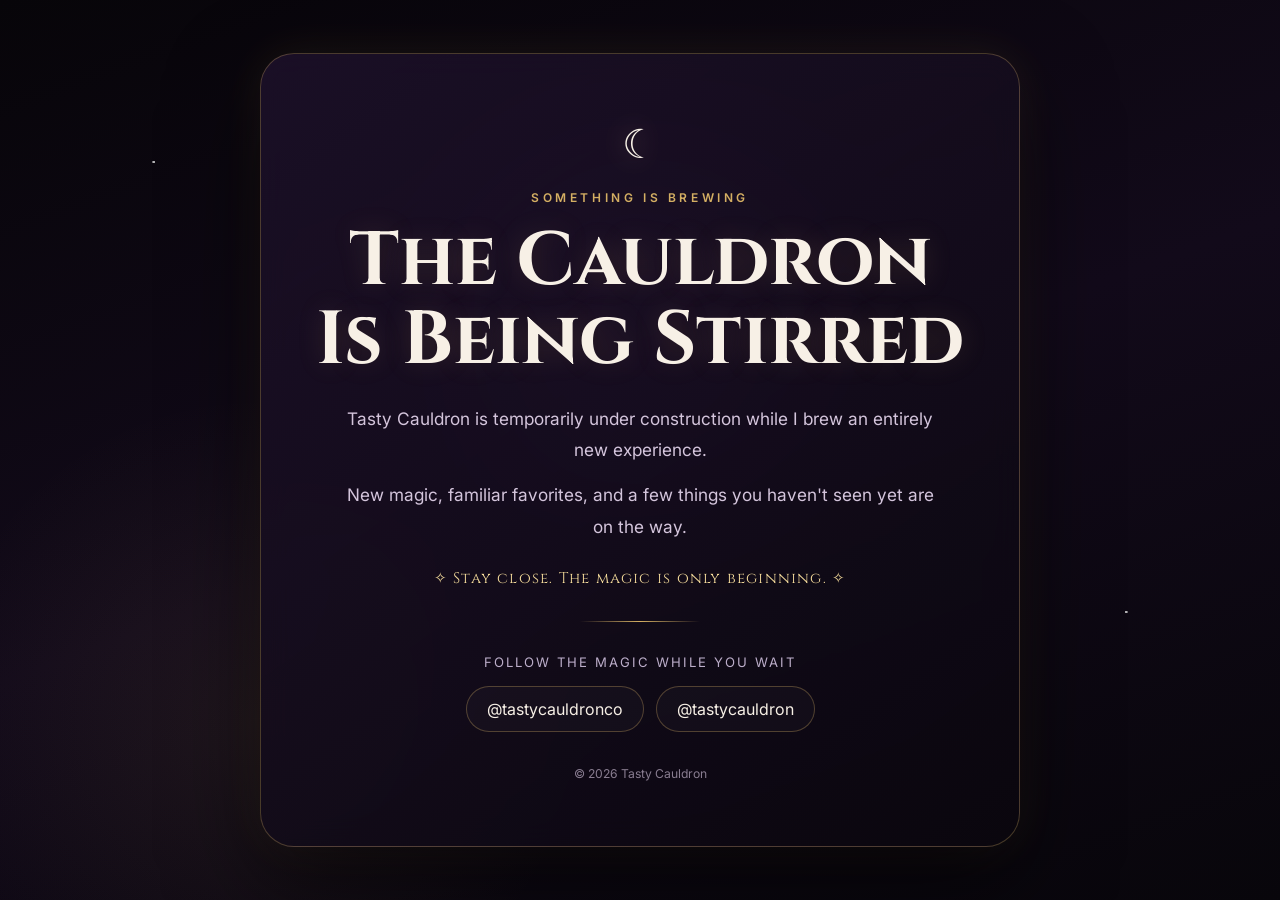
==== index.html @ 092631fc "Revamp index.html with new layout and styles Updated the HTML structure and styles for the Tasty Cau" ====
<!DOCTYPE html>
<html lang="en">

<head>

  <!-- Google Analytics -->
  <script async src="https://www.googletagmanager.com/gtag/js?id=G-0WWXPFEBN2"></script>
  <script>
    window.dataLayer = window.dataLayer || [];

    function gtag() {
      dataLayer.push(arguments);
    }

    gtag('js', new Date());
    gtag('config', 'G-0WWXPFEBN2');
  </script>

  <meta charset="UTF-8">

  <meta
    name="viewport"
    content="width=device-width, initial-scale=1.0"
  >

  <meta
    name="description"
    content="Tasty Cauldron is brewing something new. Our refreshed magical shop experience is coming soon."
  >

  <title>Tasty Cauldron | Brewing Something New</title>

  <link rel="preconnect" href="https://fonts.googleapis.com">

  <link rel="preconnect"
        href="https://fonts.gstatic.com"
        crossorigin>

  <link
    href="https://fonts.googleapis.com/css2?family=Cinzel:wght@500;600;700&family=Inter:wght@400;500;600&display=swap"
    rel="stylesheet"
  >

  <style>

    :root {
      --background: #09070d;
      --purple: #1c1028;
      --deep-purple: #120a1a;
      --gold: #d4af63;
      --gold-light: #f4db9b;
      --cream: #f7f0e6;
      --muted: #d4c5dc;
    }

    * {
      box-sizing: border-box;
      margin: 0;
      padding: 0;
    }

    html,
    body {
      min-height: 100%;
    }

    body {
      min-height: 100vh;

      display: flex;
      align-items: center;
      justify-content: center;

      overflow: hidden;

      font-family: "Inter", sans-serif;

      color: var(--cream);

      background:
        radial-gradient(
          circle at 50% 35%,
          rgba(112, 62, 150, 0.26),
          transparent 30%
        ),
        radial-gradient(
          circle at 20% 80%,
          rgba(212, 175, 99, 0.08),
          transparent 26%
        ),
        linear-gradient(
          160deg,
          #070509,
          var(--deep-purple),
          #08060b
        );
    }


    /* STAR BACKGROUND */

    body::before {

      content: "";

      position: fixed;
      inset: 0;

      pointer-events: none;

      background-image:

        radial-gradient(
          circle at 12% 18%,
          white 0 1px,
          transparent 1.5px
        ),

        radial-gradient(
          circle at 28% 72%,
          rgba(255,255,255,.8) 0 1px,
          transparent 1.5px
        ),

        radial-gradient(
          circle at 72% 20%,
          rgba(255,255,255,.7) 0 1px,
          transparent 1.5px
        ),

        radial-gradient(
          circle at 88% 68%,
          white 0 1px,
          transparent 1.5px
        ),

        radial-gradient(
          circle at 55% 82%,
          rgba(255,255,255,.65) 0 1px,
          transparent 1.5px
        );

      opacity: .7;

      animation: starsGlow 4s ease-in-out infinite;
    }


    /* FLOATING MAGIC */

    .magic {

      position: fixed;
      inset: 0;

      overflow: hidden;

      pointer-events: none;
    }

    .magic span {

      position: absolute;

      bottom: -80px;

      opacity: 0;

      animation:
        floatMagic
        linear
        infinite;
    }

    .magic span:nth-child(1) {
      left: 8%;
      animation-duration: 14s;
      animation-delay: -3s;
    }

    .magic span:nth-child(2) {
      left: 22%;
      animation-duration: 11s;
      animation-delay: -7s;
    }

    .magic span:nth-child(3) {
      left: 42%;
      animation-duration: 15s;
      animation-delay: -4s;
    }

    .magic span:nth-child(4) {
      left: 61%;
      animation-duration: 12s;
      animation-delay: -8s;
    }

    .magic span:nth-child(5) {
      left: 79%;
      animation-duration: 14s;
      animation-delay: -5s;
    }

    .magic span:nth-child(6) {
      left: 92%;
      animation-duration: 11s;
      animation-delay: -2s;
    }


    /* MAIN CARD */

    .construction {

      position: relative;

      z-index: 10;

      width: min(760px, calc(100% - 36px));

      padding: 65px 50px;

      text-align: center;

      border:

        1px solid
        rgba(212, 175, 99, .3);

      border-radius: 34px;

      background:

        linear-gradient(
          145deg,
          rgba(30, 17, 43, .83),
          rgba(10, 7, 14, .9)
        );

      backdrop-filter: blur(14px);

      box-shadow:

        0 35px 90px
        rgba(0,0,0,.6),

        0 0 45px
        rgba(212,175,99,.10);

      animation:
        entrance
        1.2s
        ease
        both;
    }


    .moon {

      font-size: 2.5rem;

      margin-bottom: 22px;

      filter:

        drop-shadow(
          0 0 14px
          rgba(244,219,155,.45)
        );
    }


    .eyebrow {

      margin-bottom: 18px;

      font-size: .75rem;

      font-weight: 600;

      letter-spacing: .3em;

      text-transform: uppercase;

      color: var(--gold);
    }


    h1 {

      margin-bottom: 22px;

      font-family: "Cinzel", serif;

      font-size:
        clamp(
          2.3rem,
          8vw,
          4.7rem
        );

      line-height: 1.05;

      color: var(--cream);

      text-shadow:

        0 0 28px
        rgba(212,175,99,.16);
    }


    .intro {

      max-width: 590px;

      margin:
        0 auto
        14px;

      color: var(--muted);

      font-size:
        clamp(
          .98rem,
          2vw,
          1.08rem
        );

      line-height: 1.8;
    }


    .spell-line {

      margin-top: 26px;

      font-family: "Cinzel", serif;

      font-size: .95rem;

      letter-spacing: .08em;

      color: var(--gold-light);
    }


    .divider {

      width: 120px;

      height: 1px;

      margin:
        32px auto;

      background:

        linear-gradient(
          90deg,
          transparent,
          var(--gold),
          transparent
        );
    }


    .social-title {

      margin-bottom: 16px;

      font-size: .82rem;

      text-transform: uppercase;

      letter-spacing: .15em;

      color: #bcaeca;
    }


    .socials {

      display: flex;

      justify-content: center;

      flex-wrap: wrap;

      gap: 12px;
    }


    .socials a {

      display: inline-block;

      padding:
        12px
        20px;

      border:

        1px solid
        rgba(212,175,99,.32);

      border-radius: 999px;

      text-decoration: none;

      color: var(--cream);

      background:

        rgba(
          255,
          255,
          255,
          .025
        );

      transition:
        transform .25s ease,
        border-color .25s ease,
        box-shadow .25s ease;
    }


    .socials a:hover {

      transform:
        translateY(-3px);

      border-color:
        rgba(
          212,
          175,
          99,
          .75
        );

      box-shadow:

        0 0 22px
        rgba(
          212,
          175,
          99,
          .14
        );
    }


    .footer-text {

      margin-top: 34px;

      font-size: .76rem;

      color: #897d91;
    }


    /* ANIMATIONS */


    @keyframes entrance {

      from {

        opacity: 0;

        transform:
          translateY(25px)
          scale(.97);
      }

      to {

        opacity: 1;

        transform:
          translateY(0)
          scale(1);
      }
    }


    @keyframes floatMagic {

      0% {

        transform:
          translateY(0)
          rotate(0deg);

        opacity: 0;
      }

      15% {

        opacity: .8;
      }

      80% {

        opacity: .7;
      }

      100% {

        transform:
          translateY(-115vh)
          rotate(300deg);

        opacity: 0;
      }
    }


    @keyframes starsGlow {

      0%,
      100% {

        opacity: .45;
      }

      50% {

        opacity: .8;
      }
    }


    /* MOBILE */

    @media (max-width: 600px) {

      body {

        overflow-y: auto;
      }

      .construction {

        margin:
          25px
          0;

        padding:
          48px
          24px;

        border-radius:
          26px;
      }

      .socials {

        flex-direction:
          column;
      }

      .socials a {

        width: 100%;
      }
    }


    /* ACCESSIBILITY */

    @media (
      prefers-reduced-motion: reduce
    ) {

      *,
      *::before,
      *::after {

        animation-duration:
          .01ms !important;

        animation-iteration-count:
          1 !important;
      }
    }

  </style>

</head>


<body>


  <div
    class="magic"
    aria-hidden="true"
  >

    <span>✦</span>
    <span>✨</span>
    <span>☾</span>
    <span>✧</span>
    <span>✨</span>
    <span>✦</span>

  </div>


  <main class="construction">

    <div
      class="moon"
      aria-hidden="true"
    >
      ☾
    </div>


    <p class="eyebrow">

      Something is brewing

    </p>


    <h1>

      The Cauldron
      Is Being Stirred

    </h1>


    <p class="intro">

      Tasty Cauldron is temporarily
      under construction while I brew
      an entirely new experience.

    </p>


    <p class="intro">

      New magic, familiar favorites,
      and a few things you haven't
      seen yet are on the way.

    </p>


    <p class="spell-line">

      ✧ Stay close. The magic is only beginning. ✧

    </p>


    <div class="divider"></div>


    <p class="social-title">

      Follow the magic while you wait

    </p>


    <div class="socials">

      <a
        href="https://instagram.com/tastycauldronco"
        target="_blank"
        rel="noopener noreferrer"
      >

        @tastycauldronco

      </a>


      <a
        href="https://instagram.com/tastycauldron"
        target="_blank"
        rel="noopener noreferrer"
      >

        @tastycauldron

      </a>

    </div>


    <p class="footer-text">

      © 2026 Tasty Cauldron

    </p>


  </main>


</body>

</html>
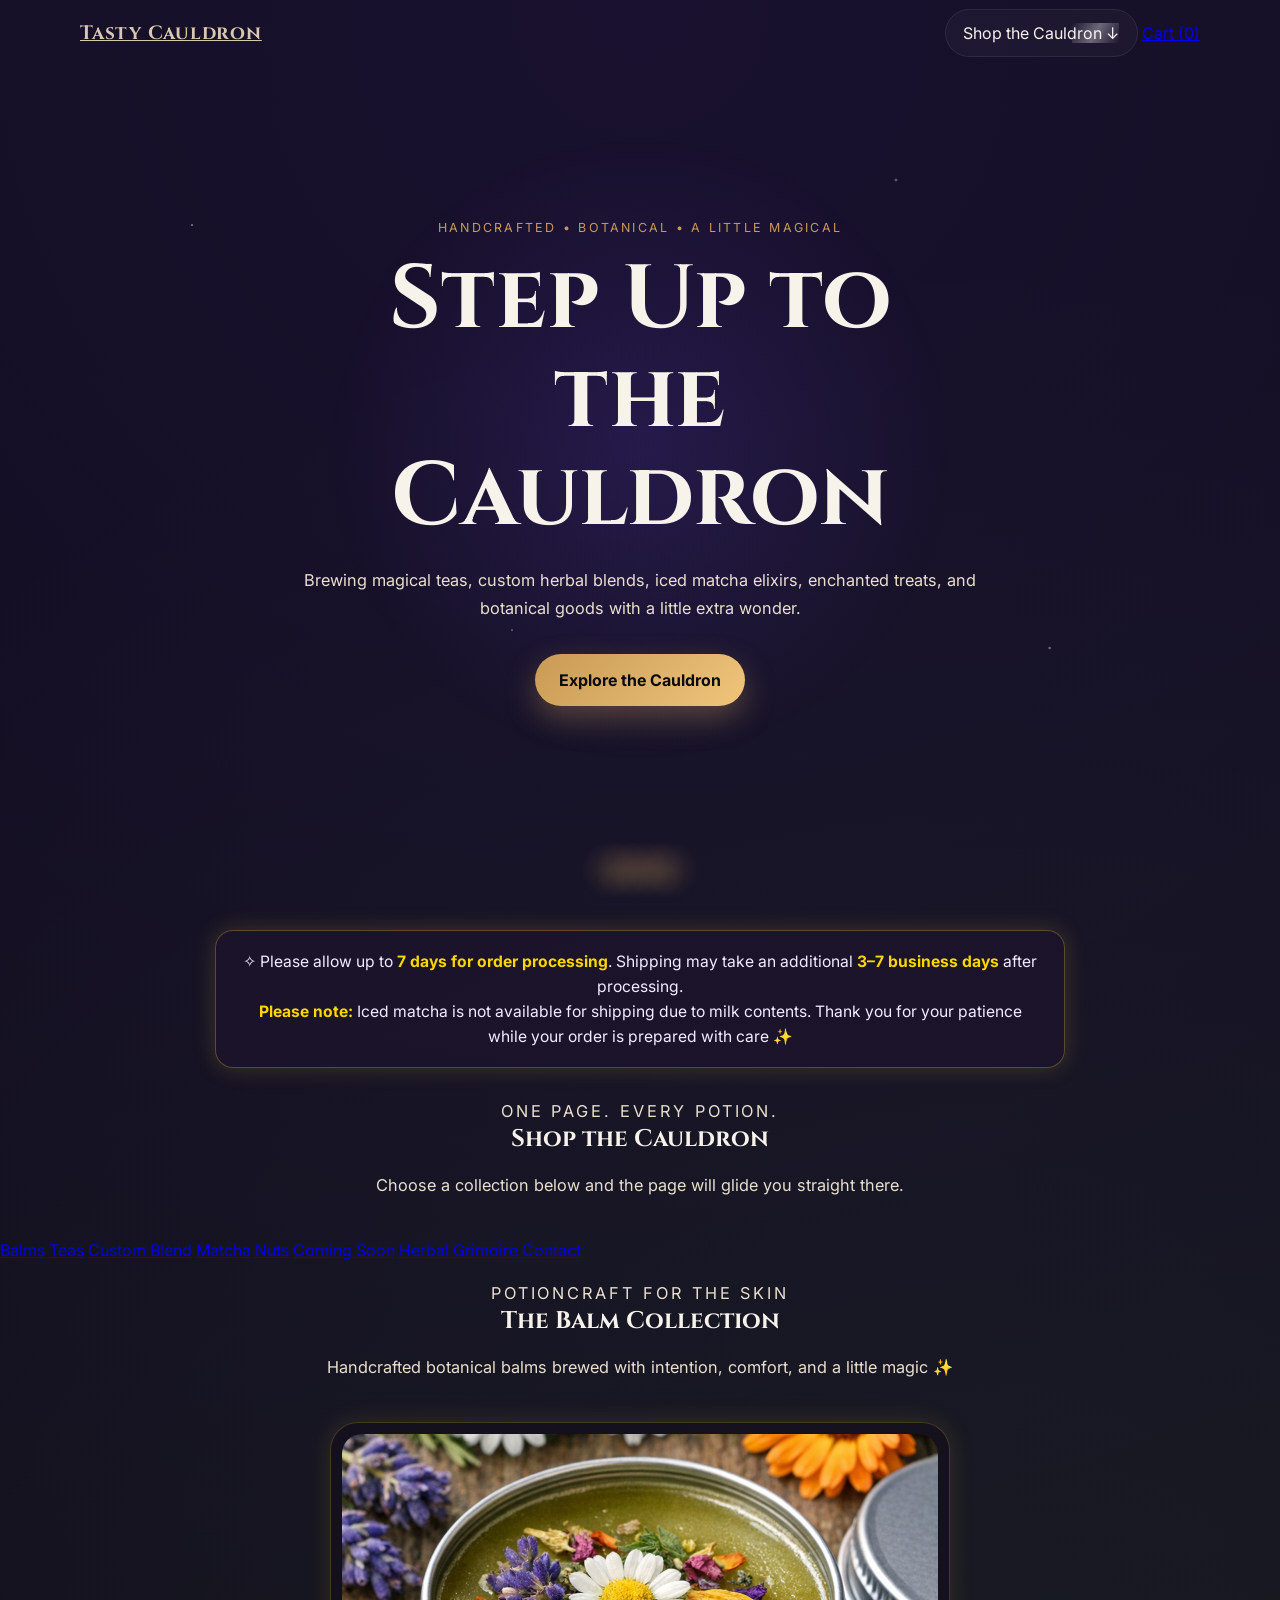
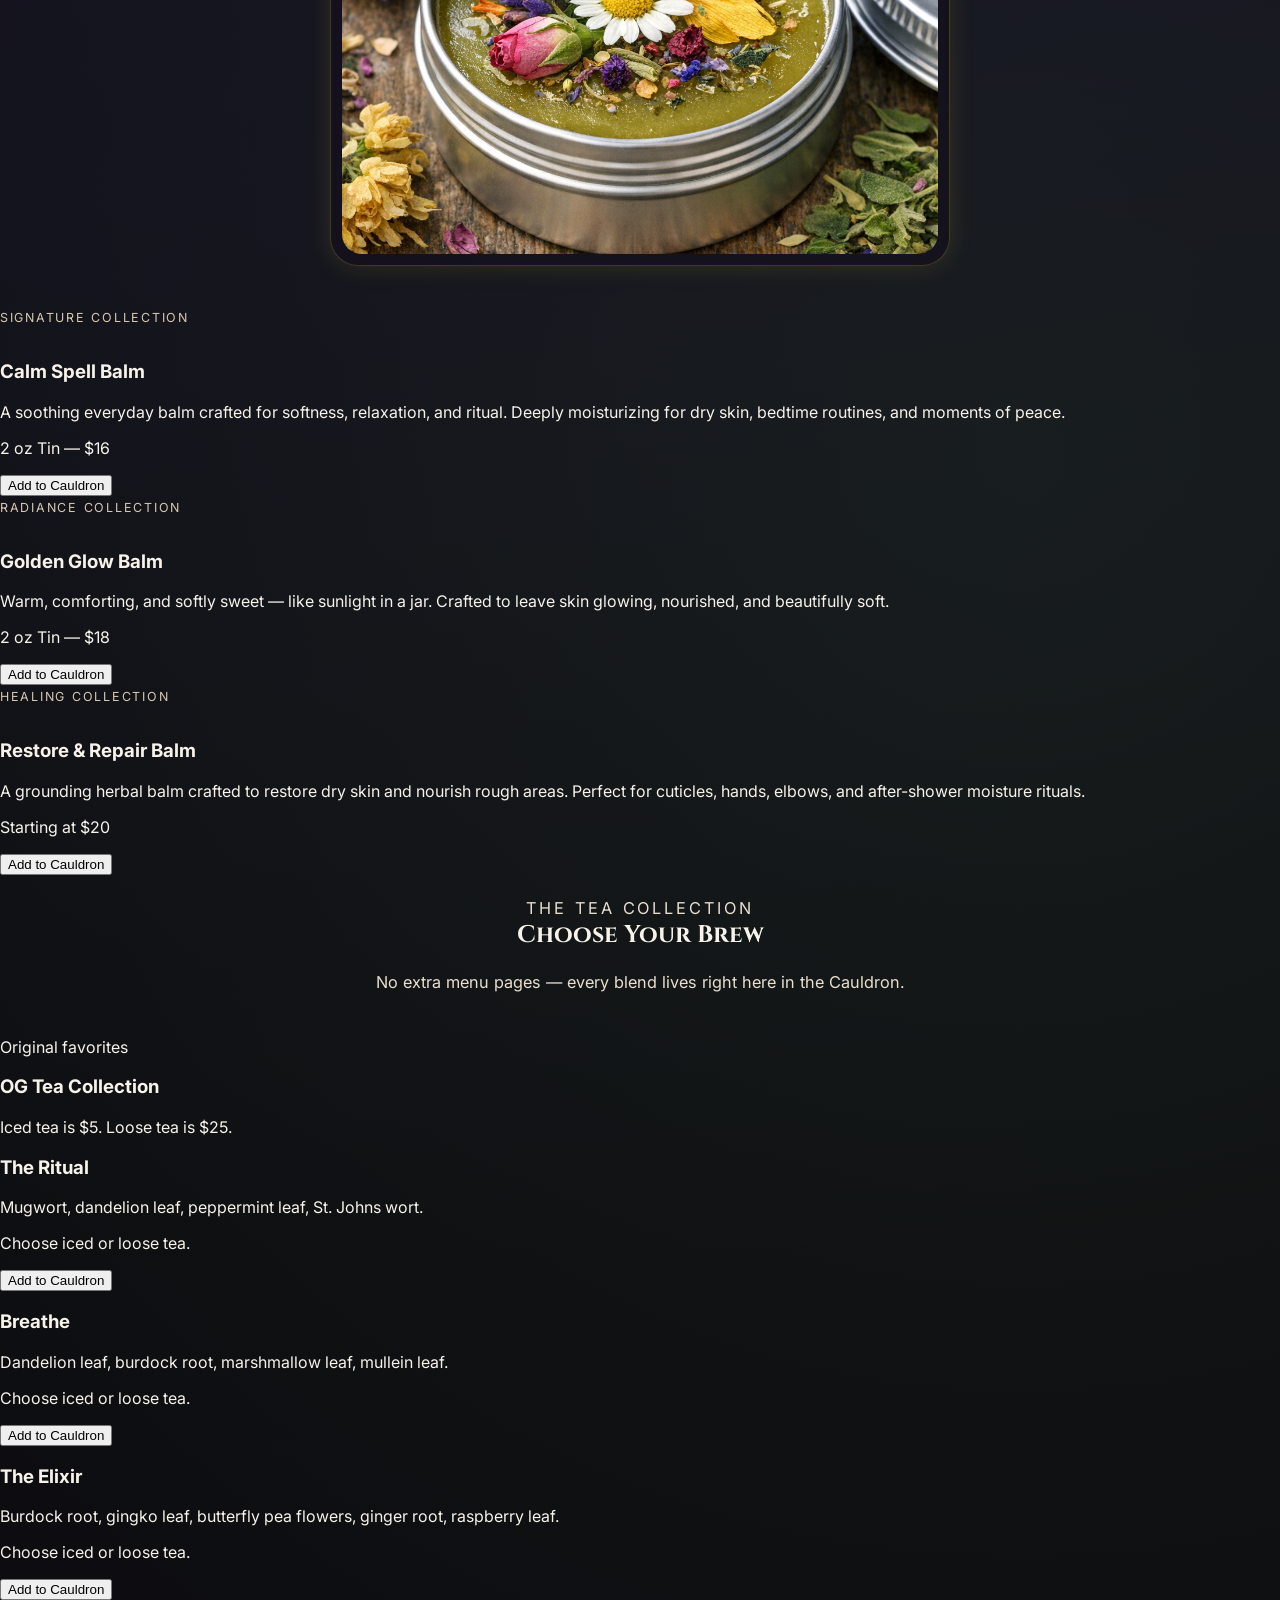
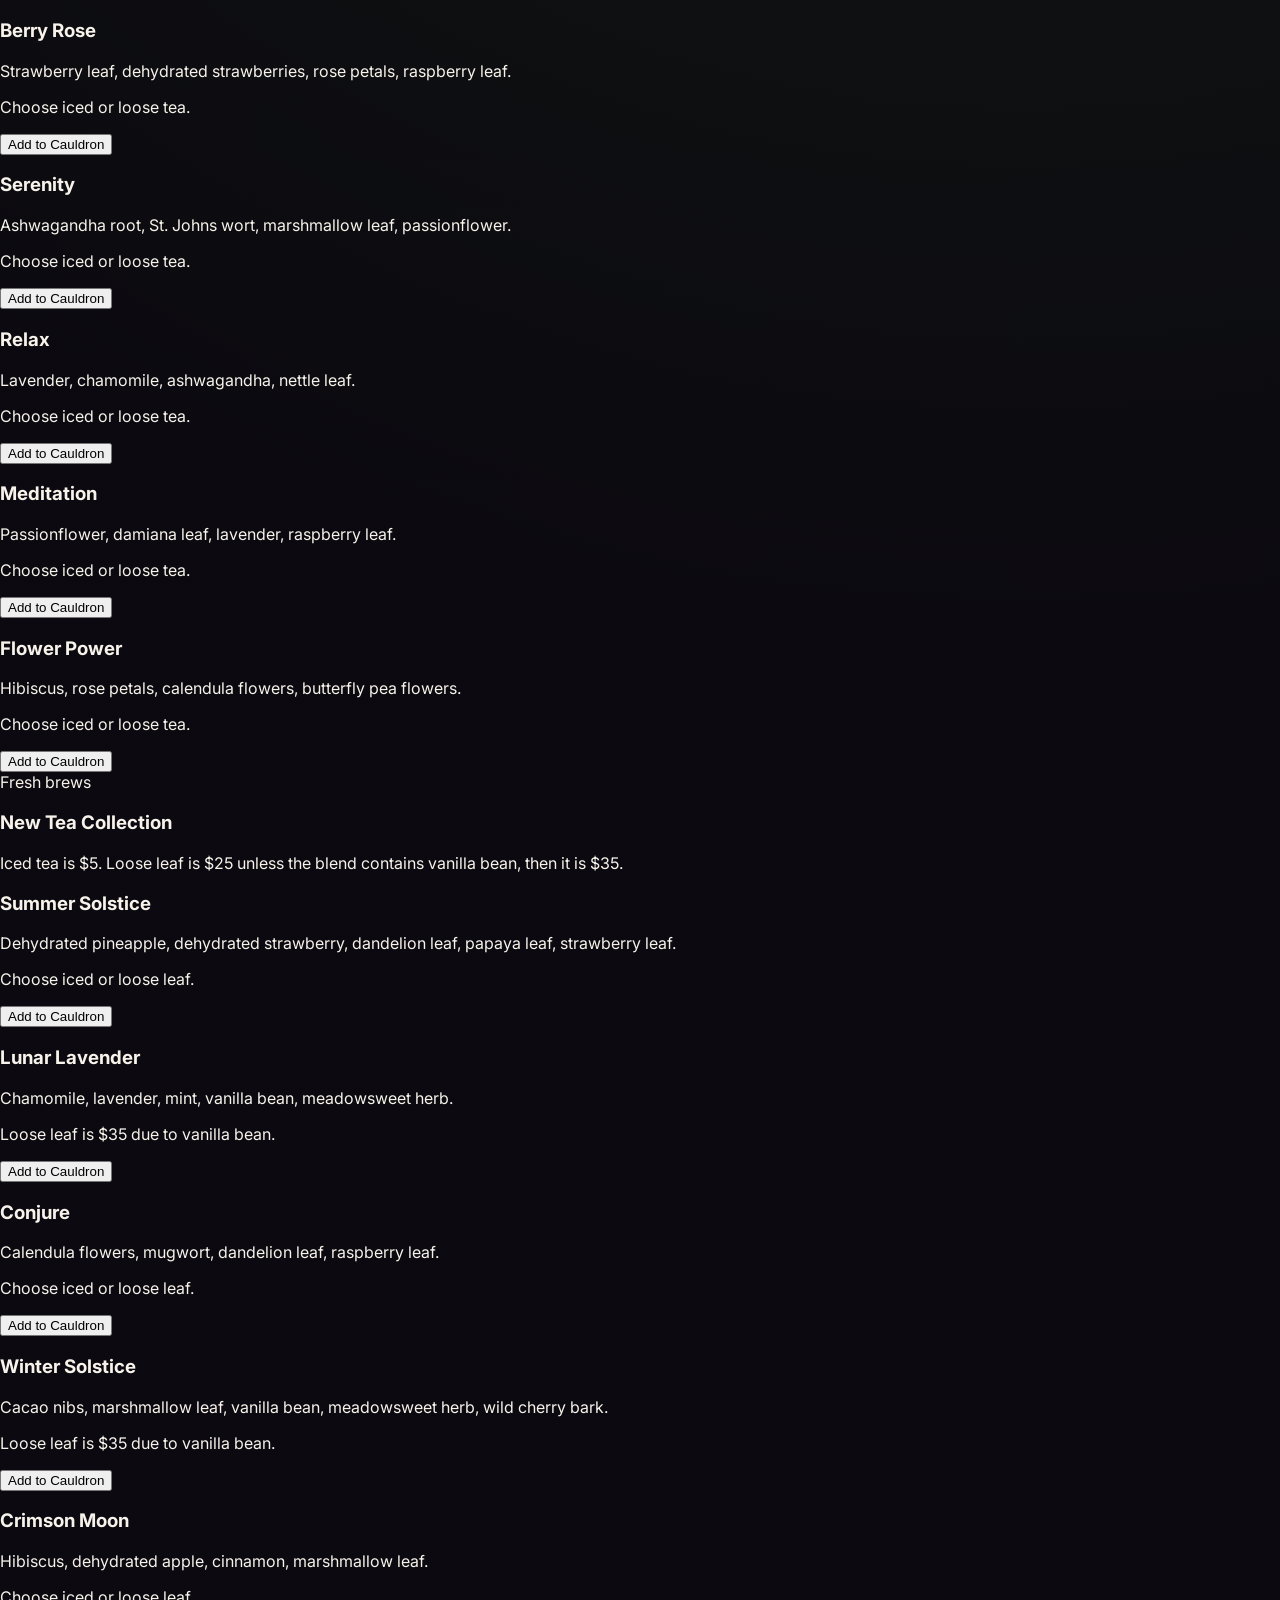
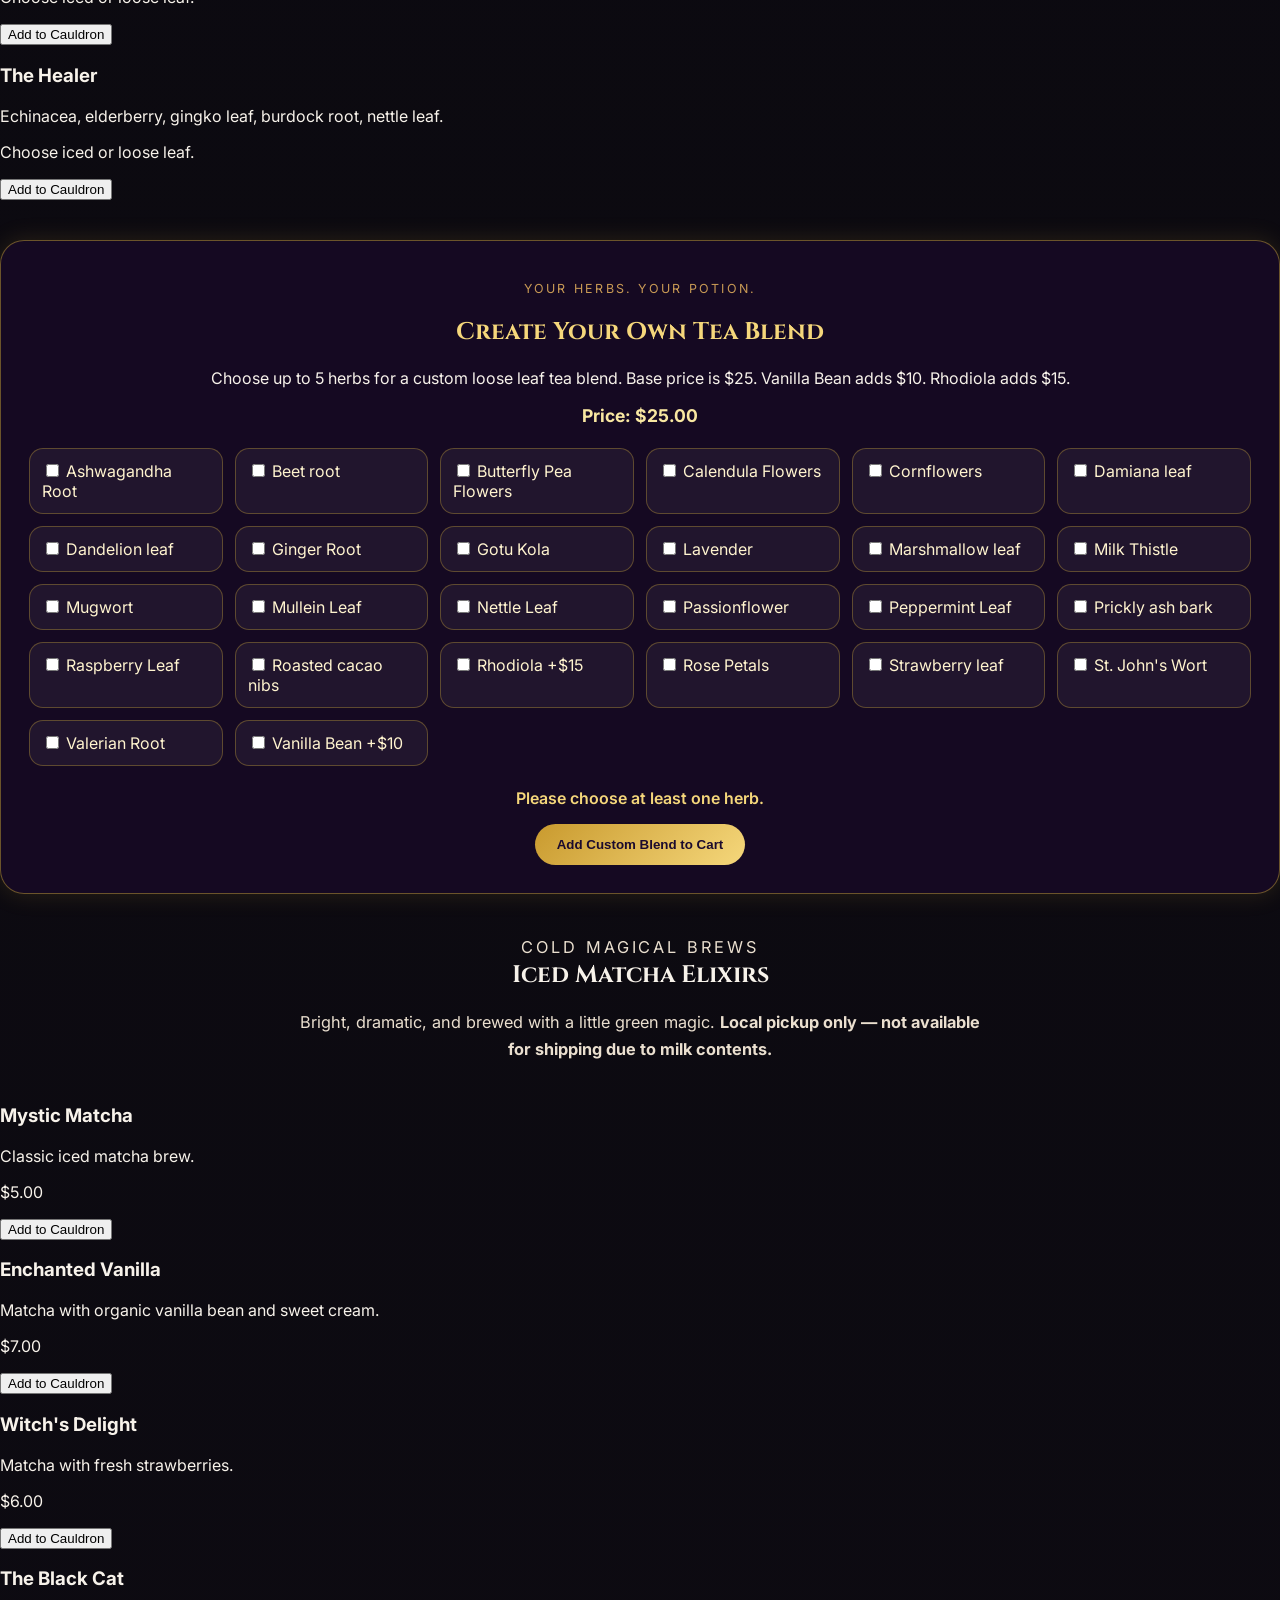
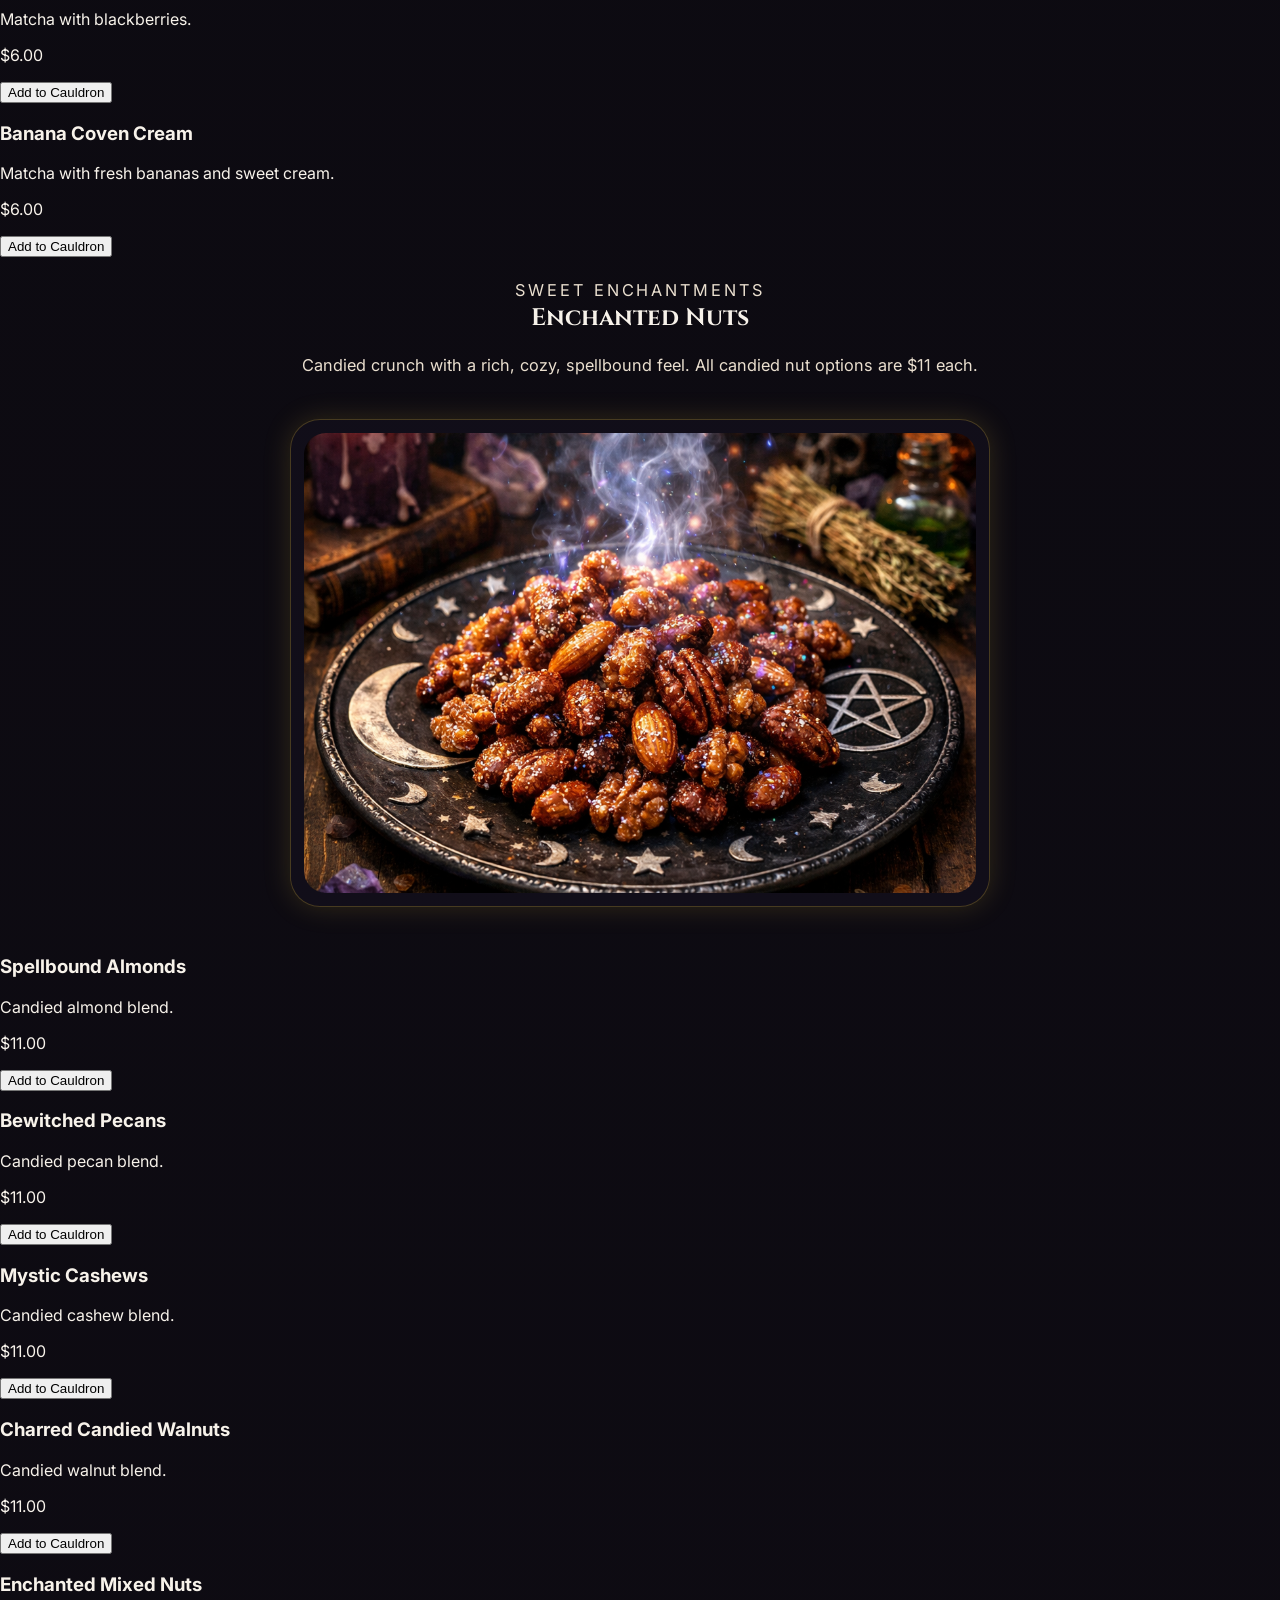
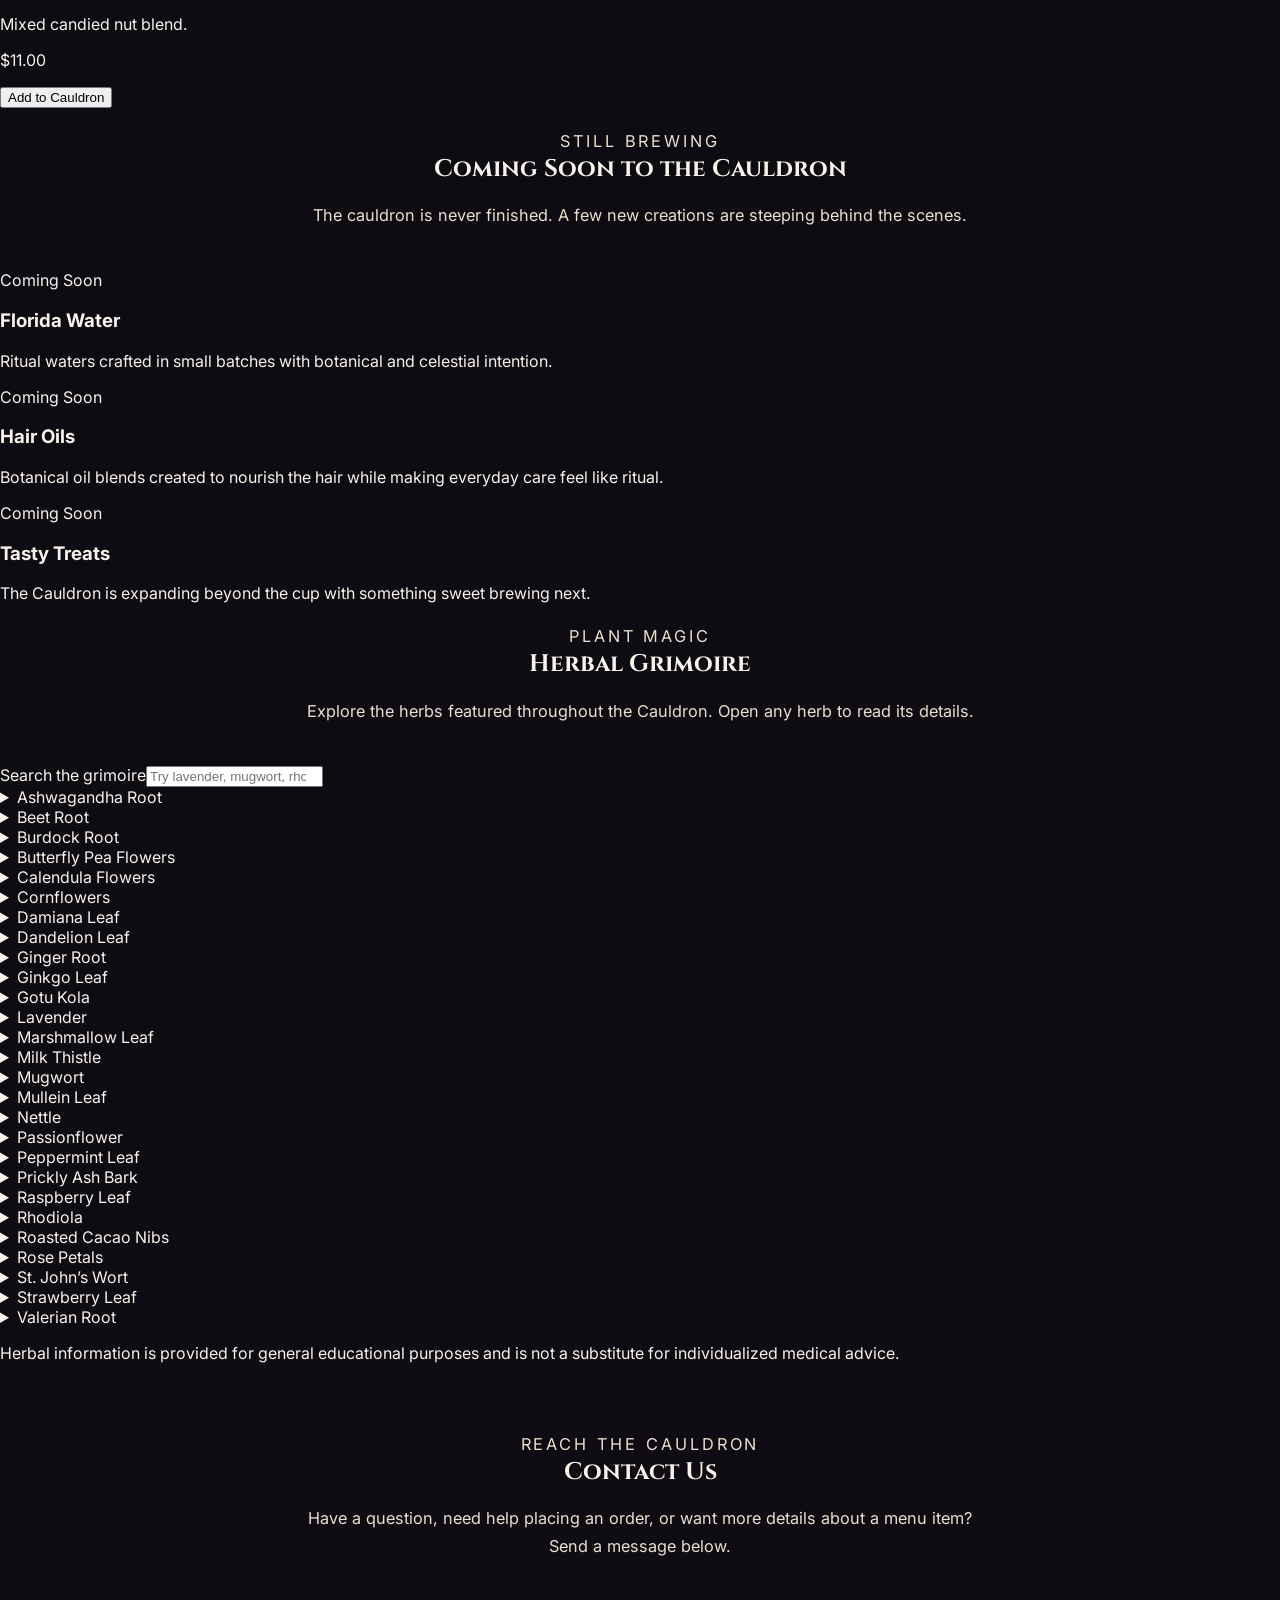
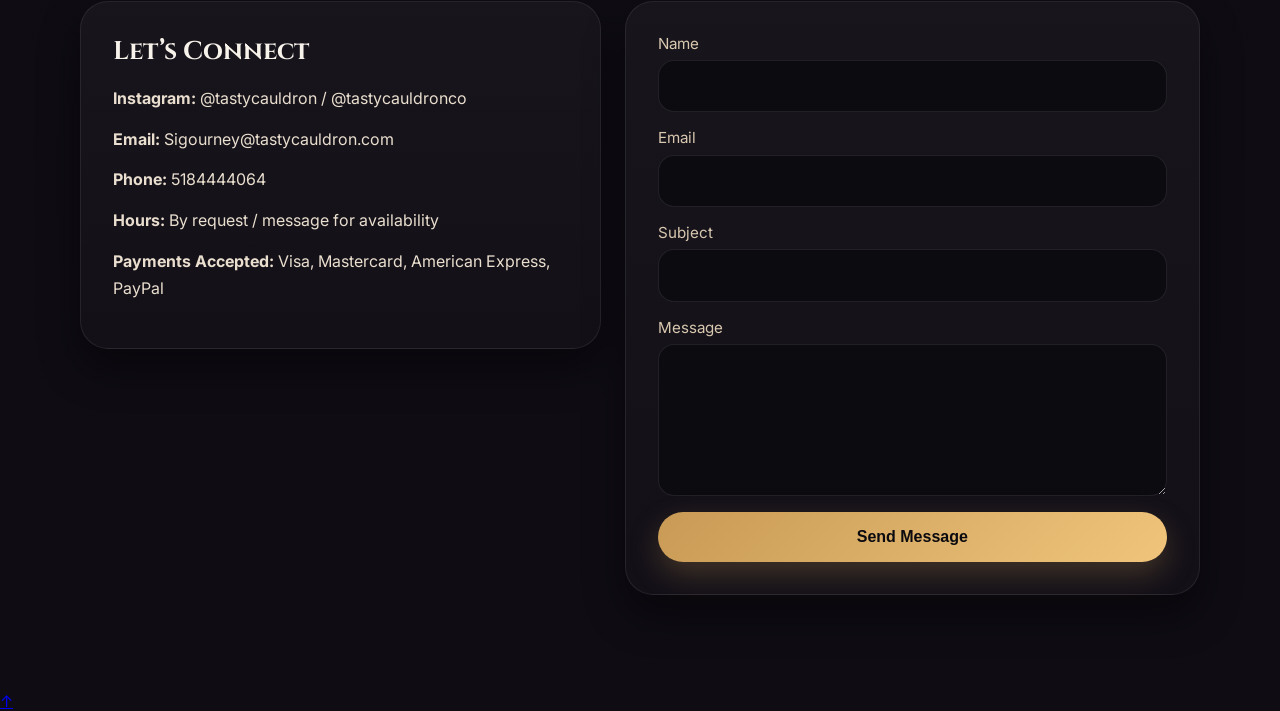
==== commit 3f26fedc: "Change 'Hello World' to 'Goodbye World'" ====
--- a/index.html
+++ b/index.html
@@ -1,712 +1,282 @@
 <!DOCTYPE html>
 <html lang="en">
-
 <head>
-
-  <!-- Google Analytics -->
+  <!-- Google tag (gtag.js) -->
   <script async src="https://www.googletagmanager.com/gtag/js?id=G-0WWXPFEBN2"></script>
   <script>
     window.dataLayer = window.dataLayer || [];
-
-    function gtag() {
-      dataLayer.push(arguments);
-    }
-
+    function gtag(){dataLayer.push(arguments);}
     gtag('js', new Date());
     gtag('config', 'G-0WWXPFEBN2');
   </script>
 
-  <meta charset="UTF-8">
-
-  <meta
-    name="viewport"
-    content="width=device-width, initial-scale=1.0"
-  >
-
-  <meta
-    name="description"
-    content="Tasty Cauldron is brewing something new. Our refreshed magical shop experience is coming soon."
-  >
-
-  <title>Tasty Cauldron | Brewing Something New</title>
-
+  <meta charset="UTF-8" />
+  <meta name="viewport" content="width=device-width, initial-scale=1.0" />
+  <meta name="description" content="Tasty Cauldron — magical teas, custom herbal blends, iced matcha elixirs, enchanted nuts, botanical balms, and more." />
+  <title>Tasty Cauldron | Magical Teas, Treats & Botanical Goods</title>
+
+ <link rel="stylesheet" href="style.css">
   <link rel="preconnect" href="https://fonts.googleapis.com">
-
-  <link rel="preconnect"
-        href="https://fonts.gstatic.com"
-        crossorigin>
-
-  <link
-    href="https://fonts.googleapis.com/css2?family=Cinzel:wght@500;600;700&family=Inter:wght@400;500;600&display=swap"
-    rel="stylesheet"
-  >
-
-  <style>
-
-    :root {
-      --background: #09070d;
-      --purple: #1c1028;
-      --deep-purple: #120a1a;
-      --gold: #d4af63;
-      --gold-light: #f4db9b;
-      --cream: #f7f0e6;
-      --muted: #d4c5dc;
+  <link rel="preconnect" href="https://fonts.gstatic.com" crossorigin>
+  <link href="https://fonts.googleapis.com/css2?family=Cinzel:wght@500;600;700&family=Inter:wght@400;500;600&display=swap" rel="stylesheet">
+  <link rel="stylesheet" href="https://cdn.snipcart.com/themes/v3.3.0/default/snipcart.css" />
+  <link rel="stylesheet" href="style-single-page.css" />
+</head>
+
+<body>
+  <div hidden id="snipcart" data-api-key="MWIxMTcwYzAtZGZhNi00MjU3LWFjNTItZDNhZDAxZWQ0MmQ5NjM5MTIyNTc5MzQ2MTMwNzY3"></div>
+
+  <div class="cauldron-smoke" aria-hidden="true"><span></span><span></span><span></span><span></span><span></span></div>
+  <div class="magic-sky" aria-hidden="true"><span>✨</span><span>✦</span><span>🧹</span><span>✧</span><span>✨</span><span>🧹</span><span>✦</span><span>🧹</span><span>✨</span></div>
+  <div class="lightning-flash" aria-hidden="true"></div>
+  <div class="stars" aria-hidden="true"></div>
+
+  <header class="hero" id="top">
+    <nav class="top-nav single-page-nav" aria-label="Main navigation">
+      <a class="logo" href="#top">Tasty Cauldron</a>
+      <div class="nav-actions">
+        <a href="#shop" class="nav-link">Shop the Cauldron ↓</a>
+        <a href="#" class="cart-button snipcart-checkout">Cart (<span class="snipcart-items-count">0</span>)</a>
+      </div>
+    </nav>
+
+    <div class="hero-content fade-in">
+      <p class="eyebrow">Handcrafted • Botanical • A little magical</p>
+      <h1>Step Up to the Cauldron</h1>
+      <p class="hero-text">Brewing magical teas, custom herbal blends, iced matcha elixirs, enchanted treats, and botanical goods with a little extra wonder.</p>
+      <a href="#shop" class="hero-btn">Explore the Cauldron</a>
+    </div>
+  </header>
+
+  <main>
+    <section class="shipping-notice" aria-label="Order processing and shipping notice">
+      <p>✧ Please allow up to <strong>7 days for order processing</strong>. Shipping may take an additional <strong>3–7 business days</strong> after processing.<br><strong>Please note:</strong> Iced matcha is not available for shipping due to milk contents. Thank you for your patience while your order is prepared with care ✨</p>
+    </section>
+
+    <section class="shop-jump-section" id="shop">
+      <div class="section-heading">
+        <p class="eyebrow">One page. Every potion.</p>
+        <h2>Shop the Cauldron</h2>
+        <p>Choose a collection below and the page will glide you straight there.</p>
+      </div>
+      <nav class="section-nav" aria-label="Shop sections">
+        <a href="#balms">Balms</a>
+        <a href="#teas">Teas</a>
+        <a href="#custom-tea">Custom Blend</a>
+        <a href="#matcha">Matcha</a>
+        <a href="#nuts">Nuts</a>
+        <a href="#coming-soon">Coming Soon</a>
+        <a href="#herbs">Herbal Grimoire</a>
+        <a href="#contact">Contact</a>
+      </nav>
+    </section>
+
+    <section class="collection-section" id="balms">
+      <div class="section-heading">
+        <p class="eyebrow">Potioncraft for the skin</p>
+        <h2>The Balm Collection</h2>
+        <p>Handcrafted botanical balms brewed with intention, comfort, and a little magic ✨</p>
+      </div>
+      <div class="balm-banner"><img src="images/herbalsalve.png" alt="Herbal balm tin with flowers and botanicals"></div>
+      <div class="product-grid product-grid-3">
+        <article class="product-card gold-card">
+          <span class="portal-label">Signature Collection</span><h3>Calm Spell Balm</h3>
+          <p class="product-desc">A soothing everyday balm crafted for softness, relaxation, and ritual. Deeply moisturizing for dry skin, bedtime routines, and moments of peace.</p>
+          <p class="product-price">2 oz Tin — $16</p>
+          <button class="snipcart-add-item add-btn" data-item-id="calm-spell-balm" data-item-name="Calm Spell Balm" data-item-price="16.00" data-item-url="/index.html" data-item-description="A calming botanical balm for relaxation and moisture." data-item-image="/images/calm-spell-balm.png">Add to Cauldron</button>
+        </article>
+        <article class="product-card gold-card">
+          <span class="portal-label">Radiance Collection</span><h3>Golden Glow Balm</h3>
+          <p class="product-desc">Warm, comforting, and softly sweet — like sunlight in a jar. Crafted to leave skin glowing, nourished, and beautifully soft.</p>
+          <p class="product-price">2 oz Tin — $18</p>
+          <button class="snipcart-add-item add-btn" data-item-id="golden-glow-balm" data-item-name="Golden Glow Balm" data-item-price="18.00" data-item-url="/index.html" data-item-description="Golden botanical balm with a warm comforting glow." data-item-image="/images/golden-glow-balm.png">Add to Cauldron</button>
+        </article>
+        <article class="product-card green-card">
+          <span class="portal-label">Healing Collection</span><h3>Restore &amp; Repair Balm</h3>
+          <p class="product-desc">A grounding herbal balm crafted to restore dry skin and nourish rough areas. Perfect for cuticles, hands, elbows, and after-shower moisture rituals.</p>
+          <p class="product-price">Starting at $20</p>
+          <button class="snipcart-add-item add-btn" data-item-id="restore-repair-balm" data-item-name="Restore & Repair Balm" data-item-price="20.00" data-item-url="/index.html" data-item-description="Grounding herbal balm for repair and restoration." data-item-image="/images/restore-repair-balm.png">Add to Cauldron</button>
+        </article>
+      </div>
+    </section>
+
+    <section class="collection-section tea-collection" id="teas">
+      <div class="section-heading">
+        <p class="eyebrow">The tea collection</p>
+        <h2>Choose Your Brew</h2>
+        <p>No extra menu pages — every blend lives right here in the Cauldron.</p>
+      </div>
+
+      <div class="subcollection-heading"><span class="collection-kicker">Original favorites</span><h3>OG Tea Collection</h3><p>Iced tea is $5. Loose tea is $25.</p></div>
+      <div class="product-grid tea-grid">
+        <article class="product-card"><h3>The Ritual</h3><p class="product-desc">Mugwort, dandelion leaf, peppermint leaf, St. Johns wort.</p><p class="option-note">Choose iced or loose tea.</p><button class="snipcart-add-item add-btn" data-item-id="the-ritual-tea" data-item-name="The Ritual" data-item-price="5.00" data-item-url="/index.html" data-item-description="The Ritual tea" data-item-image="/images/og-tea-menu.png" data-item-custom1-name="Tea Style" data-item-custom1-options="Iced|Loose Tea[+20.00]" data-item-custom1-required="true">Add to Cauldron</button></article>
+        <article class="product-card"><h3>Breathe</h3><p class="product-desc">Dandelion leaf, burdock root, marshmallow leaf, mullein leaf.</p><p class="option-note">Choose iced or loose tea.</p><button class="snipcart-add-item add-btn" data-item-id="breathe-tea" data-item-name="Breathe" data-item-price="5.00" data-item-url="/index.html" data-item-description="Breathe tea" data-item-image="/images/og-tea-menu.png" data-item-custom1-name="Tea Style" data-item-custom1-options="Iced|Loose Tea[+20.00]" data-item-custom1-required="true">Add to Cauldron</button></article>
+        <article class="product-card"><h3>The Elixir</h3><p class="product-desc">Burdock root, gingko leaf, butterfly pea flowers, ginger root, raspberry leaf.</p><p class="option-note">Choose iced or loose tea.</p><button class="snipcart-add-item add-btn" data-item-id="the-elixir-tea" data-item-name="The Elixir" data-item-price="5.00" data-item-url="/index.html" data-item-description="The Elixir tea" data-item-image="/images/og-tea-menu.png" data-item-custom1-name="Tea Style" data-item-custom1-options="Iced|Loose Tea[+20.00]" data-item-custom1-required="true">Add to Cauldron</button></article>
+        <article class="product-card"><h3>Berry Rose</h3><p class="product-desc">Strawberry leaf, dehydrated strawberries, rose petals, raspberry leaf.</p><p class="option-note">Choose iced or loose tea.</p><button class="snipcart-add-item add-btn" data-item-id="berry-rose-tea" data-item-name="Berry Rose" data-item-price="5.00" data-item-url="/index.html" data-item-description="Berry Rose tea" data-item-image="/images/og-tea-menu.png" data-item-custom1-name="Tea Style" data-item-custom1-options="Iced|Loose Tea[+20.00]" data-item-custom1-required="true">Add to Cauldron</button></article>
+        <article class="product-card"><h3>Serenity</h3><p class="product-desc">Ashwagandha root, St. Johns wort, marshmallow leaf, passionflower.</p><p class="option-note">Choose iced or loose tea.</p><button class="snipcart-add-item add-btn" data-item-id="serenity-tea" data-item-name="Serenity" data-item-price="5.00" data-item-url="/index.html" data-item-description="Serenity tea" data-item-image="/images/og-tea-menu.png" data-item-custom1-name="Tea Style" data-item-custom1-options="Iced|Loose Tea[+20.00]" data-item-custom1-required="true">Add to Cauldron</button></article>
+        <article class="product-card"><h3>Relax</h3><p class="product-desc">Lavender, chamomile, ashwagandha, nettle leaf.</p><p class="option-note">Choose iced or loose tea.</p><button class="snipcart-add-item add-btn" data-item-id="relax-tea" data-item-name="Relax" data-item-price="5.00" data-item-url="/index.html" data-item-description="Relax tea" data-item-image="/images/og-tea-menu.png" data-item-custom1-name="Tea Style" data-item-custom1-options="Iced|Loose Tea[+20.00]" data-item-custom1-required="true">Add to Cauldron</button></article>
+        <article class="product-card"><h3>Meditation</h3><p class="product-desc">Passionflower, damiana leaf, lavender, raspberry leaf.</p><p class="option-note">Choose iced or loose tea.</p><button class="snipcart-add-item add-btn" data-item-id="meditation-tea" data-item-name="Meditation" data-item-price="5.00" data-item-url="/index.html" data-item-description="Meditation tea" data-item-image="/images/og-tea-menu.png" data-item-custom1-name="Tea Style" data-item-custom1-options="Iced|Loose Tea[+20.00]" data-item-custom1-required="true">Add to Cauldron</button></article>
+        <article class="product-card"><h3>Flower Power</h3><p class="product-desc">Hibiscus, rose petals, calendula flowers, butterfly pea flowers.</p><p class="option-note">Choose iced or loose tea.</p><button class="snipcart-add-item add-btn" data-item-id="flower-power-tea" data-item-name="Flower Power" data-item-price="5.00" data-item-url="/index.html" data-item-description="Flower Power tea" data-item-image="/images/og-tea-menu.png" data-item-custom1-name="Tea Style" data-item-custom1-options="Iced|Loose Tea[+20.00]" data-item-custom1-required="true">Add to Cauldron</button></article>
+      </div>
+
+      <div class="subcollection-heading new-tea-heading"><span class="collection-kicker">Fresh brews</span><h3>New Tea Collection</h3><p>Iced tea is $5. Loose leaf is $25 unless the blend contains vanilla bean, then it is $35.</p></div>
+      <div class="product-grid tea-grid">
+        <article class="product-card"><h3>Summer Solstice</h3><p class="product-desc">Dehydrated pineapple, dehydrated strawberry, dandelion leaf, papaya leaf, strawberry leaf.</p><p class="option-note">Choose iced or loose leaf.</p><button class="snipcart-add-item add-btn" data-item-id="summer-solstice-tea" data-item-name="Summer Solstice" data-item-price="5.00" data-item-url="/index.html" data-item-description="Summer Solstice tea" data-item-image="/images/new-tea-menu.png" data-item-custom1-name="Tea Style" data-item-custom1-options="Iced|Loose Leaf[+20.00]" data-item-custom1-required="true">Add to Cauldron</button></article>
+        <article class="product-card"><h3>Lunar Lavender</h3><p class="product-desc">Chamomile, lavender, mint, vanilla bean, meadowsweet herb.</p><p class="option-note">Loose leaf is $35 due to vanilla bean.</p><button class="snipcart-add-item add-btn" data-item-id="lunar-lavender-tea" data-item-name="Lunar Lavender" data-item-price="5.00" data-item-url="/index.html" data-item-description="Lunar Lavender tea" data-item-image="/images/new-tea-menu.png" data-item-custom1-name="Tea Style" data-item-custom1-options="Iced|Loose Leaf[+30.00]" data-item-custom1-required="true">Add to Cauldron</button></article>
+        <article class="product-card"><h3>Conjure</h3><p class="product-desc">Calendula flowers, mugwort, dandelion leaf, raspberry leaf.</p><p class="option-note">Choose iced or loose leaf.</p><button class="snipcart-add-item add-btn" data-item-id="conjure-tea" data-item-name="Conjure" data-item-price="5.00" data-item-url="/index.html" data-item-description="Conjure tea" data-item-image="/images/new-tea-menu.png" data-item-custom1-name="Tea Style" data-item-custom1-options="Iced|Loose Leaf[+20.00]" data-item-custom1-required="true">Add to Cauldron</button></article>
+        <article class="product-card"><h3>Winter Solstice</h3><p class="product-desc">Cacao nibs, marshmallow leaf, vanilla bean, meadowsweet herb, wild cherry bark.</p><p class="option-note">Loose leaf is $35 due to vanilla bean.</p><button class="snipcart-add-item add-btn" data-item-id="winter-solstice-tea" data-item-name="Winter Solstice" data-item-price="5.00" data-item-url="/index.html" data-item-description="Winter Solstice tea" data-item-image="/images/new-tea-menu.png" data-item-custom1-name="Tea Style" data-item-custom1-options="Iced|Loose Leaf[+30.00]" data-item-custom1-required="true">Add to Cauldron</button></article>
+        <article class="product-card"><h3>Crimson Moon</h3><p class="product-desc">Hibiscus, dehydrated apple, cinnamon, marshmallow leaf.</p><p class="option-note">Choose iced or loose leaf.</p><button class="snipcart-add-item add-btn" data-item-id="crimson-moon-tea" data-item-name="Crimson Moon" data-item-price="5.00" data-item-url="/index.html" data-item-description="Crimson Moon tea" data-item-image="/images/new-tea-menu.png" data-item-custom1-name="Tea Style" data-item-custom1-options="Iced|Loose Leaf[+20.00]" data-item-custom1-required="true">Add to Cauldron</button></article>
+        <article class="product-card"><h3>The Healer</h3><p class="product-desc">Echinacea, elderberry, gingko leaf, burdock root, nettle leaf.</p><p class="option-note">Choose iced or loose leaf.</p><button class="snipcart-add-item add-btn" data-item-id="the-healer-tea" data-item-name="The Healer" data-item-price="5.00" data-item-url="/index.html" data-item-description="The Healer tea" data-item-image="/images/new-tea-menu.png" data-item-custom1-name="Tea Style" data-item-custom1-options="Iced|Loose Leaf[+20.00]" data-item-custom1-required="true">Add to Cauldron</button></article>
+      </div>
+    </section>
+
+    <section class="collection-section" id="custom-tea">
+      <div class="custom-tea-section">
+        <p class="eyebrow">Your herbs. Your potion.</p>
+        <h2>Create Your Own Tea Blend</h2>
+        <p>Choose up to 5 herbs for a custom loose leaf tea blend. Base price is $25. Vanilla Bean adds $10. Rhodiola adds $15.</p>
+        <p class="custom-price">Price: <span id="customTeaPrice">$25.00</span></p>
+        <div class="custom-herb-options">
+          <label><input type="checkbox" value="Ashwagandha Root"> Ashwagandha Root</label><label><input type="checkbox" value="Beet root"> Beet root</label><label><input type="checkbox" value="Butterfly Pea Flowers"> Butterfly Pea Flowers</label><label><input type="checkbox" value="Calendula Flowers"> Calendula Flowers</label><label><input type="checkbox" value="Cornflowers"> Cornflowers</label><label><input type="checkbox" value="Damiana leaf"> Damiana leaf</label><label><input type="checkbox" value="Dandelion leaf"> Dandelion leaf</label><label><input type="checkbox" value="Ginger Root"> Ginger Root</label><label><input type="checkbox" value="Gotu Kola"> Gotu Kola</label><label><input type="checkbox" value="Lavender"> Lavender</label><label><input type="checkbox" value="Marshmallow leaf"> Marshmallow leaf</label><label><input type="checkbox" value="Milk Thistle"> Milk Thistle</label><label><input type="checkbox" value="Mugwort"> Mugwort</label><label><input type="checkbox" value="Mullein Leaf"> Mullein Leaf</label><label><input type="checkbox" value="Nettle Leaf"> Nettle Leaf</label><label><input type="checkbox" value="Passionflower"> Passionflower</label><label><input type="checkbox" value="Peppermint Leaf"> Peppermint Leaf</label><label><input type="checkbox" value="Prickly ash bark"> Prickly ash bark</label><label><input type="checkbox" value="Raspberry Leaf"> Raspberry Leaf</label><label><input type="checkbox" value="Roasted cacao nibs"> Roasted cacao nibs</label><label><input type="checkbox" value="Rhodiola"> Rhodiola +$15</label><label><input type="checkbox" value="Rose Petals"> Rose Petals</label><label><input type="checkbox" value="Strawberry leaf"> Strawberry leaf</label><label><input type="checkbox" value="St. John's Wort"> St. John's Wort</label><label><input type="checkbox" value="Valerian Root"> Valerian Root</label><label><input type="checkbox" value="Vanilla Bean"> Vanilla Bean +$10</label>
+        </div>
+        <p id="teaBlendMessage" class="tea-blend-message" aria-live="polite">Please choose at least one herb.</p>
+        <button id="customTeaButton" class="snipcart-add-item custom-tea-button" data-item-id="custom-loose-leaf-tea-blend" data-item-name="Custom Loose Leaf Tea Blend" data-item-price="25" data-item-url="/index.html" data-item-description="Custom loose leaf tea blend. Customer may choose up to 5 herbs." data-item-custom1-name="Selected Herbs" data-item-custom1-type="readonly" data-item-custom1-value="" data-item-image="/images/customteaimage.png">Add Custom Blend to Cart</button>
+      </div>
+    </section>
+
+    <section class="collection-section" id="matcha">
+      <div class="section-heading"><p class="eyebrow">Cold magical brews</p><h2>Iced Matcha Elixirs</h2><p>Bright, dramatic, and brewed with a little green magic. <strong>Local pickup only — not available for shipping due to milk contents.</strong></p></div>
+      <div class="product-grid product-grid-3">
+        <article class="product-card green-card"><h3>Mystic Matcha</h3><p class="product-desc">Classic iced matcha brew.</p><p class="product-price">$5.00</p><button class="snipcart-add-item add-btn" data-item-id="mystic-matcha" data-item-name="Mystic Matcha" data-item-price="5.00" data-item-url="/index.html" data-item-description="Classic iced matcha brew" data-item-image="/images/iced-matcha-menu.png">Add to Cauldron</button></article>
+        <article class="product-card green-card"><h3>Enchanted Vanilla</h3><p class="product-desc">Matcha with organic vanilla bean and sweet cream.</p><p class="product-price">$7.00</p><button class="snipcart-add-item add-btn" data-item-id="enchanted-vanilla-matcha" data-item-name="Enchanted Vanilla" data-item-price="7.00" data-item-url="/index.html" data-item-description="Matcha with organic vanilla bean and sweet cream" data-item-image="/images/iced-matcha-menu.png">Add to Cauldron</button></article>
+        <article class="product-card green-card"><h3>Witch's Delight</h3><p class="product-desc">Matcha with fresh strawberries.</p><p class="product-price">$6.00</p><button class="snipcart-add-item add-btn" data-item-id="witchs-delight-matcha" data-item-name="Witch's Delight" data-item-price="6.00" data-item-url="/index.html" data-item-description="Matcha with fresh strawberries" data-item-image="/images/iced-matcha-menu.png">Add to Cauldron</button></article>
+        <article class="product-card green-card"><h3>The Black Cat</h3><p class="product-desc">Matcha with blackberries.</p><p class="product-price">$6.00</p><button class="snipcart-add-item add-btn" data-item-id="the-black-cat-matcha" data-item-name="The Black Cat" data-item-price="6.00" data-item-url="/index.html" data-item-description="Matcha with blackberries" data-item-image="/images/iced-matcha-menu.png">Add to Cauldron</button></article>
+        <article class="product-card green-card"><h3>Banana Coven Cream</h3><p class="product-desc">Matcha with fresh bananas and sweet cream.</p><p class="product-price">$6.00</p><button class="snipcart-add-item add-btn" data-item-id="banana-coven-cream-matcha" data-item-name="Banana Coven Cream" data-item-price="6.00" data-item-url="/index.html" data-item-description="Matcha with fresh bananas and sweet cream" data-item-image="/images/iced-matcha-menu.png">Add to Cauldron</button></article>
+      </div>
+    </section>
+
+    <section class="collection-section" id="nuts">
+      <div class="section-heading"><p class="eyebrow">Sweet enchantments</p><h2>Enchanted Nuts</h2><p>Candied crunch with a rich, cozy, spellbound feel. All candied nut options are $11 each.</p></div>
+      <div class="nuts-banner"><img src="images/nutplate.png" alt="Tasty Cauldron enchanted candied nuts"></div>
+      <div class="product-grid product-grid-3">
+        <article class="product-card gold-card"><h3>Spellbound Almonds</h3><p class="product-desc">Candied almond blend.</p><p class="product-price">$11.00</p><button class="snipcart-add-item add-btn" data-item-id="spellbound-almonds" data-item-name="Spellbound Almonds" data-item-price="11.00" data-item-url="/index.html" data-item-description="Candied almond blend" data-item-image="/images/enchanted-nuts-menu.png">Add to Cauldron</button></article>
+        <article class="product-card gold-card"><h3>Bewitched Pecans</h3><p class="product-desc">Candied pecan blend.</p><p class="product-price">$11.00</p><button class="snipcart-add-item add-btn" data-item-id="bewitched-pecans" data-item-name="Bewitched Pecans" data-item-price="11.00" data-item-url="/index.html" data-item-description="Candied pecan blend" data-item-image="/images/enchanted-nuts-menu.png">Add to Cauldron</button></article>
+        <article class="product-card gold-card"><h3>Mystic Cashews</h3><p class="product-desc">Candied cashew blend.</p><p class="product-price">$11.00</p><button class="snipcart-add-item add-btn" data-item-id="mystic-cashews" data-item-name="Mystic Cashews" data-item-price="11.00" data-item-url="/index.html" data-item-description="Candied cashew blend" data-item-image="/images/enchanted-nuts-menu.png">Add to Cauldron</button></article>
+        <article class="product-card gold-card"><h3>Charred Candied Walnuts</h3><p class="product-desc">Candied walnut blend.</p><p class="product-price">$11.00</p><button class="snipcart-add-item add-btn" data-item-id="charred-candied-walnuts" data-item-name="Charred Candied Walnuts" data-item-price="11.00" data-item-url="/index.html" data-item-description="Candied walnut blend" data-item-image="/images/enchanted-nuts-menu.png">Add to Cauldron</button></article>
+        <article class="product-card gold-card"><h3>Enchanted Mixed Nuts</h3><p class="product-desc">Mixed candied nut blend.</p><p class="product-price">$11.00</p><button class="snipcart-add-item add-btn" data-item-id="enchanted-mixed-nuts" data-item-name="Enchanted Mixed Nuts" data-item-price="11.00" data-item-url="/index.html" data-item-description="Mixed candied nut blend" data-item-image="/images/enchanted-nuts-menu.png">Add to Cauldron</button></article>
+      </div>
+    </section>
+
+    <section class="collection-section" id="coming-soon">
+      <div class="section-heading"><p class="eyebrow">Still brewing</p><h2>Coming Soon to the Cauldron</h2><p>The cauldron is never finished. A few new creations are steeping behind the scenes.</p></div>
+      <div class="coming-soon-grid">
+        <article class="coming-soon-card plum-card"><span class="coming-badge">Coming Soon</span><h3>Florida Water</h3><p>Ritual waters crafted in small batches with botanical and celestial intention.</p></article>
+        <article class="coming-soon-card gold-card"><span class="coming-badge">Coming Soon</span><h3>Hair Oils</h3><p>Botanical oil blends created to nourish the hair while making everyday care feel like ritual.</p></article>
+        <article class="coming-soon-card green-card"><span class="coming-badge">Coming Soon</span><h3>Tasty Treats</h3><p>The Cauldron is expanding beyond the cup with something sweet brewing next.</p></article>
+      </div>
+    </section>
+
+    <section class="collection-section" id="herbs">
+      <div class="section-heading"><p class="eyebrow">Plant magic</p><h2>Herbal Grimoire</h2><p>Explore the herbs featured throughout the Cauldron. Open any herb to read its details.</p></div>
+      <div class="herb-search-wrap"><label for="herbSearch">Search the grimoire</label><input id="herbSearch" type="search" placeholder="Try lavender, mugwort, rhodiola…"></div>
+      <div class="herb-accordion" id="herbAccordion">
+        <details class="herb-detail"><summary>Ashwagandha Root</summary><div><p><strong>Botanical Name:</strong> Withania somnifera</p><p><strong>Origin:</strong> India</p><p><strong>Uses:</strong> Adaptogen for stress support, cognitive health, relaxation, vitality</p><p><strong>Flavor:</strong> Bitter, sweet, astringent</p><p><strong>Energy:</strong> Warming, grounding</p><p class="herb-note">⚠ Not for use in pregnancy</p></div></details>
+        <details class="herb-detail"><summary>Beet Root</summary><div><p><strong>Botanical Name:</strong> Beta vulgaris</p><p><strong>Origin:</strong> USA</p><p><strong>Uses:</strong> Circulatory support, wellness tonics, nutrient-rich blends</p><p><strong>Flavor:</strong> Sweet, earthy</p><p class="herb-note">May temporarily discolor urine or stool.</p></div></details>
+        <details class="herb-detail"><summary>Burdock Root</summary><div><p><strong>Botanical Name:</strong> Arctium lappa</p><p><strong>Origin:</strong> USA</p><p><strong>Uses:</strong> Skin health, digestion support, lymphatic support, circulation</p></div></details>
+        <details class="herb-detail"><summary>Butterfly Pea Flowers</summary><div><p><strong>Botanical Name:</strong> Clitoria ternatea</p><p><strong>Origin:</strong> Thailand</p><p><strong>Uses:</strong> Herbal teas, natural coloring, antioxidant support</p><p><strong>Flavor:</strong> Mild, earthy, slightly woody</p><p><strong>Notes:</strong> Famous for producing a vibrant blue tea that changes color when citrus is added.</p></div></details>
+        <details class="herb-detail"><summary>Calendula Flowers</summary><div><p><strong>Botanical Name:</strong> Calendula officinalis</p><p><strong>Origin:</strong> Egypt</p><p><strong>Uses:</strong> Skin wellness, soothing tea blends, traditional herbal support</p><p><strong>Flavor:</strong> Mildly floral, slightly peppery</p><p class="herb-note">Avoid if allergic to plants in the daisy family.</p></div></details>
+        <details class="herb-detail"><summary>Cornflowers</summary><div><p><strong>Botanical Name:</strong> Centaurea cyanus</p><p><strong>Origin:</strong> Croatia, Albania</p><p><strong>Uses:</strong> Traditional wellness tonic, tea blends, visual beauty</p><p><strong>Flavor:</strong> Subtle, lightly sweet</p></div></details>
+        <details class="herb-detail"><summary>Damiana Leaf</summary><div><p><strong>Botanical Name:</strong> Turnera diffusa</p><p><strong>Origin:</strong> Mexico</p><p><strong>Uses:</strong> Mood support, relaxation, digestive support</p></div></details>
+        <details class="herb-detail"><summary>Dandelion Leaf</summary><div><p><strong>Botanical Name:</strong> Taraxacum officinale</p><p><strong>Origin:</strong> USA</p><p><strong>Uses:</strong> Digestive support, cleansing herb, calming tea use</p></div></details>
+        <details class="herb-detail"><summary>Ginger Root</summary><div><p><strong>Botanical Name:</strong> Zingiber officinale</p><p><strong>Origin:</strong> Peru, Nicaragua</p><p><strong>Uses:</strong> Warming blends, digestive support, spicy herbal formulas</p><p><strong>Flavor:</strong> Pungent, earthy, spicy</p></div></details>
+        <details class="herb-detail"><summary>Ginkgo Leaf</summary><div><p><strong>Botanical Name:</strong> Ginkgo biloba</p><p><strong>Origin:</strong> China</p><p><strong>Uses:</strong> Memory support, circulation support, cognitive wellness</p><p class="herb-note">May interact with blood-thinning medications.</p></div></details>
+        <details class="herb-detail"><summary>Gotu Kola</summary><div><p><strong>Botanical Name:</strong> Centella asiatica</p><p><strong>Origin:</strong> India, Sri Lanka</p><p><strong>Uses:</strong> Memory support, focus, traditional wellness support</p><p><strong>Notes:</strong> Used in both Ayurveda and TCM, and traditionally valued as both a botanical and a food.</p></div></details>
+        <details class="herb-detail"><summary>Lavender</summary><div><p><strong>Botanical Name:</strong> Lavandula angustifolia</p><p><strong>Origin:</strong> France, Bulgaria</p><p><strong>Uses:</strong> Relaxation, calming blends, aromatic support</p><p><strong>Flavor:</strong> Sweet, floral, herbal</p></div></details>
+        <details class="herb-detail"><summary>Marshmallow Leaf</summary><div><p><strong>Botanical Name:</strong> Althaea officinalis</p><p><strong>Origin:</strong> USA</p><p><strong>Uses:</strong> Soothing support for the respiratory, digestive, and urinary tracts</p><p class="herb-note">Take oral medications 1 hour before or several hours after use.</p></div></details>
+        <details class="herb-detail"><summary>Milk Thistle</summary><div><p><strong>Botanical Name:</strong> Silybum marianum</p><p><strong>Origin:</strong> Mediterranean Region</p><p><strong>Uses:</strong> Liver support, digestive wellness, antioxidant support</p><p class="herb-note">Consult a healthcare provider if pregnant or taking medications.</p></div></details>
+        <details class="herb-detail"><summary>Mugwort</summary><div><p><strong>Botanical Name:</strong> Artemisia vulgaris</p><p><strong>Origin:</strong> USA</p><p><strong>Uses:</strong> Traditionally used in tea, folklore, and dreamwork practices</p><p><strong>Notes:</strong> Long associated with protection, travelers, and vivid dreaming in folklore and herbal tradition.</p><p class="herb-note">Not for use in pregnancy</p></div></details>
+        <details class="herb-detail"><summary>Mullein Leaf</summary><div><p><strong>Botanical Name:</strong> Verbascum thapsus</p><p><strong>Origin:</strong> Croatia</p><p><strong>Uses:</strong> Respiratory support, soothing herbal teas</p><p><strong>Flavor:</strong> Mild, earthy, slightly sweet</p><p class="herb-note">Strain well before drinking to remove fine hairs.</p></div></details>
+        <details class="herb-detail"><summary>Nettle</summary><div><p><strong>Botanical Name:</strong> Urtica dioica</p><p><strong>Origin:</strong> Italy, Albania, Bulgaria</p><p><strong>Uses:</strong> Healthy urinary function, mild diuretic support, upper respiratory support</p></div></details>
+        <details class="herb-detail"><summary>Passionflower</summary><div><p><strong>Botanical Name:</strong> Passiflora incarnata</p><p><strong>Origin:</strong> Italy</p><p><strong>Uses:</strong> Relaxation, calming the mind, stress support</p><p><strong>Notes:</strong> Traditionally associated with peace, harmony, and soothing restless thoughts.</p></div></details>
+        <details class="herb-detail"><summary>Peppermint Leaf</summary><div><p><strong>Botanical Name:</strong> Mentha x piperita</p><p><strong>Origin:</strong> USA</p><p><strong>Uses:</strong> Refreshing herbal blends, invigorating teas, flavor support</p><p><strong>Flavor:</strong> Cool, minty, crisp</p></div></details>
+        <details class="herb-detail"><summary>Prickly Ash Bark</summary><div><p><strong>Botanical Name:</strong> Zanthoxylum clava-herculis</p><p><strong>Origin:</strong> USA</p><p><strong>Uses:</strong> Traditional circulation support, warming herbal formulas</p><p><strong>Flavor:</strong> Spicy, tingling, warming</p><p class="herb-note">Not recommended during pregnancy.</p></div></details>
+        <details class="herb-detail"><summary>Raspberry Leaf</summary><div><p><strong>Botanical Name:</strong> Rubus idaeus</p><p><strong>Origin:</strong> Albania, Bulgaria</p><p><strong>Uses:</strong> Traditional women’s wellness support, menstrual comfort</p><p><strong>Flavor:</strong> Similar to black tea, without caffeine</p></div></details>
+        <details class="herb-detail"><summary>Rhodiola</summary><div><p><strong>Botanical Name:</strong> Rhodiola rosea</p><p><strong>Origin:</strong> China</p><p><strong>Uses:</strong> Adaptogenic support, mental focus, stress resilience</p><p><strong>Flavor:</strong> Slightly floral, earthy, mildly bitter</p><p class="herb-note">Use cautiously if sensitive to stimulating herbs.</p></div></details>
+        <details class="herb-detail"><summary>Roasted Cacao Nibs</summary><div><p><strong>Botanical Name:</strong> Theobroma cacao</p><p><strong>Origin:</strong> Peru</p><p><strong>Uses:</strong> Antioxidant support, uplifting tea blends, wellness tonics</p><p><strong>Flavor:</strong> Rich, chocolatey, slightly bitter</p><p class="herb-note">Contains naturally occurring caffeine and theobromine.</p></div></details>
+        <details class="herb-detail"><summary>Rose Petals</summary><div><p><strong>Botanical Name:</strong> Rosa damascena</p><p><strong>Origin:</strong> Morocco</p><p><strong>Uses:</strong> Floral tea blends, aromatic support, delicate flavor</p><p><strong>Flavor:</strong> Soft, floral, lightly sweet</p></div></details>
+        <details class="herb-detail"><summary>St. John’s Wort</summary><div><p><strong>Botanical Name:</strong> Hypericum perforatum</p><p><strong>Origin:</strong> Chile</p><p><strong>Uses:</strong> Healthy mood support, emotional balance</p><p><strong>Notes:</strong> Historically regarded as a protective herb in folklore.</p><p class="herb-note">Avoid excessive sun exposure. May interact with certain oral medications. Not for use during phototherapy.</p></div></details>
+        <details class="herb-detail"><summary>Strawberry Leaf</summary><div><p><strong>Botanical Name:</strong> Fragaria vesca</p><p><strong>Origin:</strong> Albania</p><p><strong>Uses:</strong> Traditional herbal support, astringent qualities</p></div></details>
+        <details class="herb-detail"><summary>Valerian Root</summary><div><p><strong>Botanical Name:</strong> Valeriana officinalis</p><p><strong>Origin:</strong> Europe, Asia</p><p><strong>Uses:</strong> Relaxation support, bedtime blends, calming herbal teas</p><p><strong>Flavor:</strong> Earthy, woody, pungent</p><p class="herb-note">May cause drowsiness. Avoid combining with alcohol or sedative medications. Not recommended before driving or operating machinery.</p></div></details>
+      </div>
+      <p class="herb-disclaimer">Herbal information is provided for general educational purposes and is not a substitute for individualized medical advice.</p>
+    </section>
+
+    <section class="contact-section" id="contact">
+      <div class="section-heading"><p class="eyebrow">Reach the cauldron</p><h2>Contact Us</h2><p>Have a question, need help placing an order, or want more details about a menu item? Send a message below.</p></div>
+      <div class="contact-wrap">
+        <div class="contact-card"><h3>Let’s Connect</h3><p><strong>Instagram:</strong> @tastycauldron / @tastycauldronco</p><p><strong>Email:</strong> Sigourney@tastycauldron.com</p><p><strong>Phone:</strong> 5184444064</p><p><strong>Hours:</strong> By request / message for availability</p><p><strong>Payments Accepted:</strong> Visa, Mastercard, American Express, PayPal</p></div>
+        <form class="contact-form" action="https://formspree.io/f/xzdypwvb" method="POST">
+          <label for="name">Name</label><input type="text" id="name" name="name" required>
+          <label for="email">Email</label><input type="email" id="email" name="email" required>
+          <label for="subject">Subject</label><input type="text" id="subject" name="subject">
+          <label for="message">Message</label><textarea id="message" name="message" rows="6" required></textarea>
+          <button type="submit">Send Message</button>
+        </form>
+      </div>
+    </section>
+  </main>
+
+  <a class="back-to-top" href="#top" aria-label="Back to top">↑</a>
+
+  <script async src="https://cdn.snipcart.com/themes/v3.3.0/default/snipcart.js"></script>
+  <script>
+    const herbCheckboxes = document.querySelectorAll('.custom-herb-options input[type="checkbox"]');
+    const customTeaButton = document.getElementById('customTeaButton');
+    const customTeaPrice = document.getElementById('customTeaPrice');
+    const teaBlendMessage = document.getElementById('teaBlendMessage');
+
+    function updateCustomTea() {
+      const selected = Array.from(herbCheckboxes).filter(item => item.checked).map(item => item.value);
+      let price = 25;
+      if (selected.includes('Vanilla Bean')) price += 10;
+      if (selected.includes('Rhodiola')) price += 15;
+      customTeaPrice.textContent = `$${price.toFixed(2)}`;
+      customTeaButton.setAttribute('data-item-price', price.toFixed(2));
+      customTeaButton.setAttribute('data-item-custom1-value', selected.join(', '));
+      teaBlendMessage.textContent = selected.length ? `Selected (${selected.length}/5): ${selected.join(', ')}` : 'Please choose at least one herb.';
     }
 
-    * {
-      box-sizing: border-box;
-      margin: 0;
-      padding: 0;
-    }
-
-    html,
-    body {
-      min-height: 100%;
-    }
-
-    body {
-      min-height: 100vh;
-
-      display: flex;
-      align-items: center;
-      justify-content: center;
-
-      overflow: hidden;
-
-      font-family: "Inter", sans-serif;
-
-      color: var(--cream);
-
-      background:
-        radial-gradient(
-          circle at 50% 35%,
-          rgba(112, 62, 150, 0.26),
-          transparent 30%
-        ),
-        radial-gradient(
-          circle at 20% 80%,
-          rgba(212, 175, 99, 0.08),
-          transparent 26%
-        ),
-        linear-gradient(
-          160deg,
-          #070509,
-          var(--deep-purple),
-          #08060b
-        );
-    }
-
-
-    /* STAR BACKGROUND */
-
-    body::before {
-
-      content: "";
-
-      position: fixed;
-      inset: 0;
-
-      pointer-events: none;
-
-      background-image:
-
-        radial-gradient(
-          circle at 12% 18%,
-          white 0 1px,
-          transparent 1.5px
-        ),
-
-        radial-gradient(
-          circle at 28% 72%,
-          rgba(255,255,255,.8) 0 1px,
-          transparent 1.5px
-        ),
-
-        radial-gradient(
-          circle at 72% 20%,
-          rgba(255,255,255,.7) 0 1px,
-          transparent 1.5px
-        ),
-
-        radial-gradient(
-          circle at 88% 68%,
-          white 0 1px,
-          transparent 1.5px
-        ),
-
-        radial-gradient(
-          circle at 55% 82%,
-          rgba(255,255,255,.65) 0 1px,
-          transparent 1.5px
-        );
-
-      opacity: .7;
-
-      animation: starsGlow 4s ease-in-out infinite;
-    }
-
-
-    /* FLOATING MAGIC */
-
-    .magic {
-
-      position: fixed;
-      inset: 0;
-
-      overflow: hidden;
-
-      pointer-events: none;
-    }
-
-    .magic span {
-
-      position: absolute;
-
-      bottom: -80px;
-
-      opacity: 0;
-
-      animation:
-        floatMagic
-        linear
-        infinite;
-    }
-
-    .magic span:nth-child(1) {
-      left: 8%;
-      animation-duration: 14s;
-      animation-delay: -3s;
-    }
-
-    .magic span:nth-child(2) {
-      left: 22%;
-      animation-duration: 11s;
-      animation-delay: -7s;
-    }
-
-    .magic span:nth-child(3) {
-      left: 42%;
-      animation-duration: 15s;
-      animation-delay: -4s;
-    }
-
-    .magic span:nth-child(4) {
-      left: 61%;
-      animation-duration: 12s;
-      animation-delay: -8s;
-    }
-
-    .magic span:nth-child(5) {
-      left: 79%;
-      animation-duration: 14s;
-      animation-delay: -5s;
-    }
-
-    .magic span:nth-child(6) {
-      left: 92%;
-      animation-duration: 11s;
-      animation-delay: -2s;
-    }
-
-
-    /* MAIN CARD */
-
-    .construction {
-
-      position: relative;
-
-      z-index: 10;
-
-      width: min(760px, calc(100% - 36px));
-
-      padding: 65px 50px;
-
-      text-align: center;
-
-      border:
-
-        1px solid
-        rgba(212, 175, 99, .3);
-
-      border-radius: 34px;
-
-      background:
-
-        linear-gradient(
-          145deg,
-          rgba(30, 17, 43, .83),
-          rgba(10, 7, 14, .9)
-        );
-
-      backdrop-filter: blur(14px);
-
-      box-shadow:
-
-        0 35px 90px
-        rgba(0,0,0,.6),
-
-        0 0 45px
-        rgba(212,175,99,.10);
-
-      animation:
-        entrance
-        1.2s
-        ease
-        both;
-    }
-
-
-    .moon {
-
-      font-size: 2.5rem;
-
-      margin-bottom: 22px;
-
-      filter:
-
-        drop-shadow(
-          0 0 14px
-          rgba(244,219,155,.45)
-        );
-    }
-
-
-    .eyebrow {
-
-      margin-bottom: 18px;
-
-      font-size: .75rem;
-
-      font-weight: 600;
-
-      letter-spacing: .3em;
-
-      text-transform: uppercase;
-
-      color: var(--gold);
-    }
-
-
-    h1 {
-
-      margin-bottom: 22px;
-
-      font-family: "Cinzel", serif;
-
-      font-size:
-        clamp(
-          2.3rem,
-          8vw,
-          4.7rem
-        );
-
-      line-height: 1.05;
-
-      color: var(--cream);
-
-      text-shadow:
-
-        0 0 28px
-        rgba(212,175,99,.16);
-    }
-
-
-    .intro {
-
-      max-width: 590px;
-
-      margin:
-        0 auto
-        14px;
-
-      color: var(--muted);
-
-      font-size:
-        clamp(
-          .98rem,
-          2vw,
-          1.08rem
-        );
-
-      line-height: 1.8;
-    }
-
-
-    .spell-line {
-
-      margin-top: 26px;
-
-      font-family: "Cinzel", serif;
-
-      font-size: .95rem;
-
-      letter-spacing: .08em;
-
-      color: var(--gold-light);
-    }
-
-
-    .divider {
-
-      width: 120px;
-
-      height: 1px;
-
-      margin:
-        32px auto;
-
-      background:
-
-        linear-gradient(
-          90deg,
-          transparent,
-          var(--gold),
-          transparent
-        );
-    }
-
-
-    .social-title {
-
-      margin-bottom: 16px;
-
-      font-size: .82rem;
-
-      text-transform: uppercase;
-
-      letter-spacing: .15em;
-
-      color: #bcaeca;
-    }
-
-
-    .socials {
-
-      display: flex;
-
-      justify-content: center;
-
-      flex-wrap: wrap;
-
-      gap: 12px;
-    }
-
-
-    .socials a {
-
-      display: inline-block;
-
-      padding:
-        12px
-        20px;
-
-      border:
-
-        1px solid
-        rgba(212,175,99,.32);
-
-      border-radius: 999px;
-
-      text-decoration: none;
-
-      color: var(--cream);
-
-      background:
-
-        rgba(
-          255,
-          255,
-          255,
-          .025
-        );
-
-      transition:
-        transform .25s ease,
-        border-color .25s ease,
-        box-shadow .25s ease;
-    }
-
-
-    .socials a:hover {
-
-      transform:
-        translateY(-3px);
-
-      border-color:
-        rgba(
-          212,
-          175,
-          99,
-          .75
-        );
-
-      box-shadow:
-
-        0 0 22px
-        rgba(
-          212,
-          175,
-          99,
-          .14
-        );
-    }
-
-
-    .footer-text {
-
-      margin-top: 34px;
-
-      font-size: .76rem;
-
-      color: #897d91;
-    }
-
-
-    /* ANIMATIONS */
-
-
-    @keyframes entrance {
-
-      from {
-
-        opacity: 0;
-
-        transform:
-          translateY(25px)
-          scale(.97);
+    herbCheckboxes.forEach(box => {
+      box.addEventListener('change', () => {
+        const selected = Array.from(herbCheckboxes).filter(item => item.checked);
+        if (selected.length > 5) {
+          box.checked = false;
+          teaBlendMessage.textContent = 'You can choose up to 5 herbs for your custom blend.';
+          return;
+        }
+        updateCustomTea();
+      });
+    });
+
+    customTeaButton.addEventListener('click', function(event) {
+      if (!Array.from(herbCheckboxes).some(item => item.checked)) {
+        event.preventDefault();
+        event.stopPropagation();
+        teaBlendMessage.textContent = 'Please choose at least one herb before adding to cart.';
       }
-
-      to {
-
-        opacity: 1;
-
-        transform:
-          translateY(0)
-          scale(1);
-      }
-    }
-
-
-    @keyframes floatMagic {
-
-      0% {
-
-        transform:
-          translateY(0)
-          rotate(0deg);
-
-        opacity: 0;
-      }
-
-      15% {
-
-        opacity: .8;
-      }
-
-      80% {
-
-        opacity: .7;
-      }
-
-      100% {
-
-        transform:
-          translateY(-115vh)
-          rotate(300deg);
-
-        opacity: 0;
-      }
-    }
-
-
-    @keyframes starsGlow {
-
-      0%,
-      100% {
-
-        opacity: .45;
-      }
-
-      50% {
-
-        opacity: .8;
-      }
-    }
-
-
-    /* MOBILE */
-
-    @media (max-width: 600px) {
-
-      body {
-
-        overflow-y: auto;
-      }
-
-      .construction {
-
-        margin:
-          25px
-          0;
-
-        padding:
-          48px
-          24px;
-
-        border-radius:
-          26px;
-      }
-
-      .socials {
-
-        flex-direction:
-          column;
-      }
-
-      .socials a {
-
-        width: 100%;
-      }
-    }
-
-
-    /* ACCESSIBILITY */
-
-    @media (
-      prefers-reduced-motion: reduce
-    ) {
-
-      *,
-      *::before,
-      *::after {
-
-        animation-duration:
-          .01ms !important;
-
-        animation-iteration-count:
-          1 !important;
-      }
-    }
-
-  </style>
-
-</head>
-
-
-<body>
-
-
-  <div
-    class="magic"
-    aria-hidden="true"
-  >
-
-    <span>✦</span>
-    <span>✨</span>
-    <span>☾</span>
-    <span>✧</span>
-    <span>✨</span>
-    <span>✦</span>
-
-  </div>
-
-
-  <main class="construction">
-
-    <div
-      class="moon"
-      aria-hidden="true"
-    >
-      ☾
-    </div>
-
-
-    <p class="eyebrow">
-
-      Something is brewing
-
-    </p>
-
-
-    <h1>
-
-      The Cauldron
-      Is Being Stirred
-
-    </h1>
-
-
-    <p class="intro">
-
-      Tasty Cauldron is temporarily
-      under construction while I brew
-      an entirely new experience.
-
-    </p>
-
-
-    <p class="intro">
-
-      New magic, familiar favorites,
-      and a few things you haven't
-      seen yet are on the way.
-
-    </p>
-
-
-    <p class="spell-line">
-
-      ✧ Stay close. The magic is only beginning. ✧
-
-    </p>
-
-
-    <div class="divider"></div>
-
-
-    <p class="social-title">
-
-      Follow the magic while you wait
-
-    </p>
-
-
-    <div class="socials">
-
-      <a
-        href="https://instagram.com/tastycauldronco"
-        target="_blank"
-        rel="noopener noreferrer"
-      >
-
-        @tastycauldronco
-
-      </a>
-
-
-      <a
-        href="https://instagram.com/tastycauldron"
-        target="_blank"
-        rel="noopener noreferrer"
-      >
-
-        @tastycauldron
-
-      </a>
-
-    </div>
-
-
-    <p class="footer-text">
-
-      © 2026 Tasty Cauldron
-
-    </p>
-
-
-  </main>
-
-
+    });
+
+    const herbSearch = document.getElementById('herbSearch');
+    const herbDetails = Array.from(document.querySelectorAll('.herb-detail'));
+    herbSearch.addEventListener('input', () => {
+      const query = herbSearch.value.trim().toLowerCase();
+      herbDetails.forEach(detail => {
+        const matches = detail.textContent.toLowerCase().includes(query);
+        detail.hidden = !matches;
+        if (query && matches) detail.open = true;
+        if (!query) detail.open = false;
+      });
+    });
+  </script>
 </body>
-
 </html>
--- a/style.css
+++ b/style.css
@@ -0,0 +1,1214 @@
+:root {
+  --bg: #0b0a0f;
+  --bg-soft: #15121d;
+  --panel: rgba(20, 16, 28, 0.82);
+  --text: #f7f2ea;
+  --muted: #d9c8b0;
+  --gold: #c89a55;
+  --gold-soft: rgba(200, 154, 85, 0.22);
+  --green: #89f56e;
+  --green-soft: rgba(137, 245, 110, 0.2);
+  --plum: #a16ddc;
+  --plum-soft: rgba(161, 109, 220, 0.2);
+  --border: rgba(255, 255, 255, 0.08);
+  --shadow: 0 20px 40px rgba(0, 0, 0, 0.45);
+}
+
+* {
+  box-sizing: border-box;
+}
+
+html {
+  scroll-behavior: smooth;
+}
+
+body {
+  margin: 0;
+  font-family: 'Inter', sans-serif;
+  background:
+    radial-gradient(circle at top, rgba(122, 75, 255, 0.14), transparent 28%),
+    radial-gradient(circle at 80% 20%, rgba(137, 245, 110, 0.08), transparent 22%),
+    linear-gradient(180deg, #09080d 0%, #0f0c14 100%);
+  color: var(--text);
+  min-height: 100vh;
+}
+
+body::before {
+  content: "";
+  position: fixed;
+  inset: 0;
+  pointer-events: none;
+  background-image:
+    radial-gradient(circle at 15% 25%, rgba(255,255,255,0.8) 0 1px, transparent 1.6px),
+    radial-gradient(circle at 70% 20%, rgba(255,255,255,0.65) 0 1px, transparent 1.8px),
+    radial-gradient(circle at 40% 70%, rgba(255,255,255,0.55) 0 1px, transparent 1.6px),
+    radial-gradient(circle at 82% 72%, rgba(255,255,255,0.7) 0 1px, transparent 1.7px);
+  opacity: 0.45;
+}
+
+img {
+  max-width: 100%;
+  display: block;
+}
+
+.top-nav {
+  width: min(1120px, calc(100% - 2rem));
+  margin: 0 auto;
+  padding: 1.25rem 0;
+  display: flex;
+  justify-content: space-between;
+  align-items: center;
+}
+
+.logo,
+.menu-logo {
+  font-family: 'Cinzel', serif;
+  font-size: 1.2rem;
+  font-weight: 700;
+  letter-spacing: 0.04em;
+  color: var(--muted);
+}
+
+.nav-link,
+.back-link {
+  color: var(--text);
+  text-decoration: none;
+  border: 1px solid var(--border);
+  padding: 0.8rem 1.1rem;
+  border-radius: 999px;
+  background: rgba(255, 255, 255, 0.03);
+  transition: transform 0.25s ease, border-color 0.25s ease, box-shadow 0.25s ease;
+}
+
+.nav-link:hover,
+.back-link:hover {
+  transform: translateY(-2px);
+  border-color: rgba(200, 154, 85, 0.4);
+  box-shadow: 0 0 18px rgba(200, 154, 85, 0.18);
+}
+
+.hero {
+  min-height: 100vh;
+  display: flex;
+  flex-direction: column;
+  background: radial-gradient(circle at center, rgba(122, 75, 255, 0.15), transparent 40%);
+}
+
+.hero-content {
+  width: min(900px, calc(100% - 2rem));
+  margin: auto;
+  text-align: center;
+  padding: 3rem 0 6rem;
+}
+
+.eyebrow {
+  text-transform: uppercase;
+  letter-spacing: 0.18em;
+  font-size: 0.78rem;
+  color: var(--gold);
+  margin-bottom: 1rem;
+}
+
+.hero h1,
+.section-heading h2,
+.menu-hero h1 {
+  font-family: 'Cinzel', serif;
+  margin: 0;
+  line-height: 1.1;
+}
+
+.hero h1 {
+  font-size: clamp(2.8rem, 7vw, 5.6rem);
+  max-width: 11ch;
+  margin-inline: auto;
+}
+
+.hero-text,
+.section-heading p,
+.menu-hero p {
+  color: #eadfcf;
+  line-height: 1.7;
+  max-width: 680px;
+  margin: 1.25rem auto 0;
+  font-size: 1.02rem;
+}
+
+.hero-btn {
+  display: inline-block;
+  margin-top: 2rem;
+  padding: 1rem 1.5rem;
+  border-radius: 999px;
+  text-decoration: none;
+  color: #0b0a0f;
+  background: linear-gradient(135deg, var(--gold), #f0c57b);
+  font-weight: 700;
+  box-shadow: 0 12px 30px rgba(200, 154, 85, 0.35);
+  transition: transform 0.25s ease, box-shadow 0.25s ease;
+}
+
+.hero-btn:hover {
+  transform: translateY(-3px);
+  box-shadow: 0 18px 36px rgba(200, 154, 85, 0.42);
+}
+
+.portal-section,
+.menu-page {
+  width: min(1120px, calc(100% - 2rem));
+  margin: 0 auto;
+  padding: 5rem 0 6rem;
+}
+
+.section-heading {
+  text-align: center;
+  margin-bottom: 2.5rem;
+}
+
+.portal-grid {
+  display: grid;
+  grid-template-columns: repeat(2, minmax(0, 1fr));
+  gap: 1.4rem;
+}
+
+.portal-card {
+  position: relative;
+  overflow: hidden;
+  text-decoration: none;
+  color: var(--text);
+  background: rgba(20, 16, 28, 0.6);
+  backdrop-filter: blur(12px);
+  border: 1px solid rgba(255,255,255,0.08);
+  border-radius: 28px;
+  padding: 2rem;
+  min-height: 220px;
+  box-shadow: 0 10px 30px rgba(0, 0, 0, 0.5);
+  transition: all 0.3s ease;
+}
+
+.portal-card::after {
+  content: "";
+  position: absolute;
+  inset: auto -20% -35% auto;
+  width: 180px;
+  height: 180px;
+  border-radius: 50%;
+  filter: blur(10px);
+  opacity: 0.75;
+}
+
+.portal-card::after {
+  transition: opacity 0.3s ease;
+}
+
+.portal-card:hover {
+  transform: translateY(-10px) scale(1.02);
+}
+
+.gold-card:hover {
+  border-color: rgba(200, 154, 85, 0.42);
+  box-shadow: 0 20px 40px rgba(0, 0, 0, 0.45), 0 0 24px rgba(200, 154, 85, 0.16);
+}
+
+.green-card:hover {
+  border-color: rgba(137, 245, 110, 0.42);
+  box-shadow: 0 20px 40px rgba(0, 0, 0, 0.45), 0 0 24px rgba(137, 245, 110, 0.18);
+}
+
+.plum-card:hover {
+  border-color: rgba(161, 109, 220, 0.42);
+  box-shadow: 0 20px 40px rgba(0, 0, 0, 0.45), 0 0 24px rgba(161, 109, 220, 0.18);
+}
+
+.gold-card::after {
+  background: var(--gold-soft);
+}
+
+.green-card::after {
+  background: var(--green-soft);
+}
+
+.plum-card::after {
+  background: var(--plum-soft);
+}
+
+.portal-label {
+  display: inline-block;
+  font-size: 0.78rem;
+  text-transform: uppercase;
+  letter-spacing: 0.14em;
+  color: var(--muted);
+  margin-bottom: 1rem;
+}
+
+.portal-card h3 {
+  font-family: 'Cinzel', serif;
+  font-size: 1.8rem;
+  margin: 0 0 0.8rem;
+}
+
+.portal-card p {
+  margin: 0;
+  color: #eadfcf;
+  max-width: 28ch;
+  line-height: 1.65;
+}
+
+.menu-shell {
+  min-height: 100vh;
+}
+
+.menu-top {
+  width: min(1120px, calc(100% - 2rem));
+  margin: 0 auto;
+  padding: 1.25rem 0;
+  display: flex;
+  justify-content: space-between;
+  align-items: center;
+}
+
+.menu-hero {
+  text-align: center;
+  margin-bottom: 2.25rem;
+}
+
+.menu-frame {
+  background: var(--panel);
+  border: 1px solid var(--border);
+  border-radius: 30px;
+  padding: 1rem;
+  box-shadow: var(--shadow);
+}
+
+.menu-frame img {
+  border-radius: 22px;
+  width: 100%;
+}
+
+.gold-glow {
+  box-shadow: var(--shadow), 0 0 28px rgba(200, 154, 85, 0.16);
+}
+
+.green-glow {
+  box-shadow: var(--shadow), 0 0 30px rgba(137, 245, 110, 0.18);
+}
+
+.plum-glow {
+  box-shadow: var(--shadow), 0 0 30px rgba(161, 109, 220, 0.18);
+}
+
+.contact-section {
+  width: min(1120px, calc(100% - 2rem));
+  margin: 0 auto;
+  padding: 2rem 0 6rem;
+}
+
+.contact-wrap {
+  display: grid;
+  grid-template-columns: 0.95fr 1.05fr;
+  gap: 1.5rem;
+  align-items: start;
+}
+
+.contact-card,
+.contact-form {
+  background: linear-gradient(180deg, rgba(255,255,255,0.04), rgba(255,255,255,0.02));
+  border: 1px solid var(--border);
+  border-radius: 28px;
+  padding: 2rem;
+  box-shadow: var(--shadow);
+}
+
+.contact-card h3 {
+  font-family: 'Cinzel', serif;
+  font-size: 1.6rem;
+  margin-top: 0;
+  margin-bottom: 1rem;
+}
+
+.contact-card p {
+  color: #eadfcf;
+  line-height: 1.7;
+  margin: 0 0 0.85rem;
+}
+
+.contact-form {
+  display: flex;
+  flex-direction: column;
+}
+
+.contact-form label {
+  margin-bottom: 0.45rem;
+  color: var(--muted);
+  font-size: 0.95rem;
+}
+
+.contact-form input,
+.contact-form textarea {
+  width: 100%;
+  padding: 0.95rem 1rem;
+  margin-bottom: 1rem;
+  border-radius: 16px;
+  border: 1px solid rgba(255,255,255,0.09);
+  background: rgba(11, 10, 15, 0.82);
+  color: var(--text);
+  font-family: 'Inter', sans-serif;
+  font-size: 1rem;
+  outline: none;
+  transition: border-color 0.25s ease, box-shadow 0.25s ease;
+}
+
+.contact-form input:focus,
+.contact-form textarea:focus {
+  border-color: rgba(200, 154, 85, 0.45);
+  box-shadow: 0 0 0 3px rgba(200, 154, 85, 0.12);
+}
+
+.contact-form button {
+  border: none;
+  border-radius: 999px;
+  padding: 1rem 1.4rem;
+  font-weight: 700;
+  font-size: 1rem;
+  cursor: pointer;
+  color: #0b0a0f;
+  background: linear-gradient(135deg, var(--gold), #f0c57b);
+  box-shadow: 0 12px 30px rgba(200, 154, 85, 0.26);
+  transition: transform 0.25s ease, box-shadow 0.25s ease;
+}
+
+.contact-form button:hover {
+  transform: translateY(-2px);
+  box-shadow: 0 18px 34px rgba(200, 154, 85, 0.34);
+}
+
+.herb-grid {
+  display: grid;
+  grid-template-columns: repeat(2, minmax(0, 1fr));
+  gap: 1.4rem;
+}
+
+.herb-card {
+  background: linear-gradient(180deg, rgba(255,255,255,0.04), rgba(255,255,255,0.02));
+  border: 1px solid var(--border);
+  border-radius: 24px;
+  padding: 1.6rem;
+  box-shadow: var(--shadow);
+}
+
+.herb-card h2 {
+  font-family: 'Cinzel', serif;
+  margin-top: 0;
+  margin-bottom: 0.85rem;
+  font-size: 1.5rem;
+}
+
+.herb-card p {
+  margin: 0 0 0.8rem;
+  color: #eadfcf;
+  line-height: 1.7;
+}
+
+.herb-note {
+  color: #ff9b9b;
+  font-size: 0.9rem;
+  margin-top: 0.5rem;
+}
+
+@media (max-width: 820px) {
+  .portal-grid,
+  .herb-grid,
+  .contact-wrap {
+    grid-template-columns: 1fr;
+  }
+
+  .top-nav,
+  .menu-top {
+    flex-direction: column;
+    gap: 0.9rem;
+  }
+
+  .portal-card {
+    min-height: 190px;
+  }
+}
+
+.fade-in {
+  opacity: 0;
+  transform: translateY(20px);
+  animation: fadeUp 0.8s ease forwards;
+}
+
+@keyframes fadeUp {
+  to {
+    opacity: 1;
+    transform: translateY(0);
+  }
+}
+
+
+
+/* Soft magical page entrance */
+.menu-shell {
+  animation: fadeInCauldron 0.9s ease forwards;
+}
+
+@keyframes fadeInCauldron {
+  from {
+    opacity: 0;
+    transform: translateY(18px);
+  }
+  to {
+    opacity: 1;
+    transform: translateY(0);
+  }
+}
+
+/* Glowing menu image */
+.menu-frame {
+  animation: softPulseGlow 3.5s ease-in-out infinite;
+}
+
+@keyframes softPulseGlow {
+  0%, 100% {
+    box-shadow: 0 0 20px rgba(212, 175, 55, 0.18);
+  }
+  50% {
+    box-shadow: 0 0 35px rgba(212, 175, 55, 0.42);
+  }
+}
+
+/* Product cards float in gently */
+.product-card {
+  animation: floatUp 0.7s ease both;
+}
+
+.product-card:nth-child(2) { animation-delay: 0.08s; }
+.product-card:nth-child(3) { animation-delay: 0.16s; }
+.product-card:nth-child(4) { animation-delay: 0.24s; }
+.product-card:nth-child(5) { animation-delay: 0.32s; }
+.product-card:nth-child(6) { animation-delay: 0.40s; }
+.product-card:nth-child(7) { animation-delay: 0.48s; }
+.product-card:nth-child(8) { animation-delay: 0.56s; }
+
+@keyframes floatUp {
+  from {
+    opacity: 0;
+    transform: translateY(22px);
+  }
+  to {
+    opacity: 1;
+    transform: translateY(0);
+  }
+}
+
+/* Button shimmer */
+.add-btn,
+.cart-button {
+  position: relative;
+  overflow: hidden;
+}
+
+.add-btn::after,
+.cart-button::after {
+  content: "";
+  position: absolute;
+  top: 0;
+  left: -120%;
+  width: 80%;
+  height: 100%;
+  background: linear-gradient(
+    120deg,
+    transparent,
+    rgba(255, 255, 255, 0.35),
+    transparent
+  );
+  animation: shimmerSpell 3s infinite;
+}
+
+@keyframes shimmerSpell {
+  0% {
+    left: -120%;
+  }
+  55%, 100% {
+    left: 130%;
+  }
+}
+
+
+/* Floating sparkles and broomsticks */
+.magic-sparkles {
+  position: fixed;
+  inset: 0;
+  pointer-events: none;
+  overflow: hidden;
+  z-index: 1;
+}
+
+.magic-sparkles span {
+  position: absolute;
+  bottom: -60px;
+  font-size: 1.6rem;
+  opacity: 0.75;
+  animation: floatMagic 12s linear infinite;
+}
+
+.magic-sparkles span:nth-child(1) {
+  left: 8%;
+  animation-delay: 0s;
+  font-size: 1.4rem;
+}
+
+.magic-sparkles span:nth-child(2) {
+  left: 22%;
+  animation-delay: 2s;
+  font-size: 1.1rem;
+}
+
+.magic-sparkles span:nth-child(3) {
+  left: 35%;
+  animation-delay: 4s;
+  font-size: 1.8rem;
+}
+
+.magic-sparkles span:nth-child(4) {
+  left: 50%;
+  animation-delay: 1s;
+  font-size: 1.2rem;
+}
+
+.magic-sparkles span:nth-child(5) {
+  left: 65%;
+  animation-delay: 3s;
+  font-size: 1.5rem;
+}
+
+.magic-sparkles span:nth-child(6) {
+  left: 78%;
+  animation-delay: 5s;
+  font-size: 1.8rem;
+}
+
+.magic-sparkles span:nth-child(7) {
+  left: 90%;
+  animation-delay: 6s;
+  font-size: 1.2rem;
+}
+
+@keyframes floatMagic {
+  0% {
+    transform: translateY(0) rotate(0deg);
+    opacity: 0;
+  }
+
+  10% {
+    opacity: 0.8;
+  }
+
+  50% {
+    transform: translateY(-50vh) rotate(180deg);
+    opacity: 0.9;
+  }
+
+  100% {
+    transform: translateY(-110vh) rotate(360deg);
+    opacity: 0;
+  }
+}
+
+.shipping-notice {
+  max-width: 850px;
+  margin: 30px auto;
+  padding: 18px 22px;
+  text-align: center;
+  background: rgba(30, 20, 45, 0.72);
+  border: 1px solid rgba(212, 175, 55, 0.35);
+  border-radius: 18px;
+  box-shadow: 0 0 18px rgba(212, 175, 55, 0.15);
+}
+
+.shipping-notice p {
+  margin: 0;
+  color: #f4ecff;
+  font-family: 'Inter', sans-serif;
+  line-height: 1.6;
+  font-size: 0.98rem;
+}
+
+.shipping-notice strong {
+  color: #ffd700;
+}
+
+
+/* ✨ MAIN PAGE FADE IN */
+body {
+  animation: pageFade 0.9s ease;
+}
+
+@keyframes pageFade {
+  from {
+    opacity: 0;
+    transform: translateY(15px);
+  }
+  to {
+    opacity: 1;
+    transform: translateY(0);
+  }
+}
+
+/* HOMEPAGE MAGIC ANIMATIONS */
+
+.hero-content {
+  animation: homepageFadeUp 1s ease both;
+}
+
+.shipping-notice {
+  animation: homepageGlowIn 1s ease both;
+  animation-delay: 0.25s;
+}
+
+.portal-card {
+  animation: homepageFadeUp 0.8s ease both;
+}
+
+.portal-card:nth-child(1) { animation-delay: 0.1s; }
+.portal-card:nth-child(2) { animation-delay: 0.2s; }
+.portal-card:nth-child(3) { animation-delay: 0.3s; }
+.portal-card:nth-child(4) { animation-delay: 0.4s; }
+.portal-card:nth-child(5) { animation-delay: 0.5s; }
+
+.contact-section {
+  animation: homepageFadeUp 0.9s ease both;
+}
+
+@keyframes homepageFadeUp {
+  from {
+    opacity: 0;
+    transform: translateY(24px);
+  }
+
+  to {
+    opacity: 1;
+    transform: translateY(0);
+  }
+}
+
+@keyframes homepageGlowIn {
+  from {
+    opacity: 0;
+    transform: scale(0.96);
+    box-shadow: 0 0 0 rgba(212, 175, 55, 0);
+  }
+
+  to {
+    opacity: 1;
+    transform: scale(1);
+    box-shadow: 0 0 22px rgba(212, 175, 55, 0.22);
+  }
+}
+
+/* Portal cards hover lift */
+.portal-card {
+  transition: transform 0.3s ease, box-shadow 0.3s ease;
+}
+
+.portal-card:hover {
+  transform: translateY(-8px) scale(1.02);
+  box-shadow: 0 0 28px rgba(212, 175, 55, 0.32);
+}
+
+/* Button glow */
+.hero-btn {
+  position: relative;
+  overflow: hidden;
+  animation: buttonPulse 2.8s ease-in-out infinite;
+}
+
+@keyframes buttonPulse {
+  0%, 100% {
+    box-shadow: 0 0 10px rgba(212, 175, 55, 0.22);
+  }
+
+  50% {
+    box-shadow: 0 0 24px rgba(212, 175, 55, 0.48);
+  }
+}
+
+/* ✨ HOMEPAGE FLOATING MAGIC */
+.magic-sky {
+  position: fixed;
+  inset: 0;
+  pointer-events: none;
+  overflow: hidden;
+  z-index: 0;
+}
+
+.hero,
+main,
+.top-nav {
+  position: relative;
+  z-index: 5;
+}
+
+.magic-sky span {
+  position: absolute;
+  bottom: -80px;
+  opacity: 0;
+  animation-name: floatMagicSky;
+  animation-timing-function: linear;
+  animation-iteration-count: infinite;
+}
+
+.magic-sky span:nth-child(1) { left: 5%; animation-duration: 10s; animation-delay: -1s; font-size: 1.3rem; }
+.magic-sky span:nth-child(2) { left: 15%; animation-duration: 12s; animation-delay: -3s; font-size: 1rem; }
+.magic-sky span:nth-child(3) { left: 25%; animation-duration: 9s; animation-delay: -5s; font-size: 1.8rem; }
+.magic-sky span:nth-child(4) { left: 40%; animation-duration: 11s; animation-delay: -2s; font-size: 1.1rem; }
+.magic-sky span:nth-child(5) { left: 55%; animation-duration: 13s; animation-delay: -6s; font-size: 1.4rem; }
+.magic-sky span:nth-child(6) { left: 68%; animation-duration: 10s; animation-delay: -4s; font-size: 1.9rem; }
+.magic-sky span:nth-child(7) { left: 78%; animation-duration: 14s; animation-delay: -7s; font-size: 1rem; }
+.magic-sky span:nth-child(8) { left: 88%; animation-duration: 12s; animation-delay: -2s; font-size: 2rem; }
+.magic-sky span:nth-child(9) { left: 95%; animation-duration: 11s; animation-delay: -5s; font-size: 1.3rem; }
+
+@keyframes floatMagicSky {
+  0% {
+    transform: translateY(0) rotate(0deg);
+    opacity: 0;
+  }
+
+  15% {
+    opacity: 0.9;
+  }
+
+  80% {
+    opacity: 0.9;
+  }
+
+  100% {
+    transform: translateY(-120vh) rotate(360deg);
+    opacity: 0;
+  }
+}
+
+
+
+/* 🌫️ CAULDRON SMOKE */
+.cauldron-smoke {
+  position: fixed;
+  bottom: 0;
+  left: 50%;
+  transform: translateX(-50%);
+  width: 300px;
+  height: 200px;
+  pointer-events: none;
+  z-index: 1;
+}
+
+.cauldron-smoke span {
+  position: absolute;
+  bottom: 0;
+  left: 50%;
+  width: 60px;
+  height: 60px;
+  background: radial-gradient(circle, rgba(200,154,85,0.15), transparent 70%);
+  border-radius: 50%;
+  transform: translateX(-50%);
+  animation: smokeRise 6s ease-in-out infinite;
+}
+
+/* stagger smoke */
+.cauldron-smoke span:nth-child(2) { animation-delay: 1s; left: 40%; }
+.cauldron-smoke span:nth-child(3) { animation-delay: 2s; left: 60%; }
+.cauldron-smoke span:nth-child(4) { animation-delay: 3s; left: 45%; }
+.cauldron-smoke span:nth-child(5) { animation-delay: 4s; left: 55%; }
+
+@keyframes smokeRise {
+  0% {
+    transform: translateX(-50%) translateY(0) scale(0.6);
+    opacity: 0;
+  }
+
+  20% {
+    opacity: 0.6;
+  }
+
+  50% {
+    transform: translateX(-50%) translateY(-80px) scale(1.1);
+    opacity: 0.4;
+  }
+
+  100% {
+    transform: translateX(-50%) translateY(-160px) scale(1.5);
+    opacity: 0;
+  }
+}
+
+
+
+
+/* ⚡ LIGHTNING FLASH */
+.lightning-flash {
+  position: fixed;
+  inset: 0;
+  background: white;
+  opacity: 0;
+  pointer-events: none;
+  z-index: 5;
+  animation: lightningFlash 12s infinite;
+}
+
+@keyframes lightningFlash {
+  0%, 90%, 100% {
+    opacity: 0;
+  }
+
+  92% {
+    opacity: 0.15;
+  }
+
+  93% {
+    opacity: 0;
+  }
+
+  94% {
+    opacity: 0.25;
+  }
+
+  95% {
+    opacity: 0;
+  }
+}
+
+
+
+
+/* ⚡ STRONGER LIGHTNING FLASH */
+.lightning-flash {
+  position: fixed;
+  inset: 0;
+  background: rgba(255, 255, 255, 0.9);
+  opacity: 0;
+  pointer-events: none;
+  z-index: 9999;
+  animation: lightningFlash 8s infinite;
+}
+
+@keyframes lightningFlash {
+  0%, 78%, 100% {
+    opacity: 0;
+  }
+
+  80% {
+    opacity: 0.55;
+  }
+
+  81% {
+    opacity: 0;
+  }
+
+  82% {
+    opacity: 0.35;
+  }
+
+  83% {
+    opacity: 0;
+  }
+
+  84% {
+    opacity: 0.65;
+  }
+
+  85% {
+    opacity: 0;
+  }
+}
+
+/* ✨ BALM SECTION */
+.balm-section {
+  width: min(1120px, calc(100% - 2rem));
+  margin: 0 auto;
+  padding: 2rem 0 6rem;
+}
+
+.balm-card {
+  min-height: 430px;
+  display: flex;
+  flex-direction: column;
+  justify-content: space-between;
+}
+
+.balm-price {
+  margin-top: 1.2rem;
+  margin-bottom: 1rem;
+  color: #ffd700;
+  font-weight: 700;
+  font-size: 1rem;
+}
+
+.balm-card .add-btn {
+  margin-top: 1rem;
+}
+
+.balm-banner {
+  max-width: 620px;
+  margin: 0 auto 2.5rem;
+  padding: 0.7rem;
+  border-radius: 28px;
+  background: rgba(20, 16, 28, 0.72);
+  border: 1px solid rgba(212, 175, 55, 0.25);
+  box-shadow: 0 0 24px rgba(212, 175, 55, 0.16);
+}
+
+.balm-banner img {
+  width: 100%;
+  max-height: 420px;
+  object-fit: cover;
+  border-radius: 20px;
+  display: block;
+}
+
+/* ✨ TEA FEATURE IMAGE */
+.tea-banner {
+  max-width: 700px;
+  margin: 2rem auto 3rem;
+  padding: 0.8rem;
+  border-radius: 30px;
+  background: rgba(20, 16, 28, 0.72);
+  border: 1px solid rgba(212, 175, 55, 0.28);
+  box-shadow: 0 0 28px rgba(212, 175, 55, 0.18);
+}
+
+.tea-banner img {
+  width: 100%;
+  max-height: 460px;
+  object-fit: cover;
+  border-radius: 22px;
+  display: block;
+  transition: transform 0.5s ease;
+}
+
+/* subtle luxury hover */
+.tea-banner img:hover {
+  transform: scale(1.02);
+}
+
+
+
+.nuts-section {
+  width: min(1120px, calc(100% - 2rem));
+  margin: 0 auto;
+  padding: 2rem 0 6rem;
+}
+
+.nuts-banner {
+  max-width: 700px;
+  margin: 2rem auto 3rem;
+  padding: 0.8rem;
+  border-radius: 30px;
+  background: rgba(20, 16, 28, 0.72);
+  border: 1px solid rgba(212, 175, 55, 0.28);
+  box-shadow: 0 0 28px rgba(212, 175, 55, 0.18);
+}
+
+.nuts-banner img {
+  width: 100%;
+  max-height: 460px;
+  object-fit: cover;
+  border-radius: 22px;
+  display: block;
+}
+
+
+
+/* SHOP DROPDOWN */
+.dropdown {
+  position: relative;
+  z-index: 10000;
+}
+
+.dropdown-btn {
+  cursor: pointer;
+  font-family: 'Inter', sans-serif;
+  font-size: 1rem;
+}
+
+.dropdown-menu {
+  position: absolute;
+  right: 0;
+  top: 115%;
+  min-width: 170px;
+  background: rgba(20, 16, 28, 0.98);
+  border: 1px solid rgba(212, 175, 55, 0.35);
+  border-radius: 18px;
+  box-shadow: 0 12px 30px rgba(0,0,0,0.45);
+  padding: 0.6rem;
+  display: none;
+  z-index: 10001;
+}
+
+.dropdown-menu a {
+  display: block;
+  color: #f7f2ea;
+  text-decoration: none;
+  padding: 0.8rem 1rem;
+  border-radius: 12px;
+  font-family: 'Inter', sans-serif;
+  white-space: nowrap;
+}
+
+.dropdown-menu a:hover {
+  background: rgba(212, 175, 55, 0.14);
+  color: #ffd700;
+}
+
+.dropdown:hover .dropdown-menu,
+.dropdown:focus-within .dropdown-menu {
+  display: block;
+}
+
+
+.herb-jump {
+  margin: 30px auto;
+  padding: 24px;
+  border: 1px solid rgba(212, 175, 55, 0.45);
+  border-radius: 22px;
+  background: rgba(25, 10, 40, 0.75);
+  box-shadow: 0 0 22px rgba(212, 175, 55, 0.15);
+  text-align: center;
+}
+
+.herb-jump h2 {
+  font-family: 'Cinzel', serif;
+  color: #f5d77b;
+  margin-bottom: 18px;
+}
+
+.herb-jump-links {
+  display: flex;
+  flex-wrap: wrap;
+  justify-content: center;
+  gap: 10px;
+}
+
+.herb-jump-links a {
+  text-decoration: none;
+  color: #f8e7a1;
+  border: 1px solid rgba(212, 175, 55, 0.55);
+  border-radius: 999px;
+  padding: 9px 14px;
+  background: rgba(255, 255, 255, 0.05);
+  font-size: 0.9rem;
+  transition: all 0.25s ease;
+}
+
+.herb-jump-links a:hover {
+  background: rgba(212, 175, 55, 0.18);
+  box-shadow: 0 0 14px rgba(212, 175, 55, 0.35);
+  transform: translateY(-2px);
+}
+
+html {
+  scroll-behavior: smooth;
+}
+
+.custom-tea-section {
+  margin: 40px auto;
+  padding: 28px;
+  border: 1px solid rgba(212, 175, 55, 0.45);
+  border-radius: 24px;
+  background: rgba(25, 10, 40, 0.78);
+  box-shadow: 0 0 24px rgba(212, 175, 55, 0.15);
+  text-align: center;
+}
+
+.custom-tea-section h2 {
+  font-family: 'Cinzel', serif;
+  color: #f5d77b;
+}
+
+.custom-price {
+  color: #f8e7a1;
+  font-weight: 700;
+  font-size: 1.1rem;
+}
+
+.custom-herb-options {
+  display: grid;
+  grid-template-columns: repeat(auto-fit, minmax(190px, 1fr));
+  gap: 12px;
+  margin: 22px 0;
+  text-align: left;
+}
+
+.custom-herb-options label {
+  padding: 12px;
+  border: 1px solid rgba(212, 175, 55, 0.35);
+  border-radius: 14px;
+  color: #fff4cf;
+  background: rgba(255, 255, 255, 0.05);
+}
+
+.tea-blend-message {
+  color: #f5d77b;
+  font-weight: 600;
+}
+
+.custom-tea-button {
+  border: none;
+  border-radius: 999px;
+  padding: 13px 22px;
+  background: linear-gradient(135deg, #c99a2e, #f5d77b);
+  color: #1b0b2e;
+  font-weight: 800;
+  cursor: pointer;
+}
+
+
+.custom-tea-section {
+  margin: 40px auto;
+  padding: 28px;
+  border: 1px solid rgba(212, 175, 55, 0.45);
+  border-radius: 24px;
+  background: rgba(25, 10, 40, 0.78);
+  box-shadow: 0 0 24px rgba(212, 175, 55, 0.15);
+  text-align: center;
+}
+
+.custom-tea-section h2 {
+  font-family: 'Cinzel', serif;
+  color: #f5d77b;
+}
+
+.custom-price {
+  color: #f8e7a1;
+  font-weight: 700;
+  font-size: 1.1rem;
+}
+
+.custom-herb-options {
+  display: grid;
+  grid-template-columns: repeat(auto-fit, minmax(190px, 1fr));
+  gap: 12px;
+  margin: 22px 0;
+  text-align: left;
+}
+
+.custom-herb-options label {
+  padding: 12px;
+  border: 1px solid rgba(212, 175, 55, 0.35);
+  border-radius: 14px;
+  color: #fff4cf;
+  background: rgba(255, 255, 255, 0.05);
+}
+
+.tea-blend-message {
+  color: #f5d77b;
+  font-weight: 600;
+}
+
+.custom-tea-button {
+  border: none;
+  border-radius: 999px;
+  padding: 13px 22px;
+  background: linear-gradient(135deg, #c99a2e, #f5d77b);
+  color: #1b0b2e;
+  font-weight: 800;
+  cursor: pointer;
+}
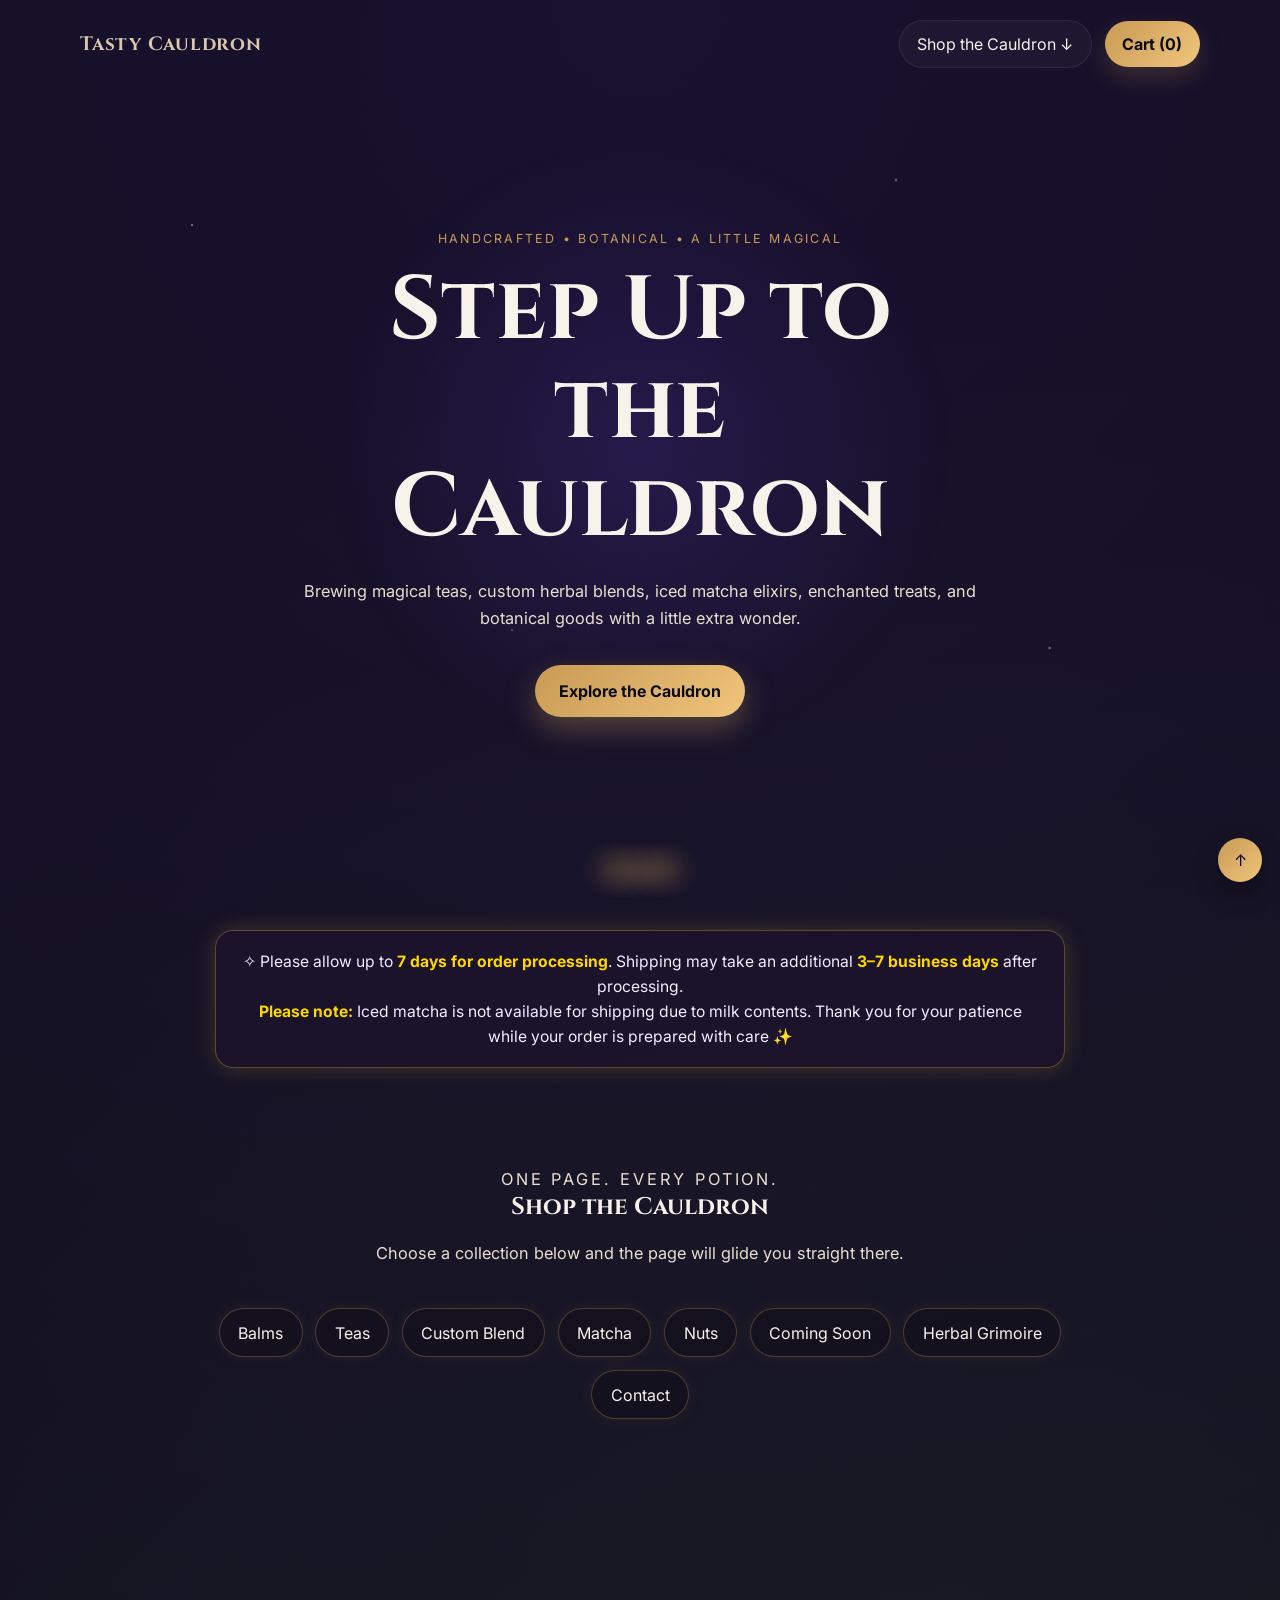
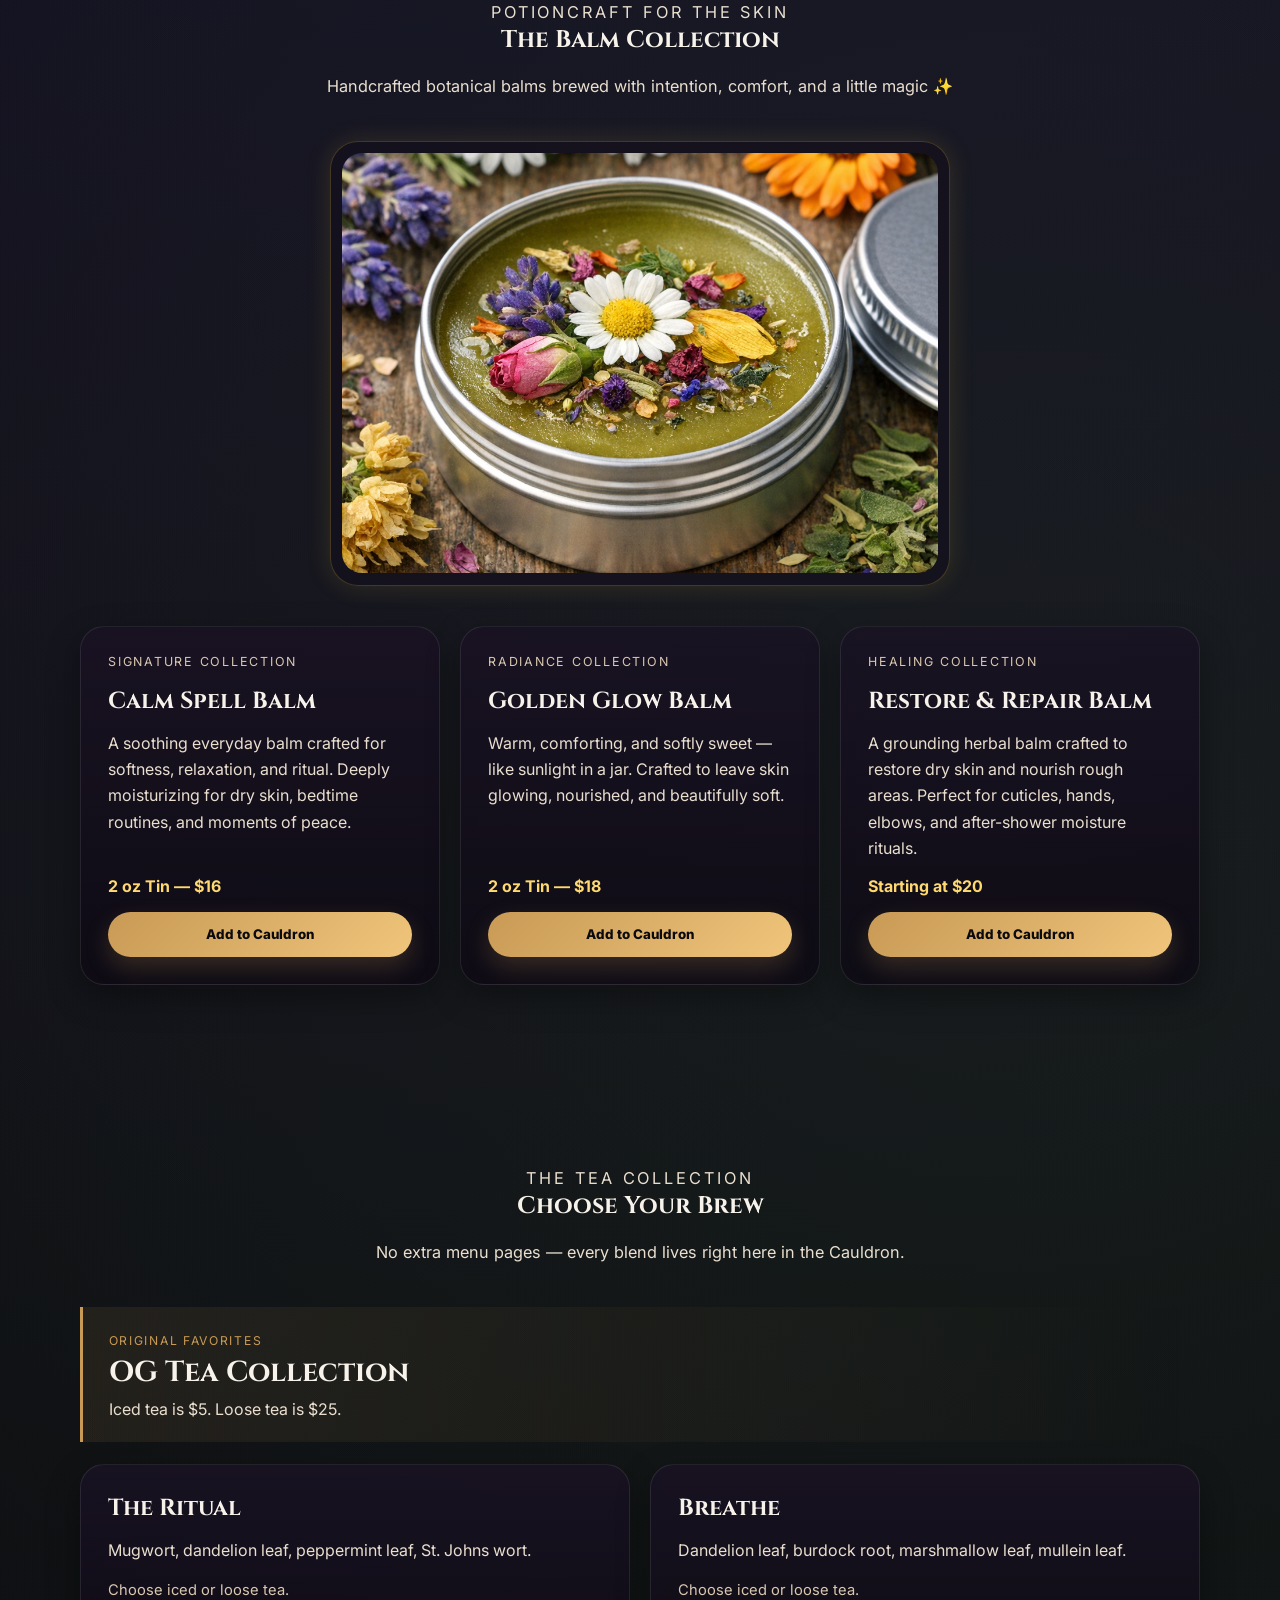
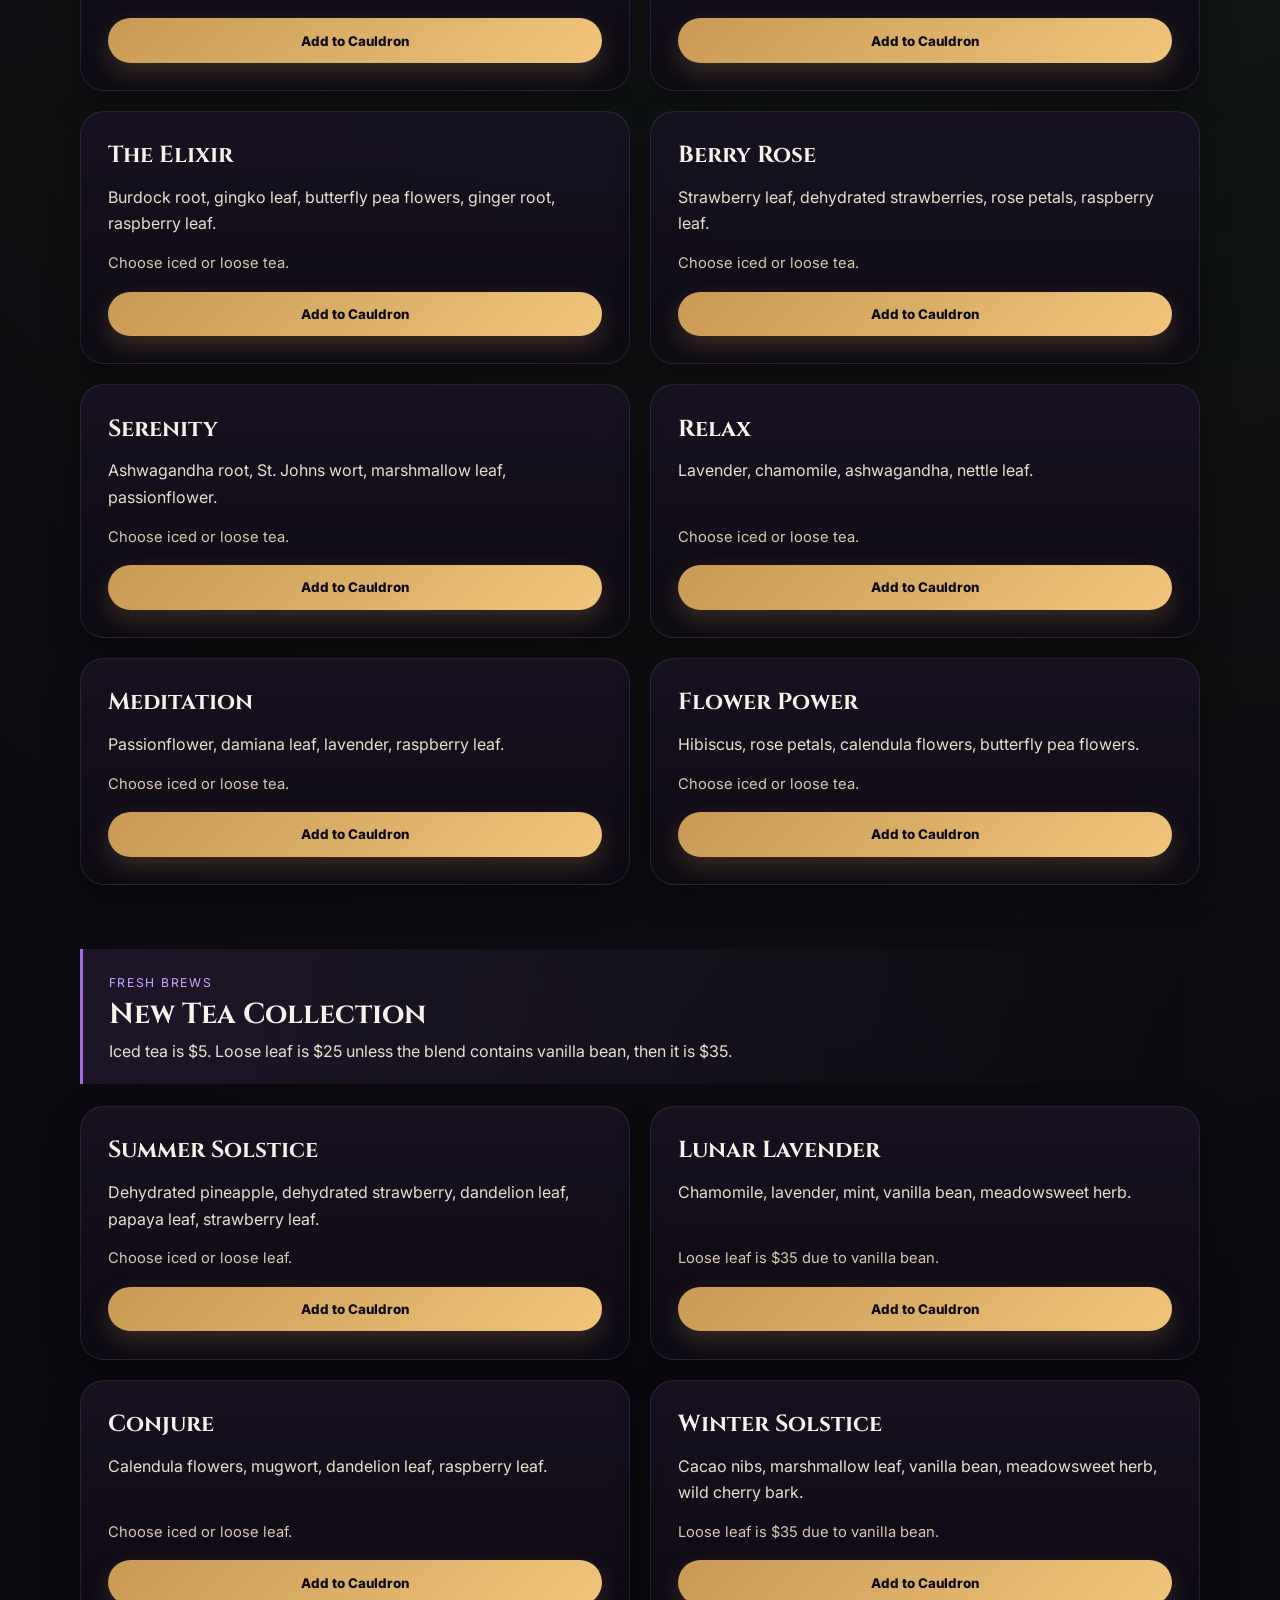
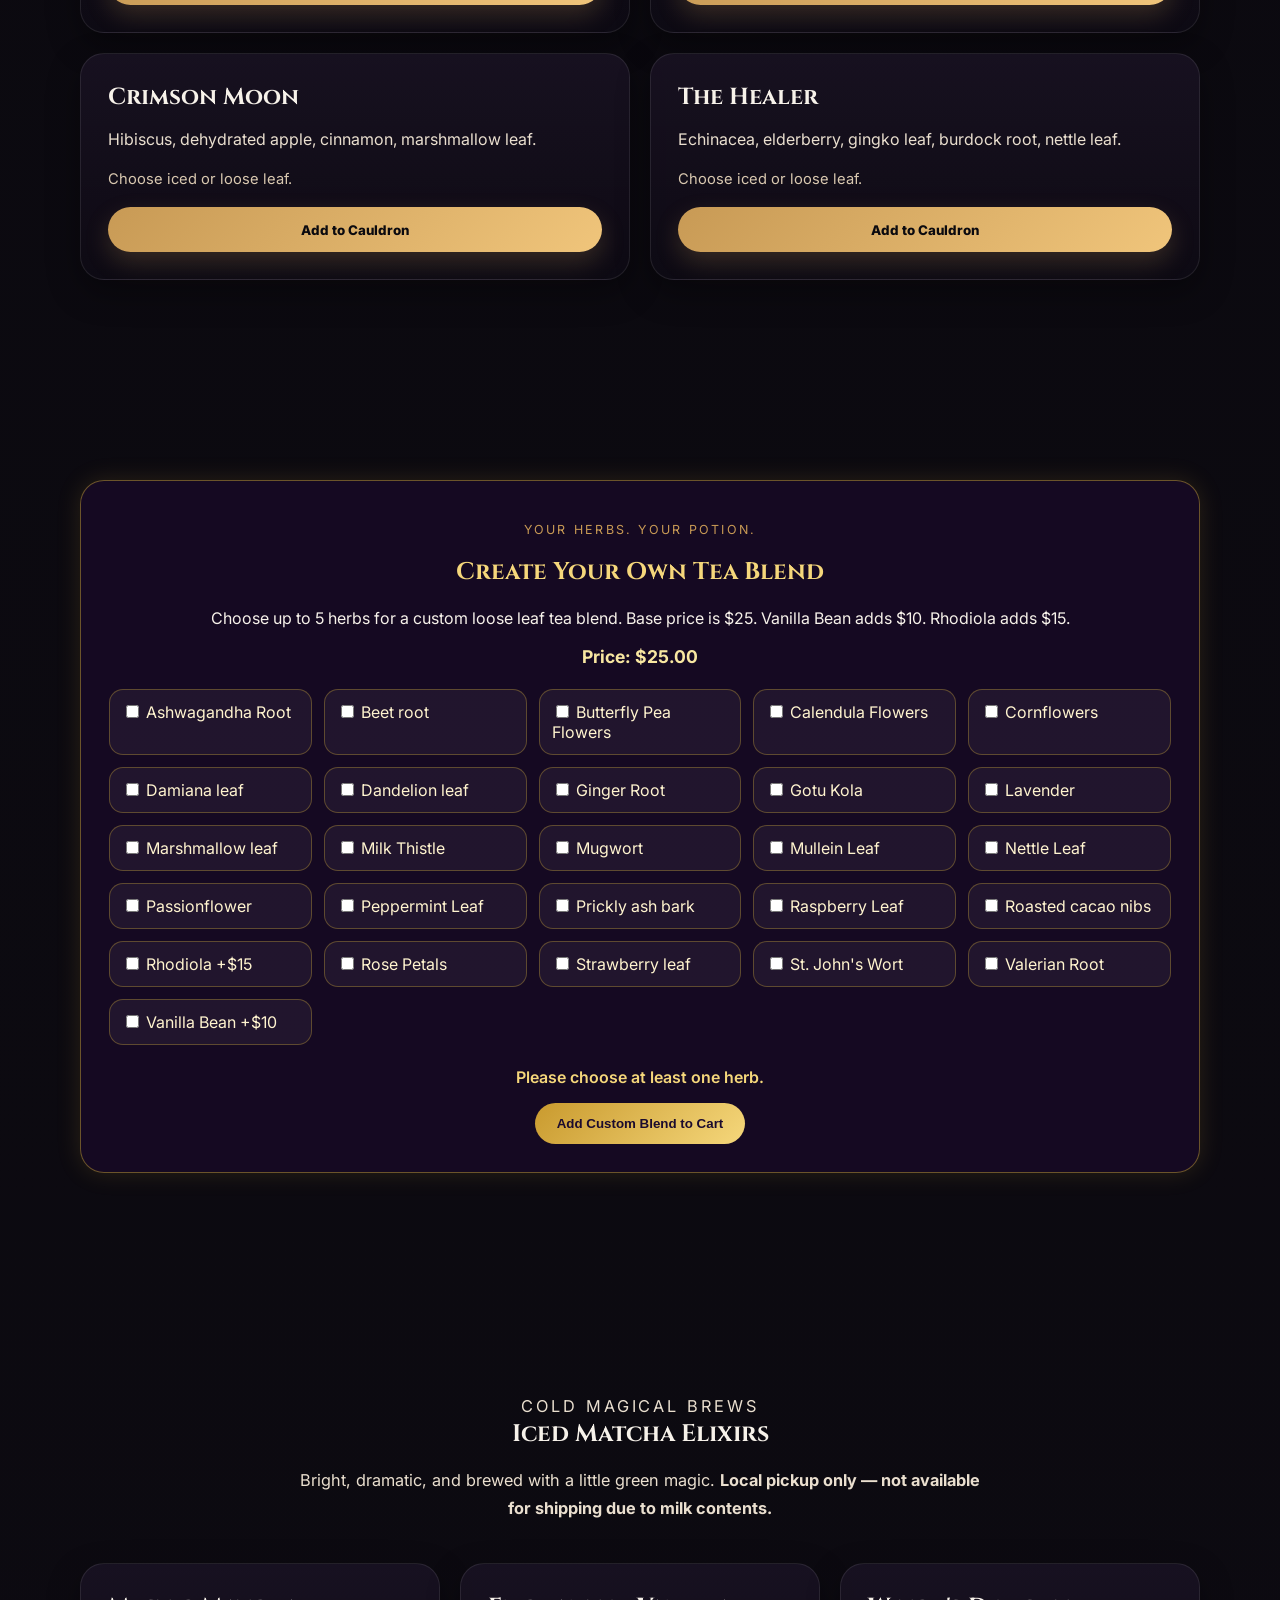
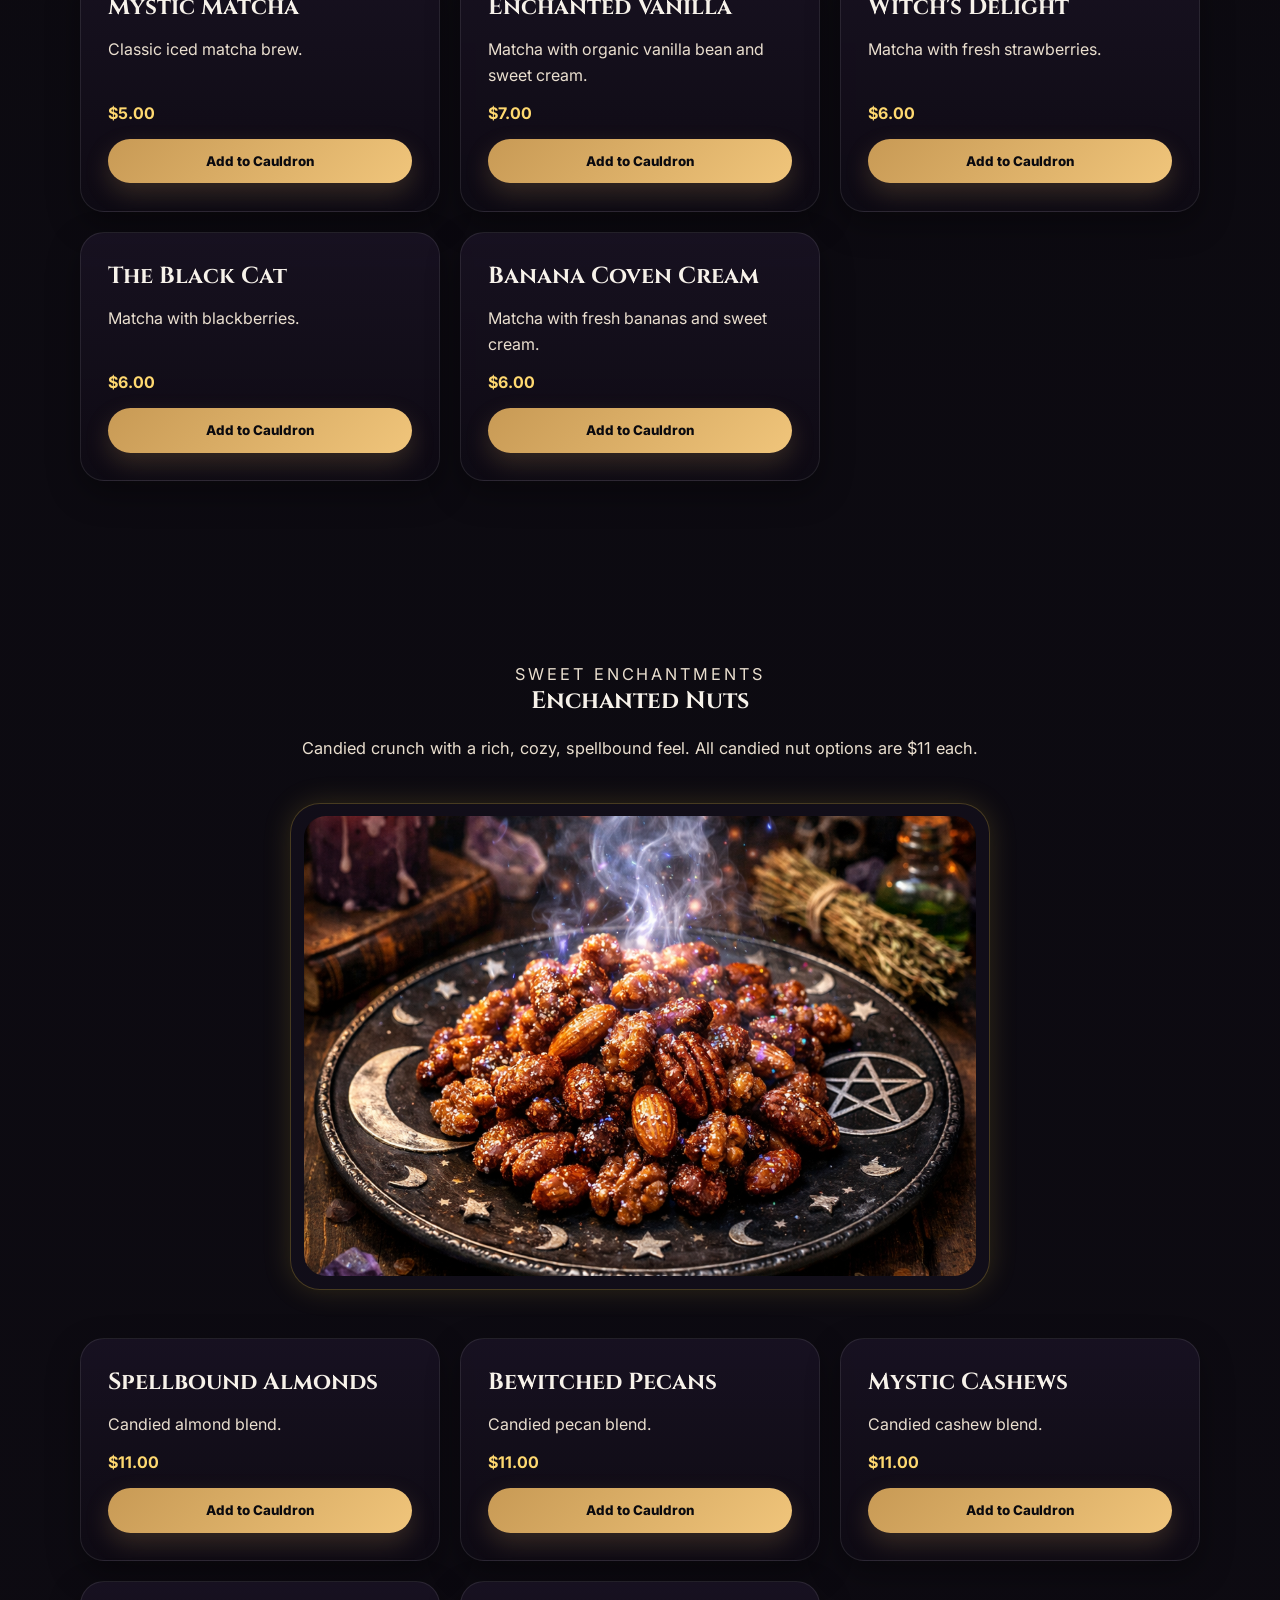
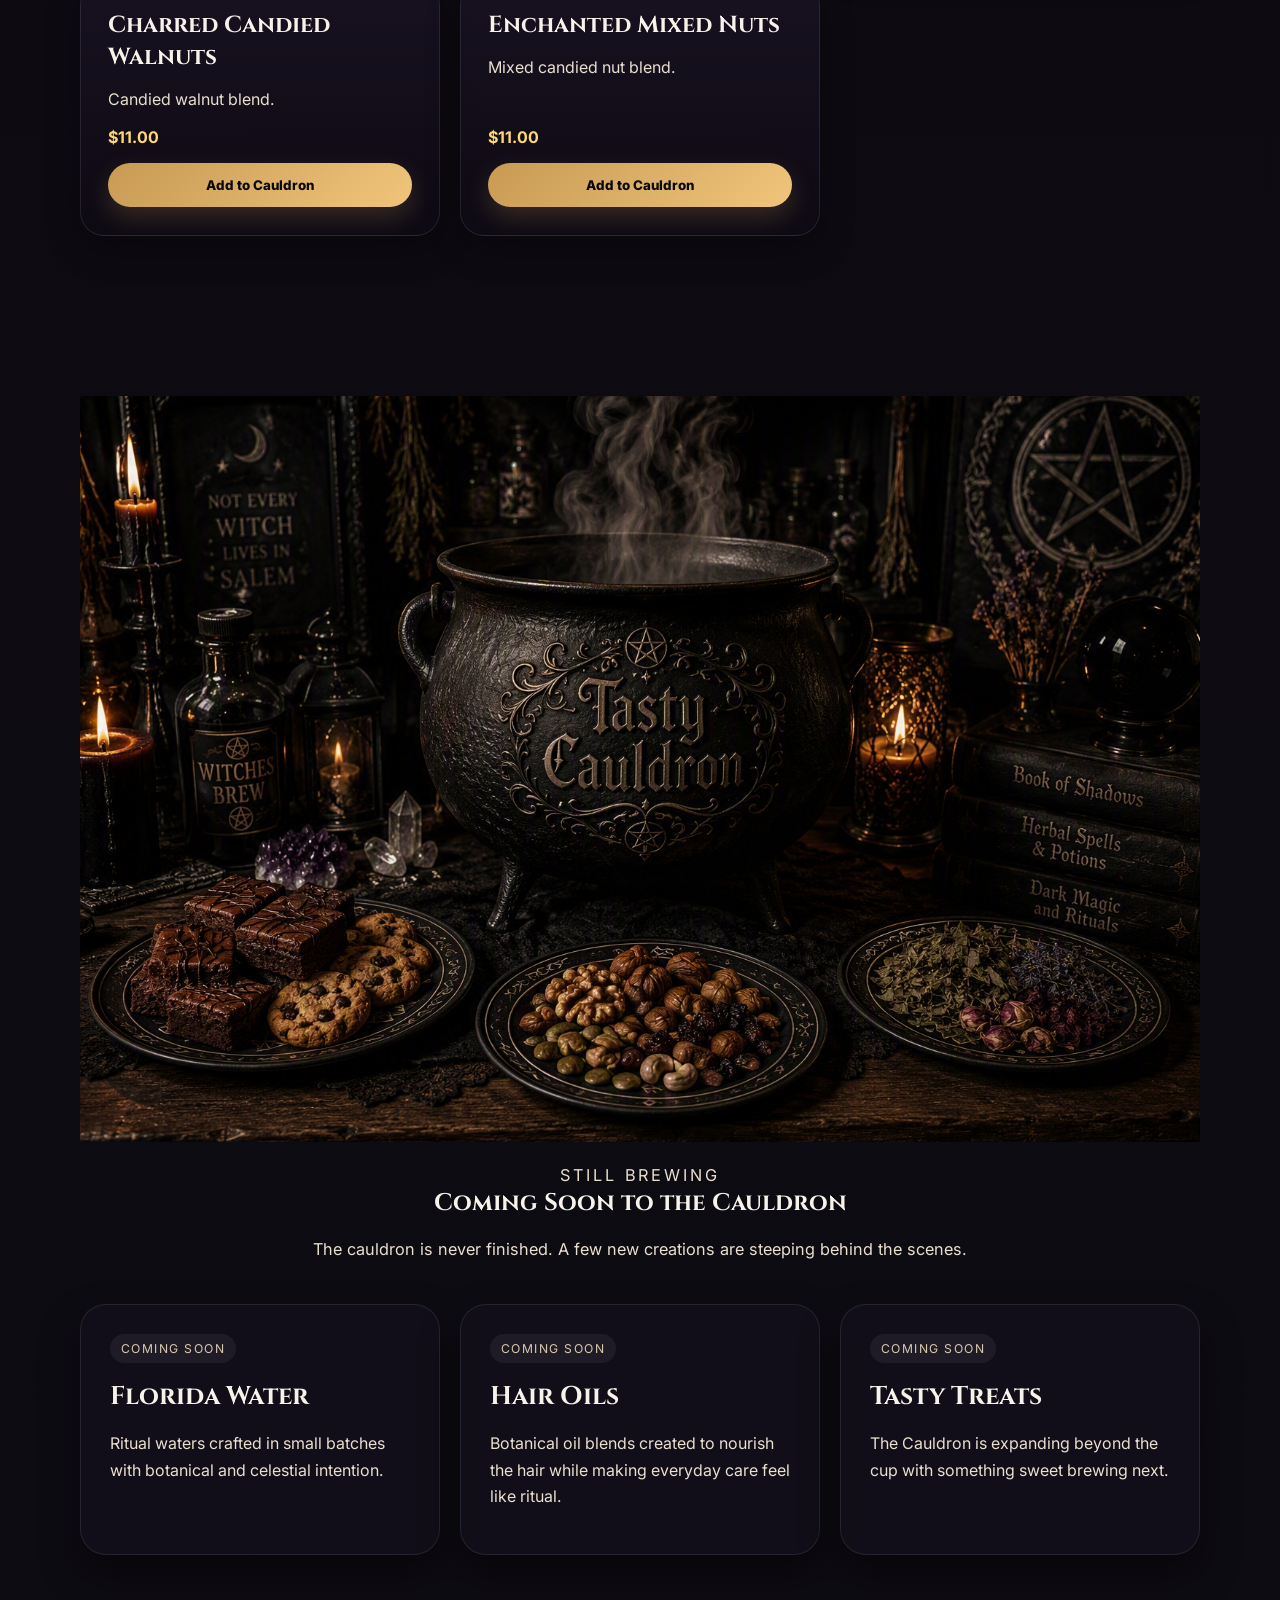
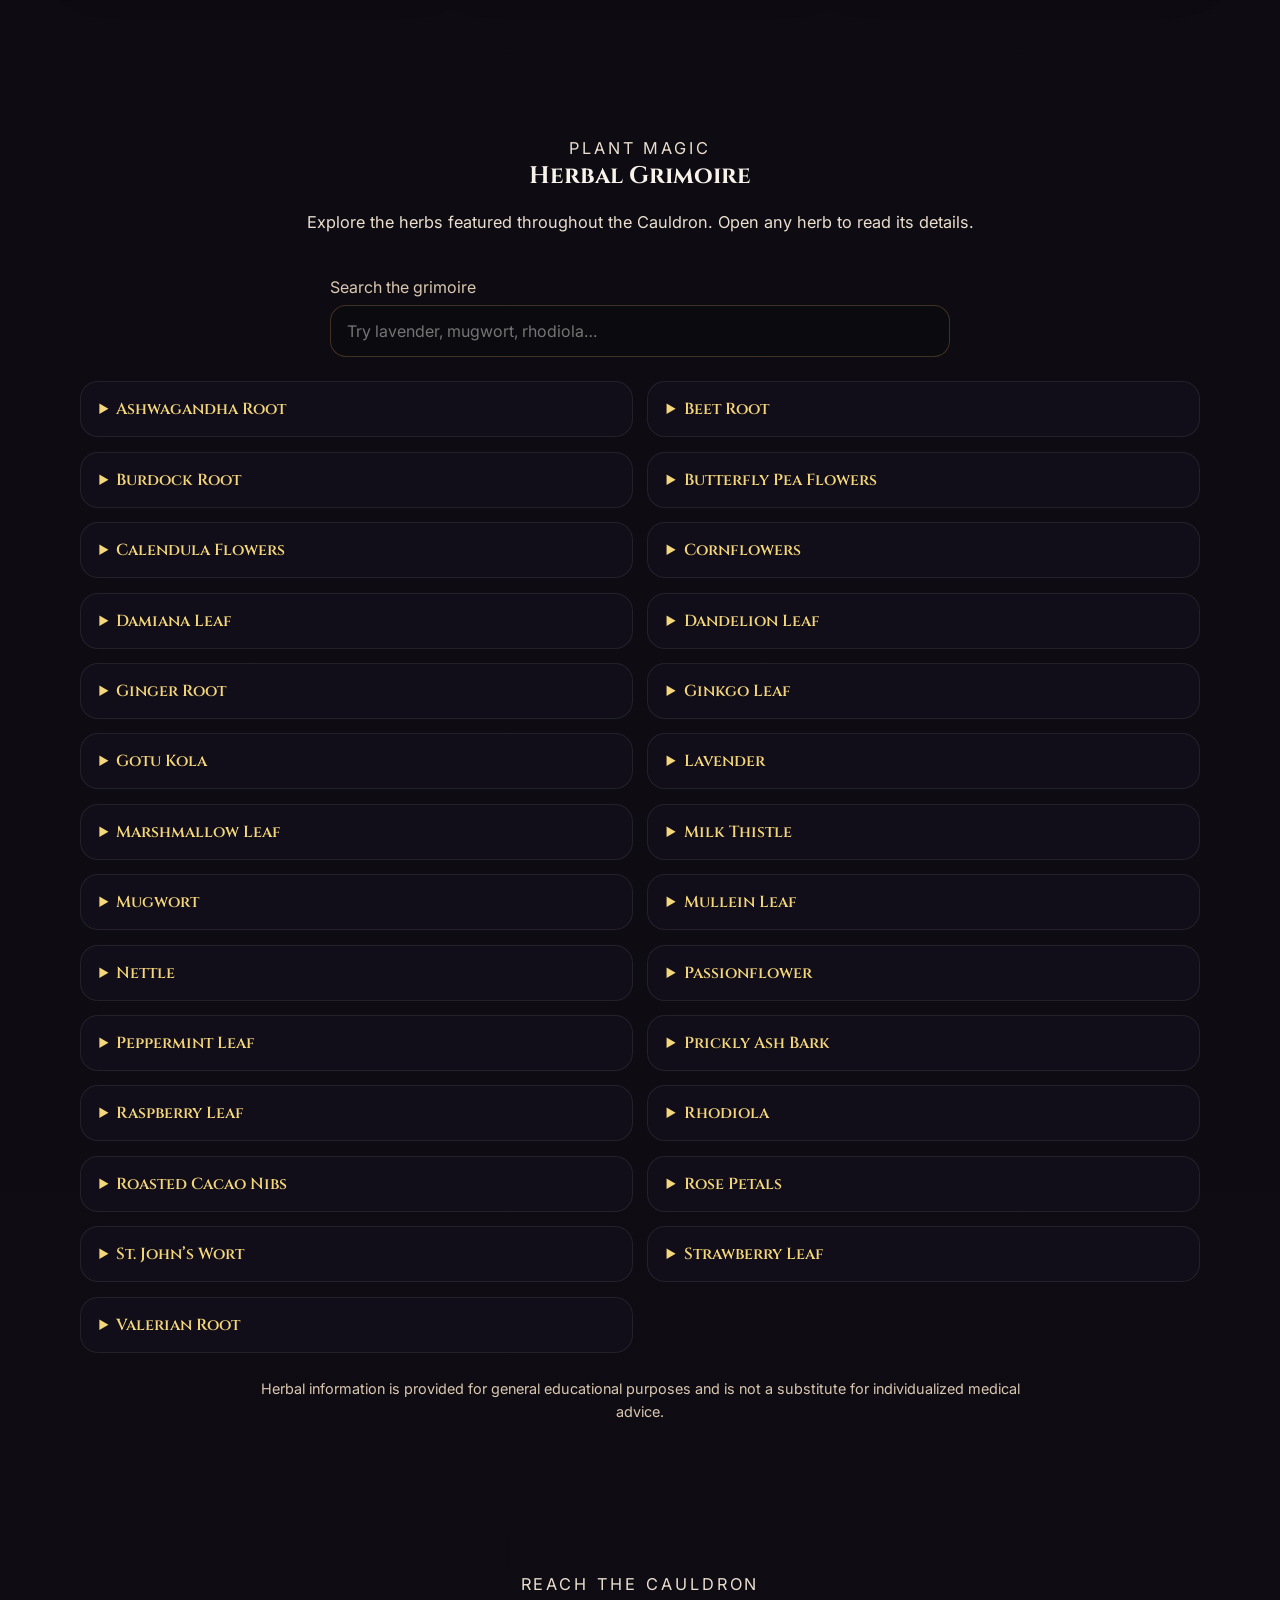
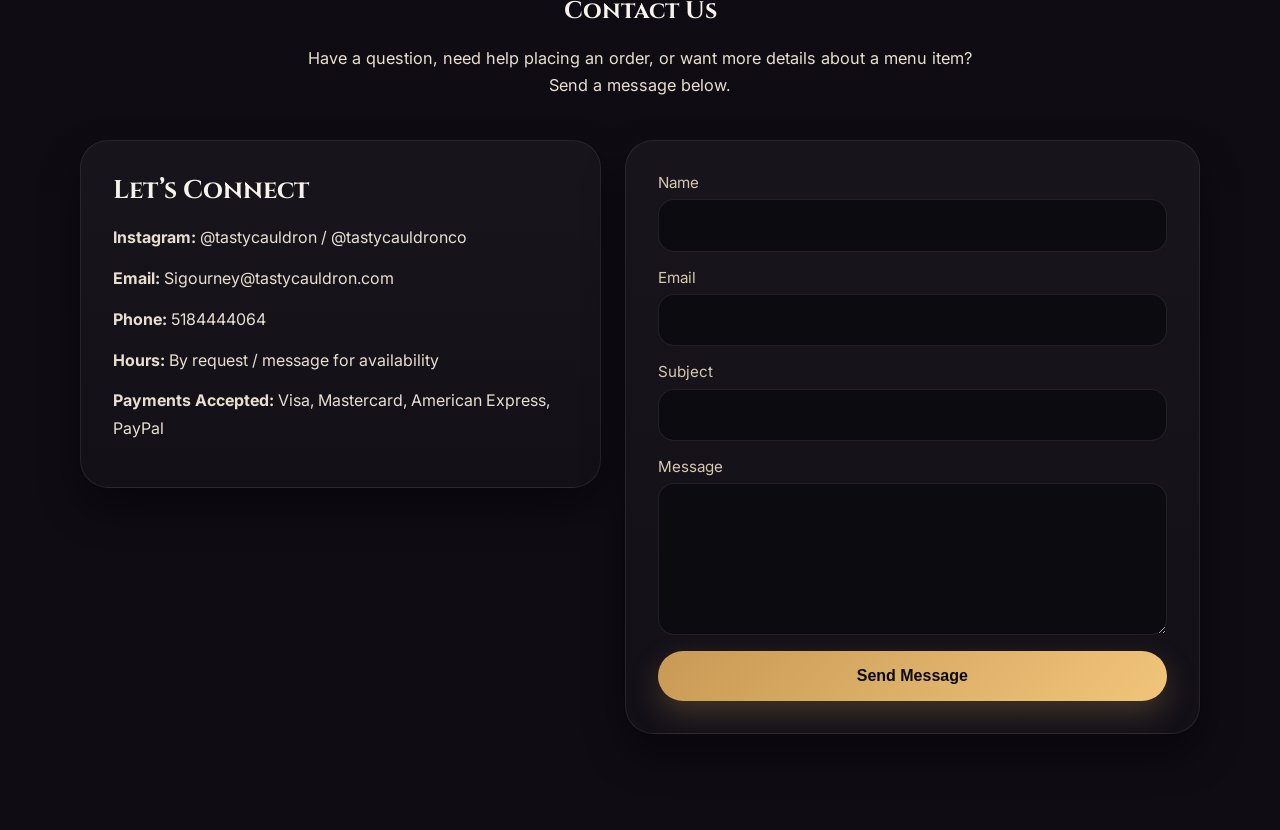
==== commit bde0c19d: "Update print statement from 'Hello' to 'Goodbye'" ====
--- a/index.html
+++ b/index.html
@@ -168,6 +168,7 @@
     </section>
 
     <section class="collection-section" id="coming-soon">
+         <div class="coming-soon"><img src="images/Teanutssnacks.jpg" alt="Plates with snacks and herbs"></div>
       <div class="section-heading"><p class="eyebrow">Still brewing</p><h2>Coming Soon to the Cauldron</h2><p>The cauldron is never finished. A few new creations are steeping behind the scenes.</p></div>
       <div class="coming-soon-grid">
         <article class="coming-soon-card plum-card"><span class="coming-badge">Coming Soon</span><h3>Florida Water</h3><p>Ritual waters crafted in small batches with botanical and celestial intention.</p></article>
--- a/style.css
+++ b/style.css
@@ -1212,3 +1212,233 @@
   font-weight: 800;
   cursor: pointer;
 }
+
+/* =========================================================
+   TASTY CAULDRON SINGLE-PAGE SHOP ADDITIONS
+   ========================================================= */
+
+.logo { text-decoration: none; }
+
+.nav-actions {
+  display: flex;
+  align-items: center;
+  gap: 0.8rem;
+}
+
+.cart-button {
+  color: #0b0a0f;
+  text-decoration: none;
+  border-radius: 999px;
+  padding: 0.8rem 1.1rem;
+  background: linear-gradient(135deg, var(--gold), #f0c57b);
+  font-weight: 700;
+  box-shadow: 0 10px 24px rgba(200, 154, 85, 0.22);
+}
+
+.shop-jump-section,
+.collection-section {
+  width: min(1120px, calc(100% - 2rem));
+  margin: 0 auto;
+  padding: 4rem 0 6rem;
+  scroll-margin-top: 1.5rem;
+}
+
+.shop-jump-section { padding-top: 3rem; }
+
+.section-nav {
+  display: flex;
+  flex-wrap: wrap;
+  justify-content: center;
+  gap: 0.8rem;
+  max-width: 900px;
+  margin: 0 auto;
+}
+
+.section-nav a {
+  color: var(--text);
+  text-decoration: none;
+  padding: 0.85rem 1.15rem;
+  border: 1px solid rgba(200, 154, 85, 0.32);
+  border-radius: 999px;
+  background: rgba(20, 16, 28, 0.72);
+  box-shadow: 0 0 16px rgba(200, 154, 85, 0.08);
+  transition: transform 0.25s ease, border-color 0.25s ease, box-shadow 0.25s ease;
+}
+
+.section-nav a:hover {
+  transform: translateY(-2px);
+  border-color: rgba(200, 154, 85, 0.7);
+  box-shadow: 0 0 20px rgba(200, 154, 85, 0.22);
+}
+
+.product-grid {
+  display: grid;
+  grid-template-columns: repeat(2, minmax(0, 1fr));
+  gap: 1.25rem;
+}
+
+.product-grid-3 { grid-template-columns: repeat(3, minmax(0, 1fr)); }
+
+.product-card {
+  position: relative;
+  display: flex;
+  flex-direction: column;
+  min-height: 100%;
+  padding: 1.7rem;
+  border-radius: 24px;
+  border: 1px solid rgba(255,255,255,0.09);
+  background: linear-gradient(180deg, rgba(25, 18, 35, 0.88), rgba(14, 11, 20, 0.92));
+  box-shadow: 0 12px 32px rgba(0,0,0,0.35);
+}
+
+.product-card h3,
+.subcollection-heading h3,
+.coming-soon-card h3 {
+  font-family: 'Cinzel', serif;
+}
+
+.product-card h3 {
+  margin: 0 0 0.8rem;
+  font-size: 1.45rem;
+}
+
+.product-desc,
+.option-note {
+  color: #eadfcf;
+  line-height: 1.65;
+}
+
+.product-desc { margin: 0 0 0.9rem; }
+.option-note { margin: auto 0 1rem; font-size: 0.92rem; color: var(--muted); }
+
+.product-price {
+  color: #ffd970;
+  font-weight: 700;
+  margin: auto 0 1rem;
+}
+
+.add-btn {
+  width: 100%;
+  border: 0;
+  border-radius: 999px;
+  padding: 0.9rem 1.15rem;
+  cursor: pointer;
+  color: #0b0a0f;
+  background: linear-gradient(135deg, var(--gold), #f0c57b);
+  font-family: 'Inter', sans-serif;
+  font-weight: 800;
+  box-shadow: 0 10px 24px rgba(200,154,85,0.22);
+  transition: transform 0.25s ease, box-shadow 0.25s ease;
+}
+
+.add-btn:hover { transform: translateY(-2px); box-shadow: 0 14px 28px rgba(200,154,85,0.34); }
+
+.subcollection-heading {
+  margin: 2.5rem 0 1.4rem;
+  padding: 1.4rem 1.6rem;
+  border-left: 3px solid var(--gold);
+  background: linear-gradient(90deg, rgba(200,154,85,0.10), transparent);
+  border-radius: 0 18px 18px 0;
+}
+
+.subcollection-heading h3 { margin: 0.25rem 0 0.45rem; font-size: 1.8rem; }
+.subcollection-heading p { margin: 0; color: #eadfcf; }
+.collection-kicker { color: var(--gold); text-transform: uppercase; letter-spacing: 0.14em; font-size: 0.76rem; }
+.new-tea-heading { margin-top: 4rem; border-left-color: var(--plum); background: linear-gradient(90deg, rgba(161,109,220,0.12), transparent); }
+.new-tea-heading .collection-kicker { color: #cfa7ff; }
+
+.coming-soon-grid {
+  display: grid;
+  grid-template-columns: repeat(3, minmax(0, 1fr));
+  gap: 1.25rem;
+}
+
+.coming-soon-card {
+  min-height: 220px;
+  padding: 1.8rem;
+  border-radius: 26px;
+  border: 1px solid rgba(255,255,255,0.09);
+  background: rgba(20,16,28,0.72);
+  box-shadow: var(--shadow);
+}
+
+.coming-soon-card h3 { margin: 1rem 0 0.7rem; font-size: 1.6rem; }
+.coming-soon-card p { color: #eadfcf; line-height: 1.65; }
+.coming-badge { display: inline-block; padding: 0.45rem 0.7rem; border-radius: 999px; background: rgba(255,255,255,0.06); color: var(--muted); font-size: 0.76rem; text-transform: uppercase; letter-spacing: 0.12em; }
+
+.herb-search-wrap {
+  max-width: 620px;
+  margin: 0 auto 1.5rem;
+}
+
+.herb-search-wrap label { display: block; margin-bottom: 0.5rem; color: var(--muted); }
+.herb-search-wrap input {
+  width: 100%;
+  padding: 0.95rem 1rem;
+  border-radius: 16px;
+  border: 1px solid rgba(200,154,85,0.28);
+  background: rgba(11,10,15,0.82);
+  color: var(--text);
+  font: inherit;
+}
+
+.herb-accordion {
+  display: grid;
+  grid-template-columns: repeat(2, minmax(0, 1fr));
+  gap: 0.9rem;
+}
+
+.herb-detail {
+  align-self: start;
+  border: 1px solid rgba(255,255,255,0.08);
+  border-radius: 18px;
+  background: rgba(20,16,28,0.72);
+  overflow: hidden;
+}
+
+.herb-detail summary {
+  cursor: pointer;
+  padding: 1rem 1.15rem;
+  font-family: 'Cinzel', serif;
+  font-weight: 600;
+  color: #f5d77b;
+}
+
+.herb-detail > div { padding: 0 1.15rem 1rem; }
+.herb-detail p { color: #eadfcf; line-height: 1.55; margin: 0.45rem 0; }
+.herb-detail .herb-note { color: #ffb3b3; }
+.herb-disclaimer { max-width: 800px; margin: 1.5rem auto 0; text-align: center; color: var(--muted); font-size: 0.9rem; line-height: 1.6; }
+
+.back-to-top {
+  position: fixed;
+  right: 1.1rem;
+  bottom: 1.1rem;
+  z-index: 50;
+  width: 44px;
+  height: 44px;
+  display: grid;
+  place-items: center;
+  border-radius: 50%;
+  text-decoration: none;
+  color: #0b0a0f;
+  background: linear-gradient(135deg, var(--gold), #f0c57b);
+  box-shadow: 0 10px 24px rgba(0,0,0,0.35);
+}
+
+@media (max-width: 900px) {
+  .product-grid-3,
+  .coming-soon-grid { grid-template-columns: repeat(2, minmax(0, 1fr)); }
+}
+
+@media (max-width: 700px) {
+  .single-page-nav { align-items: flex-start; }
+  .nav-actions { width: 100%; flex-wrap: wrap; }
+  .nav-actions .nav-link, .nav-actions .cart-button { flex: 1 1 auto; text-align: center; }
+  .product-grid,
+  .product-grid-3,
+  .coming-soon-grid,
+  .herb-accordion { grid-template-columns: 1fr; }
+  .section-nav { gap: 0.6rem; }
+  .section-nav a { padding: 0.75rem 0.9rem; font-size: 0.9rem; }
+  .collection-section { padding: 3rem 0 4.5rem; }
+}
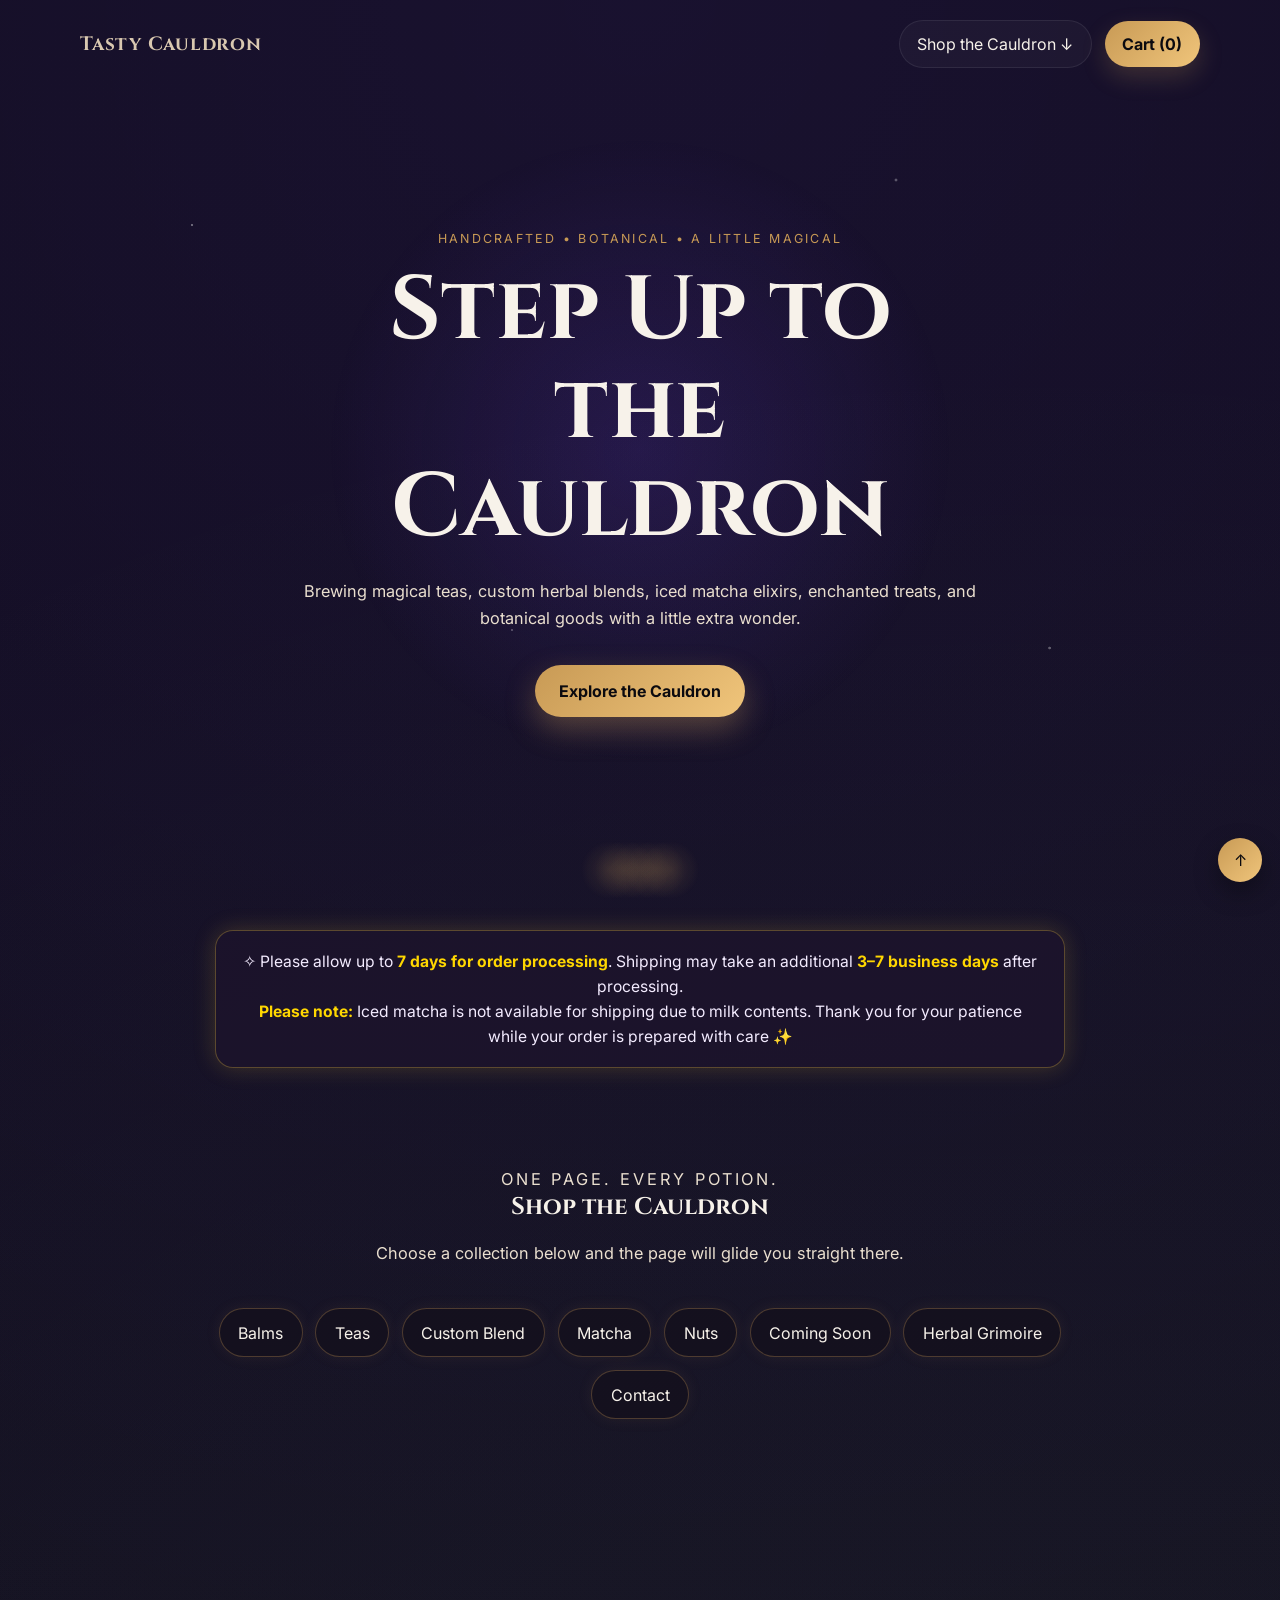
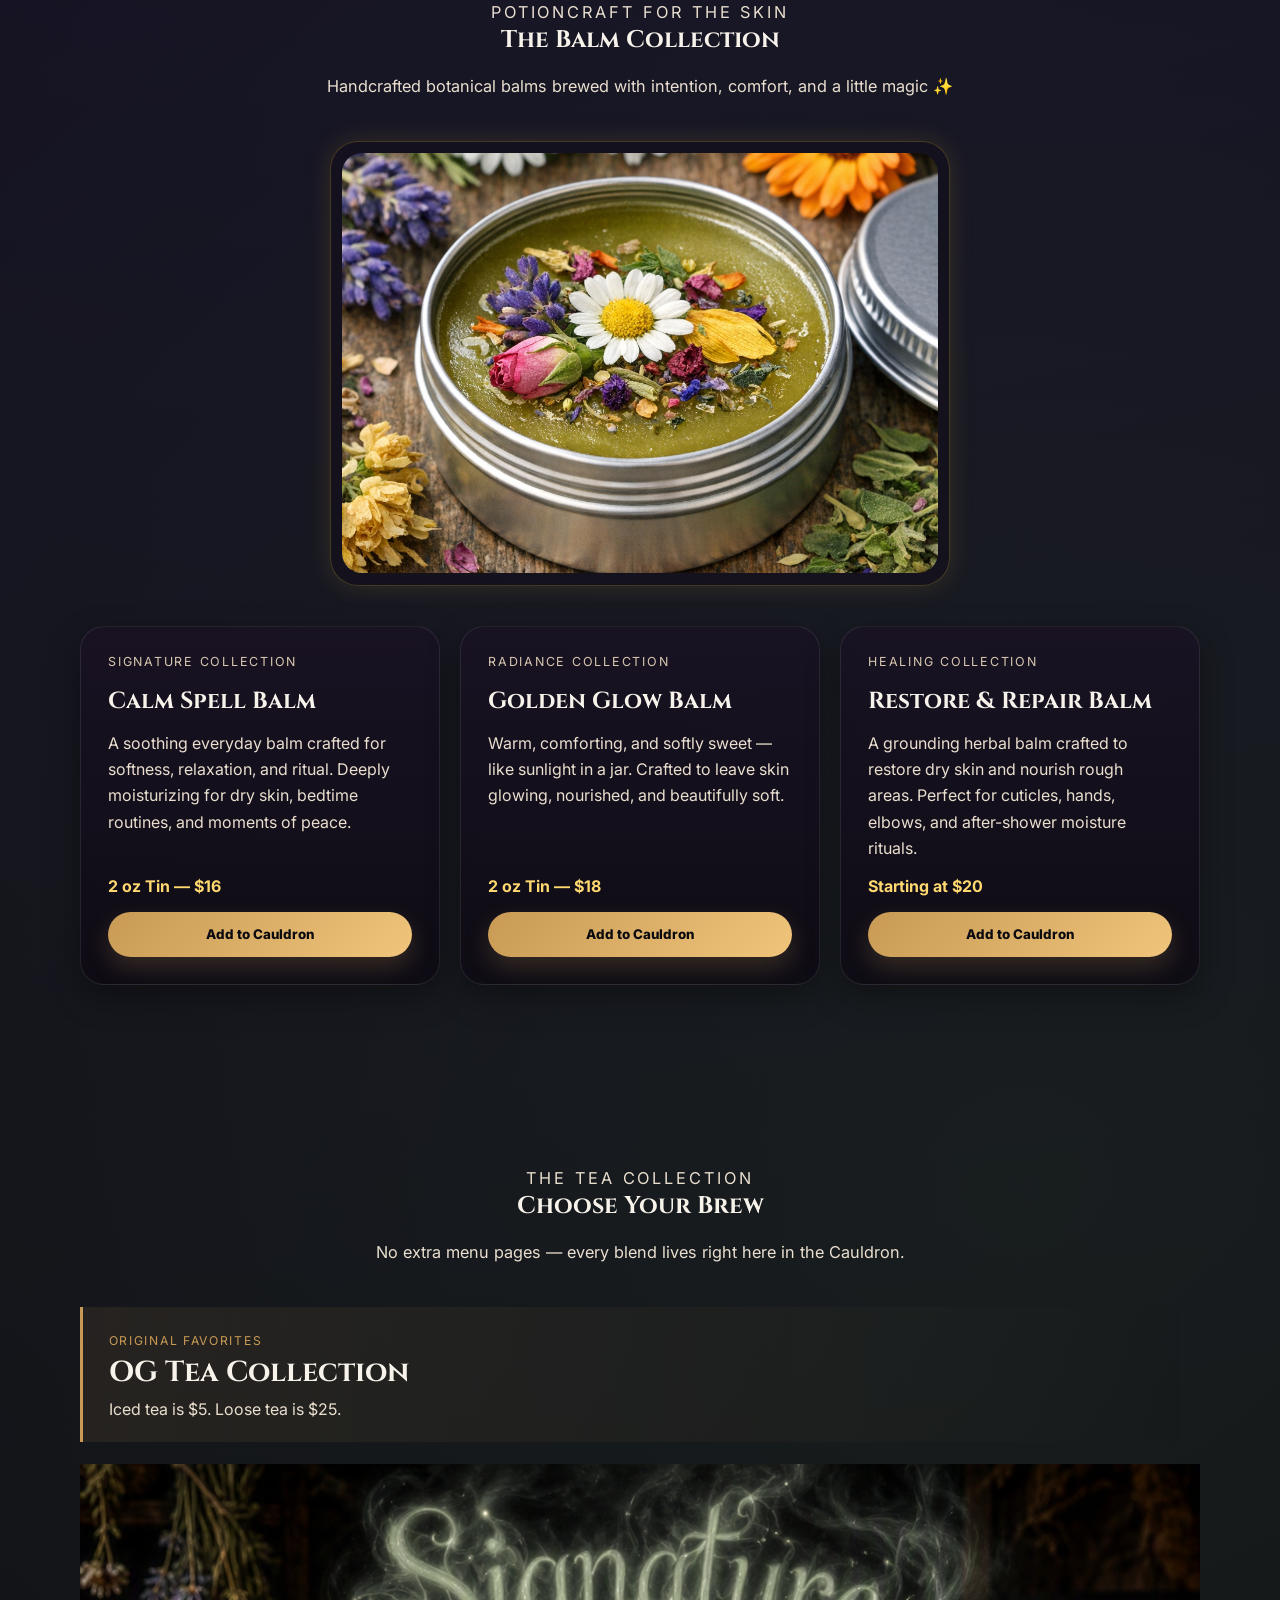
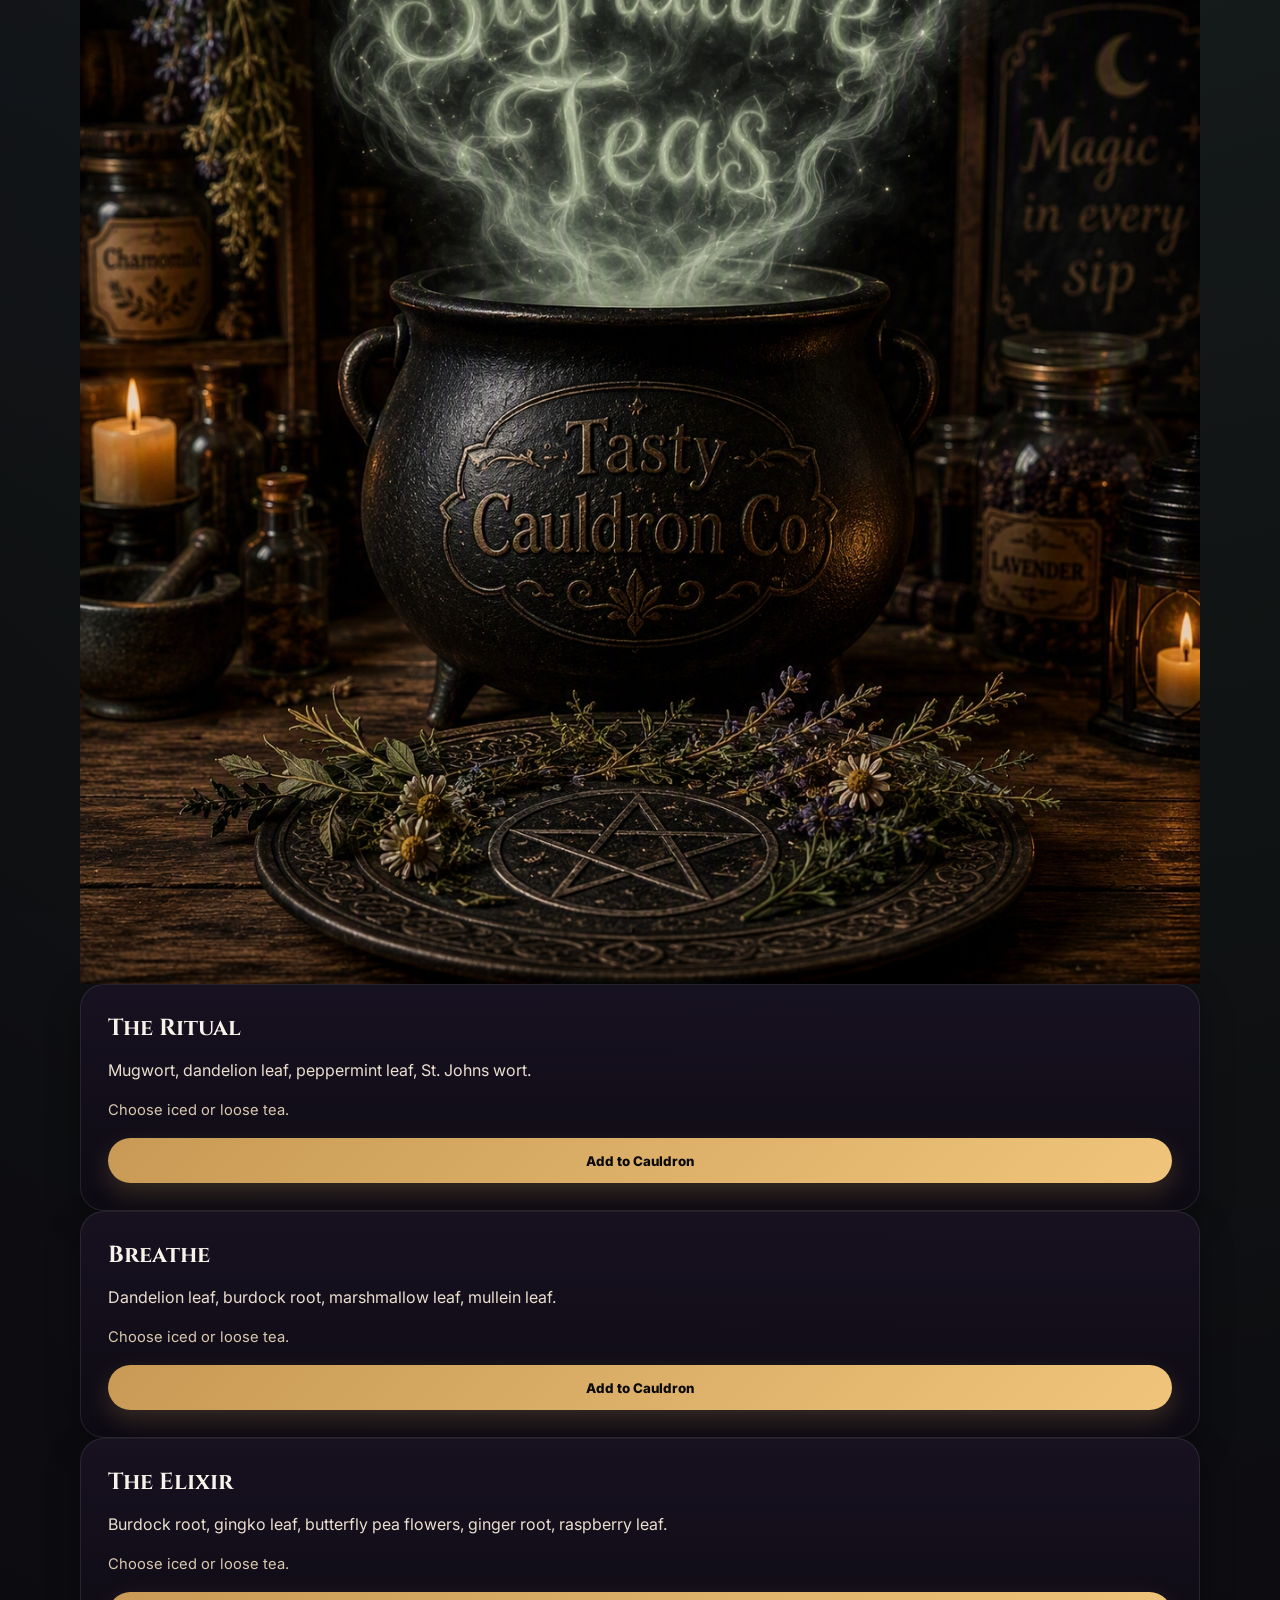
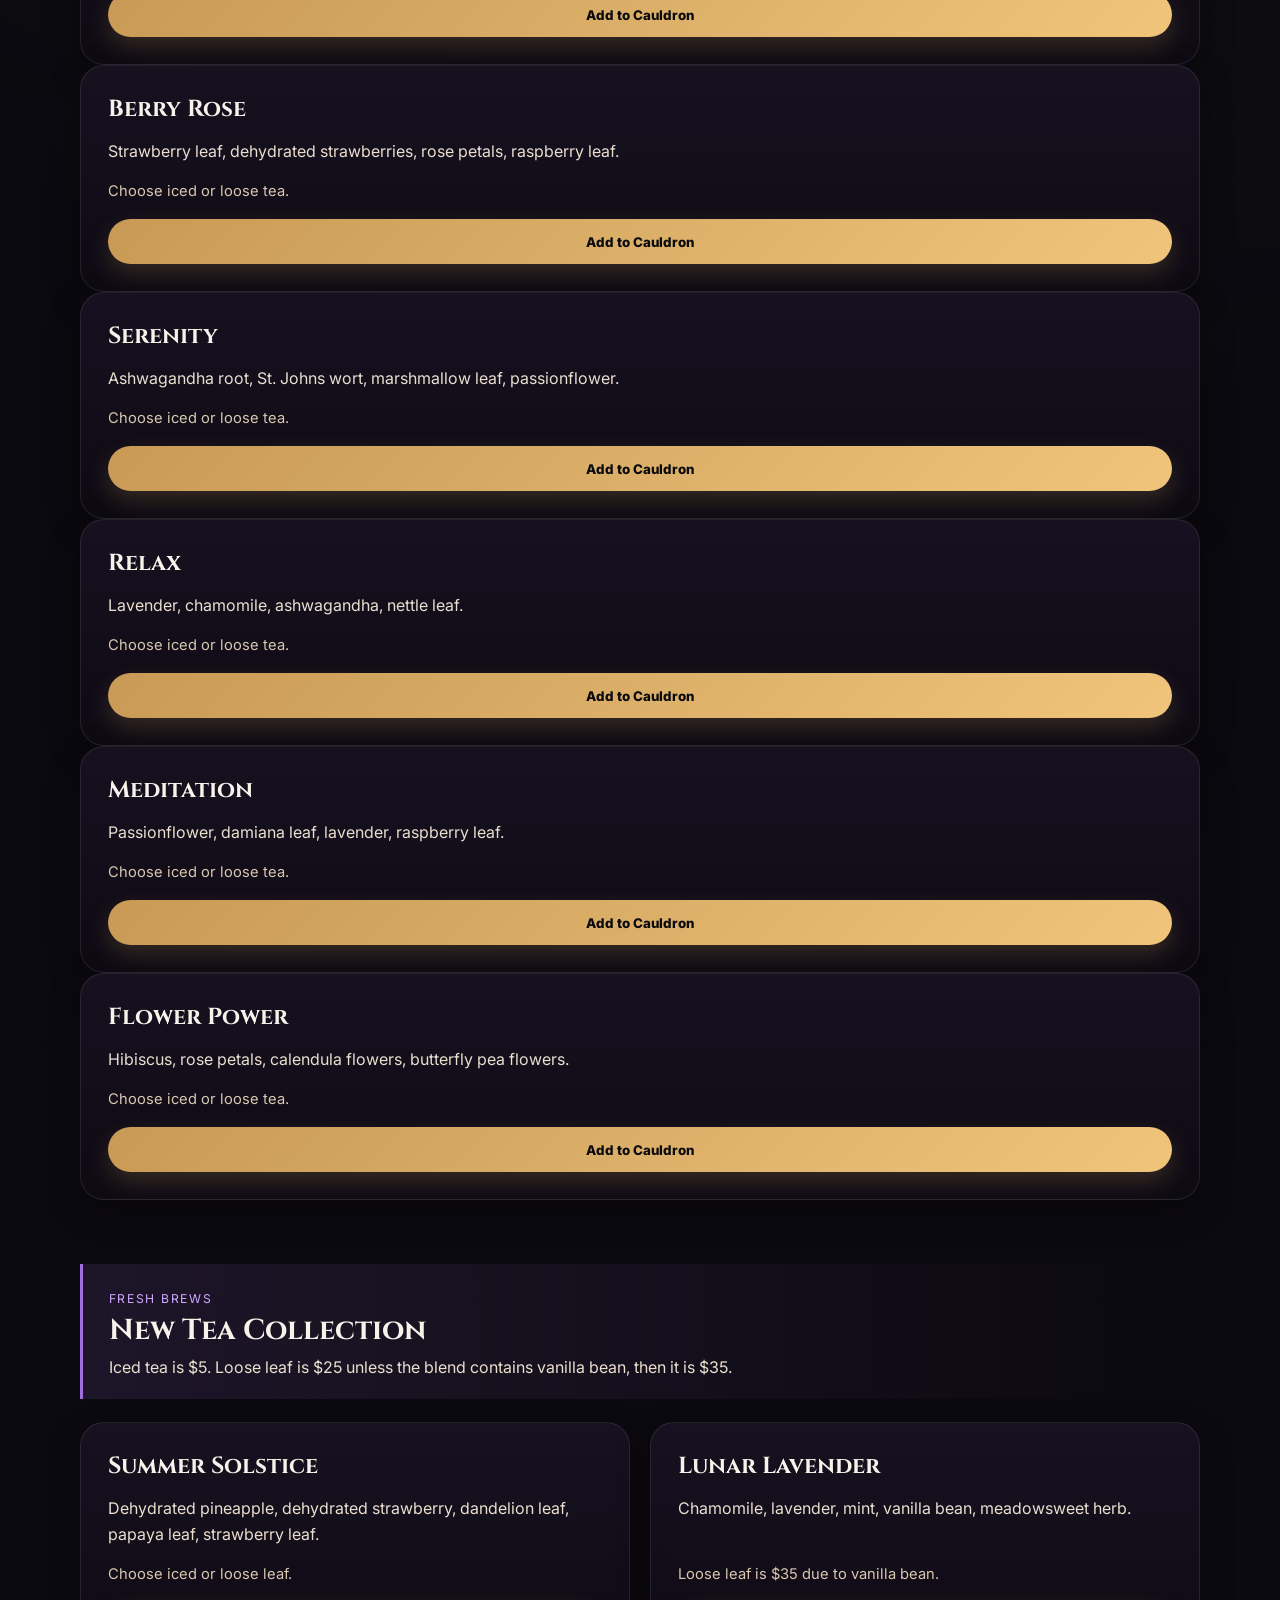
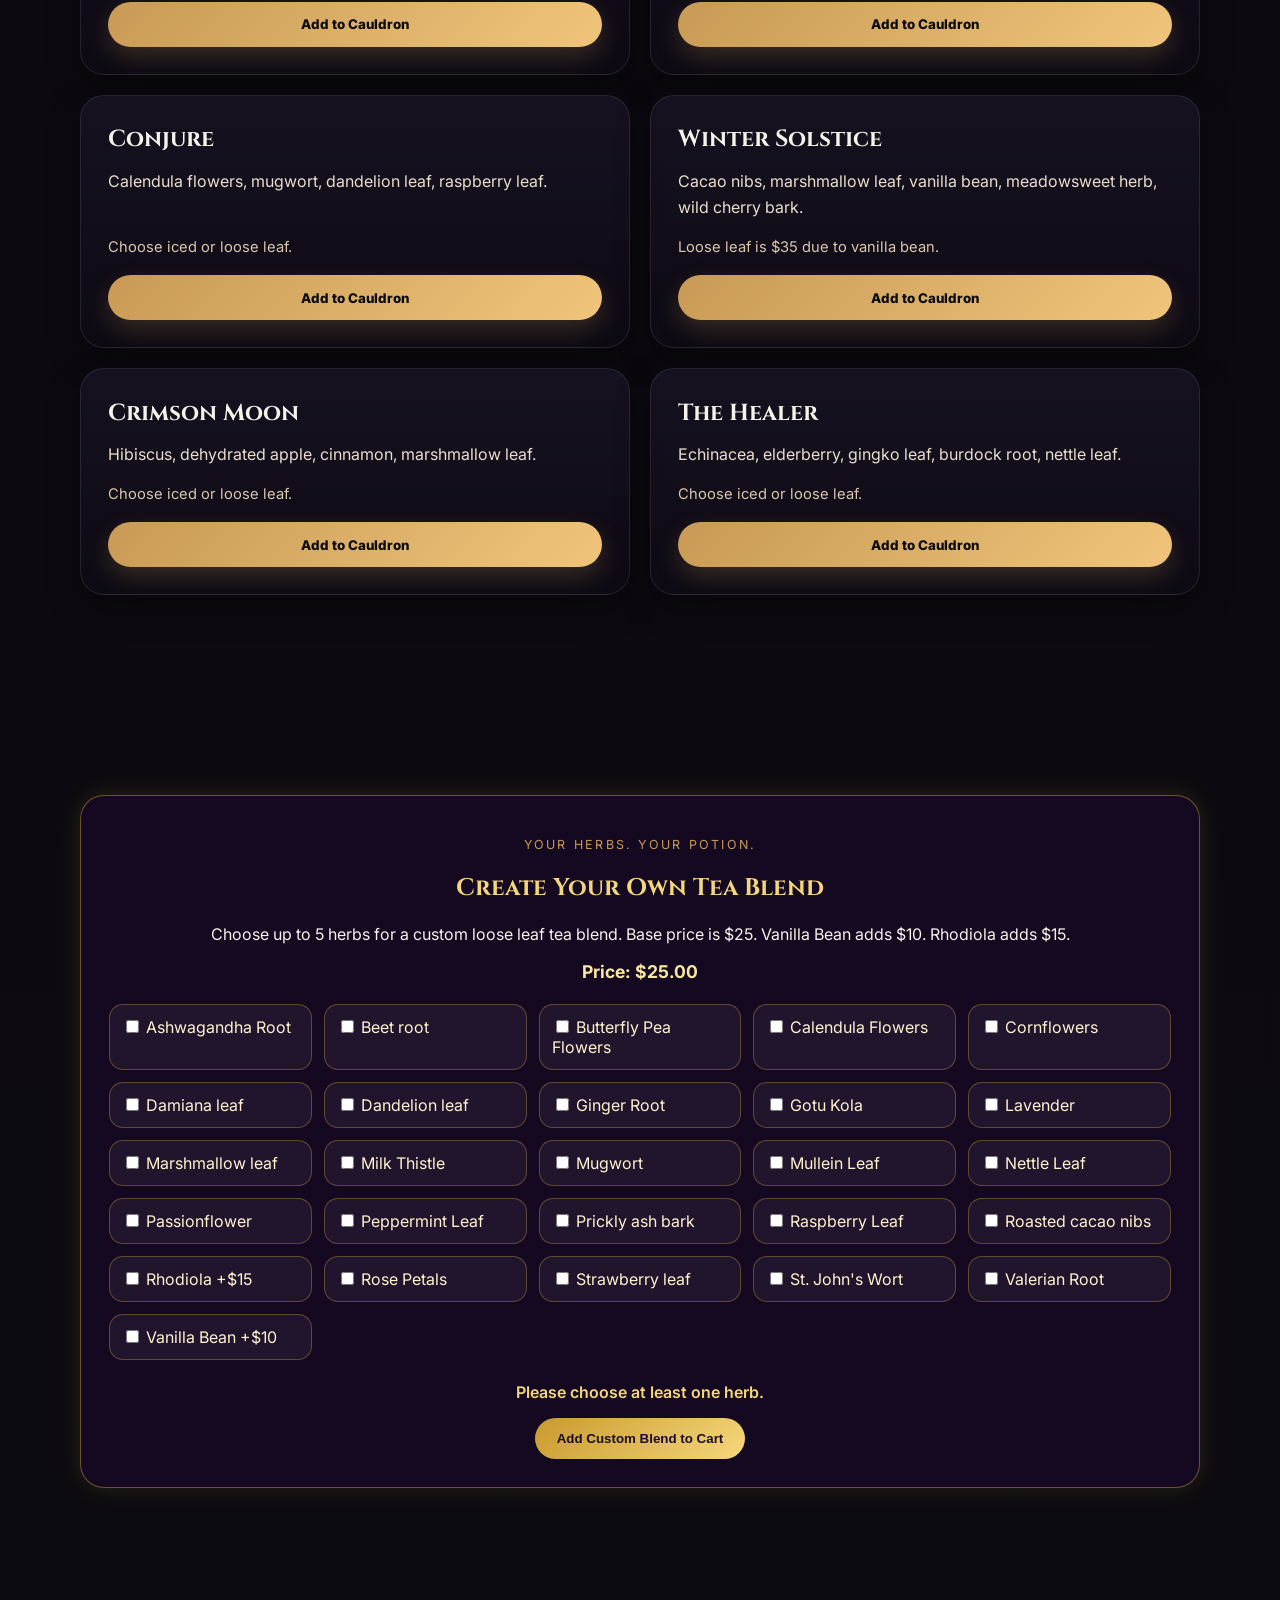
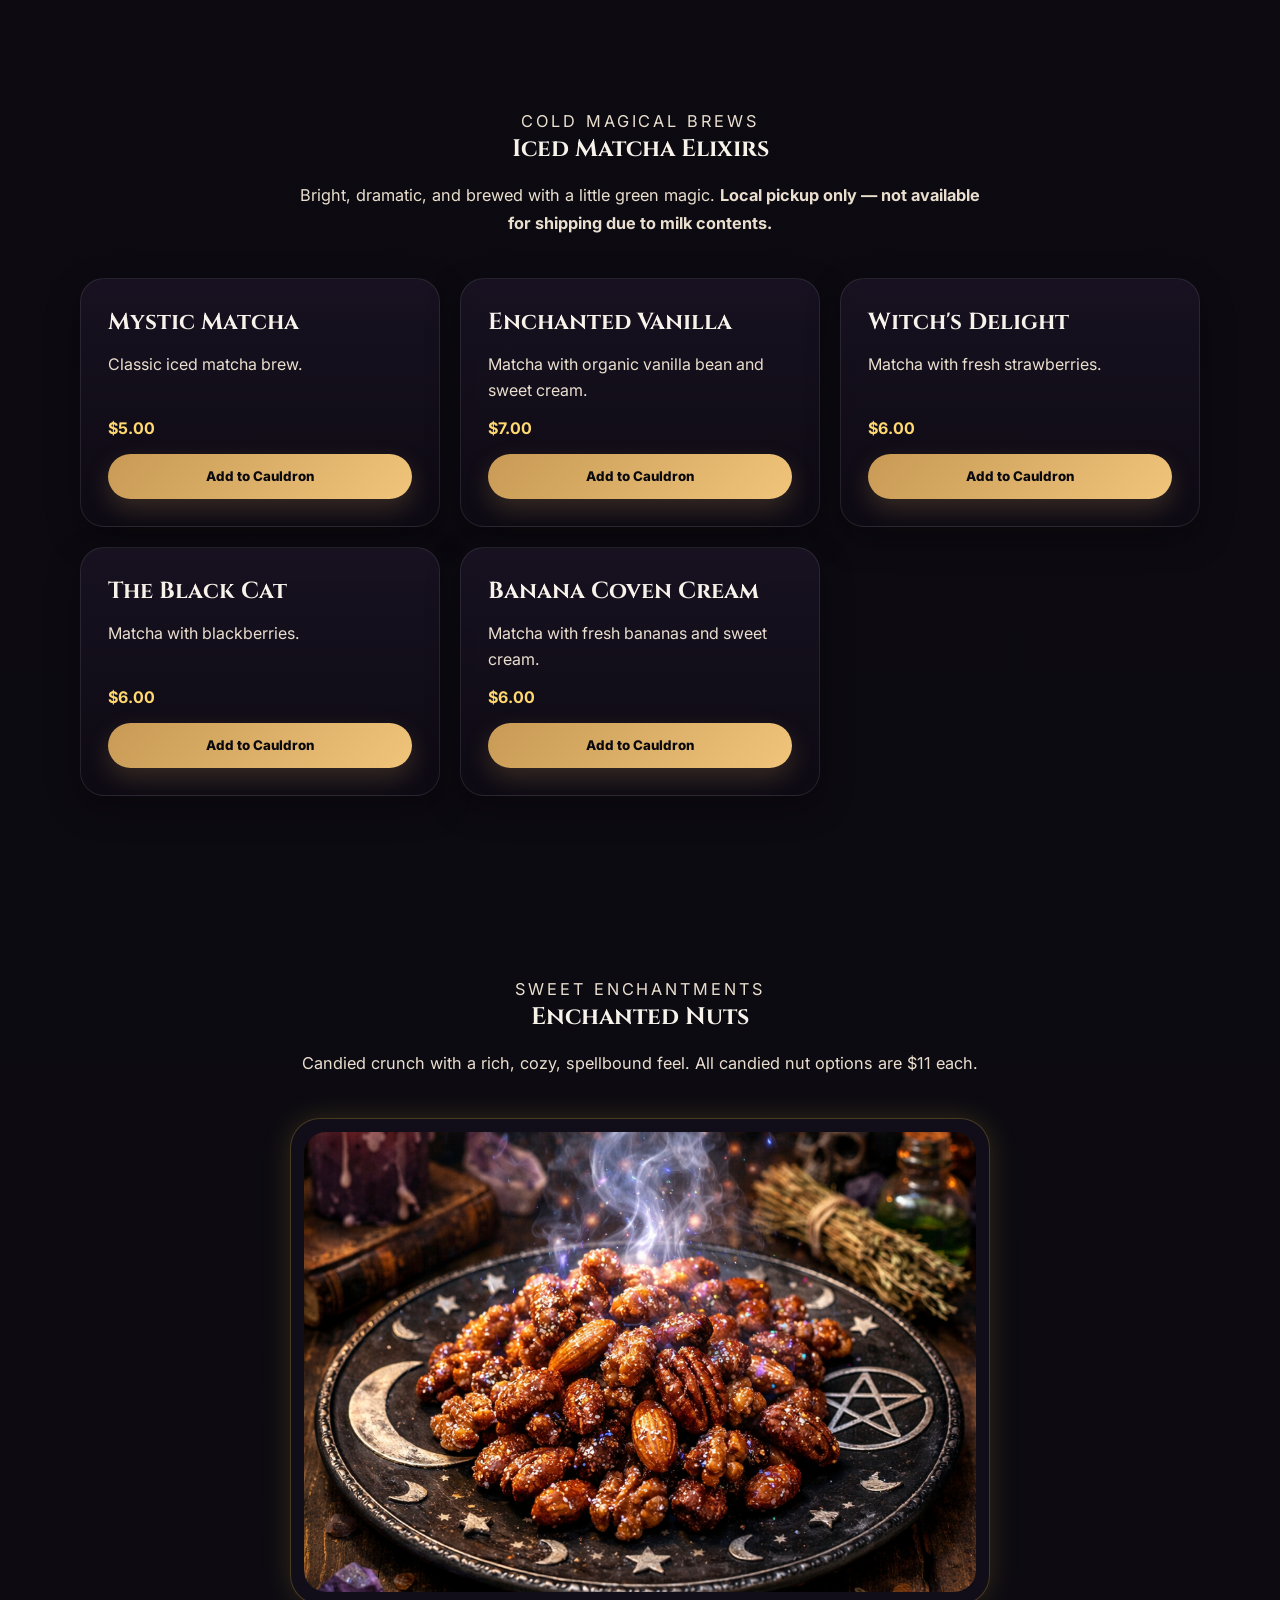
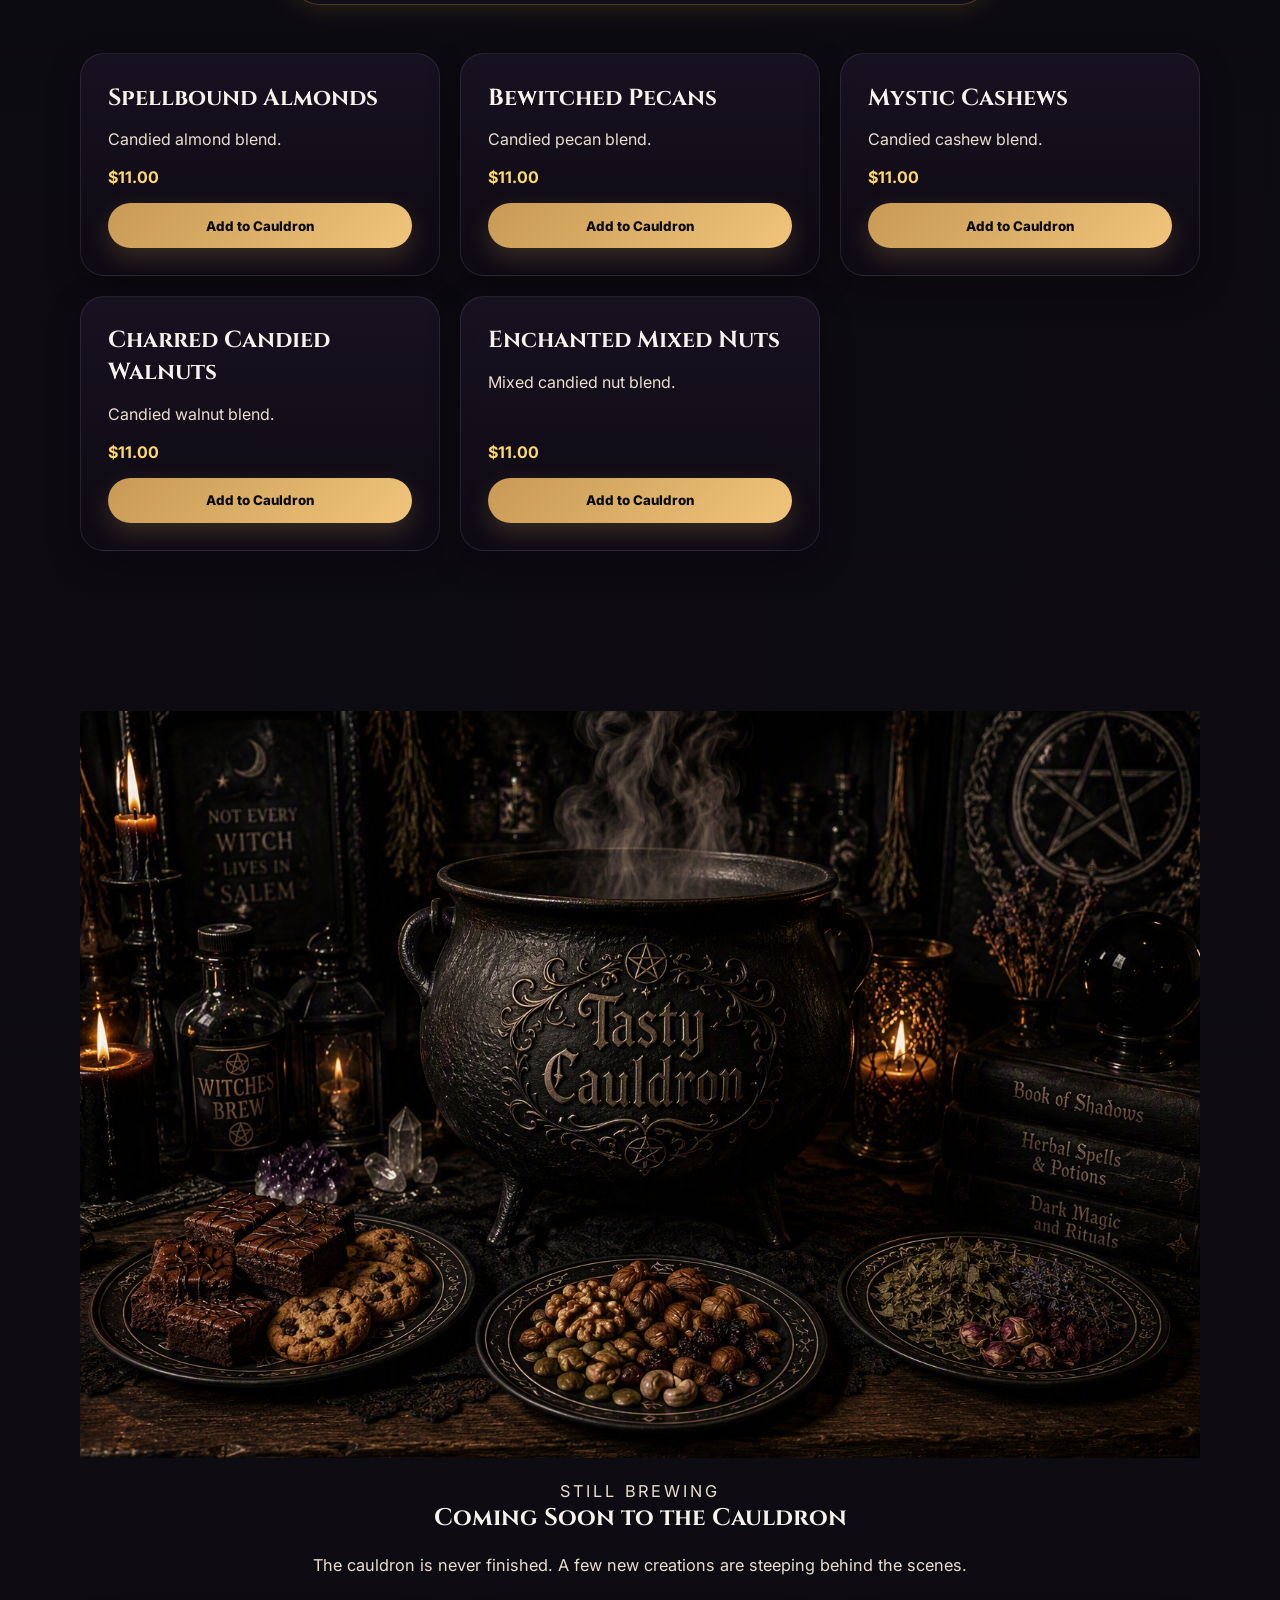
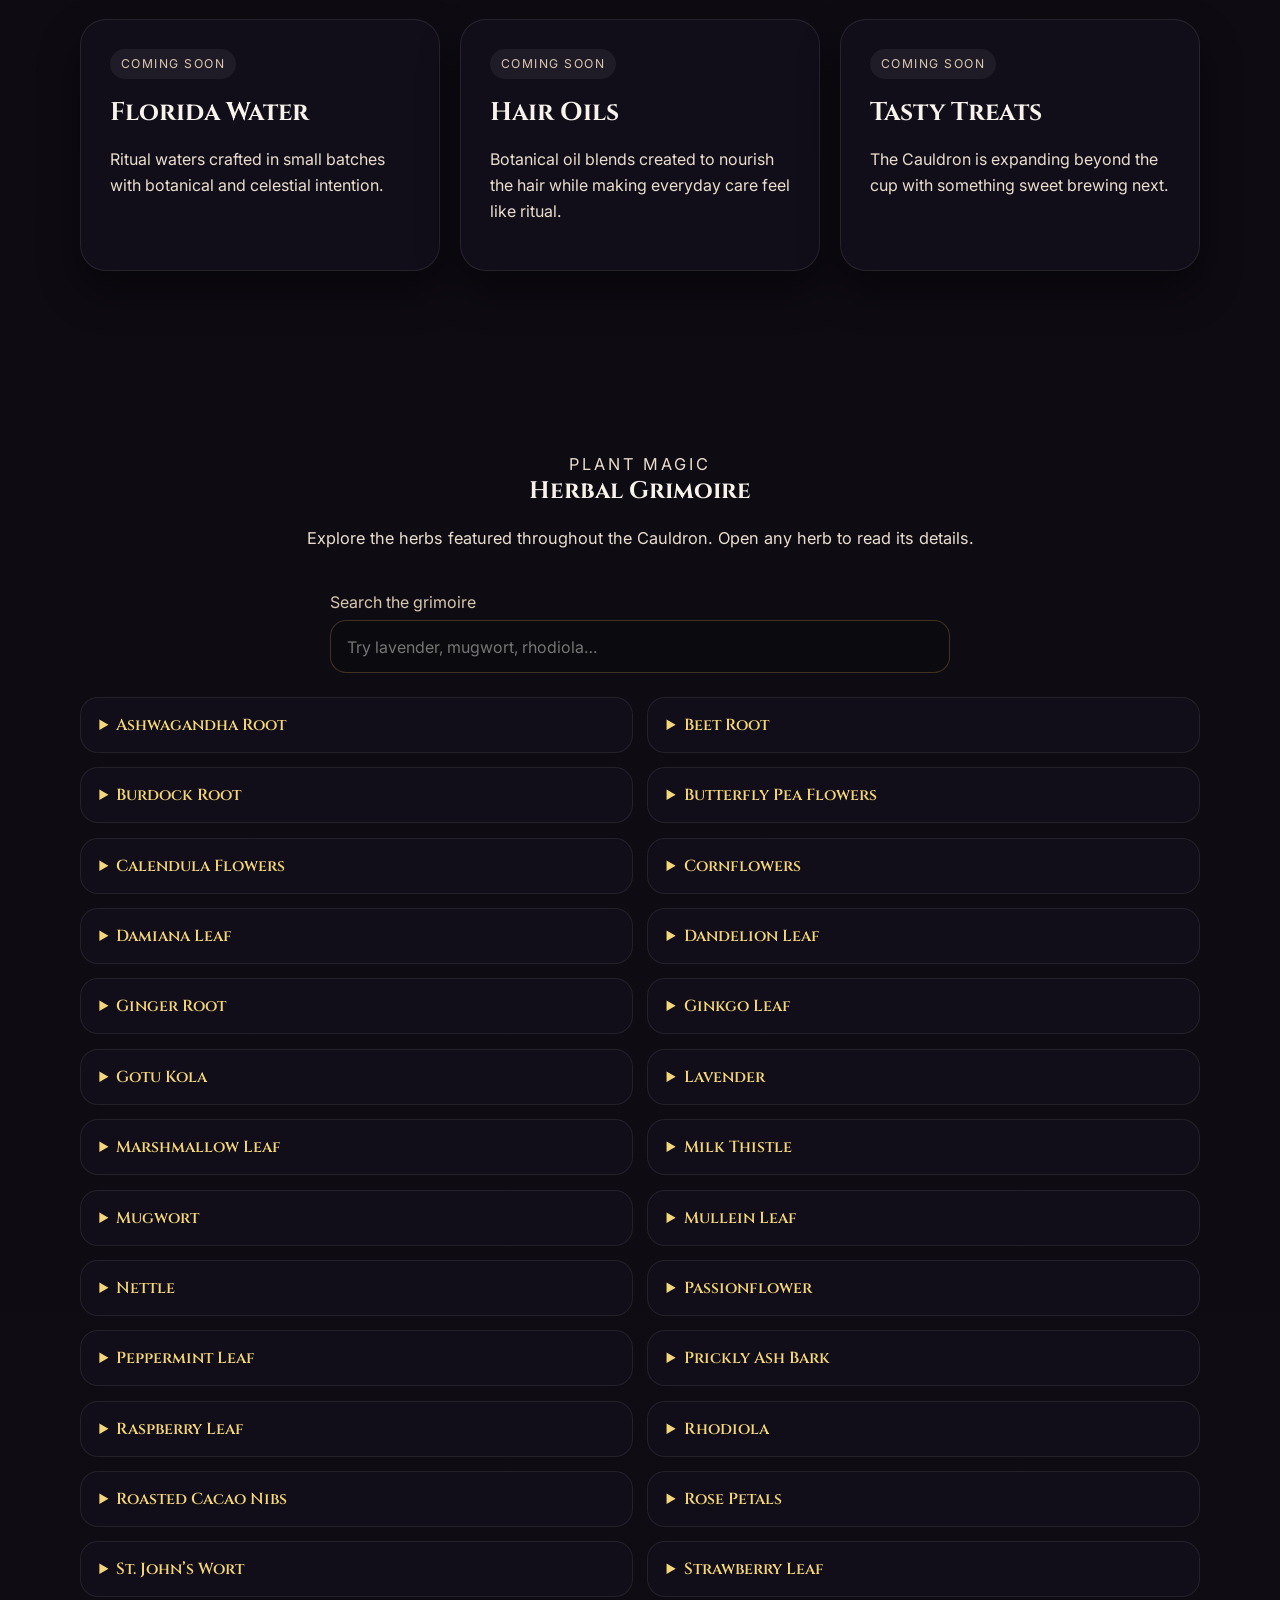
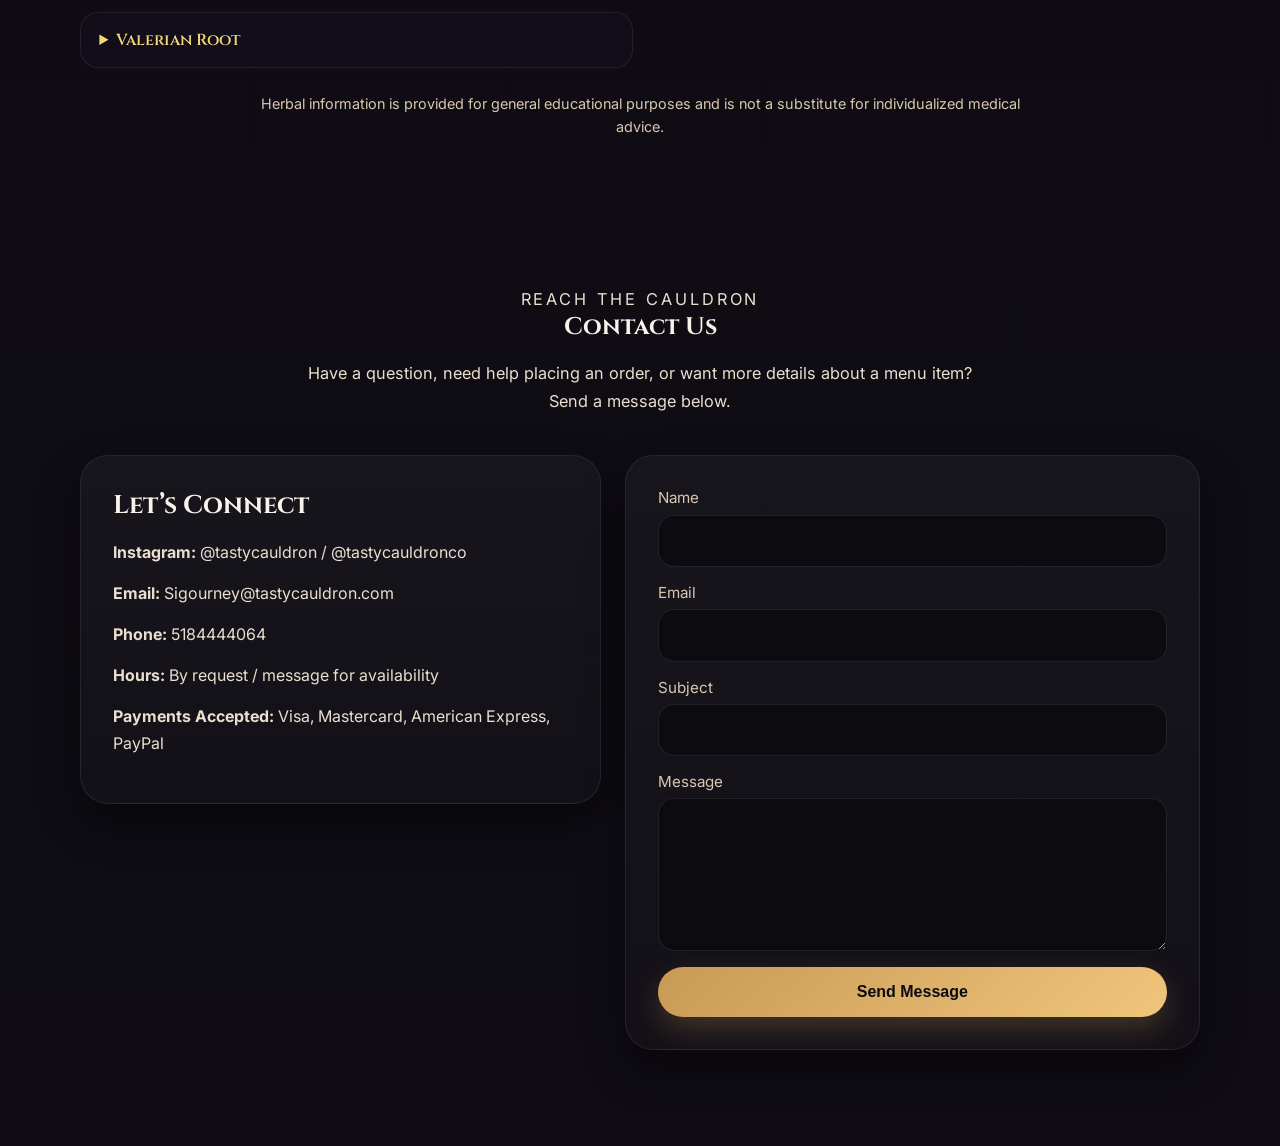
==== commit 4b766989: "Update print statement from 'Hello' to 'Goodbye'" ====
--- a/index.html
+++ b/index.html
@@ -108,6 +108,7 @@
       </div>
 
       <div class="subcollection-heading"><span class="collection-kicker">Original favorites</span><h3>OG Tea Collection</h3><p>Iced tea is $5. Loose tea is $25.</p></div>
+       <div class="signatureteas"><img src="images/signatureteas.jpg" alt="Image of cauldron and herbs on a plate></div>
       <div class="product-grid tea-grid">
         <article class="product-card"><h3>The Ritual</h3><p class="product-desc">Mugwort, dandelion leaf, peppermint leaf, St. Johns wort.</p><p class="option-note">Choose iced or loose tea.</p><button class="snipcart-add-item add-btn" data-item-id="the-ritual-tea" data-item-name="The Ritual" data-item-price="5.00" data-item-url="/index.html" data-item-description="The Ritual tea" data-item-image="/images/og-tea-menu.png" data-item-custom1-name="Tea Style" data-item-custom1-options="Iced|Loose Tea[+20.00]" data-item-custom1-required="true">Add to Cauldron</button></article>
         <article class="product-card"><h3>Breathe</h3><p class="product-desc">Dandelion leaf, burdock root, marshmallow leaf, mullein leaf.</p><p class="option-note">Choose iced or loose tea.</p><button class="snipcart-add-item add-btn" data-item-id="breathe-tea" data-item-name="Breathe" data-item-price="5.00" data-item-url="/index.html" data-item-description="Breathe tea" data-item-image="/images/og-tea-menu.png" data-item-custom1-name="Tea Style" data-item-custom1-options="Iced|Loose Tea[+20.00]" data-item-custom1-required="true">Add to Cauldron</button></article>
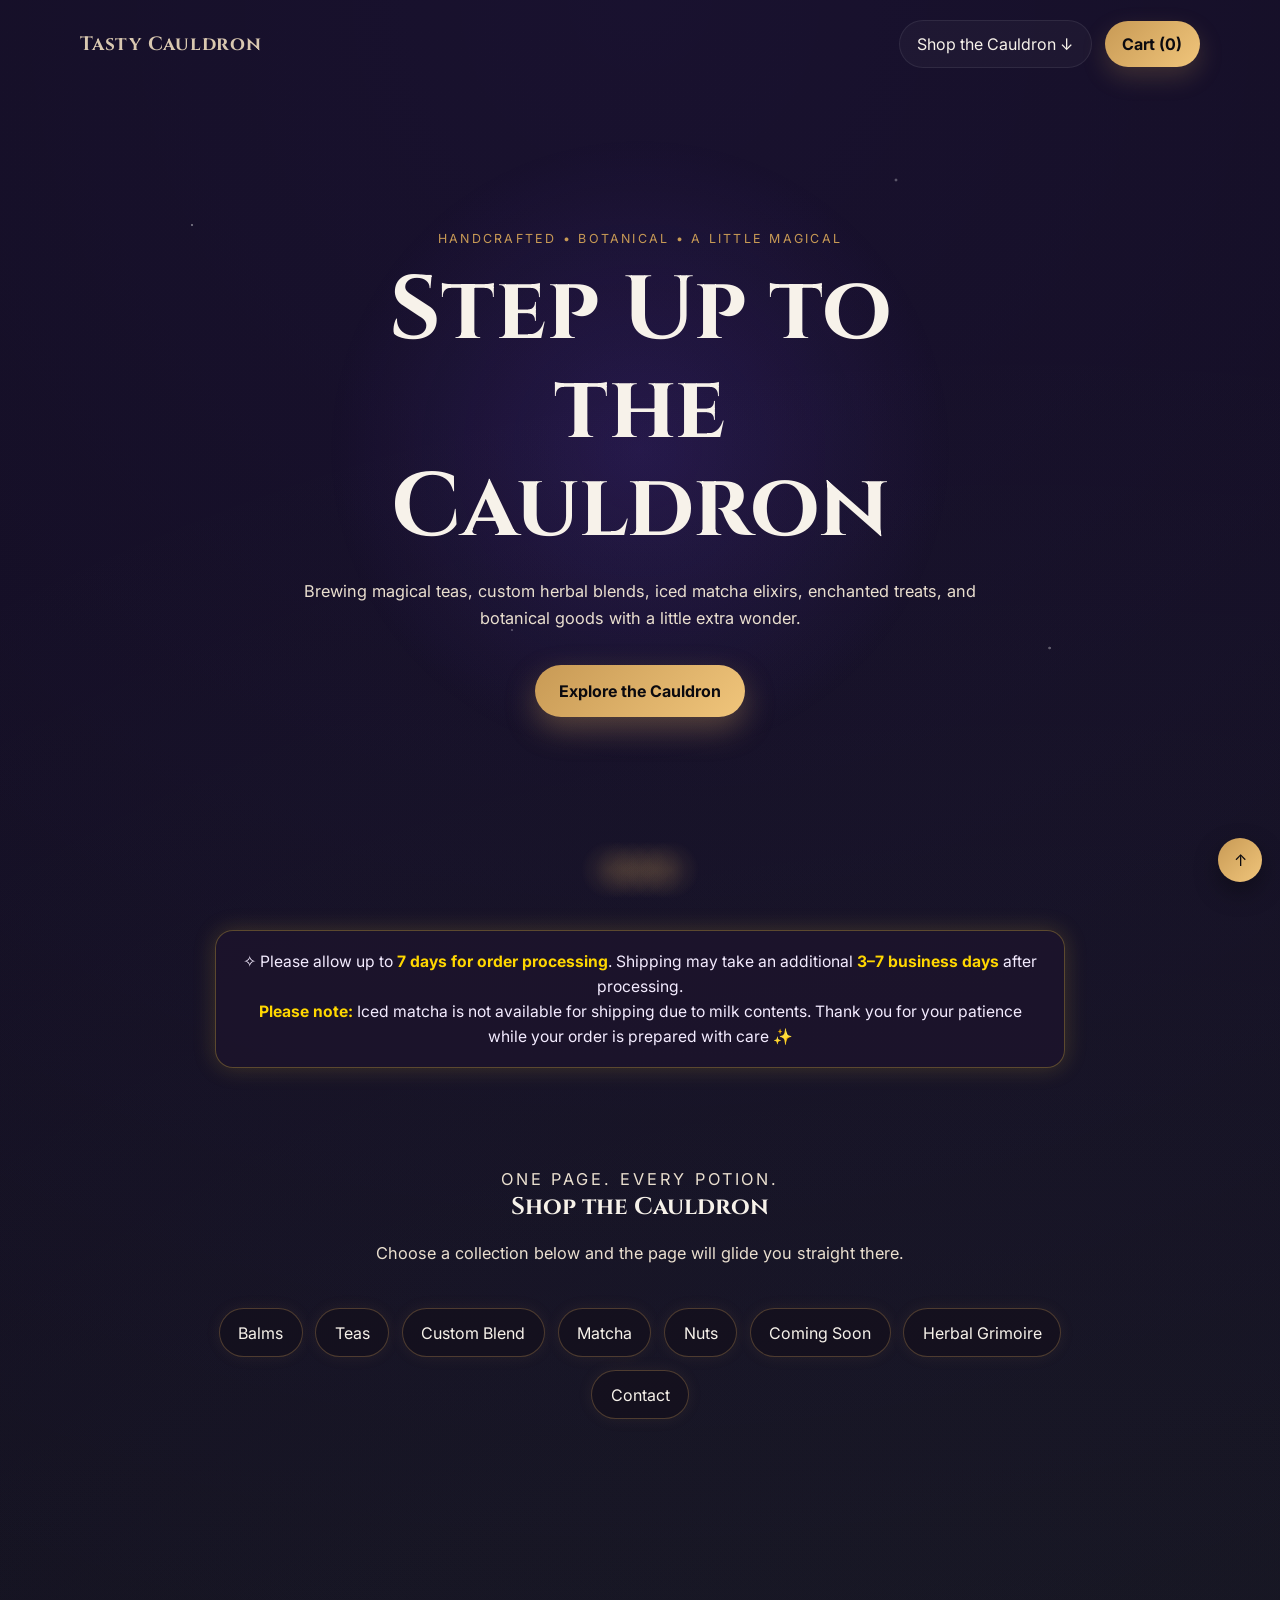
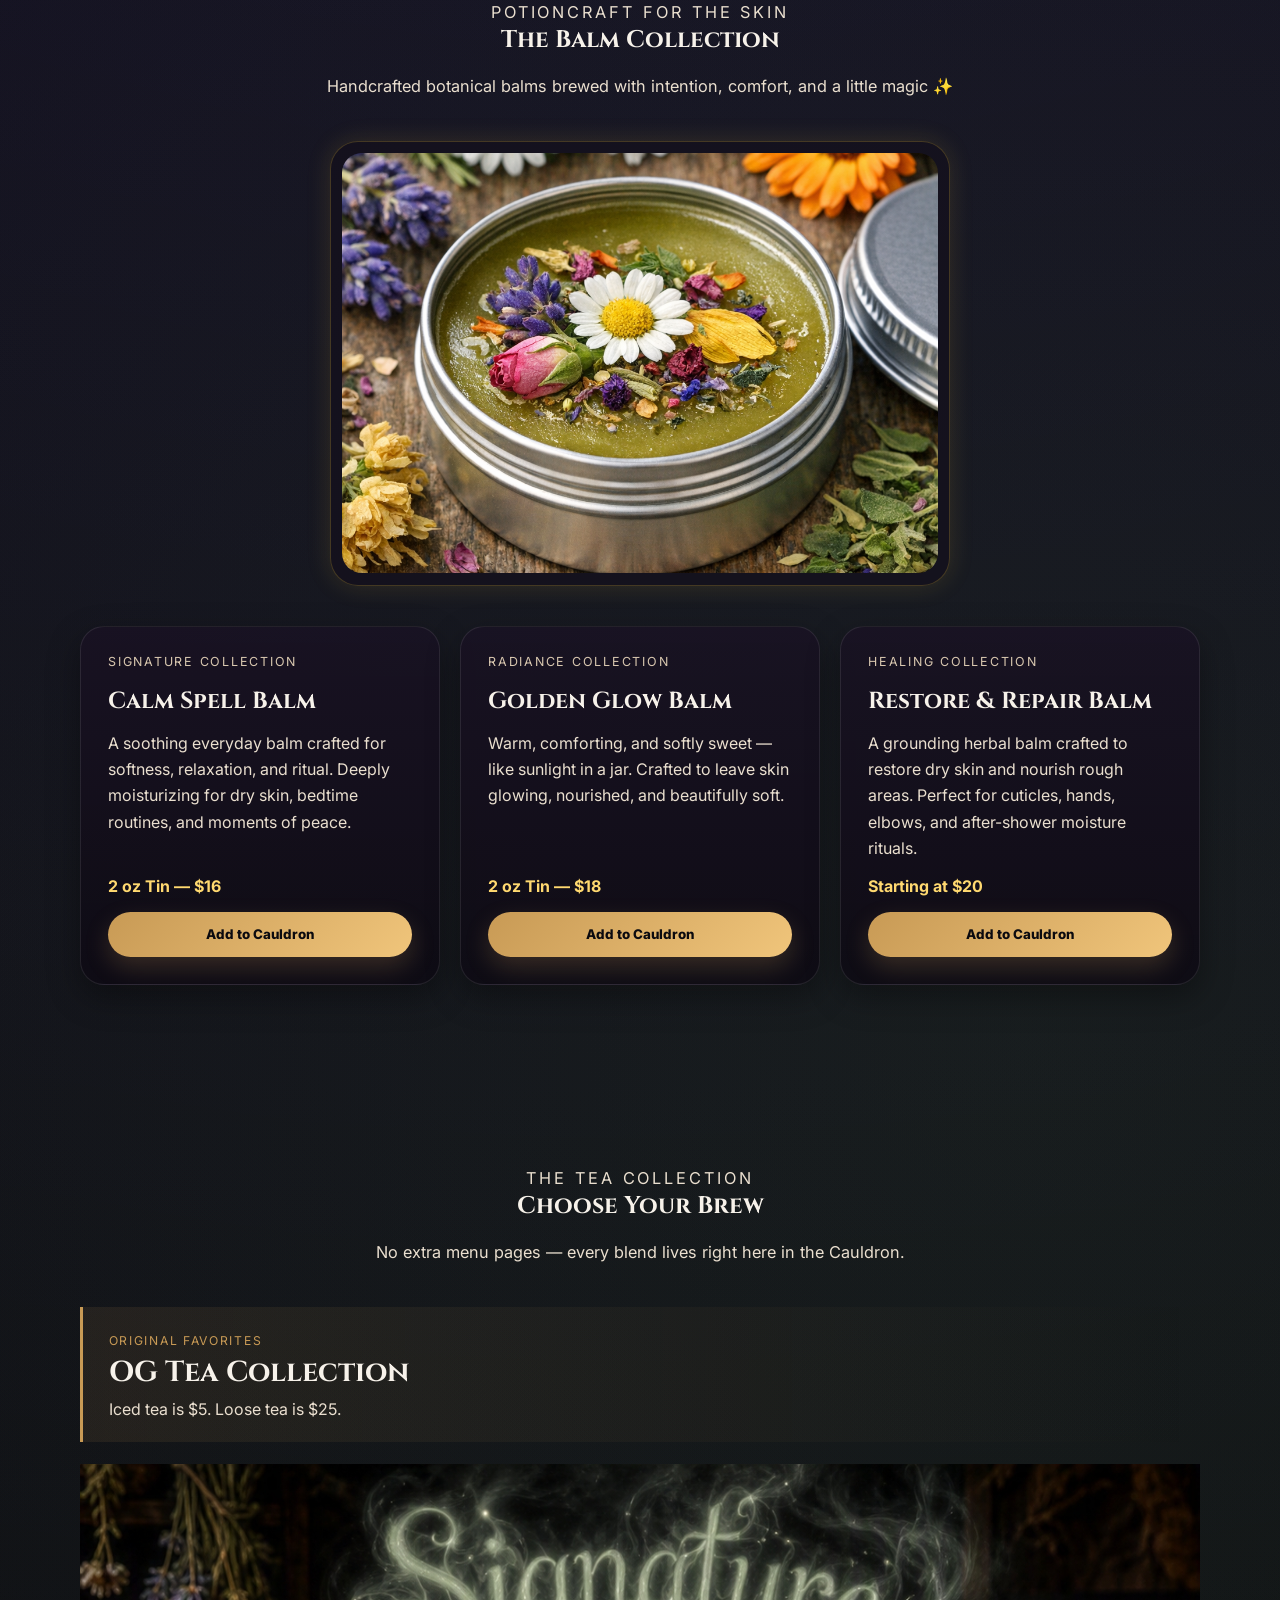
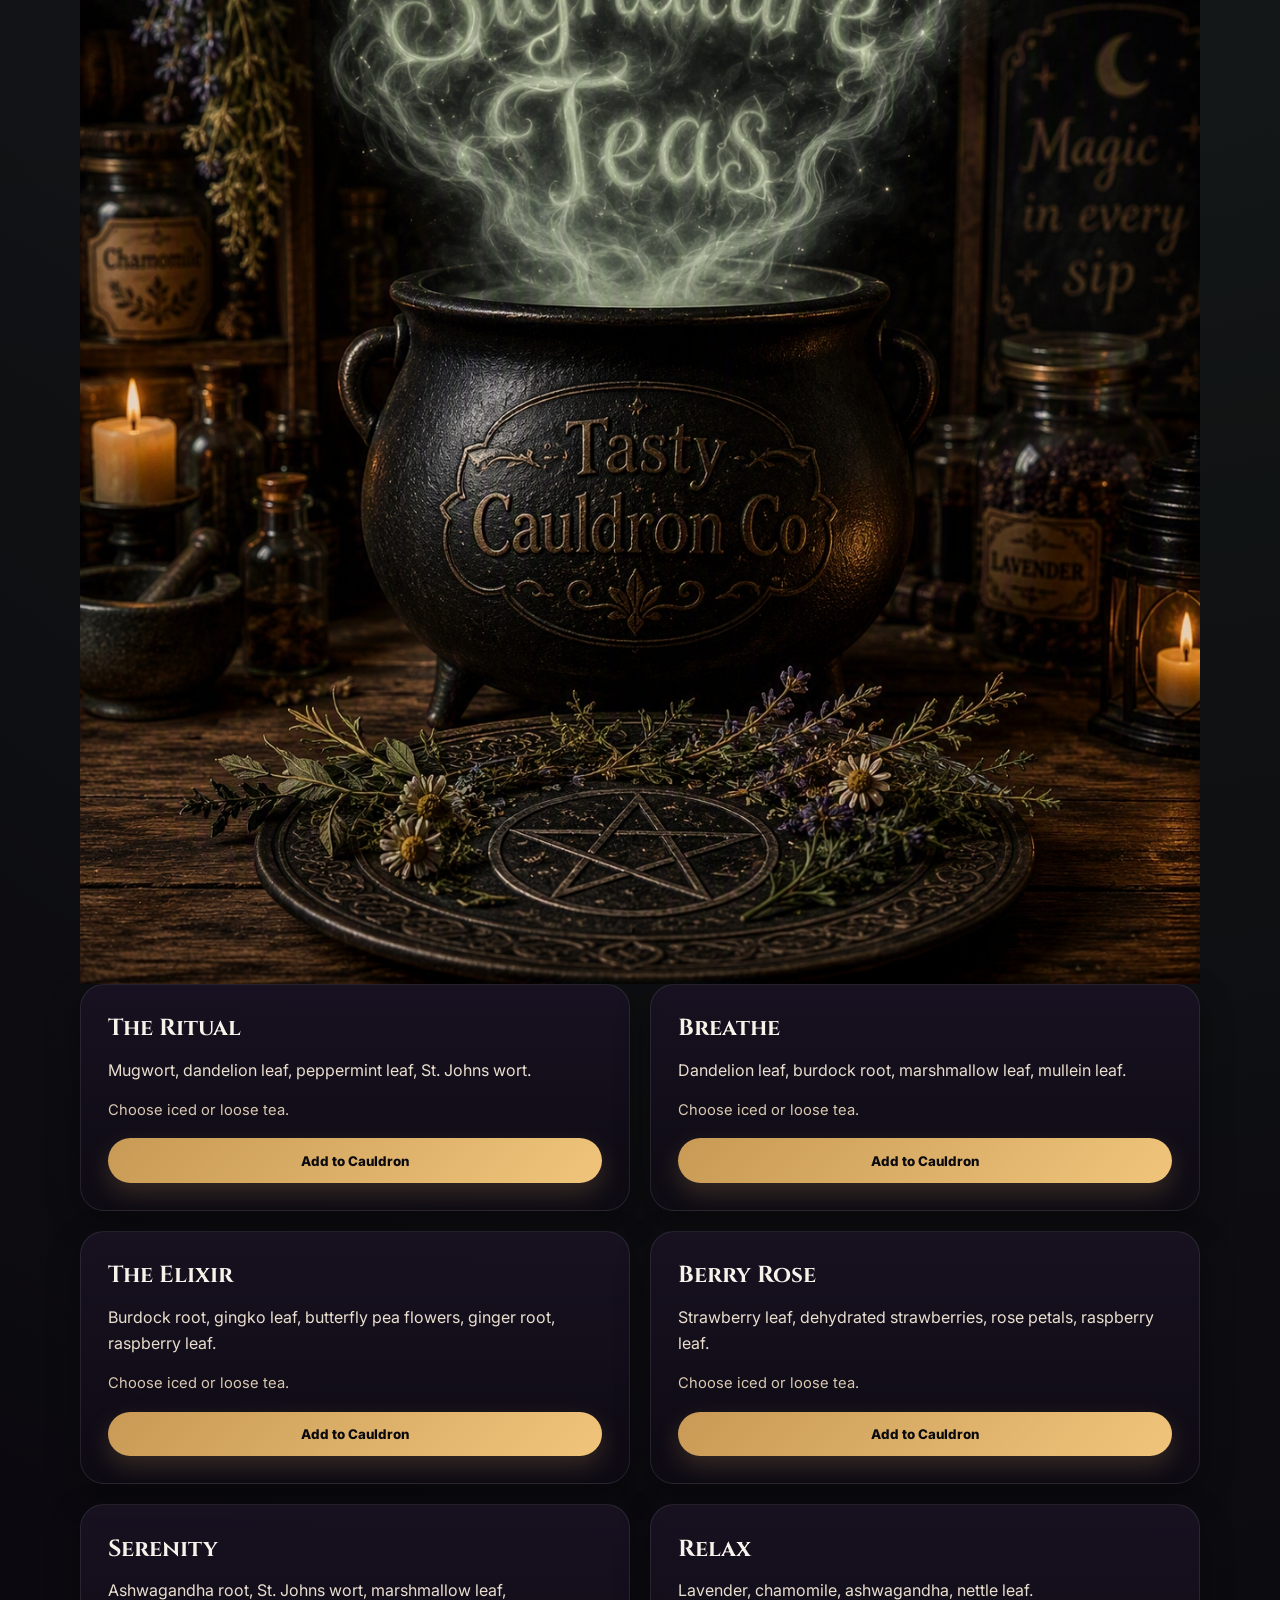
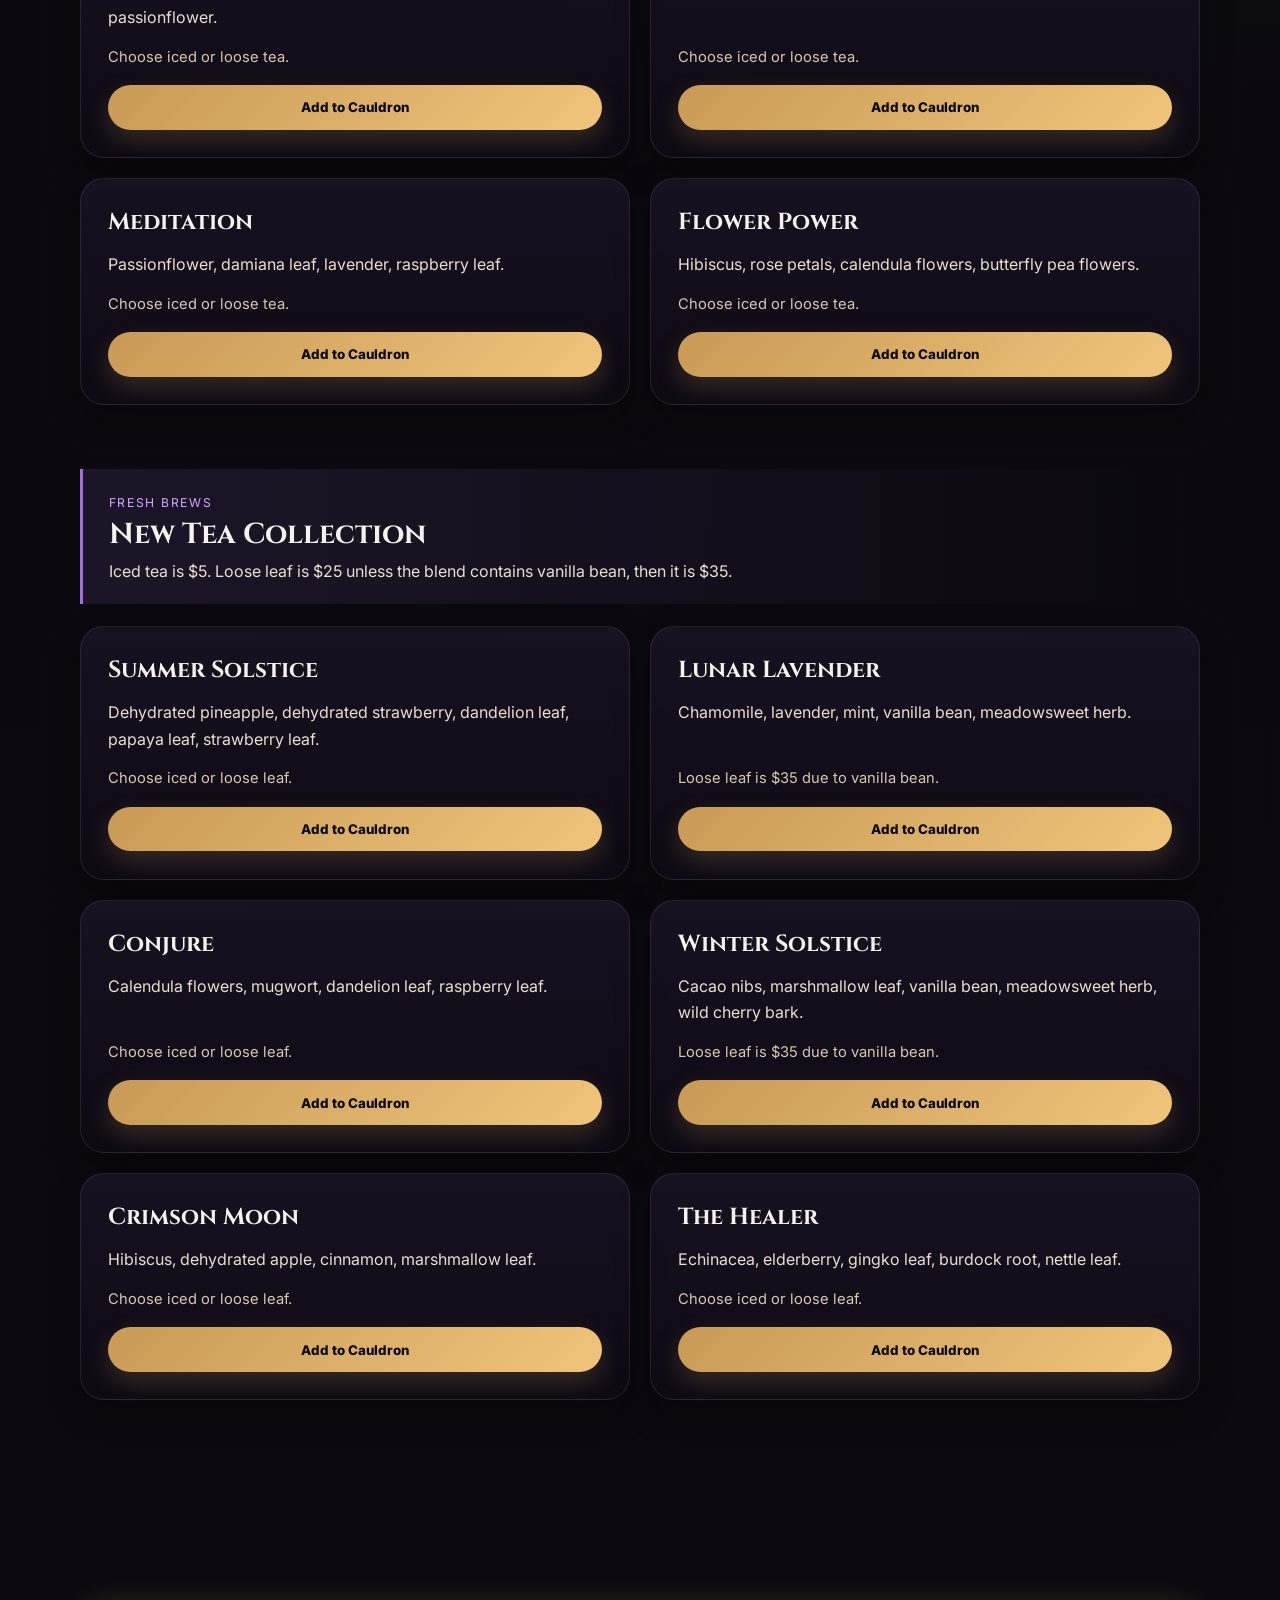
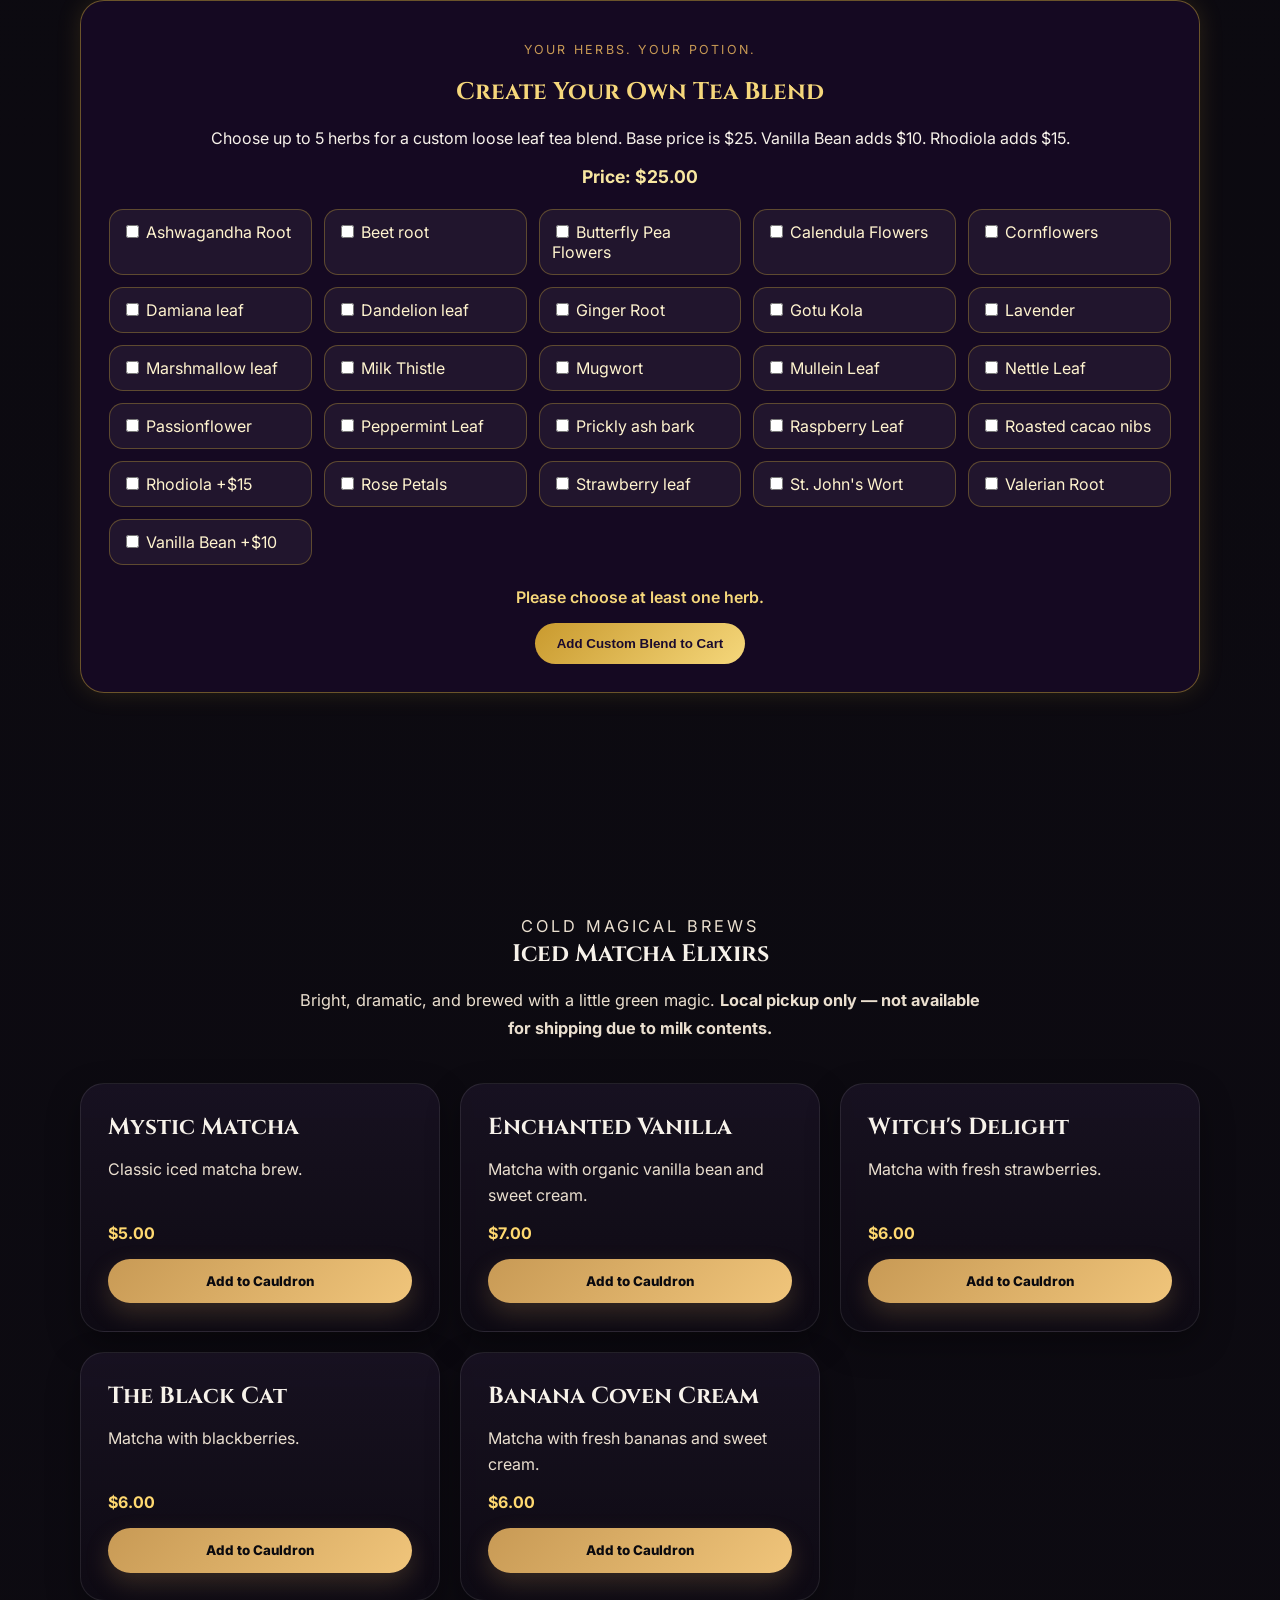
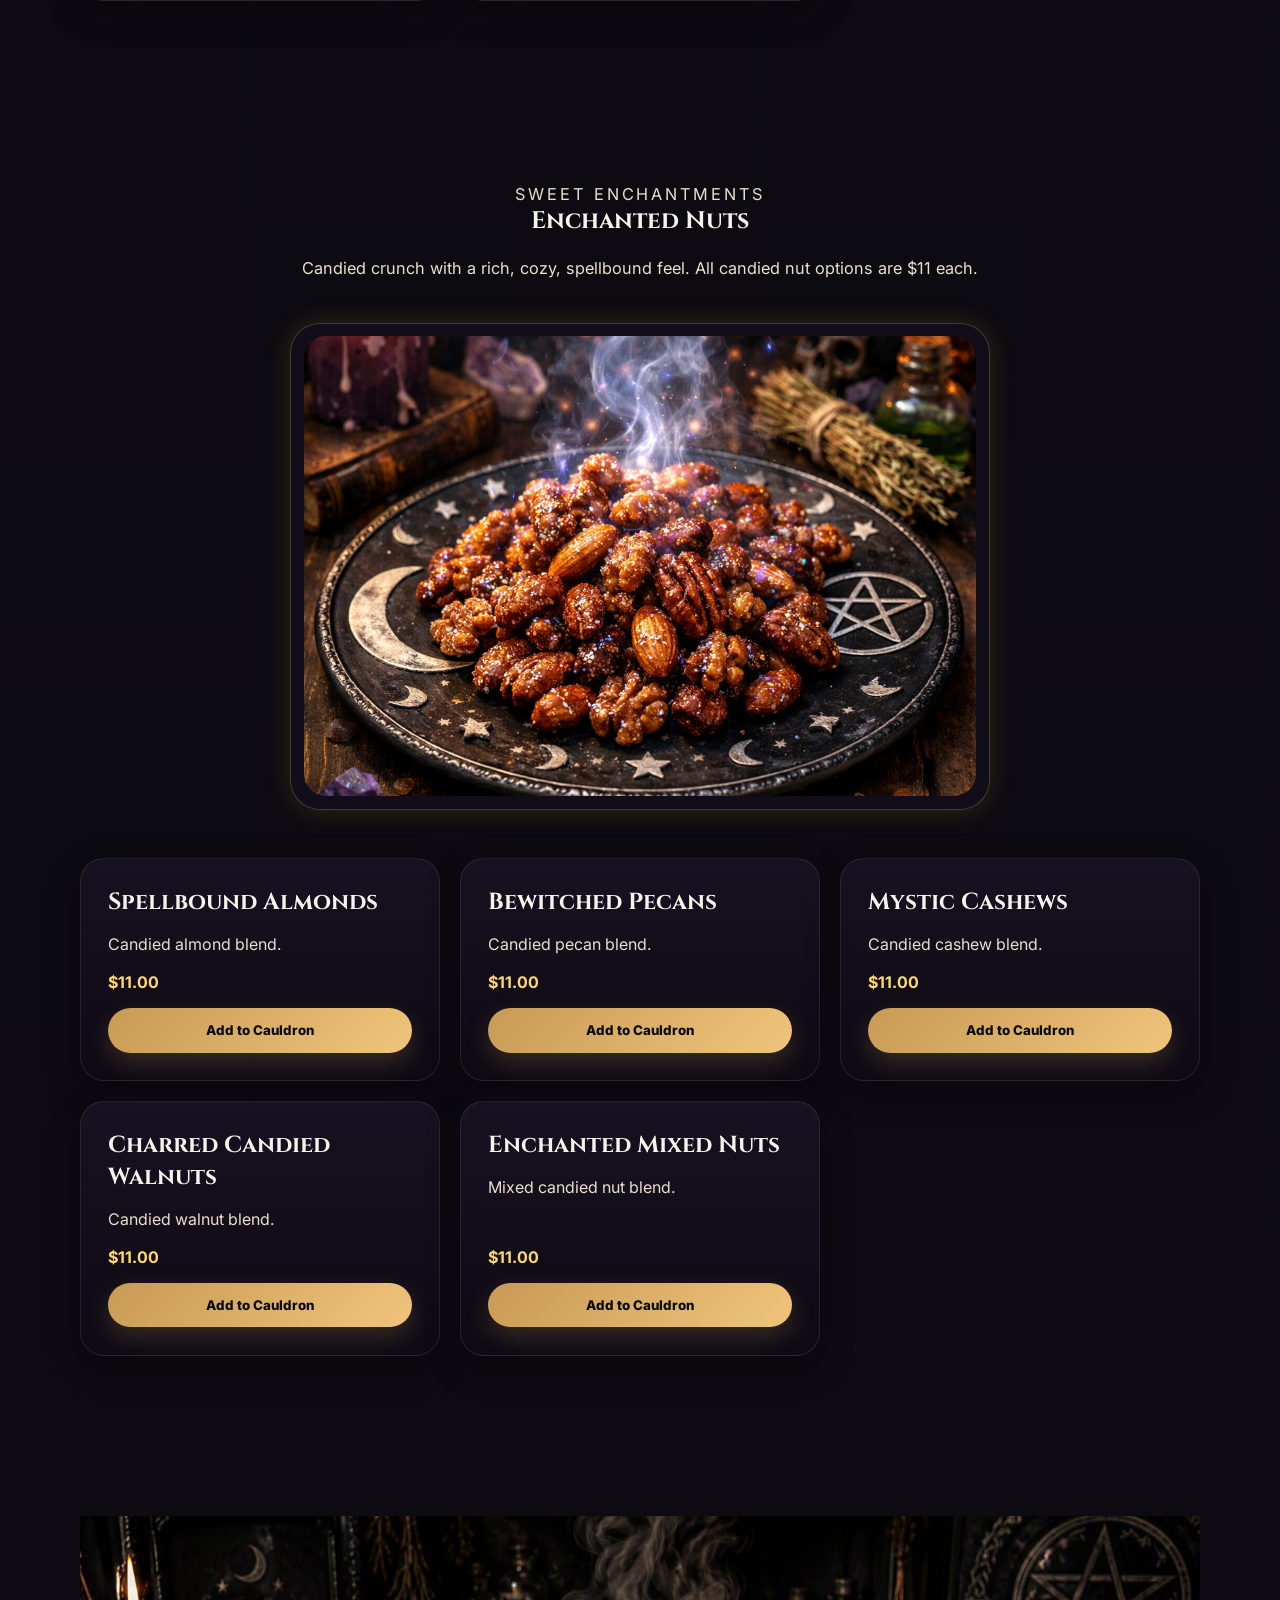
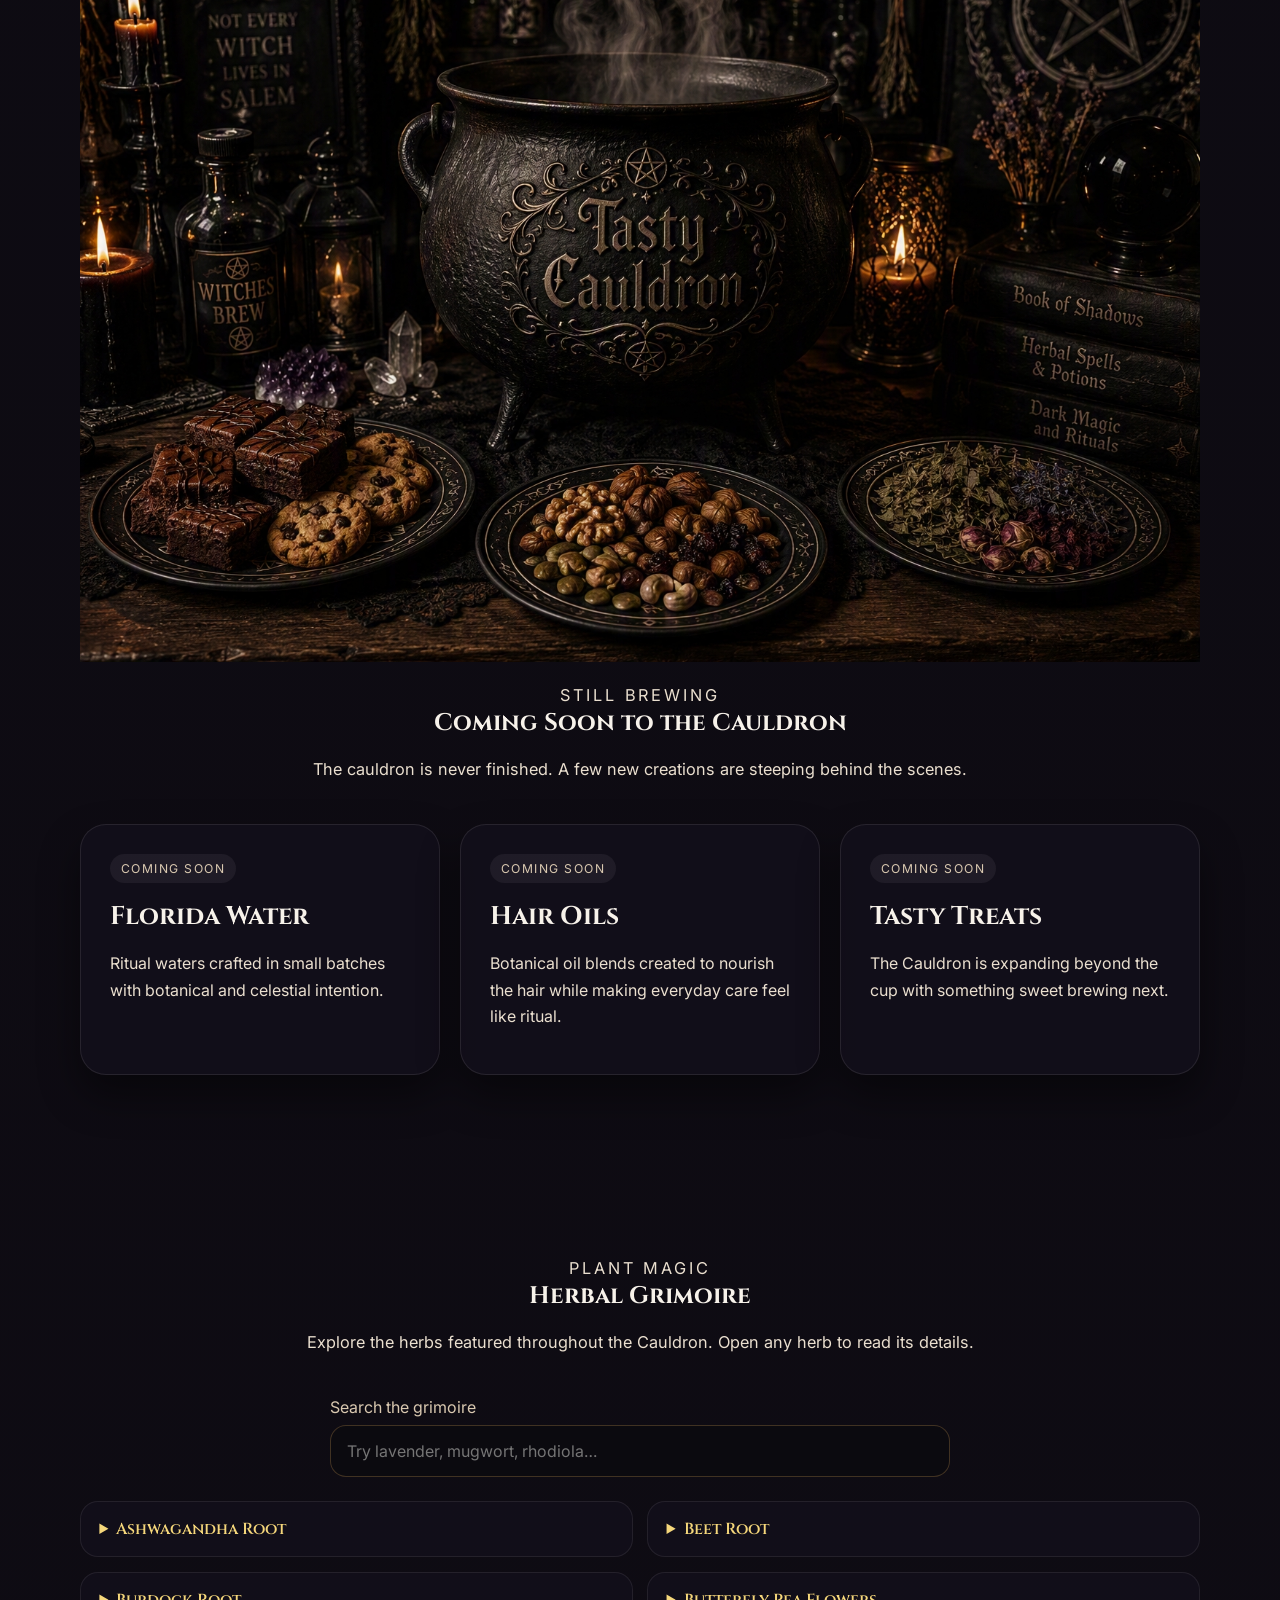
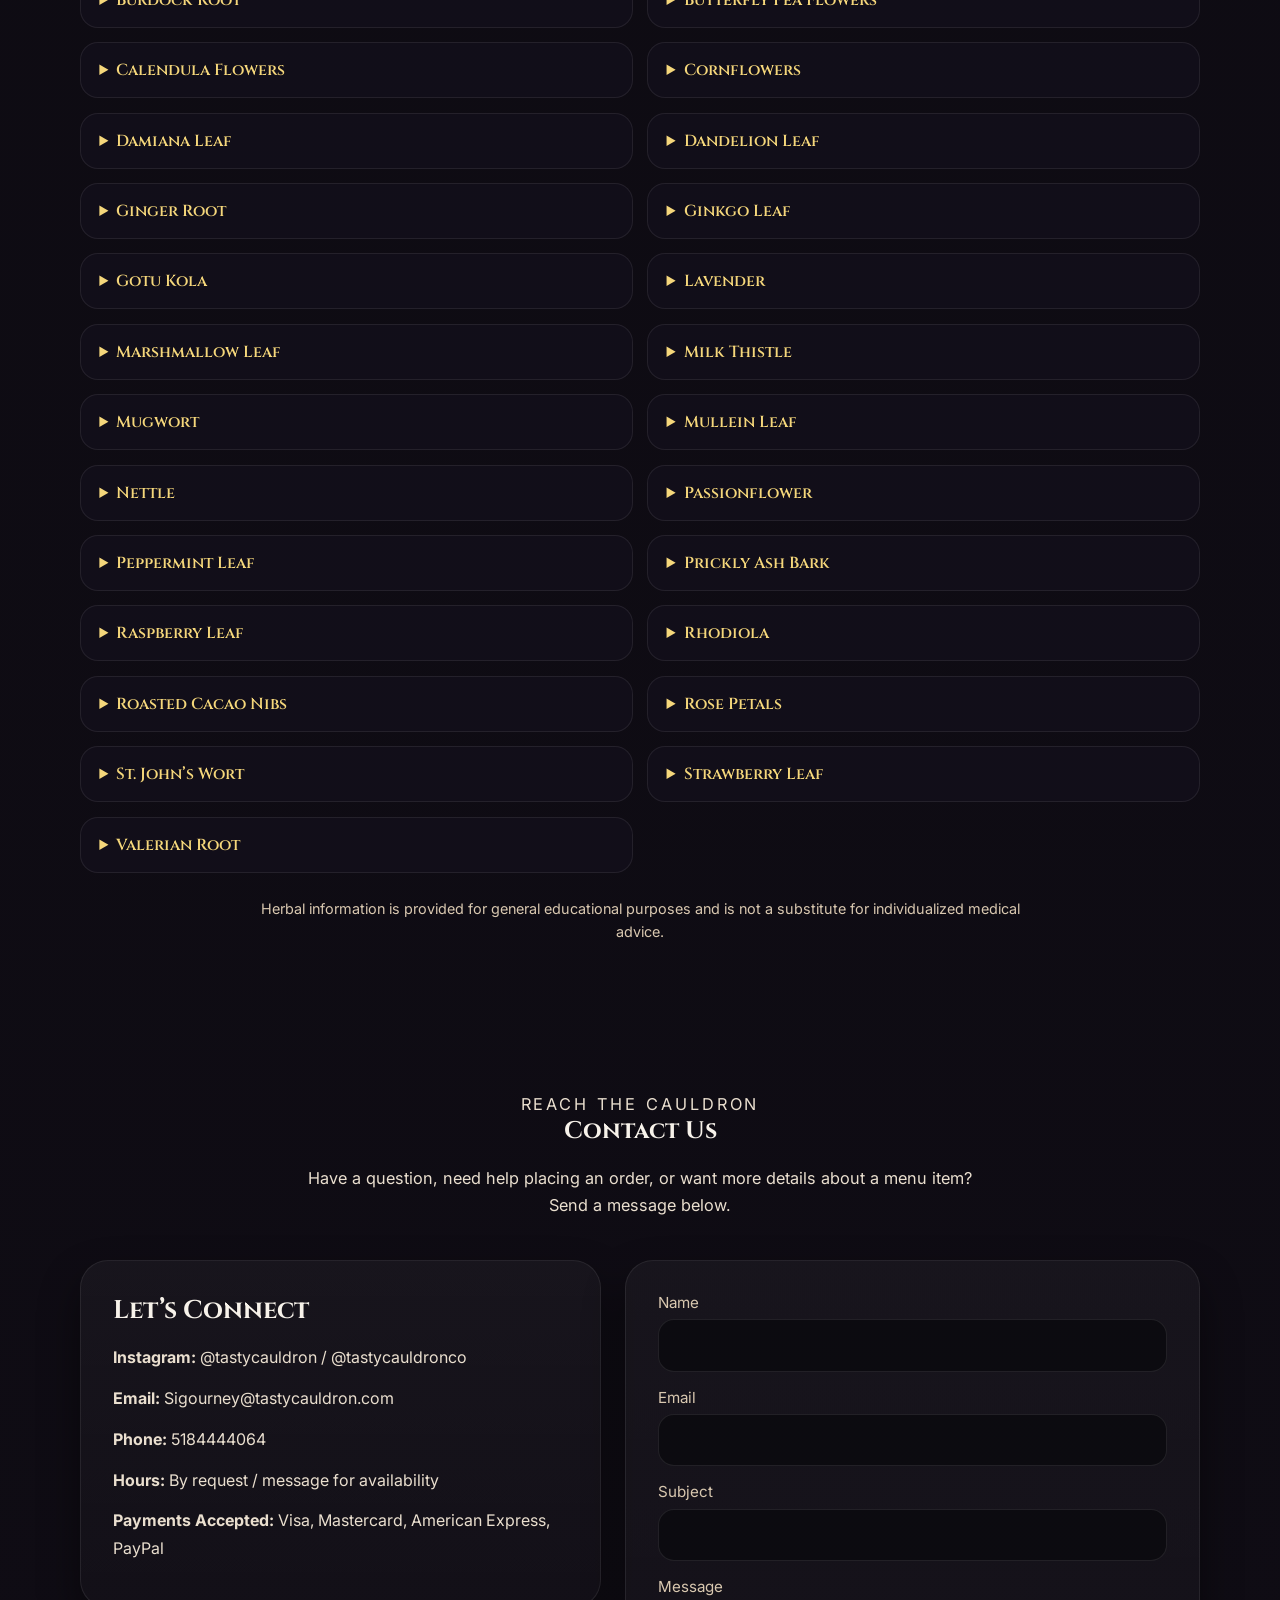
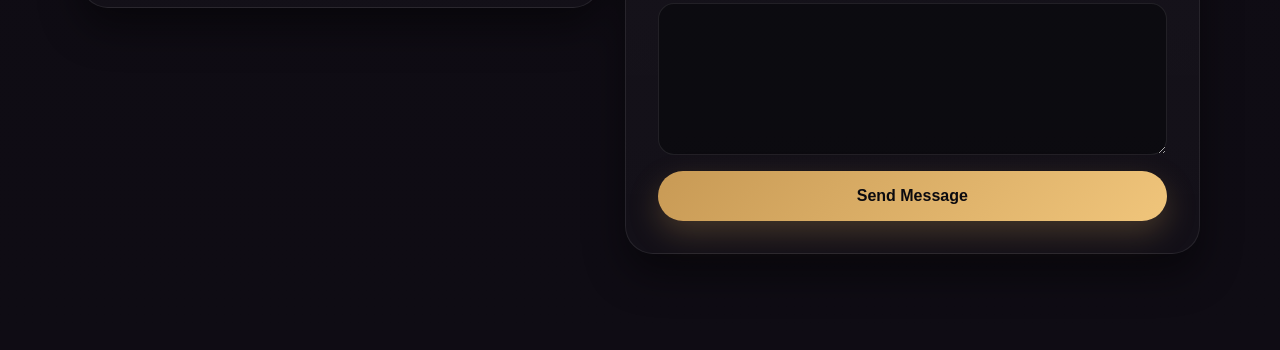
==== commit 02fddd64: "Update print statement from 'Hello' to 'Goodbye'" ====
--- a/index.html
+++ b/index.html
@@ -108,7 +108,8 @@
       </div>
 
       <div class="subcollection-heading"><span class="collection-kicker">Original favorites</span><h3>OG Tea Collection</h3><p>Iced tea is $5. Loose tea is $25.</p></div>
-       <div class="signatureteas"><img src="images/signatureteas.jpg" alt="Image of cauldron and herbs on a plate></div>
+       <div class="signatureteas"><img src="images/signatureteas.jpg" alt="Image of cauldron and herbs on a plate">
+      </div>
       <div class="product-grid tea-grid">
         <article class="product-card"><h3>The Ritual</h3><p class="product-desc">Mugwort, dandelion leaf, peppermint leaf, St. Johns wort.</p><p class="option-note">Choose iced or loose tea.</p><button class="snipcart-add-item add-btn" data-item-id="the-ritual-tea" data-item-name="The Ritual" data-item-price="5.00" data-item-url="/index.html" data-item-description="The Ritual tea" data-item-image="/images/og-tea-menu.png" data-item-custom1-name="Tea Style" data-item-custom1-options="Iced|Loose Tea[+20.00]" data-item-custom1-required="true">Add to Cauldron</button></article>
         <article class="product-card"><h3>Breathe</h3><p class="product-desc">Dandelion leaf, burdock root, marshmallow leaf, mullein leaf.</p><p class="option-note">Choose iced or loose tea.</p><button class="snipcart-add-item add-btn" data-item-id="breathe-tea" data-item-name="Breathe" data-item-price="5.00" data-item-url="/index.html" data-item-description="Breathe tea" data-item-image="/images/og-tea-menu.png" data-item-custom1-name="Tea Style" data-item-custom1-options="Iced|Loose Tea[+20.00]" data-item-custom1-required="true">Add to Cauldron</button></article>
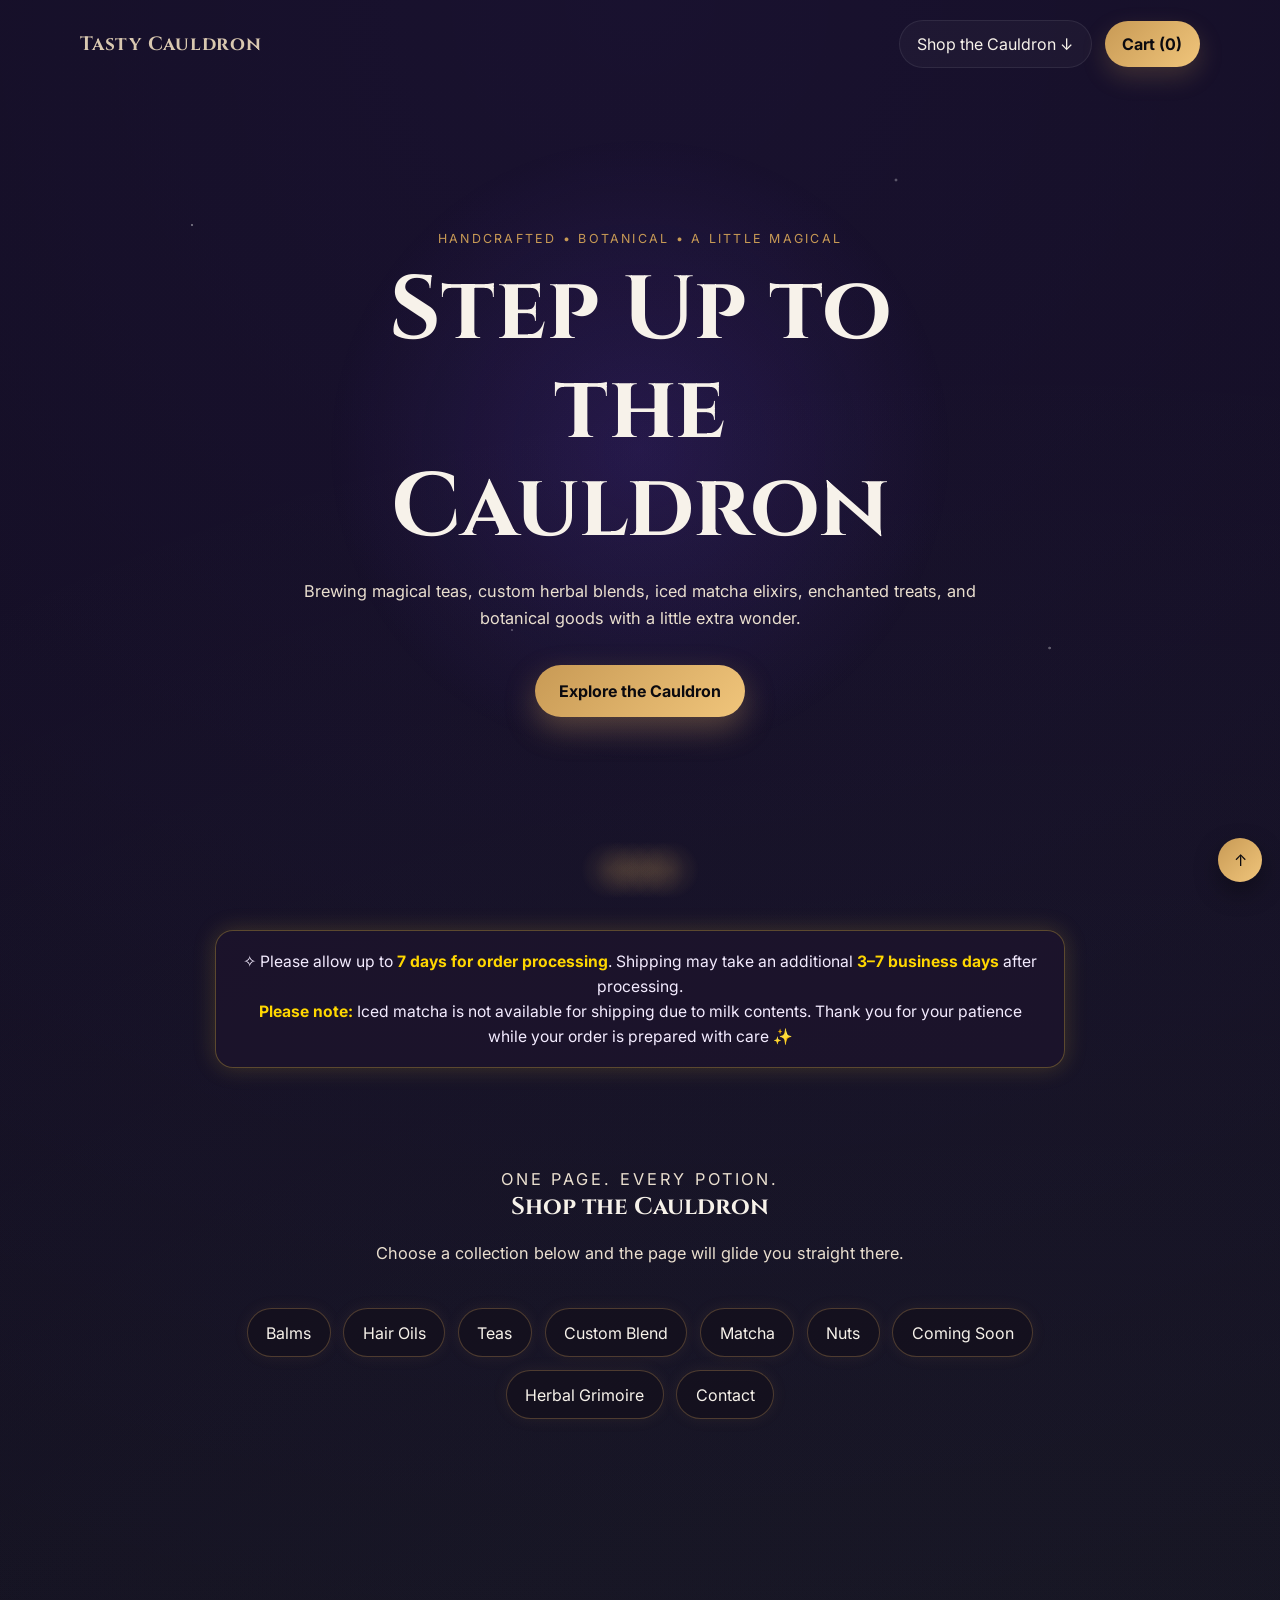
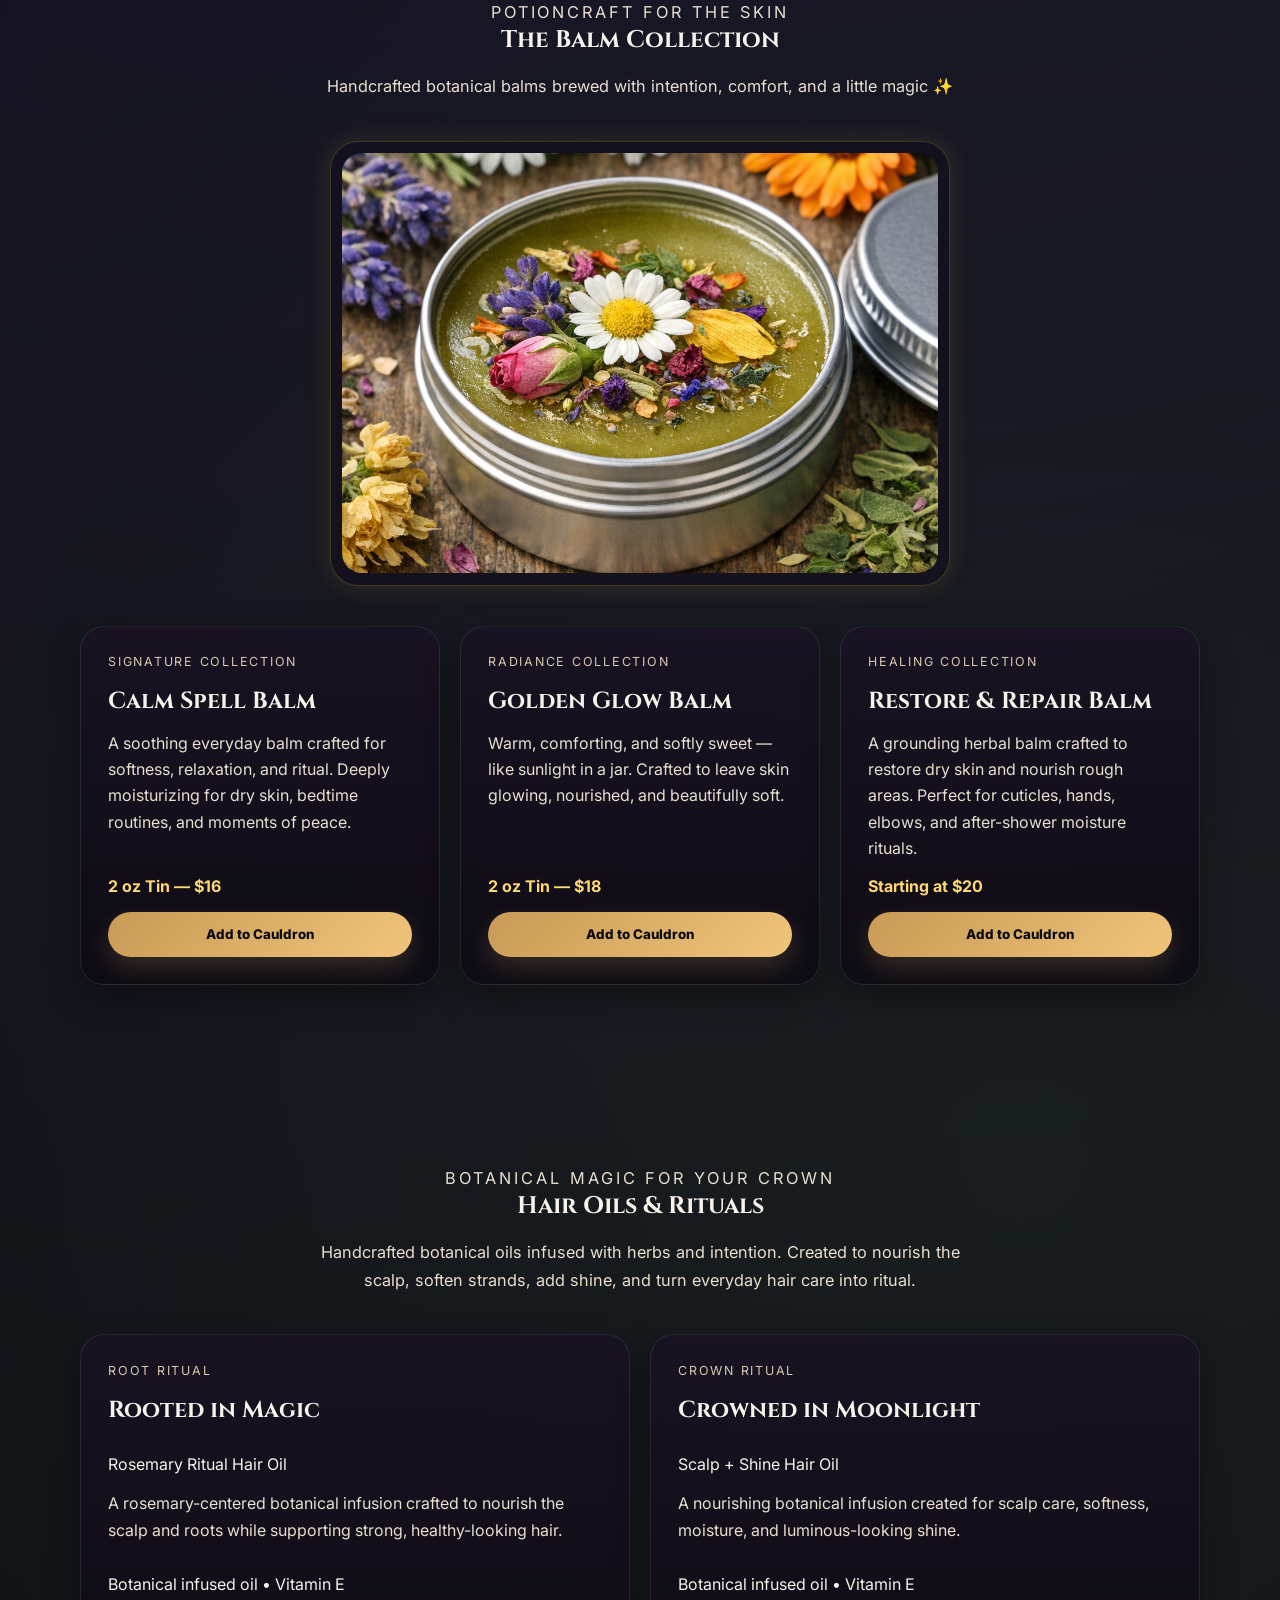
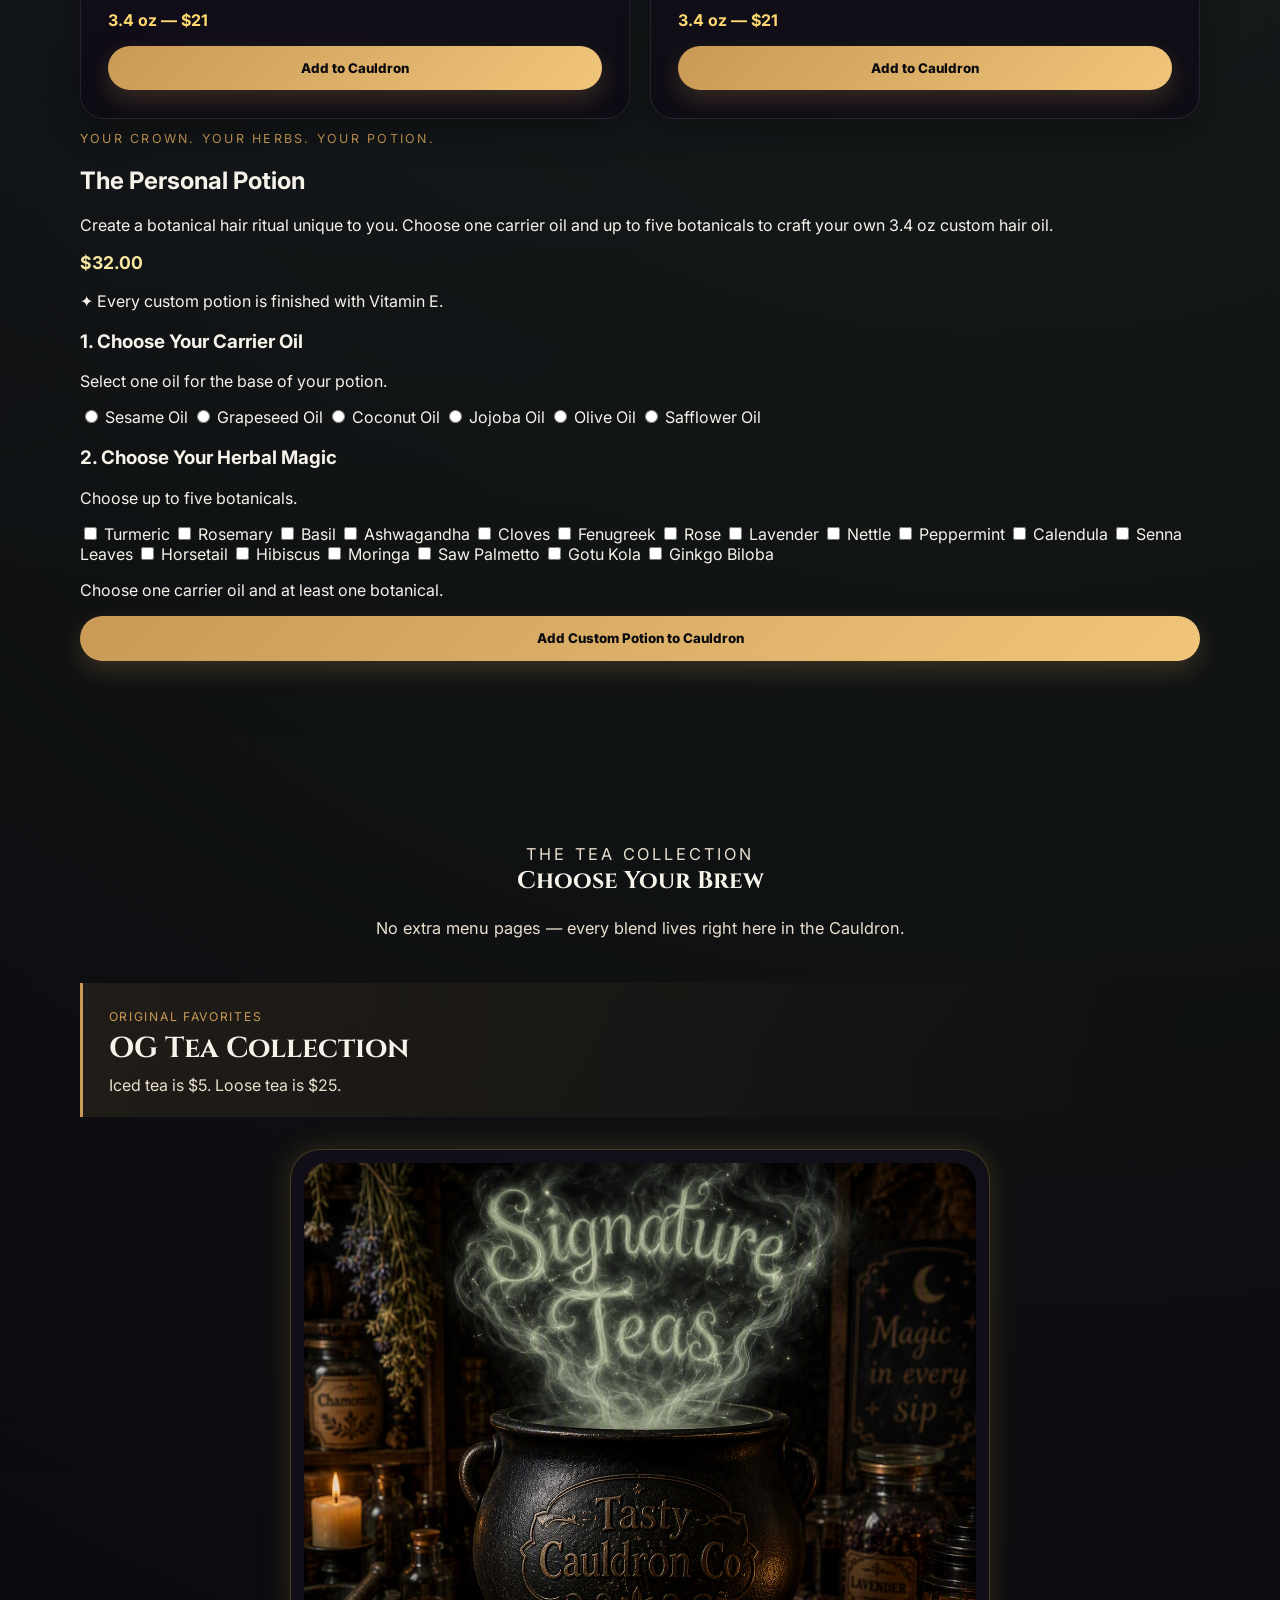
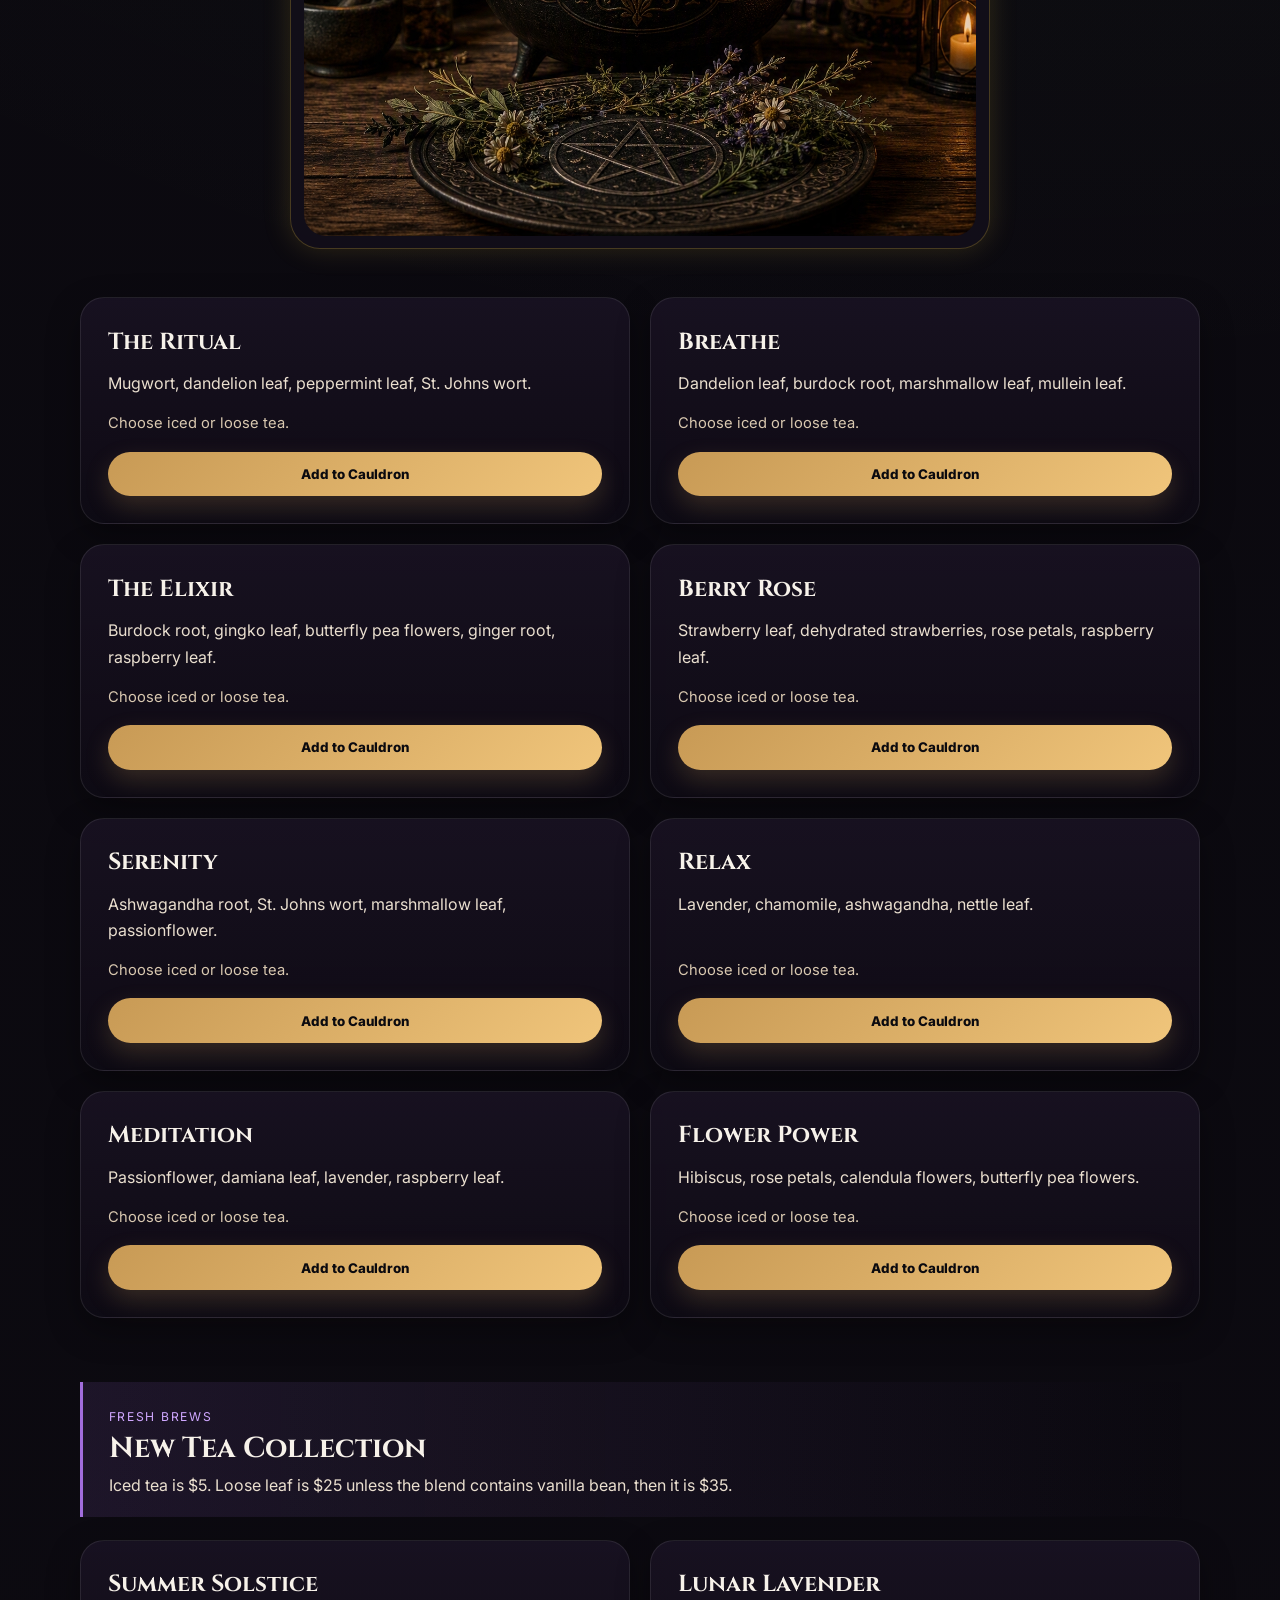
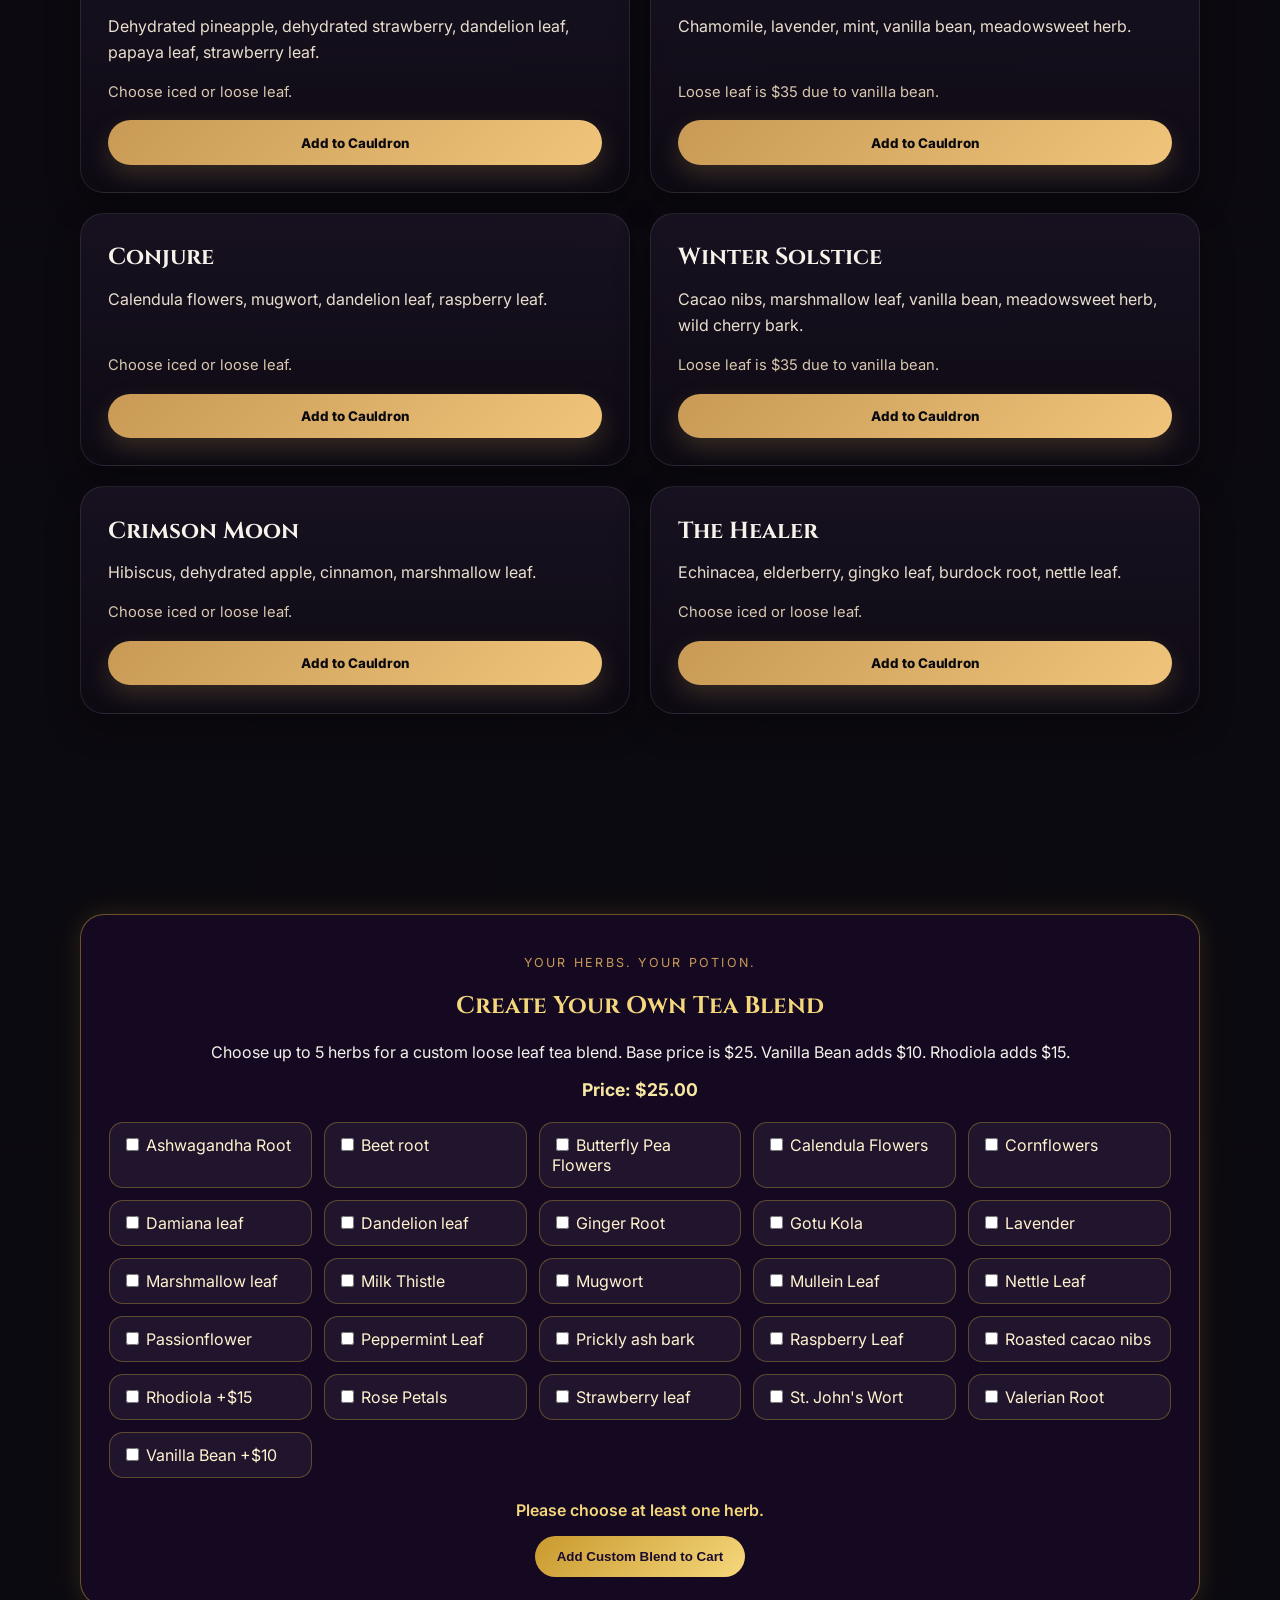
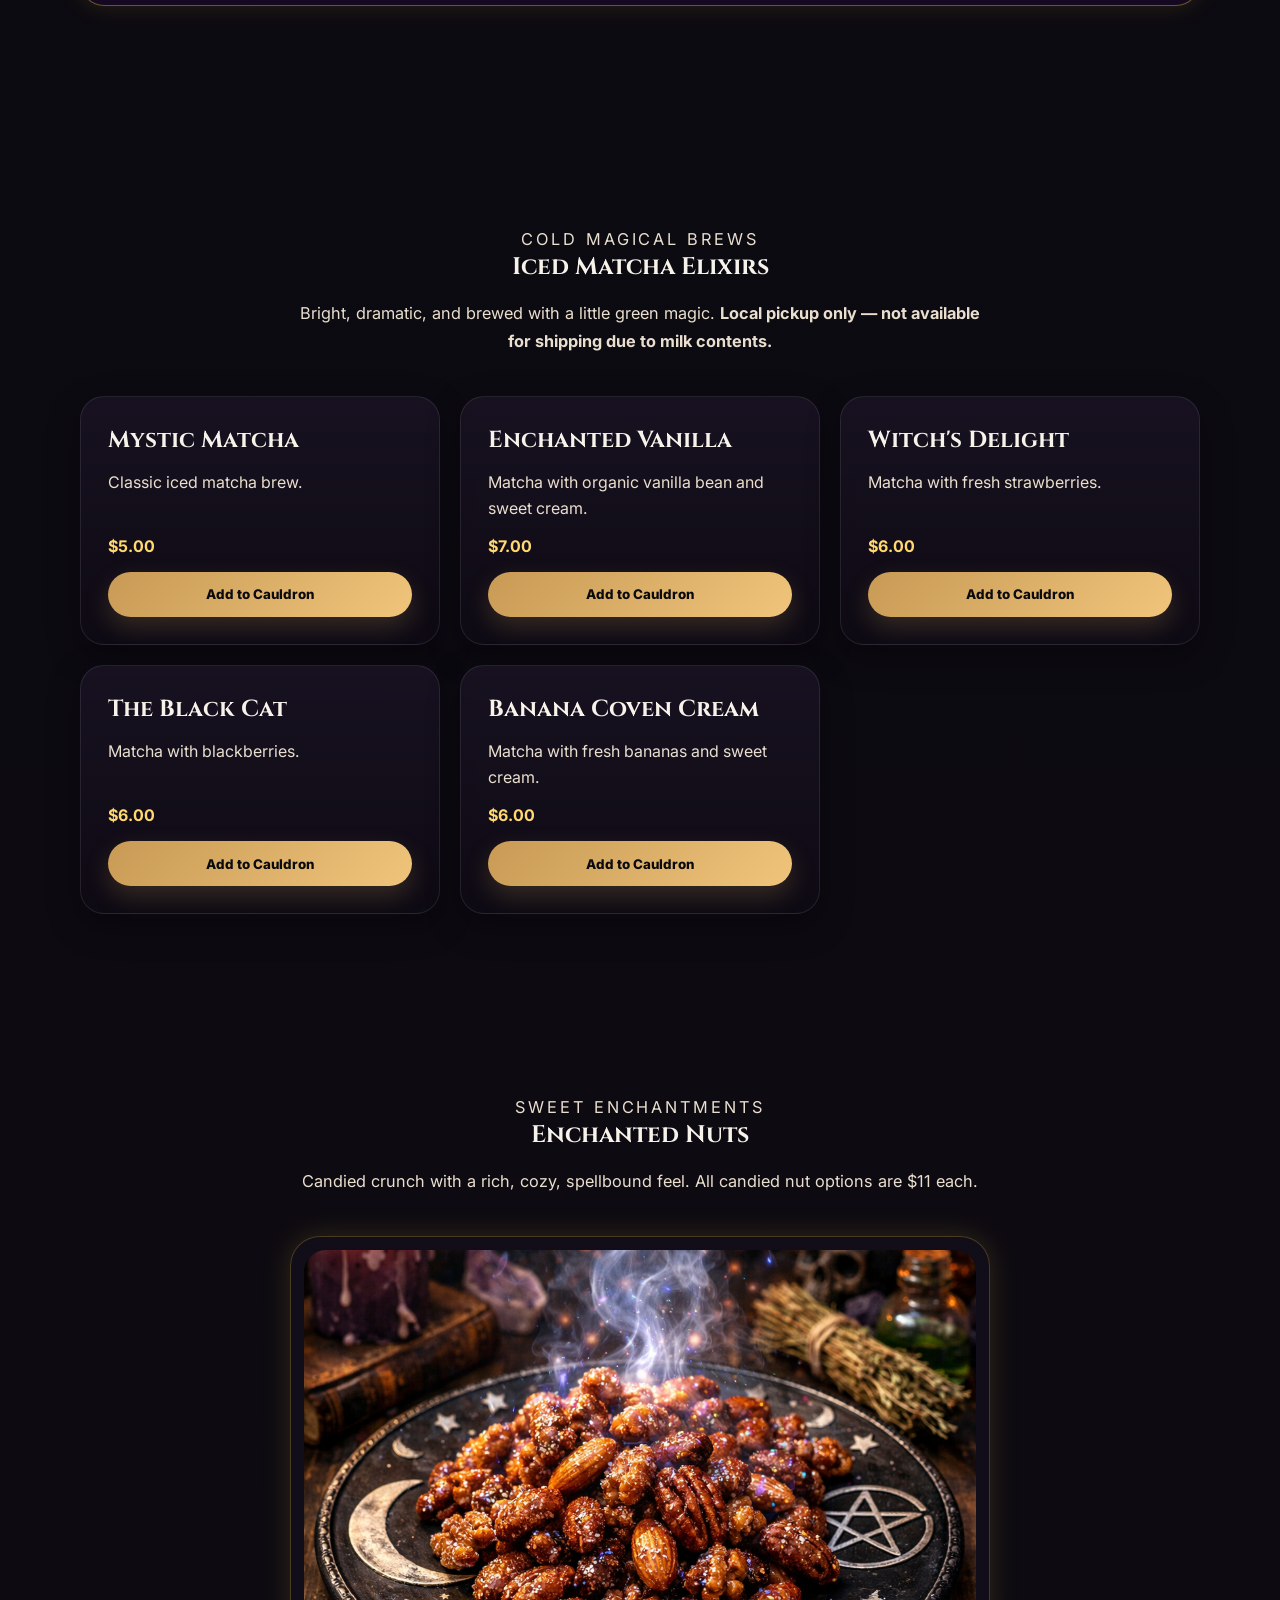
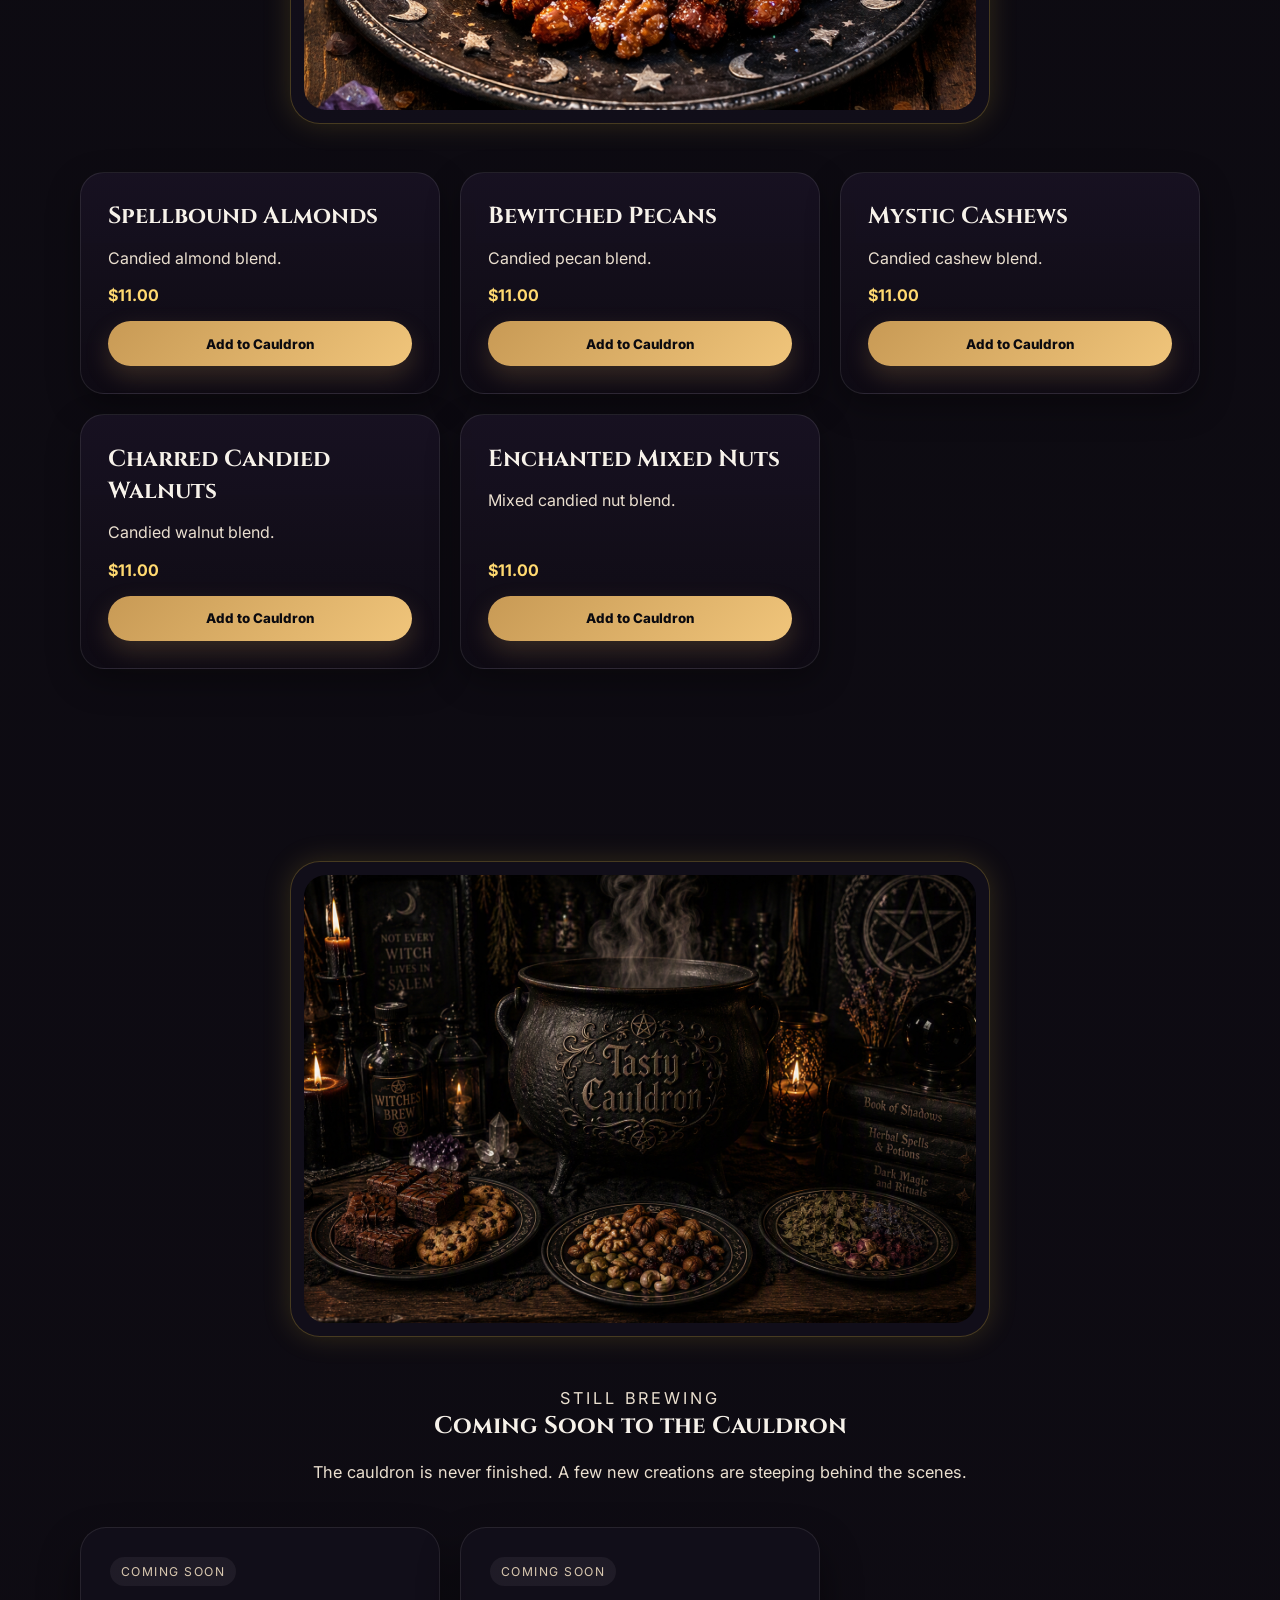
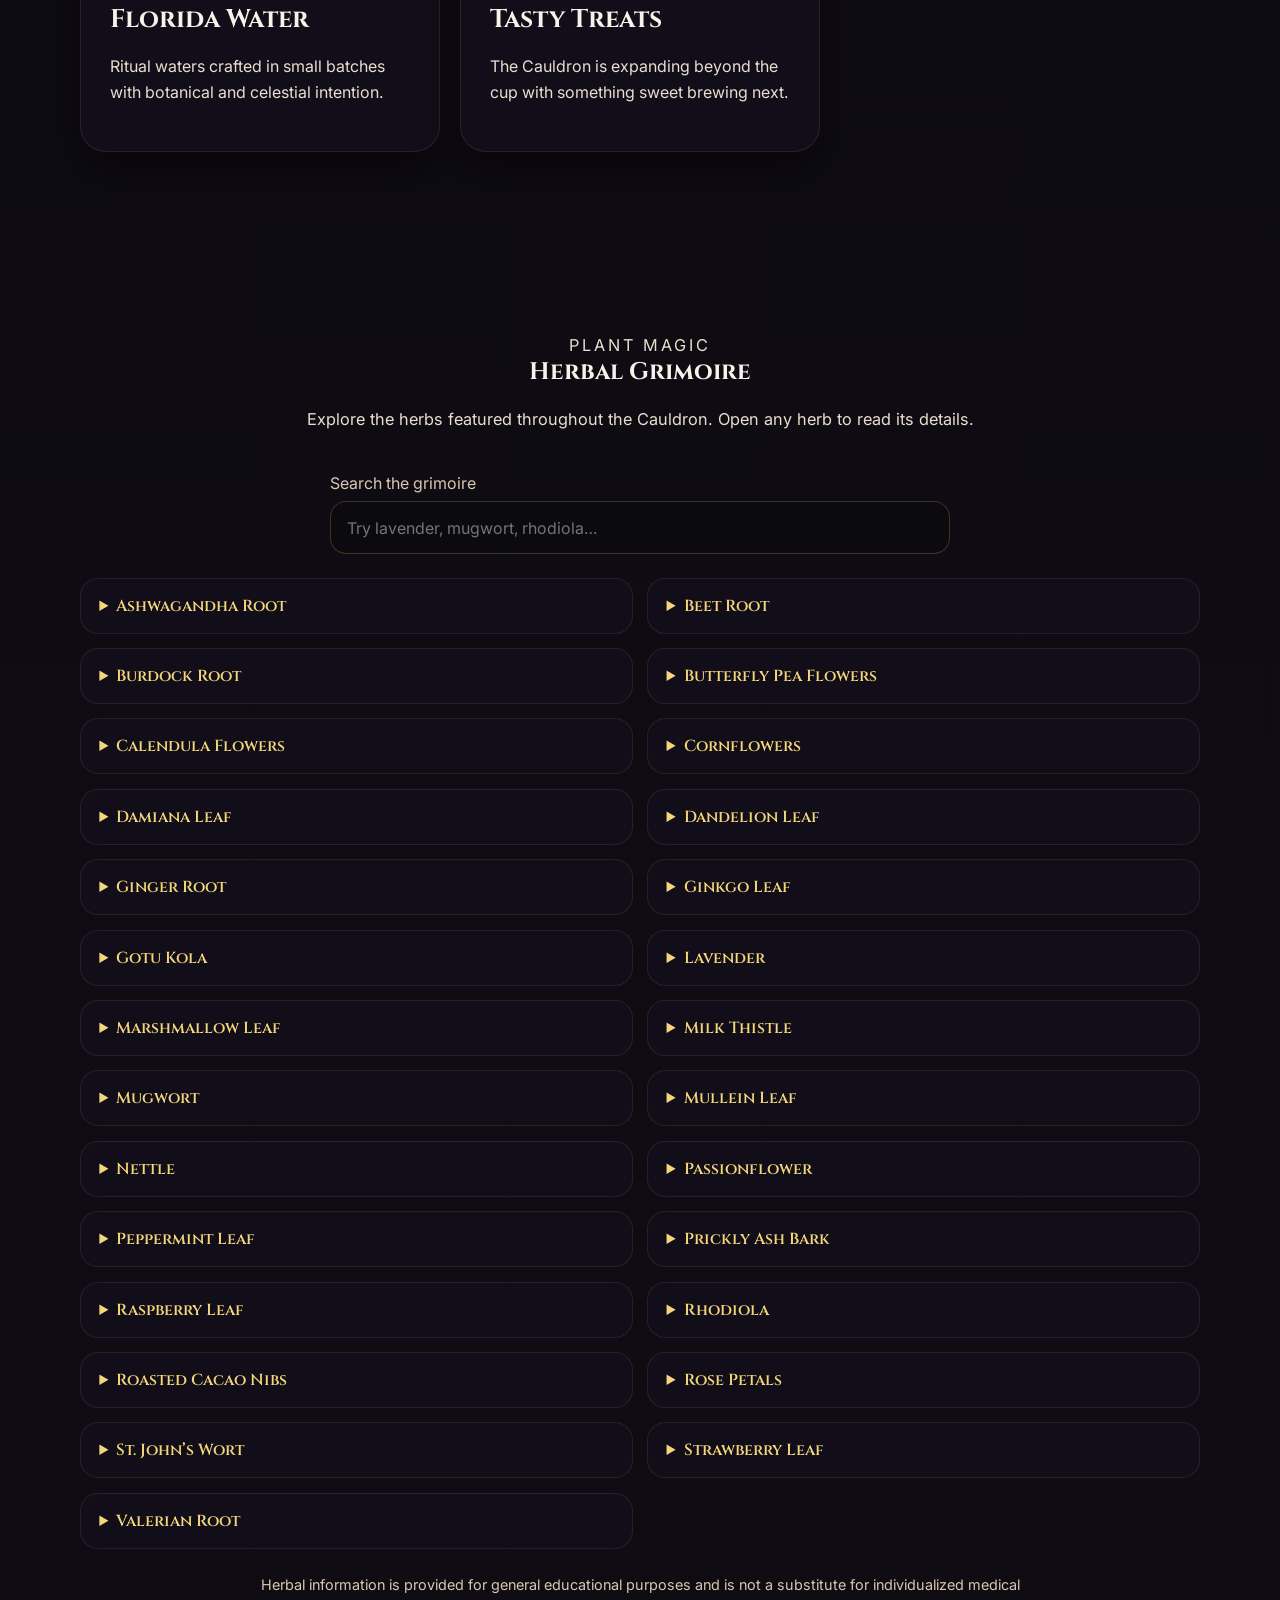
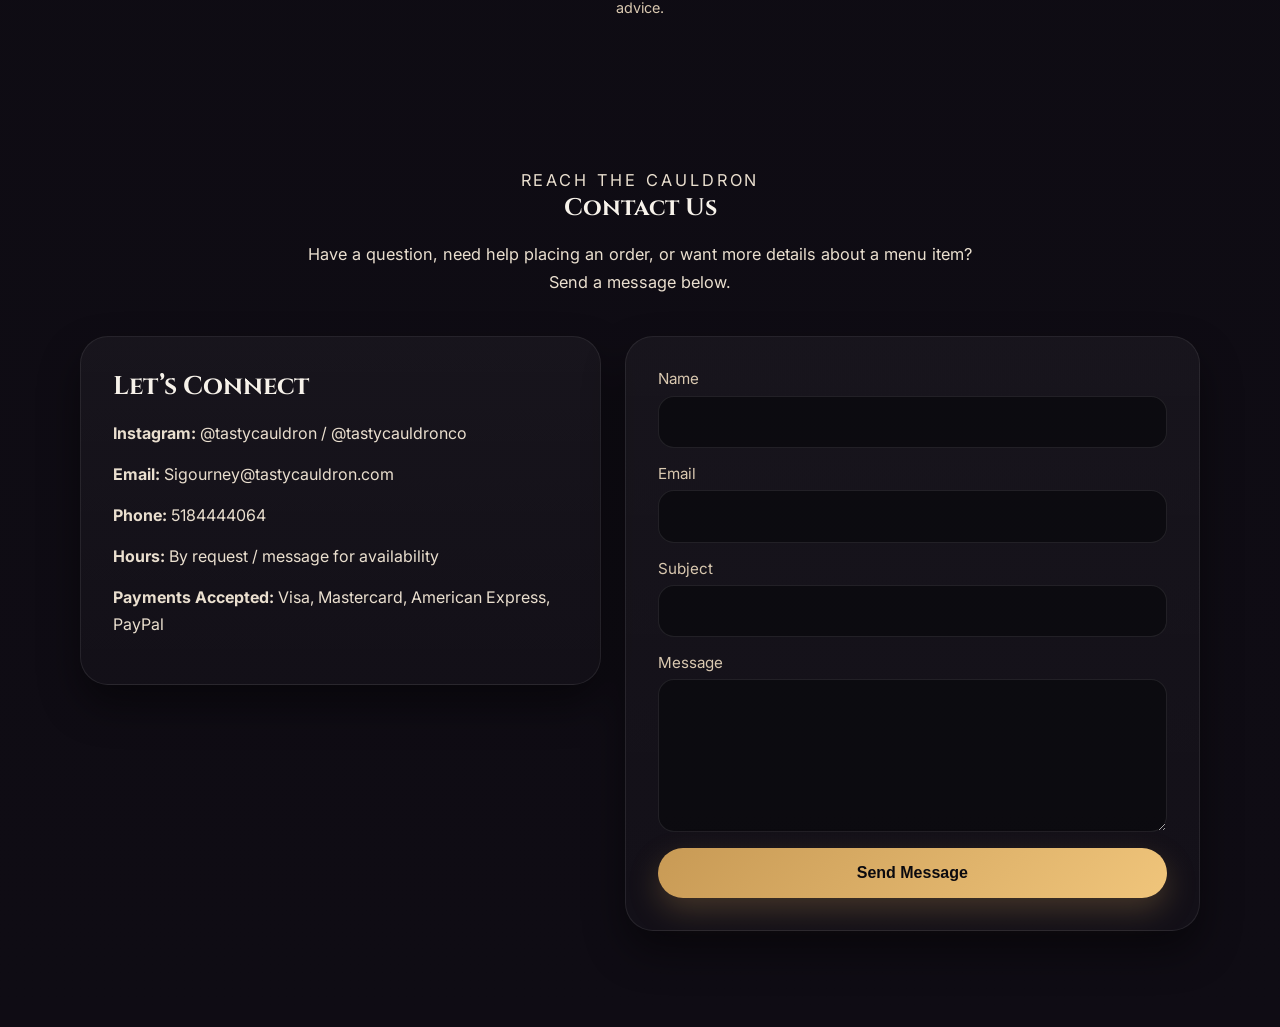
==== commit a0a02428: "Update print statement from 'Hello' to 'Goodbye'" ====
--- a/index.html
+++ b/index.html
@@ -61,6 +61,7 @@
       </div>
       <nav class="section-nav" aria-label="Shop sections">
         <a href="#balms">Balms</a>
+        <a href="#hair-oils">Hair Oils</a>
         <a href="#teas">Teas</a>
         <a href="#custom-tea">Custom Blend</a>
         <a href="#matcha">Matcha</a>
@@ -100,6 +101,264 @@
       </div>
     </section>
 
+
+    <!-- =========================
+     HAIR OIL COLLECTION
+========================= -->
+
+<section class="collection-section hair-oil-section" id="hair-oils">
+
+  <div class="section-heading">
+    <p class="eyebrow">Botanical magic for your crown</p>
+    <h2>Hair Oils &amp; Rituals</h2>
+    <p>
+      Handcrafted botanical oils infused with herbs and intention.
+      Created to nourish the scalp, soften strands, add shine,
+      and turn everyday hair care into ritual.
+    </p>
+  </div>
+
+  <!-- HOUSE OILS -->
+  <div class="product-grid hair-oil-grid">
+
+    <!-- ROOTED IN MAGIC -->
+    <article class="product-card green-card hair-oil-card">
+
+      <span class="portal-label">Root Ritual</span>
+
+      <h3>Rooted in Magic</h3>
+
+      <p class="oil-subtitle">Rosemary Ritual Hair Oil</p>
+
+      <p class="product-desc">
+        A rosemary-centered botanical infusion crafted to nourish
+        the scalp and roots while supporting strong,
+        healthy-looking hair.
+      </p>
+
+      <p class="oil-note">
+        Botanical infused oil • Vitamin E
+      </p>
+
+      <p class="product-price">3.4 oz — $21</p>
+
+      <button
+        class="snipcart-add-item add-btn"
+        data-item-id="rooted-in-magic-hair-oil"
+        data-item-name="Rooted in Magic Hair Oil"
+        data-item-price="21.00"
+        data-item-url="/index.html"
+        data-item-description="Rosemary ritual botanical hair oil with Vitamin E."
+        data-item-image="/images/rooted-in-magic.png">
+        Add to Cauldron
+      </button>
+
+    </article>
+
+
+    <!-- CROWNED IN MOONLIGHT -->
+    <article class="product-card gold-card hair-oil-card">
+
+      <span class="portal-label">Crown Ritual</span>
+
+      <h3>Crowned in Moonlight</h3>
+
+      <p class="oil-subtitle">Scalp + Shine Hair Oil</p>
+
+      <p class="product-desc">
+        A nourishing botanical infusion created for scalp care,
+        softness, moisture, and luminous-looking shine.
+      </p>
+
+      <p class="oil-note">
+        Botanical infused oil • Vitamin E
+      </p>
+
+      <p class="product-price">3.4 oz — $21</p>
+
+      <button
+        class="snipcart-add-item add-btn"
+        data-item-id="crowned-in-moonlight-hair-oil"
+        data-item-name="Crowned in Moonlight Hair Oil"
+        data-item-price="21.00"
+        data-item-url="/index.html"
+        data-item-description="Botanical scalp and shine hair oil with Vitamin E."
+        data-item-image="/images/crowned-in-moonlight.png">
+        Add to Cauldron
+      </button>
+
+    </article>
+
+  </div>
+
+
+  <!-- =========================
+       CUSTOM HAIR OIL
+  ========================= -->
+
+  <div class="custom-hair-oil">
+
+    <div class="custom-oil-heading">
+
+      <p class="eyebrow">Your crown. Your herbs. Your potion.</p>
+
+      <h2>The Personal Potion</h2>
+
+      <p>
+        Create a botanical hair ritual unique to you.
+        Choose one carrier oil and up to five botanicals
+        to craft your own 3.4 oz custom hair oil.
+      </p>
+
+      <p class="custom-price">$32.00</p>
+
+      <p class="vitamin-e-note">
+        ✦ Every custom potion is finished with Vitamin E.
+      </p>
+
+    </div>
+
+
+    <!-- CARRIER OILS -->
+    <div class="oil-builder-group">
+
+      <h3>1. Choose Your Carrier Oil</h3>
+
+      <p class="builder-instruction">
+        Select one oil for the base of your potion.
+      </p>
+
+      <div class="carrier-oil-options">
+
+        <label>
+          <input type="radio" name="carrierOil" value="Sesame Oil">
+          Sesame Oil
+        </label>
+
+        <label>
+          <input type="radio" name="carrierOil" value="Grapeseed Oil">
+          Grapeseed Oil
+        </label>
+
+        <label>
+          <input type="radio" name="carrierOil" value="Coconut Oil">
+          Coconut Oil
+        </label>
+
+        <label>
+          <input type="radio" name="carrierOil" value="Jojoba Oil">
+          Jojoba Oil
+        </label>
+
+        <label>
+          <input type="radio" name="carrierOil" value="Olive Oil">
+          Olive Oil
+        </label>
+
+        <label>
+          <input type="radio" name="carrierOil" value="Safflower Oil">
+          Safflower Oil
+        </label>
+
+      </div>
+
+    </div>
+
+
+    <!-- BOTANICALS -->
+    <div class="oil-builder-group">
+
+      <h3>2. Choose Your Herbal Magic</h3>
+
+      <p class="builder-instruction">
+        Choose up to five botanicals.
+      </p>
+
+      <div class="hair-herb-options">
+
+        <label><input type="checkbox" value="Turmeric"> Turmeric</label>
+
+        <label><input type="checkbox" value="Rosemary"> Rosemary</label>
+
+        <label><input type="checkbox" value="Basil"> Basil</label>
+
+        <label><input type="checkbox" value="Ashwagandha"> Ashwagandha</label>
+
+        <label><input type="checkbox" value="Cloves"> Cloves</label>
+
+        <label><input type="checkbox" value="Fenugreek"> Fenugreek</label>
+
+        <label><input type="checkbox" value="Rose"> Rose</label>
+
+        <label><input type="checkbox" value="Lavender"> Lavender</label>
+
+        <label><input type="checkbox" value="Nettle"> Nettle</label>
+
+        <label><input type="checkbox" value="Peppermint"> Peppermint</label>
+
+        <label><input type="checkbox" value="Calendula"> Calendula</label>
+
+        <label><input type="checkbox" value="Senna Leaves"> Senna Leaves</label>
+
+        <label><input type="checkbox" value="Horsetail"> Horsetail</label>
+
+        <label><input type="checkbox" value="Hibiscus"> Hibiscus</label>
+
+        <label><input type="checkbox" value="Moringa"> Moringa</label>
+
+        <label><input type="checkbox" value="Saw Palmetto"> Saw Palmetto</label>
+
+        <label><input type="checkbox" value="Gotu Kola"> Gotu Kola</label>
+
+        <label><input type="checkbox" value="Ginkgo Biloba"> Ginkgo Biloba</label>
+
+      </div>
+
+    </div>
+
+
+    <!-- BUILDER MESSAGE -->
+    <p
+      id="hairOilMessage"
+      class="hair-oil-message"
+      aria-live="polite">
+      Choose one carrier oil and at least one botanical.
+    </p>
+
+
+    <!-- SNIPCART BUTTON -->
+    <button
+      id="customHairOilButton"
+      class="snipcart-add-item add-btn custom-hair-oil-button"
+
+      data-item-id="personal-potion-custom-hair-oil"
+
+      data-item-name="The Personal Potion — Custom Hair Oil"
+
+      data-item-price="32.00"
+
+      data-item-url="/index.html"
+
+      data-item-description="3.4 oz custom botanical hair oil with customer's choice of carrier oil, up to five botanicals, and Vitamin E."
+
+      data-item-custom1-name="Carrier Oil"
+      data-item-custom1-type="readonly"
+      data-item-custom1-value=""
+
+      data-item-custom2-name="Selected Botanicals"
+      data-item-custom2-type="readonly"
+      data-item-custom2-value=""
+
+      data-item-image="/images/personal-potion.png">
+
+      Add Custom Potion to Cauldron
+
+    </button>
+
+  </div>
+
+</section>
+
     <section class="collection-section tea-collection" id="teas">
       <div class="section-heading">
         <p class="eyebrow">The tea collection</p>
@@ -174,7 +433,6 @@
       <div class="section-heading"><p class="eyebrow">Still brewing</p><h2>Coming Soon to the Cauldron</h2><p>The cauldron is never finished. A few new creations are steeping behind the scenes.</p></div>
       <div class="coming-soon-grid">
         <article class="coming-soon-card plum-card"><span class="coming-badge">Coming Soon</span><h3>Florida Water</h3><p>Ritual waters crafted in small batches with botanical and celestial intention.</p></article>
-        <article class="coming-soon-card gold-card"><span class="coming-badge">Coming Soon</span><h3>Hair Oils</h3><p>Botanical oil blends created to nourish the hair while making everyday care feel like ritual.</p></article>
         <article class="coming-soon-card green-card"><span class="coming-badge">Coming Soon</span><h3>Tasty Treats</h3><p>The Cauldron is expanding beyond the cup with something sweet brewing next.</p></article>
       </div>
     </section>
@@ -281,5 +539,144 @@
       });
     });
   </script>
+
+
+<script>
+document.addEventListener("DOMContentLoaded", function () {
+
+  const carrierInputs =
+    document.querySelectorAll('input[name="carrierOil"]');
+
+  const herbInputs =
+    document.querySelectorAll(".hair-herb-options input[type='checkbox']");
+
+  const customHairOilButton =
+    document.getElementById("customHairOilButton");
+
+  const hairOilMessage =
+    document.getElementById("hairOilMessage");
+
+
+  function updateHairOilBuilder() {
+
+    const selectedCarrier =
+      document.querySelector('input[name="carrierOil"]:checked');
+
+    const selectedHerbs =
+      Array.from(herbInputs).filter(input => input.checked);
+
+
+    /* LIMIT HERBS TO FIVE */
+
+    herbInputs.forEach(input => {
+
+      if (
+        selectedHerbs.length >= 5 &&
+        !input.checked
+      ) {
+        input.disabled = true;
+      } else {
+        input.disabled = false;
+      }
+
+    });
+
+
+    /* UPDATE SNIPCART VALUES */
+
+    customHairOilButton.dataset.itemCustom1Value =
+      selectedCarrier ? selectedCarrier.value : "";
+
+    customHairOilButton.dataset.itemCustom2Value =
+      selectedHerbs.map(input => input.value).join(", ");
+
+
+    /* CUSTOMER MESSAGE */
+
+    if (!selectedCarrier && selectedHerbs.length === 0) {
+
+      hairOilMessage.textContent =
+        "Choose one carrier oil and at least one botanical.";
+
+    }
+
+    else if (!selectedCarrier) {
+
+      hairOilMessage.textContent =
+        "Now choose your carrier oil.";
+
+    }
+
+    else if (selectedHerbs.length === 0) {
+
+      hairOilMessage.textContent =
+        "Choose at least one botanical for your potion.";
+
+    }
+
+    else {
+
+      hairOilMessage.textContent =
+        `${selectedHerbs.length} of 5 botanicals selected ✦`;
+
+    }
+
+  }
+
+
+  carrierInputs.forEach(input => {
+    input.addEventListener(
+      "change",
+      updateHairOilBuilder
+    );
+  });
+
+
+  herbInputs.forEach(input => {
+    input.addEventListener(
+      "change",
+      updateHairOilBuilder
+    );
+  });
+
+
+  /* STOP INCOMPLETE POTIONS */
+
+  customHairOilButton.addEventListener(
+    "click",
+    function (event) {
+
+      const selectedCarrier =
+        document.querySelector('input[name="carrierOil"]:checked');
+
+      const selectedHerbs =
+        Array.from(herbInputs).filter(input => input.checked);
+
+
+      if (!selectedCarrier || selectedHerbs.length === 0) {
+
+        event.preventDefault();
+        event.stopImmediatePropagation();
+
+        hairOilMessage.textContent =
+          "✦ Your potion isn't finished yet. Choose one carrier oil and at least one botanical.";
+
+        hairOilMessage.scrollIntoView({
+          behavior: "smooth",
+          block: "center"
+        });
+
+        return false;
+      }
+
+    },
+    true
+  );
+
+
+  updateHairOilBuilder();
+
+});
+</script>
 </body>
 </html>
--- a/style.css
+++ b/style.css
@@ -1442,3 +1442,48 @@
   .section-nav a { padding: 0.75rem 0.9rem; font-size: 0.9rem; }
   .collection-section { padding: 3rem 0 4.5rem; }
 }
+
+
+
+
+
+
+/* ✨ SIGNATURE TEAS + COMING SOON FEATURE IMAGES */
+.signatureteas,
+.coming-soon {
+  max-width: 700px;
+  margin: 2rem auto 3rem;
+  padding: 0.8rem;
+  border-radius: 30px;
+  background: rgba(20, 16, 28, 0.72);
+  border: 1px solid rgba(212, 175, 55, 0.28);
+  box-shadow: 0 0 28px rgba(212, 175, 55, 0.18);
+}
+
+.signatureteas img,
+.coming-soon img {
+  width: 100%;
+  height: auto;
+  object-fit: contain;
+  border-radius: 22px;
+  display: block;
+  transition: transform 0.5s ease;
+}
+
+
+/* subtle magical hover */
+.signatureteas img:hover,
+.coming-soon img:hover {
+  transform: scale(1.02);
+}
+
+
+
+
+@media (max-width: 700px) {
+  .signatureteas img,
+  .coming-soon img {
+    height: 280px;
+  }
+}
+
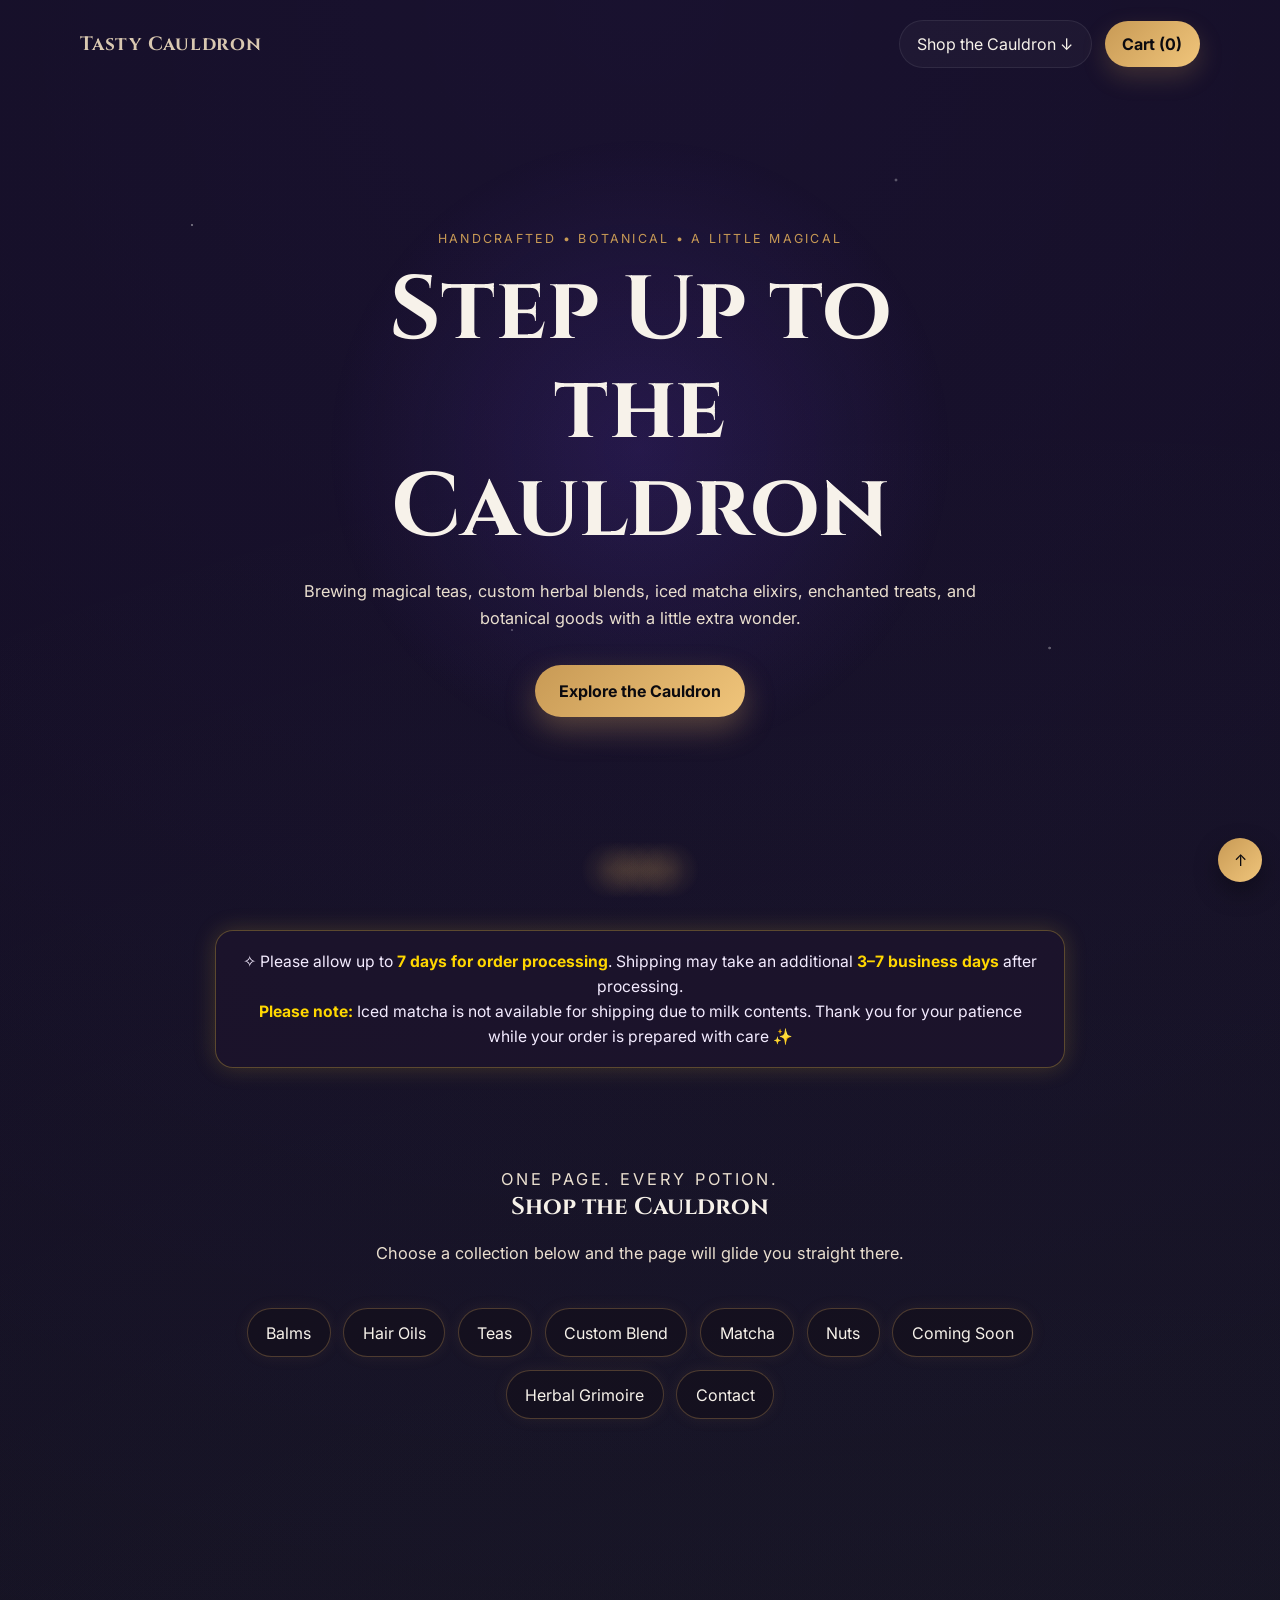
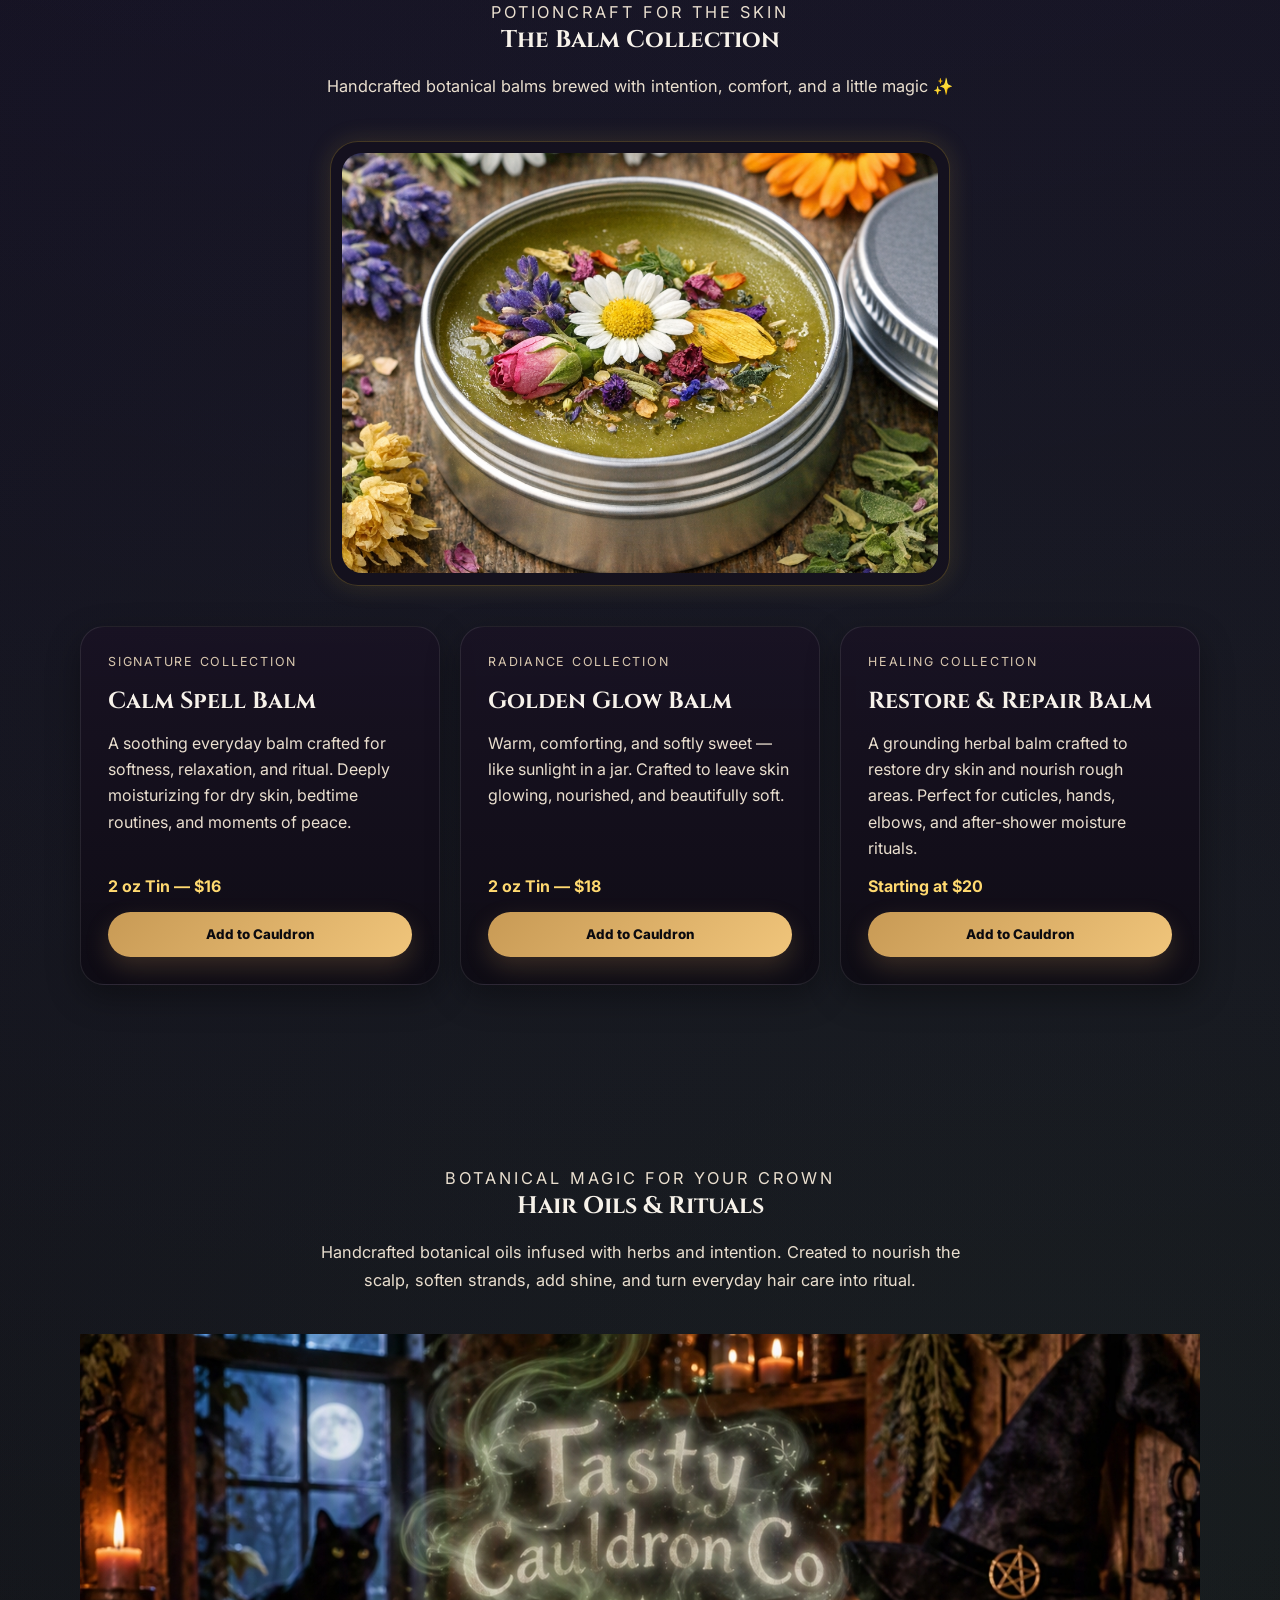
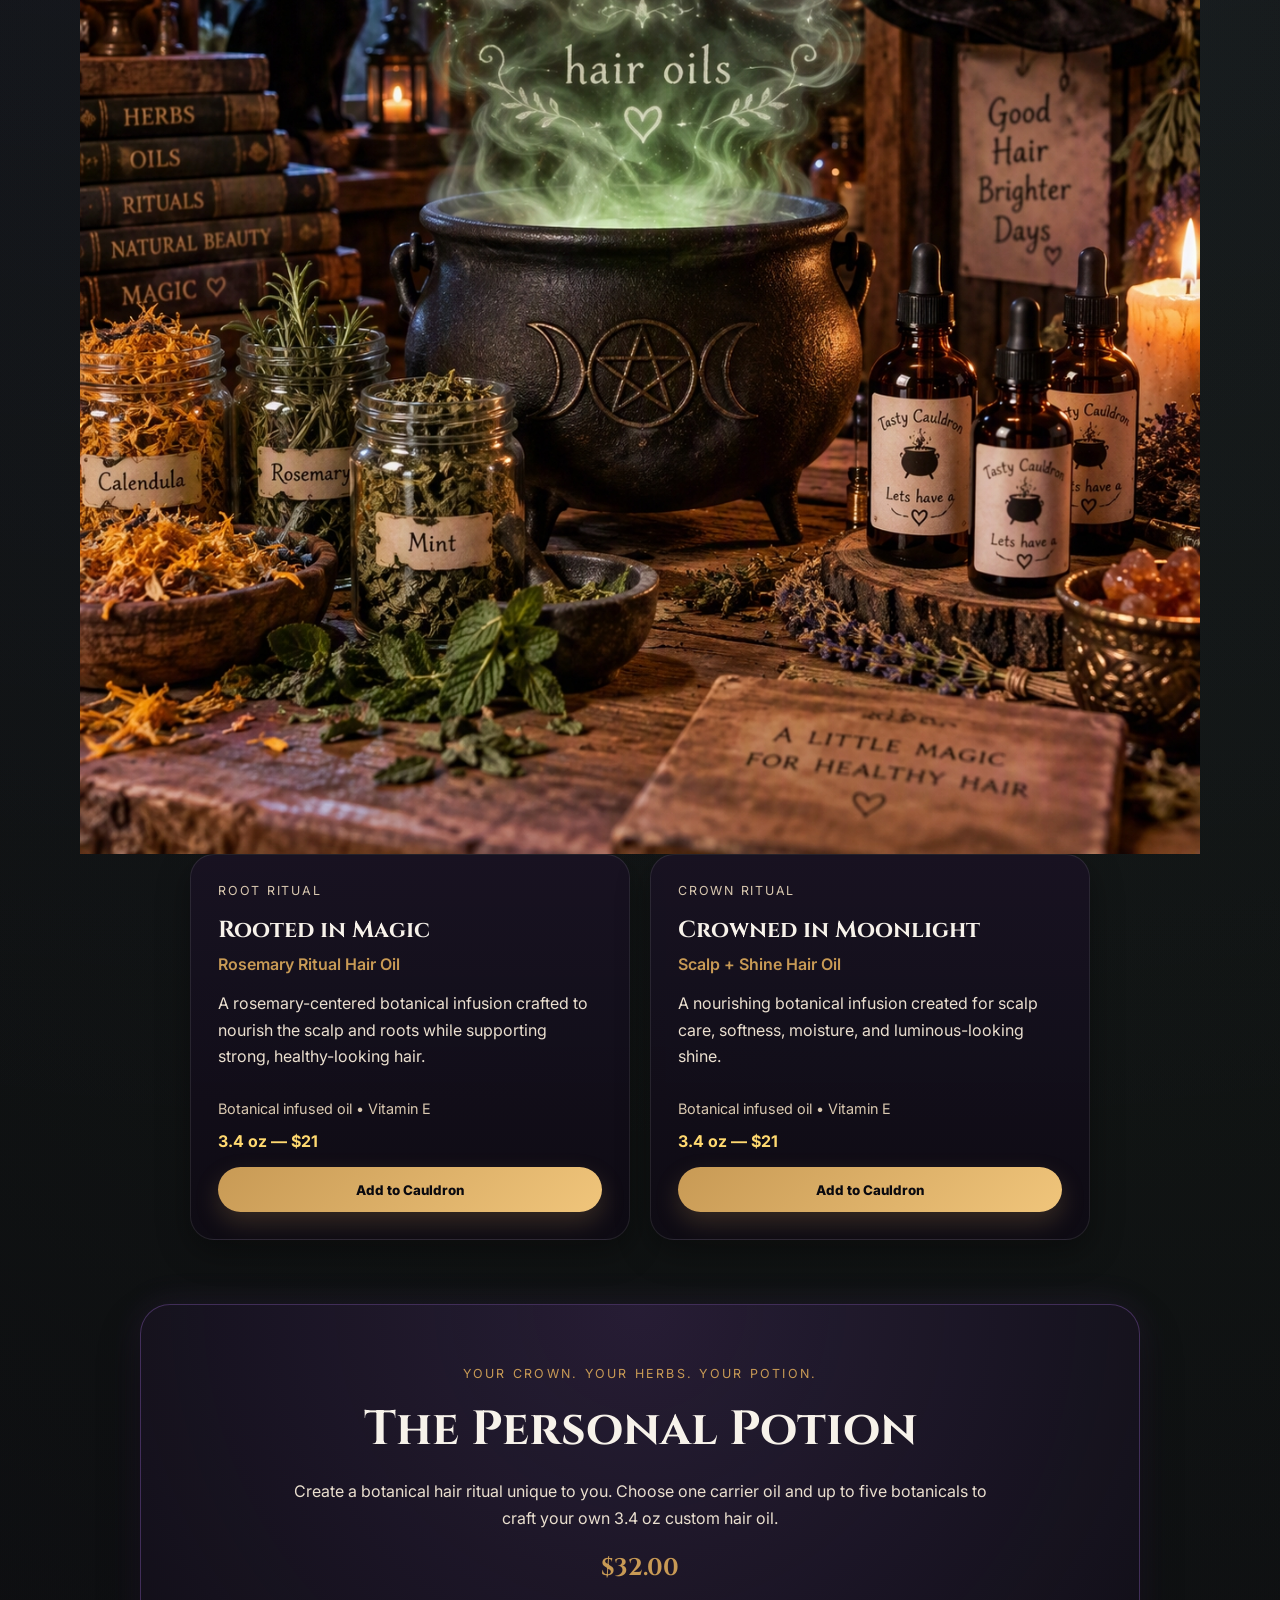
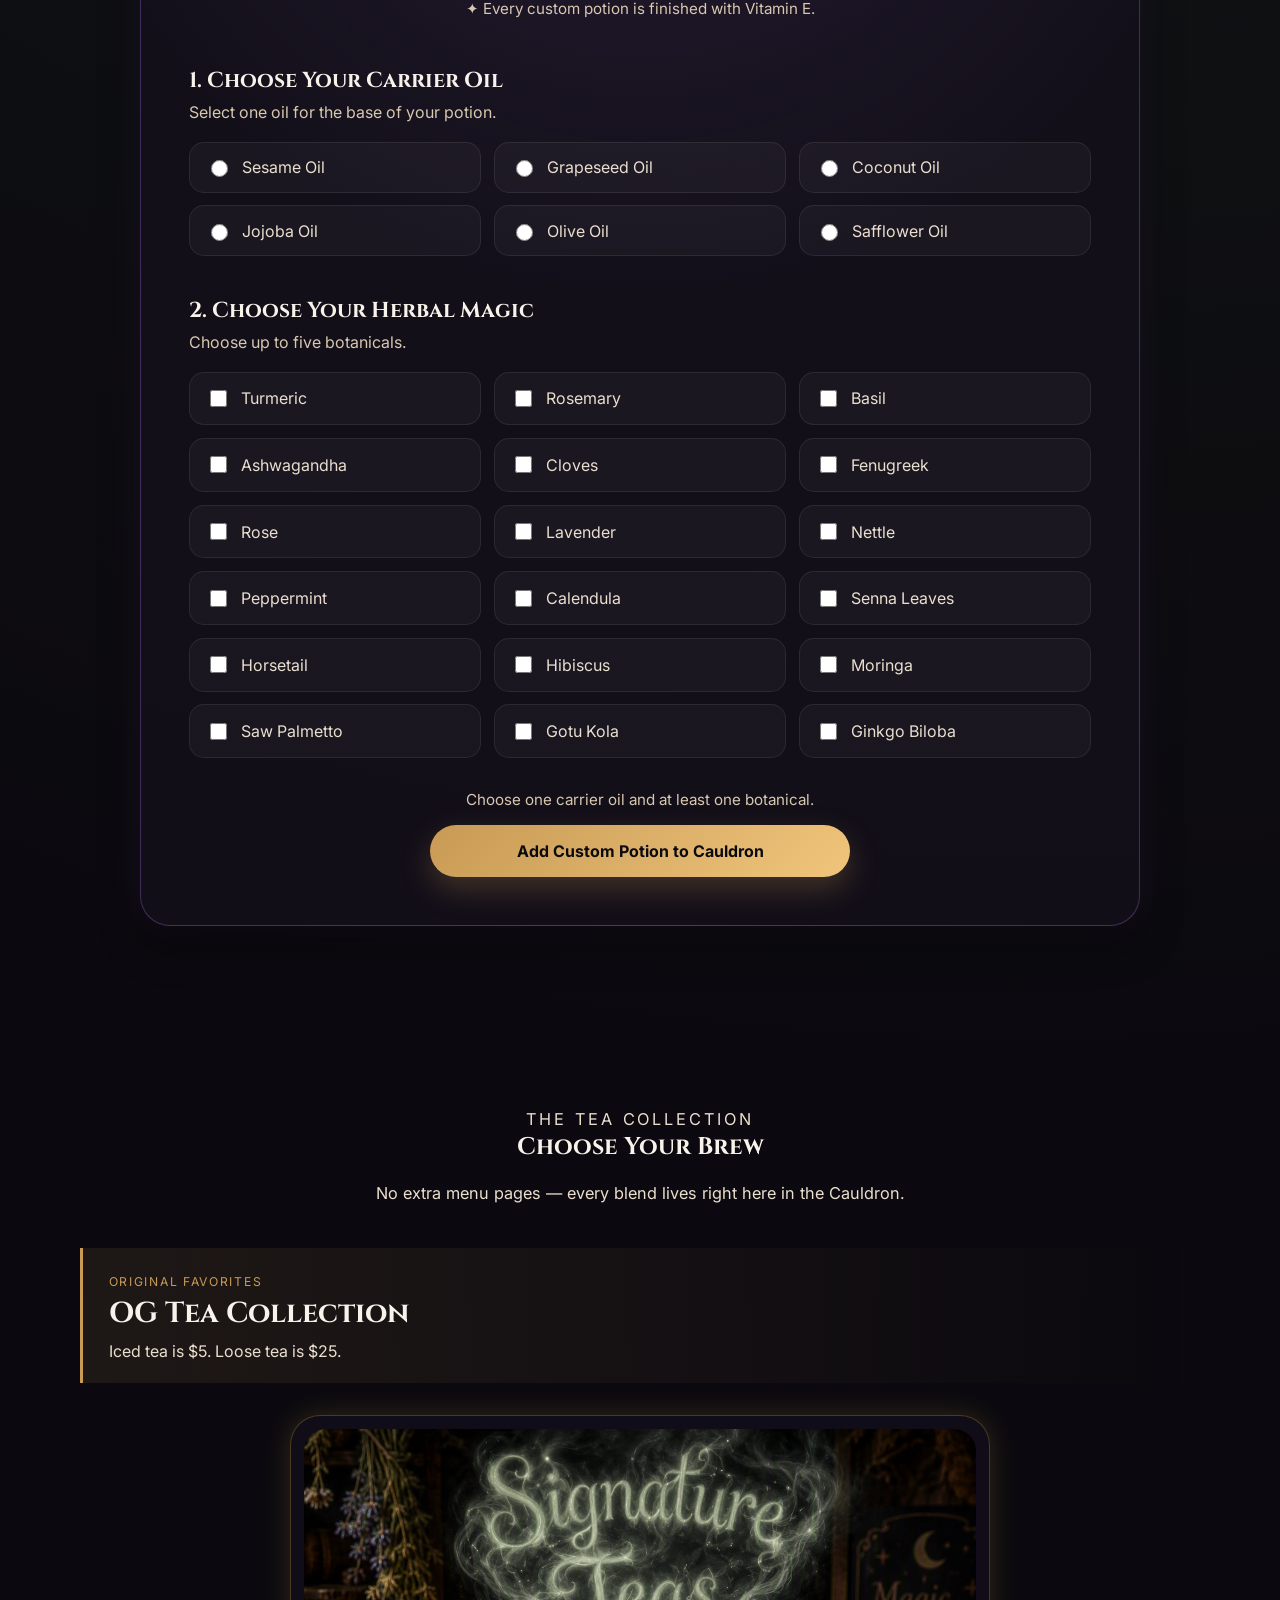
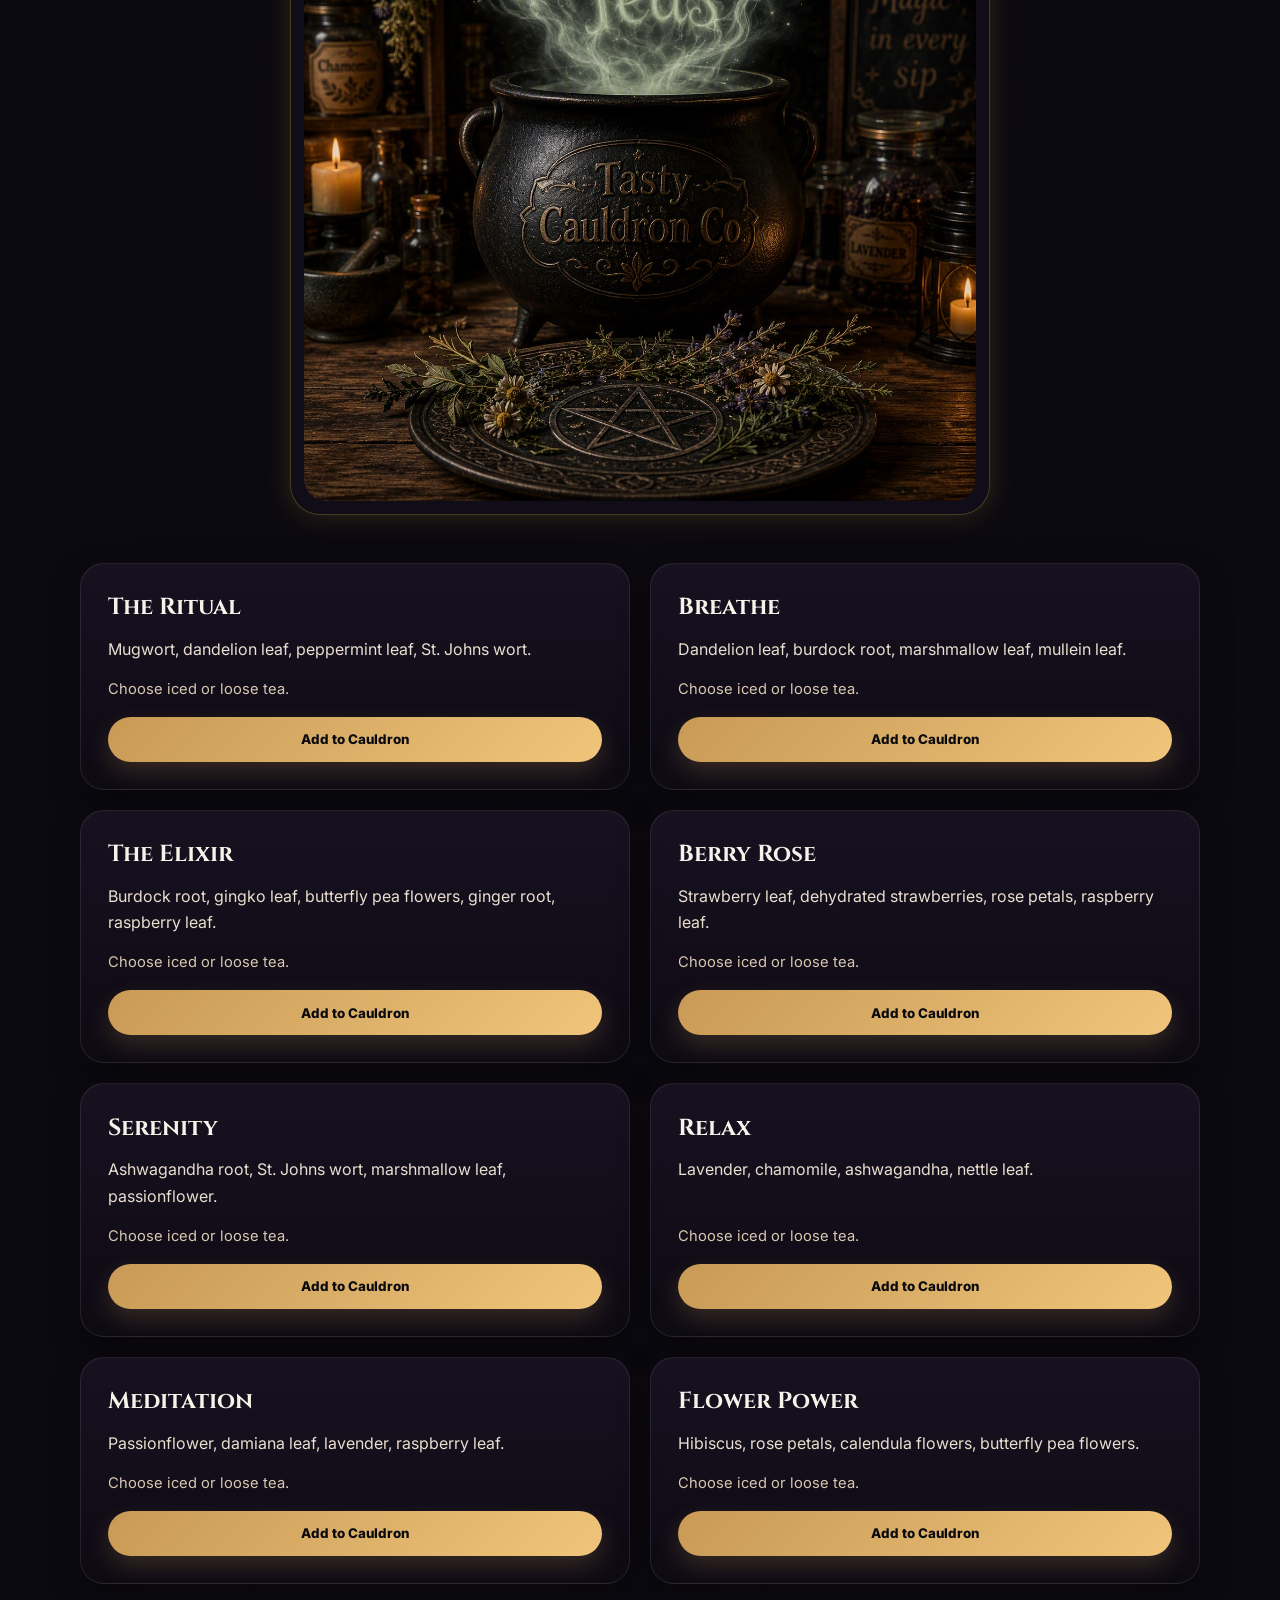
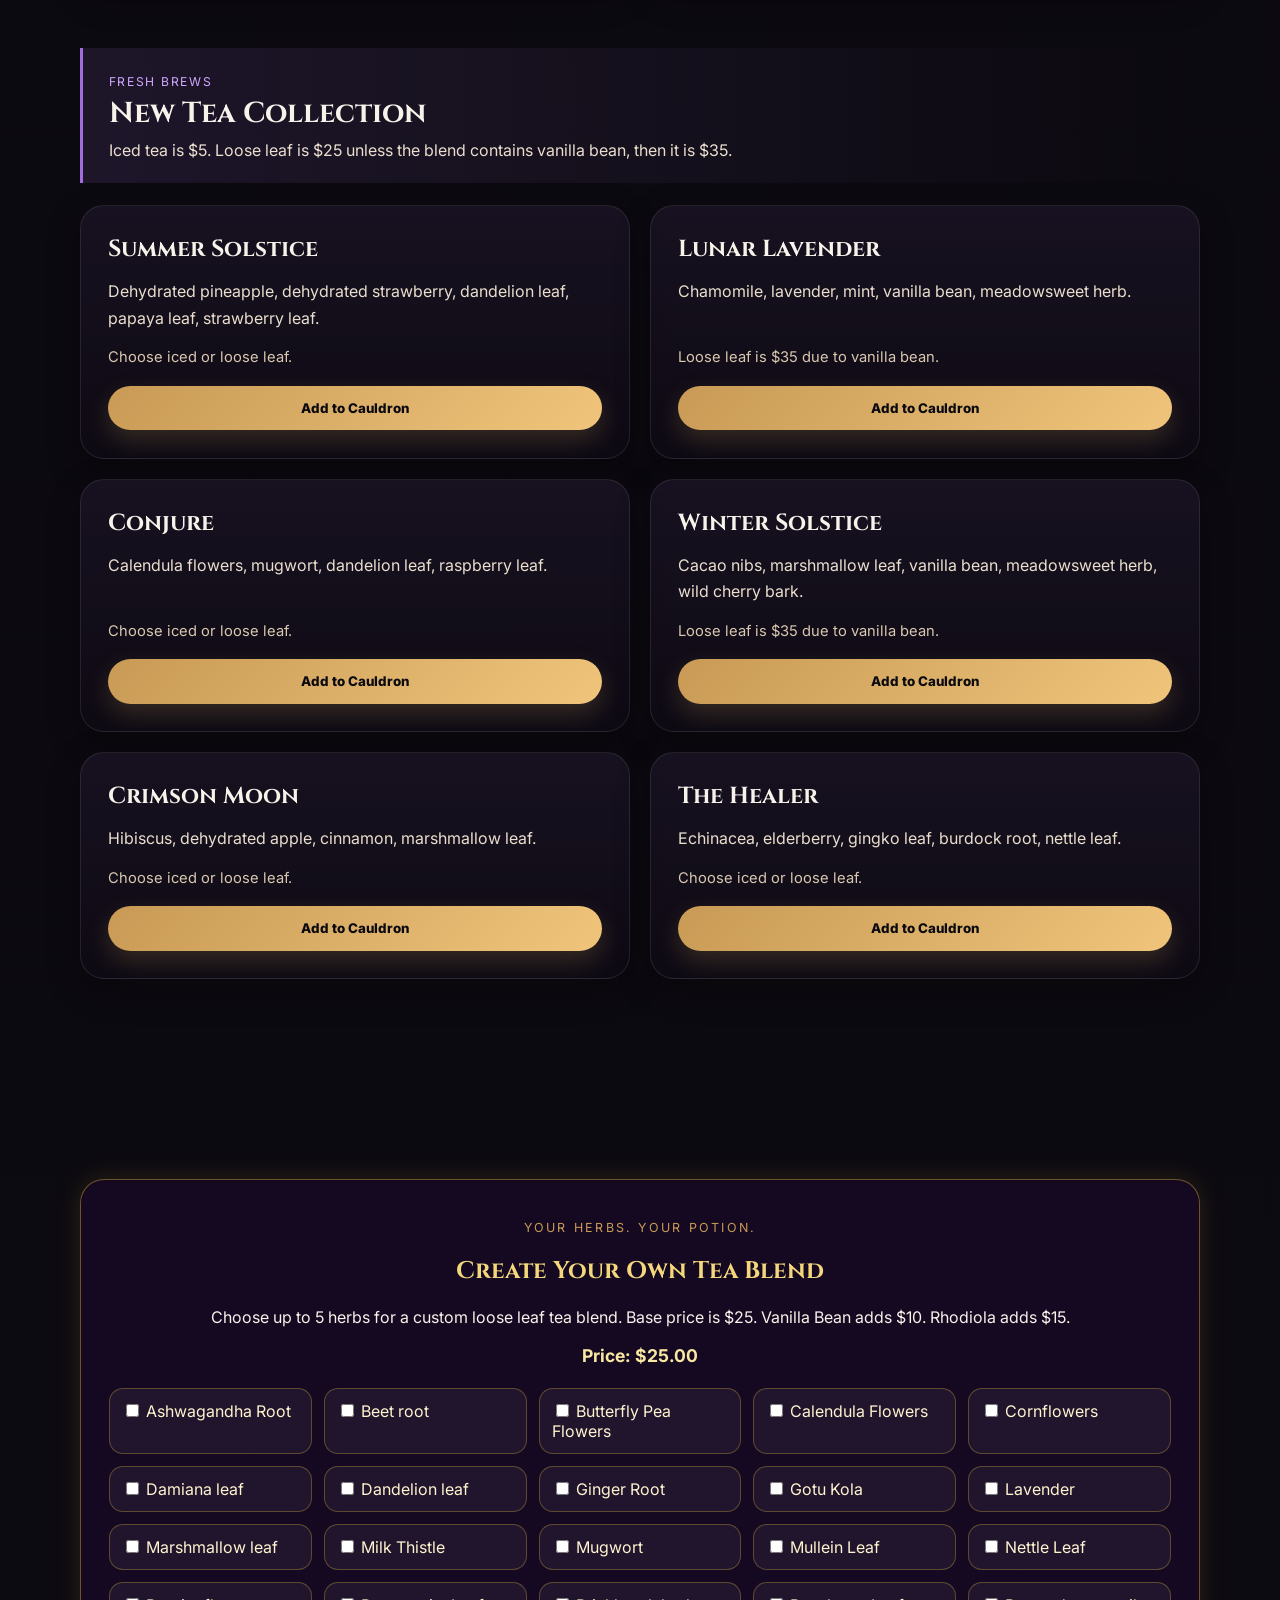
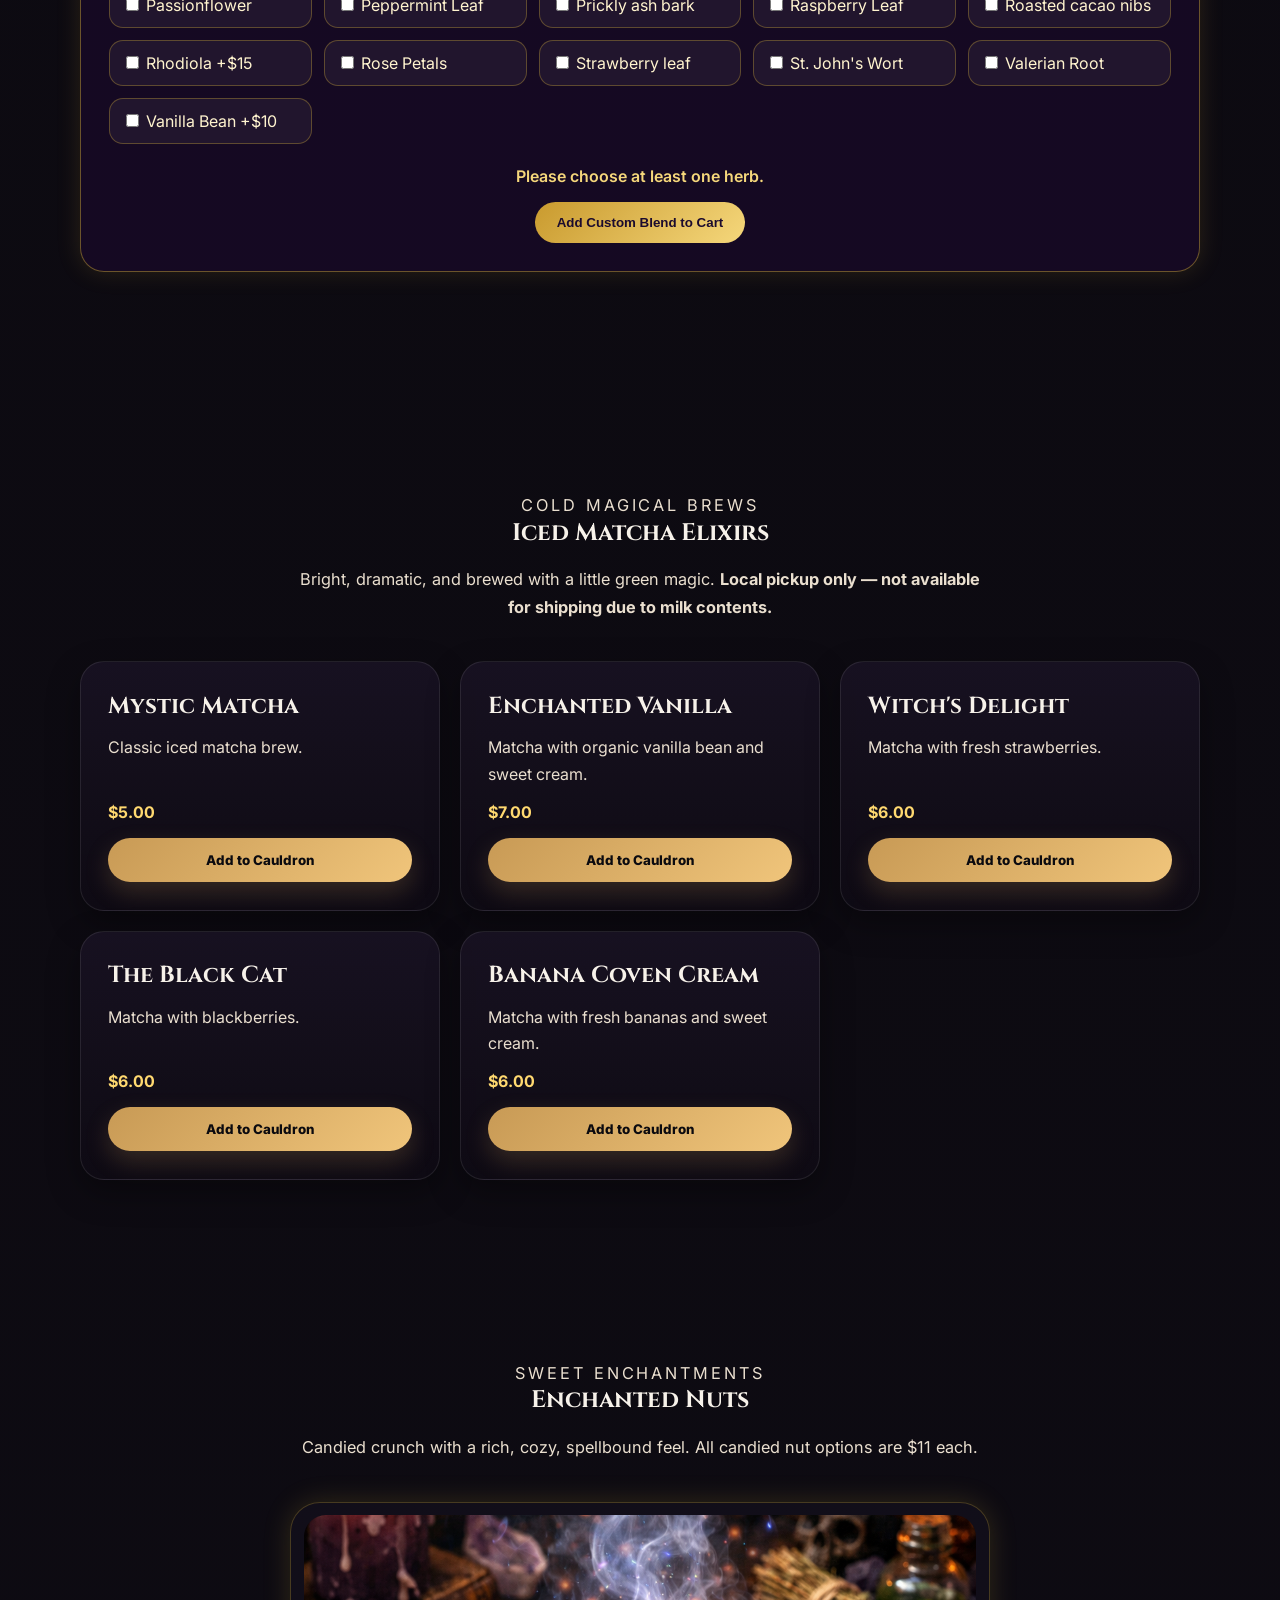
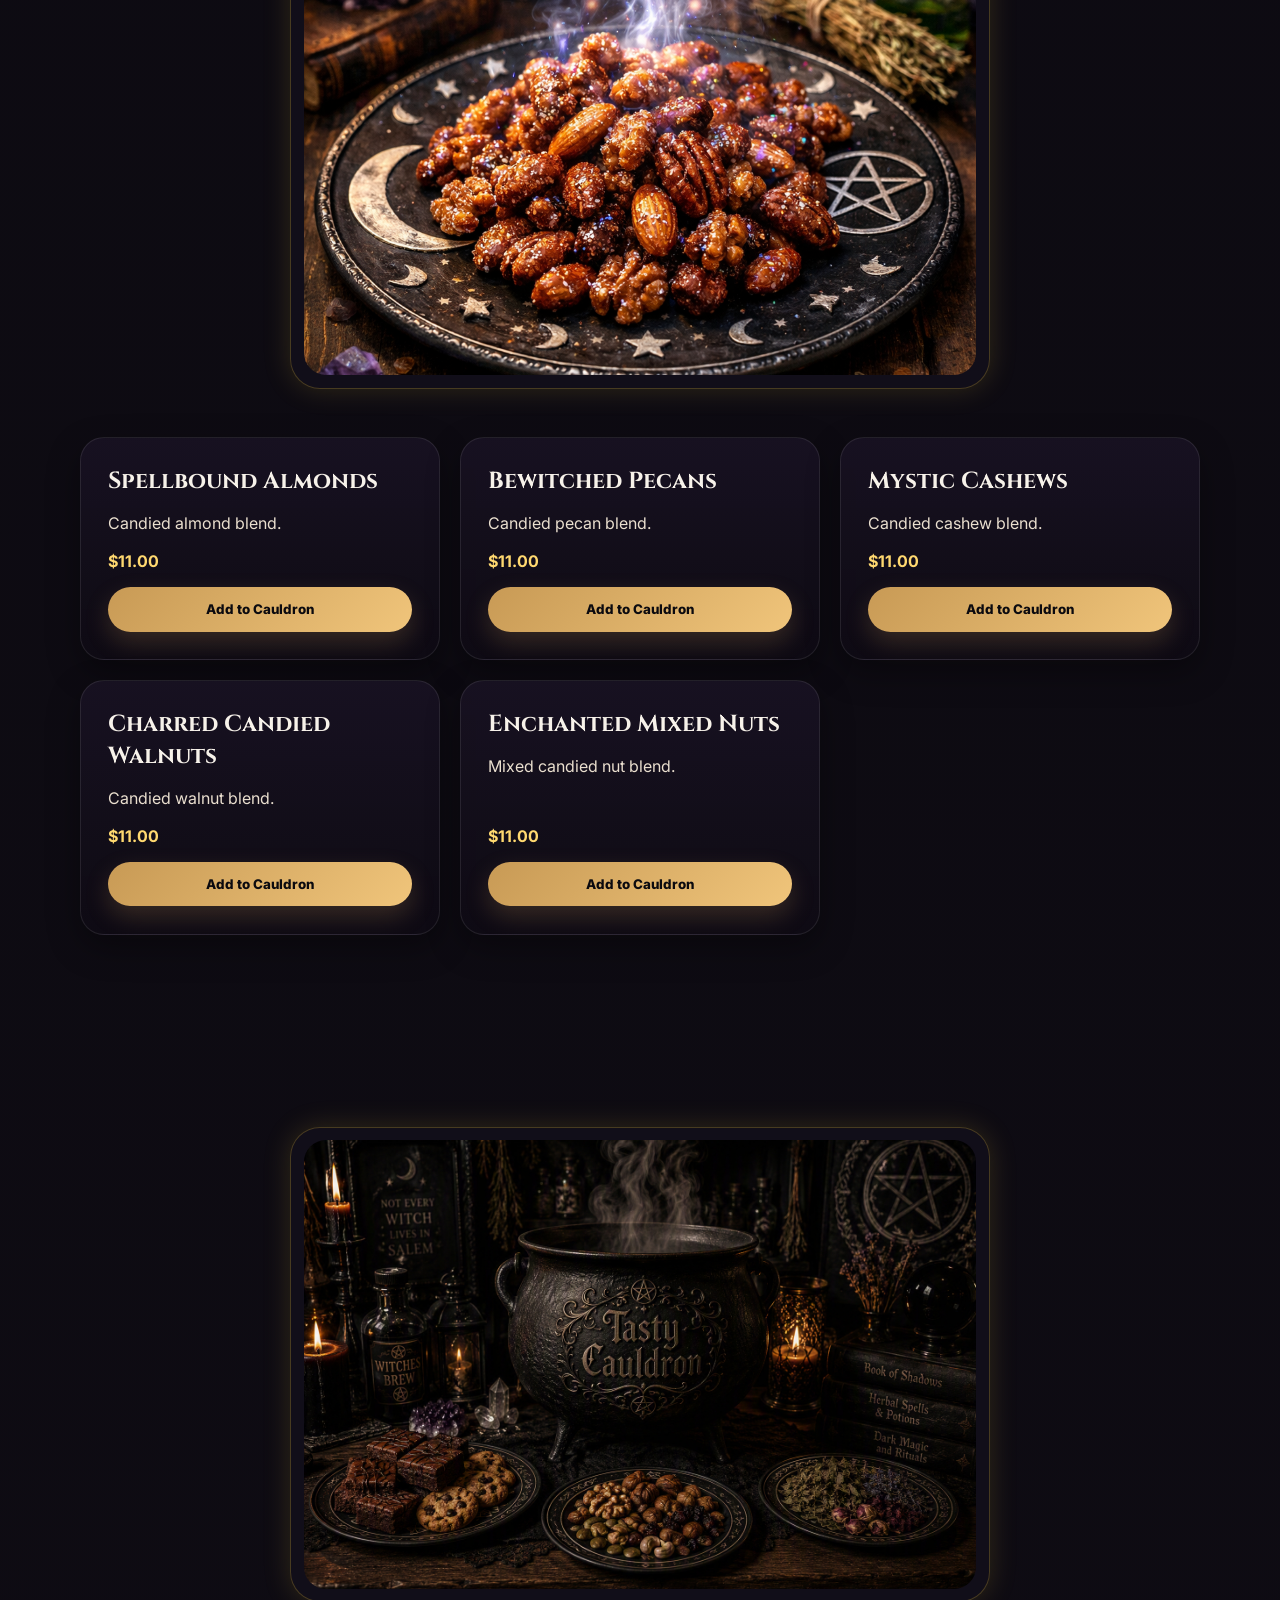
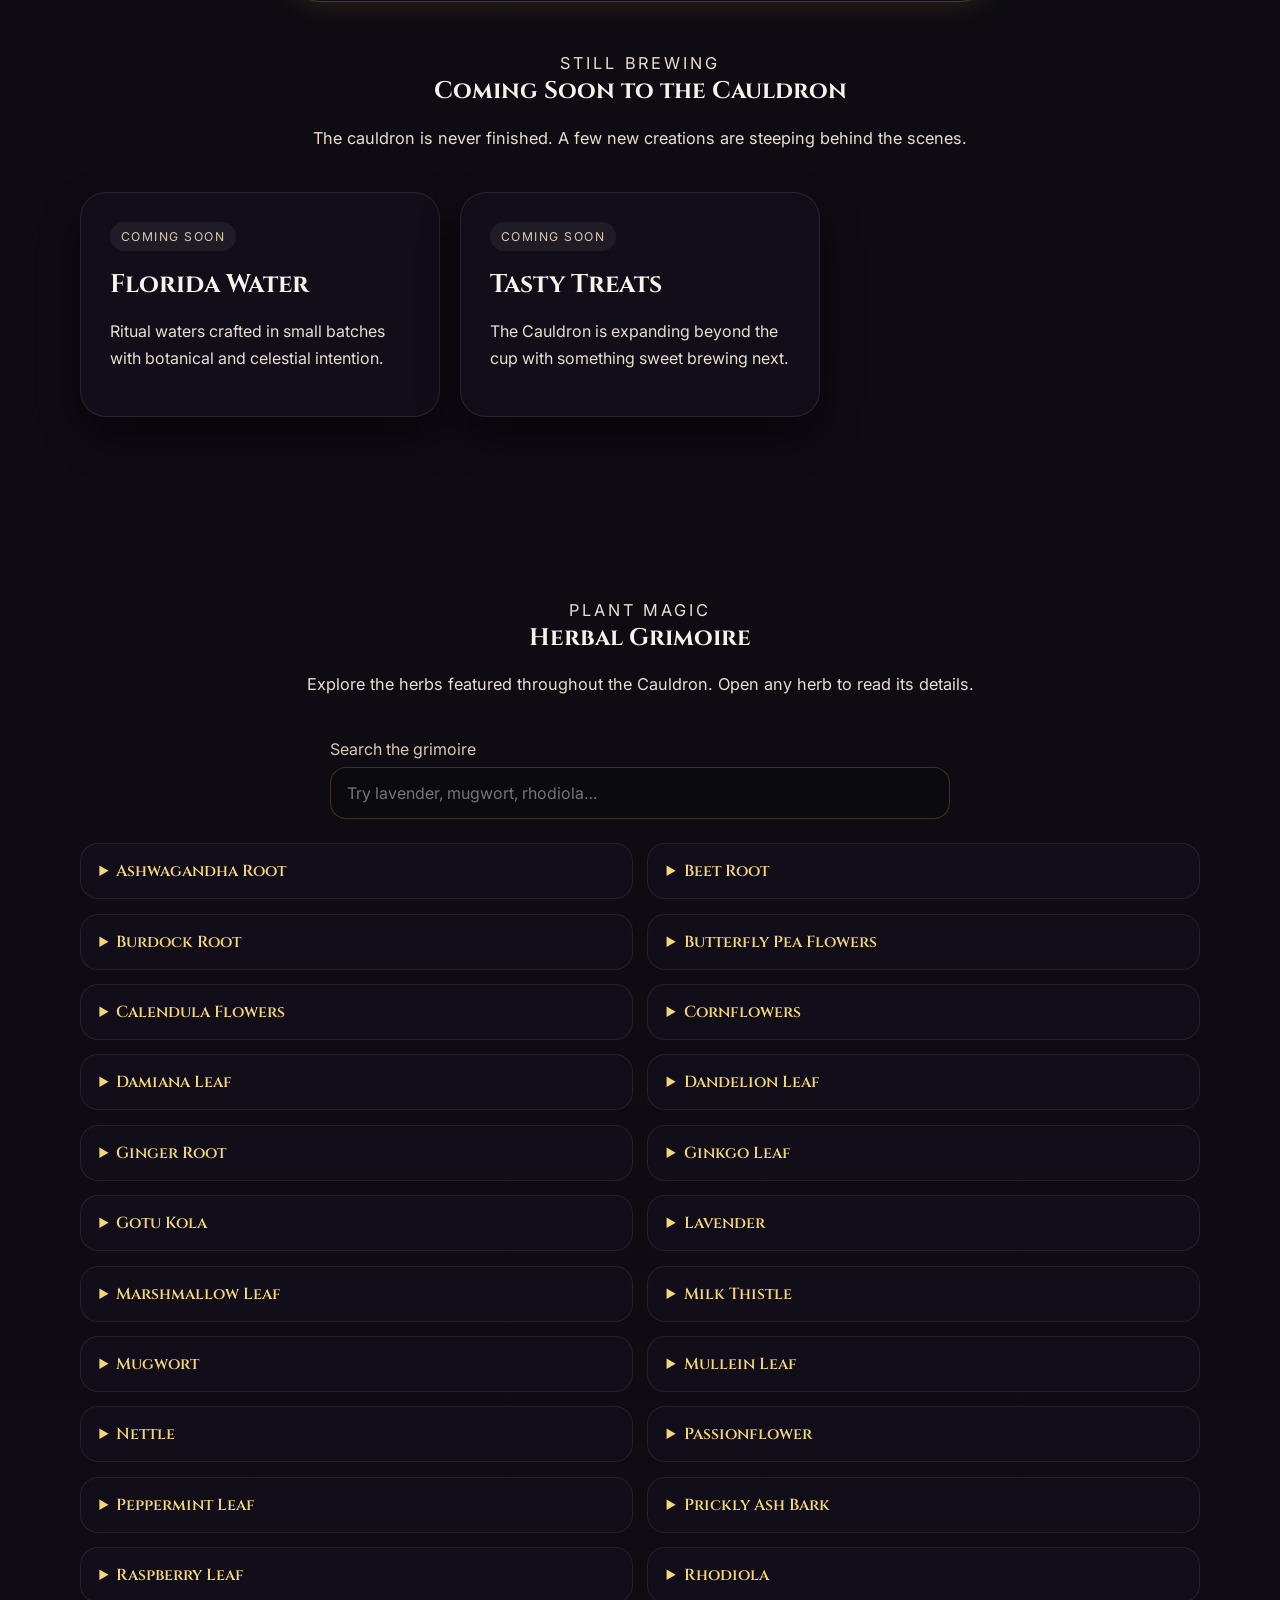
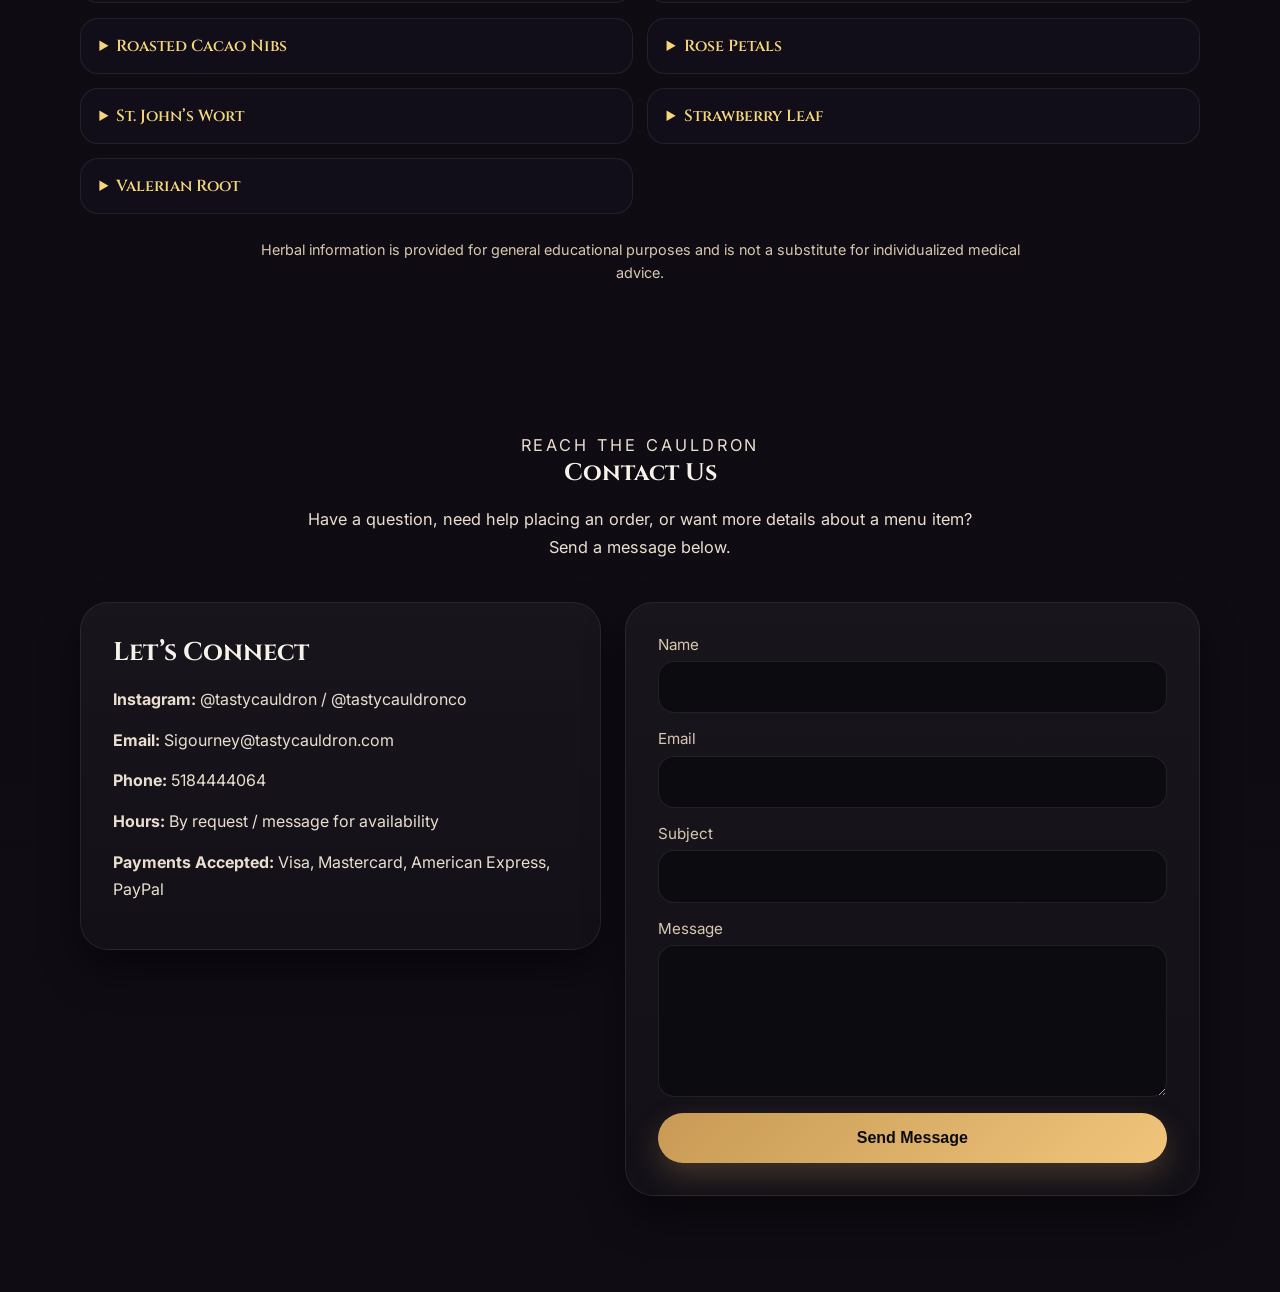
==== commit 8a6e2cf6: "Update print statement from 'Hello' to 'Goodbye'" ====
--- a/index.html
+++ b/index.html
@@ -117,6 +117,13 @@
       and turn everyday hair care into ritual.
     </p>
   </div>
+
+  <div class="hair-oil-banner">
+  <img
+    src="images/hairoils.jpg"
+    alt="Tasty Cauldron botanical hair oils surrounded by herbs and a magical cauldron"
+  >
+</div>
 
   <!-- HOUSE OILS -->
   <div class="product-grid hair-oil-grid">
--- a/style.css
+++ b/style.css
@@ -1487,3 +1487,271 @@
   }
 }
 
+
+
+/* ========================================
+   TASTY CAULDRON — HAIR OIL COLLECTION
+======================================== */
+
+.hair-oil-section {
+  position: relative;
+}
+
+
+/* HOUSE OIL GRID */
+
+.hair-oil-grid {
+  grid-template-columns: repeat(2, minmax(0, 1fr));
+  max-width: 900px;
+  margin: 0 auto;
+}
+
+.hair-oil-card {
+  display: flex;
+  flex-direction: column;
+}
+
+.hair-oil-card .add-btn {
+  margin-top: auto;
+}
+
+.oil-subtitle {
+  color: var(--gold);
+  font-weight: 600;
+  margin-top: -0.25rem;
+  margin-bottom: 1rem;
+}
+
+.oil-note {
+  color: var(--muted);
+  font-size: 0.9rem;
+  margin-top: 1rem;
+}
+
+
+/* ========================================
+   PERSONAL POTION BUILDER
+======================================== */
+
+.custom-hair-oil {
+  max-width: 1000px;
+  margin: 4rem auto 0;
+  padding: clamp(1.5rem, 4vw, 3rem);
+
+  background:
+    radial-gradient(
+      circle at top,
+      rgba(161, 109, 220, 0.14),
+      transparent 45%
+    ),
+    rgba(20, 16, 28, 0.82);
+
+  border: 1px solid rgba(161, 109, 220, 0.32);
+  border-radius: 30px;
+
+  box-shadow:
+    var(--shadow),
+    0 0 35px rgba(161, 109, 220, 0.12);
+}
+
+
+/* BUILDER HEADING */
+
+.custom-oil-heading {
+  text-align: center;
+  max-width: 720px;
+  margin: 0 auto 3rem;
+}
+
+.custom-oil-heading h2 {
+  font-family: 'Cinzel', serif;
+  font-size: clamp(2rem, 5vw, 3rem);
+  margin: 0;
+}
+
+.custom-oil-heading > p:not(.eyebrow):not(.custom-price):not(.vitamin-e-note) {
+  color: #eadfcf;
+  line-height: 1.7;
+}
+
+.custom-oil-heading .custom-price {
+  font-family: 'Cinzel', serif;
+  font-size: 1.5rem;
+  color: var(--gold);
+  font-weight: 700;
+  margin: 1.25rem 0 0.5rem;
+}
+
+.vitamin-e-note {
+  color: var(--muted);
+  font-size: 0.95rem;
+}
+
+
+/* BUILDER GROUPS */
+
+.oil-builder-group {
+  margin-top: 2.5rem;
+}
+
+.oil-builder-group h3 {
+  font-family: 'Cinzel', serif;
+  font-size: 1.35rem;
+  margin-bottom: 0.4rem;
+}
+
+.builder-instruction {
+  color: var(--muted);
+  margin-top: 0;
+  margin-bottom: 1.25rem;
+}
+
+
+/* ========================================
+   CARRIER OIL + HERB OPTIONS
+======================================== */
+
+.carrier-oil-options,
+.hair-herb-options {
+  display: grid;
+  grid-template-columns: repeat(3, minmax(0, 1fr));
+  gap: 0.8rem;
+}
+
+.carrier-oil-options label,
+.hair-herb-options label {
+  display: flex;
+  align-items: center;
+  gap: 0.7rem;
+
+  padding: 0.9rem 1rem;
+
+  background: rgba(255, 255, 255, 0.035);
+
+  border: 1px solid rgba(255, 255, 255, 0.08);
+  border-radius: 15px;
+
+  color: #eadfcf;
+
+  cursor: pointer;
+
+  transition:
+    transform 0.2s ease,
+    border-color 0.2s ease,
+    background 0.2s ease,
+    box-shadow 0.2s ease;
+}
+
+.carrier-oil-options label:hover,
+.hair-herb-options label:hover {
+  transform: translateY(-2px);
+
+  border-color: rgba(200, 154, 85, 0.4);
+
+  background: rgba(200, 154, 85, 0.06);
+
+  box-shadow: 0 0 15px rgba(200, 154, 85, 0.08);
+}
+
+
+/* CHECKBOXES + RADIO BUTTONS */
+
+.carrier-oil-options input,
+.hair-herb-options input {
+  accent-color: var(--plum);
+  width: 17px;
+  height: 17px;
+  flex-shrink: 0;
+}
+
+
+/* ========================================
+   BUILDER MESSAGE
+======================================== */
+
+.hair-oil-message {
+  text-align: center;
+  margin: 2rem 0 1rem;
+
+  color: var(--muted);
+  font-size: 0.95rem;
+}
+
+
+/* ========================================
+   CUSTOM POTION BUTTON
+======================================== */
+
+.custom-hair-oil-button {
+  display: block;
+
+  width: min(100%, 420px);
+
+  margin: 1rem auto 0;
+
+  border: none;
+
+  padding: 1rem 1.4rem;
+
+  border-radius: 999px;
+
+  cursor: pointer;
+
+  font-weight: 700;
+  font-size: 1rem;
+
+  color: #0b0a0f;
+
+  background:
+    linear-gradient(
+      135deg,
+      var(--gold),
+      #f0c57b
+    );
+
+  box-shadow:
+    0 12px 30px rgba(200, 154, 85, 0.26);
+
+  transition:
+    transform 0.25s ease,
+    box-shadow 0.25s ease;
+}
+
+.custom-hair-oil-button:hover {
+  transform: translateY(-2px);
+
+  box-shadow:
+    0 18px 34px rgba(200, 154, 85, 0.36);
+}
+
+
+/* ========================================
+   MOBILE
+======================================== */
+
+@media (max-width: 820px) {
+
+  .hair-oil-grid {
+    grid-template-columns: 1fr;
+  }
+
+  .carrier-oil-options,
+  .hair-herb-options {
+    grid-template-columns: repeat(2, minmax(0, 1fr));
+  }
+
+}
+
+
+@media (max-width: 520px) {
+
+  .carrier-oil-options,
+  .hair-herb-options {
+    grid-template-columns: 1fr;
+  }
+
+  .custom-hair-oil {
+    padding: 1.4rem;
+  }
+
+}
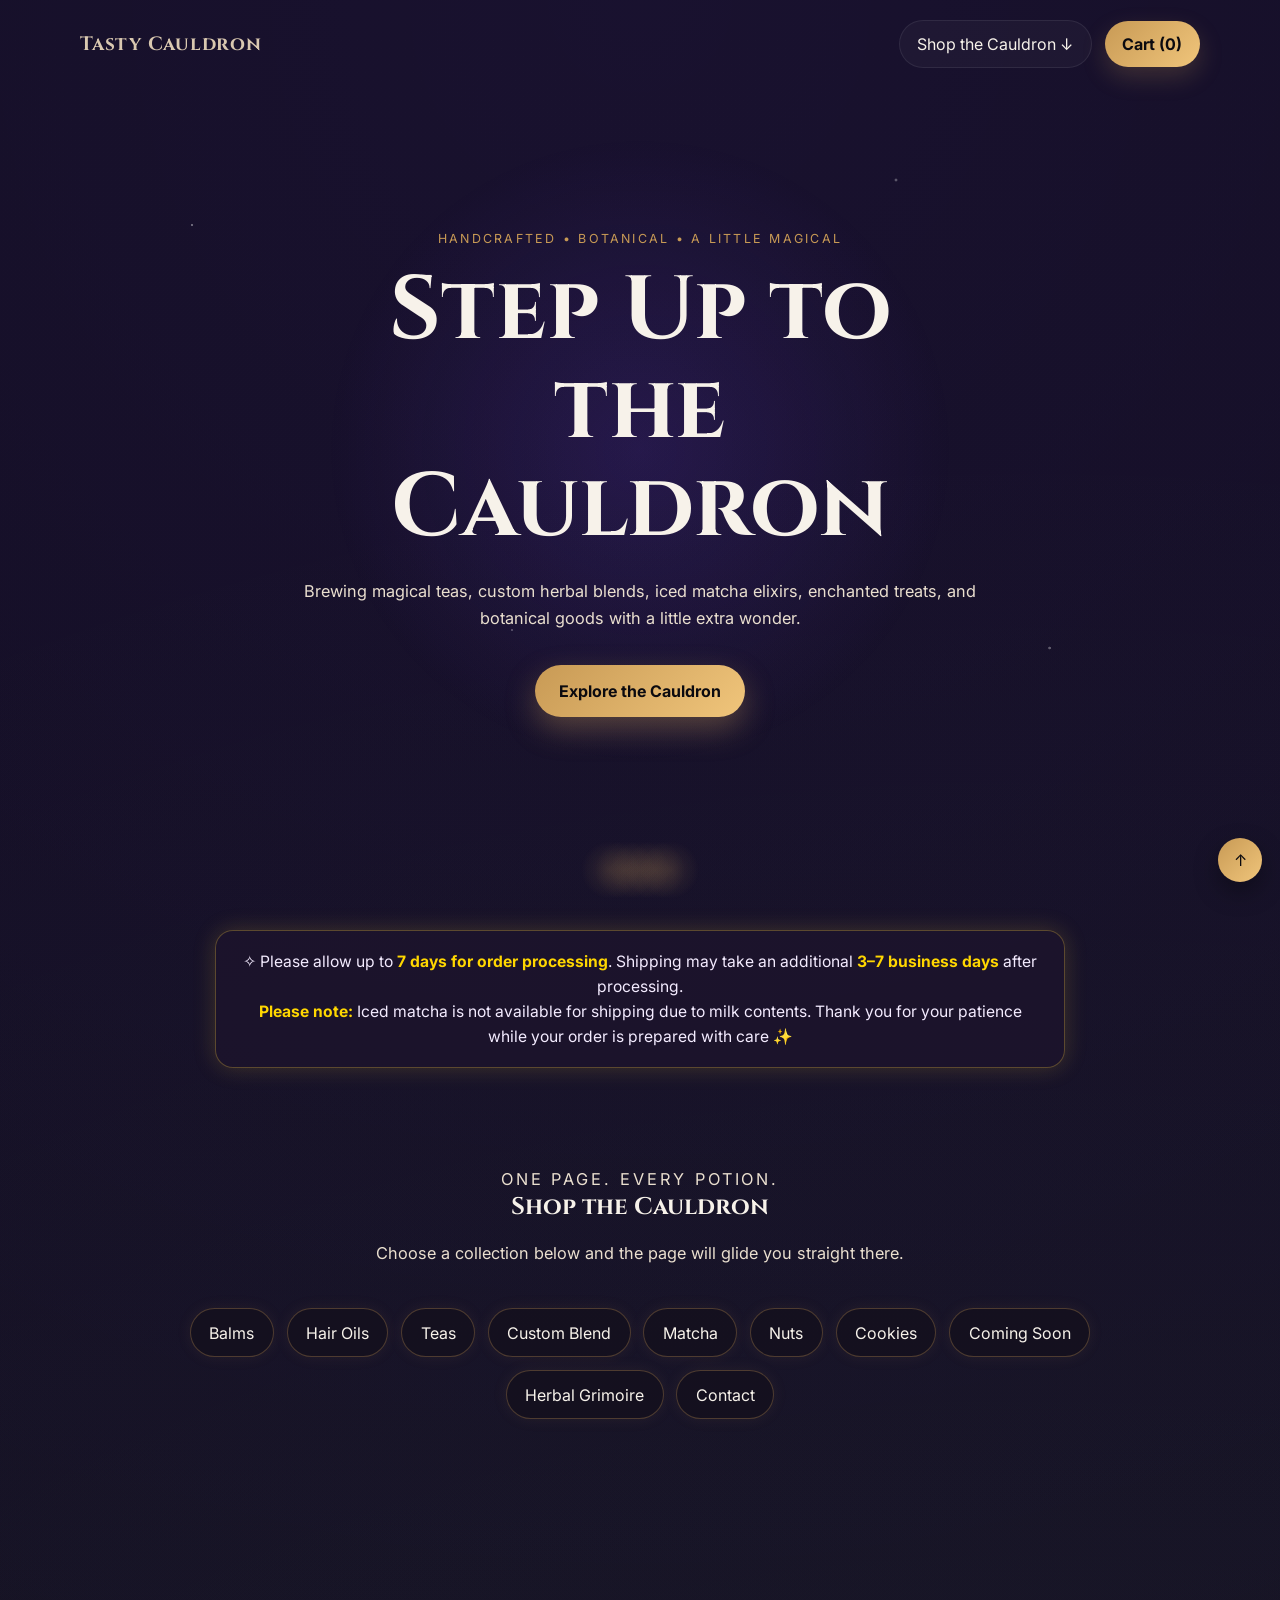
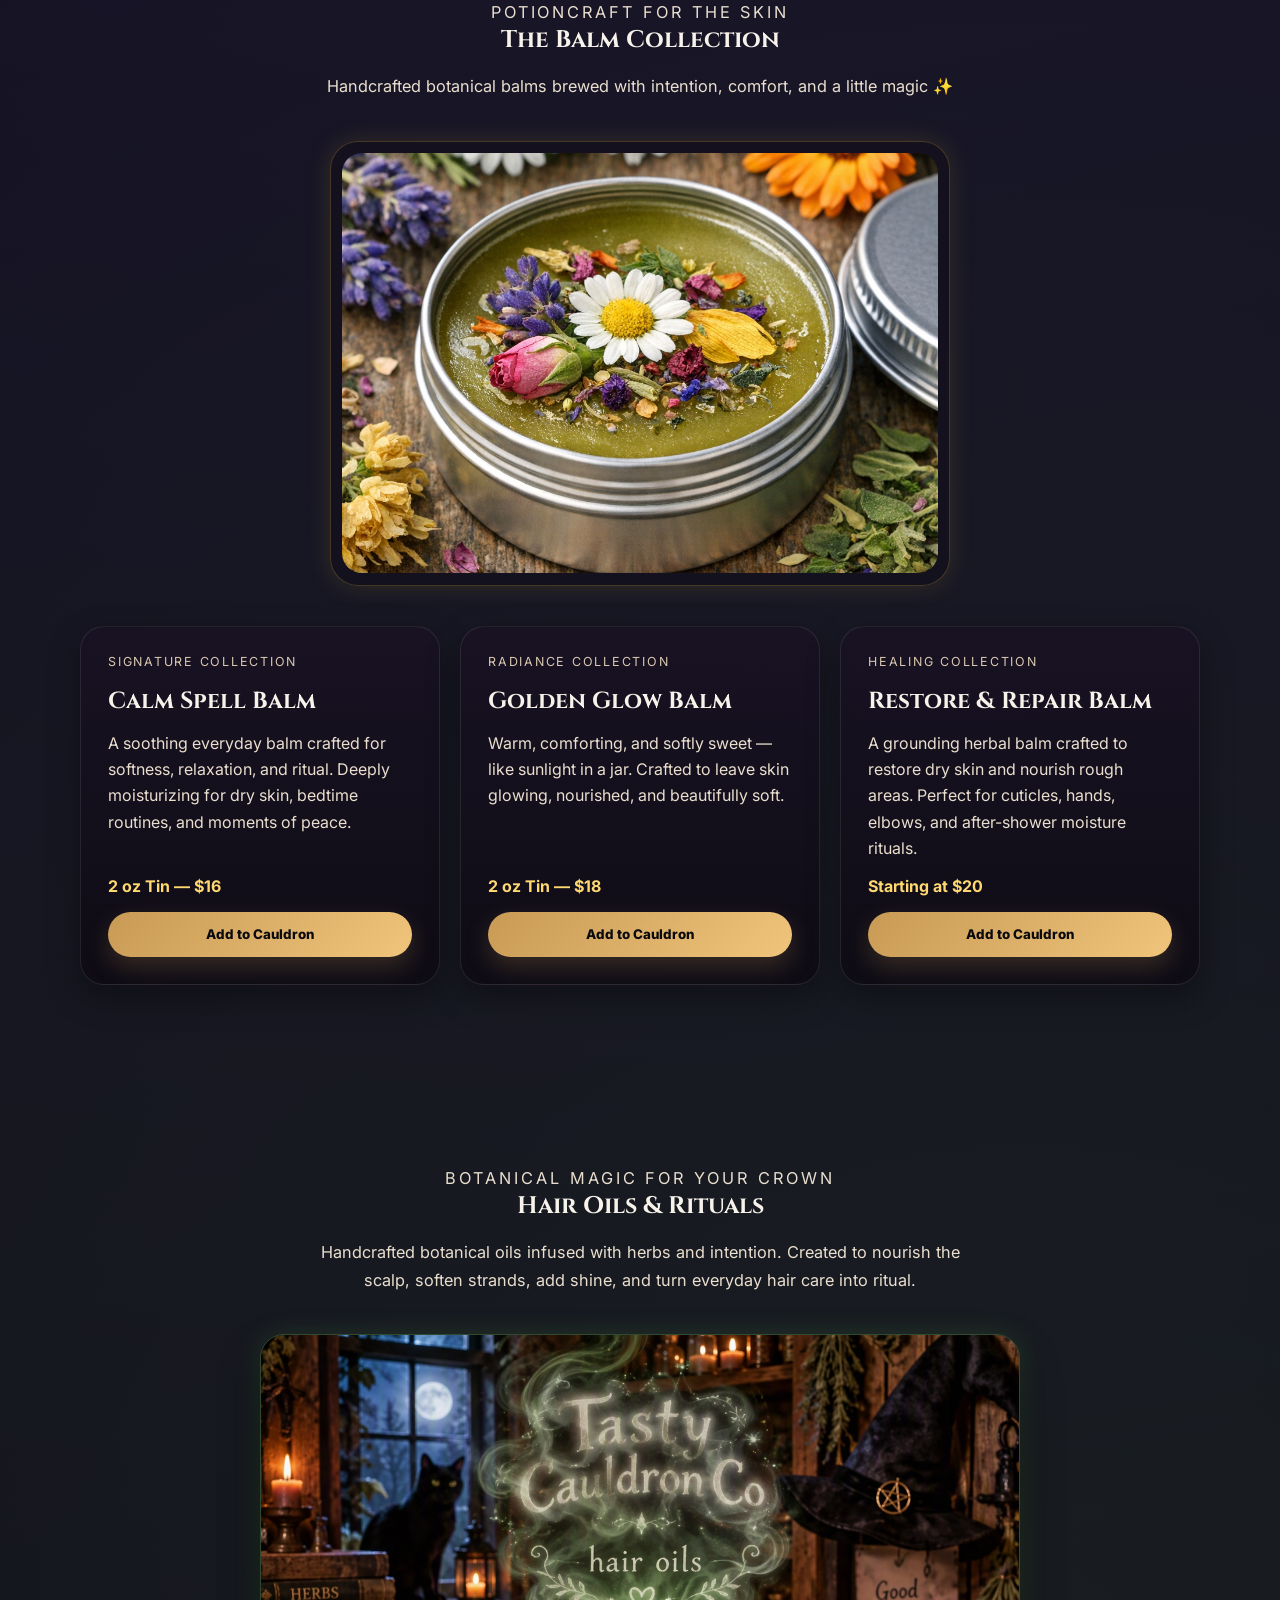
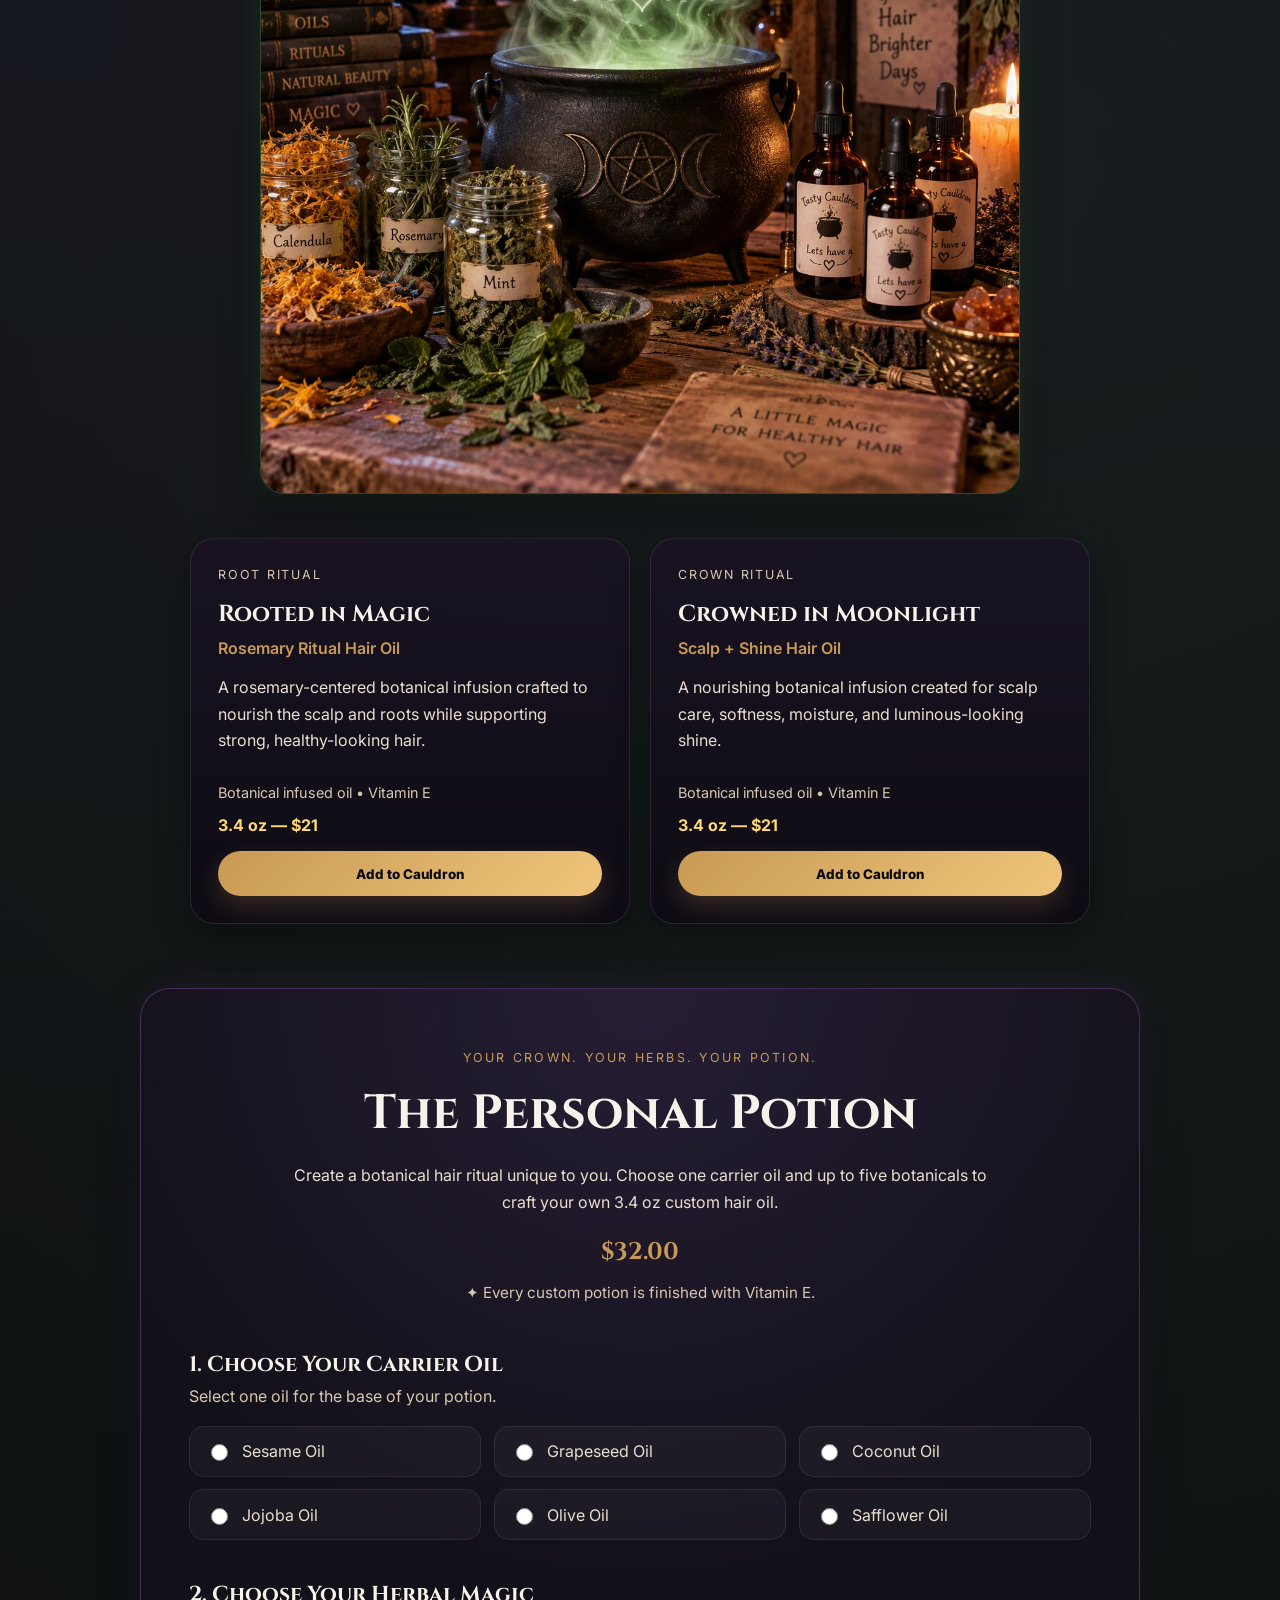
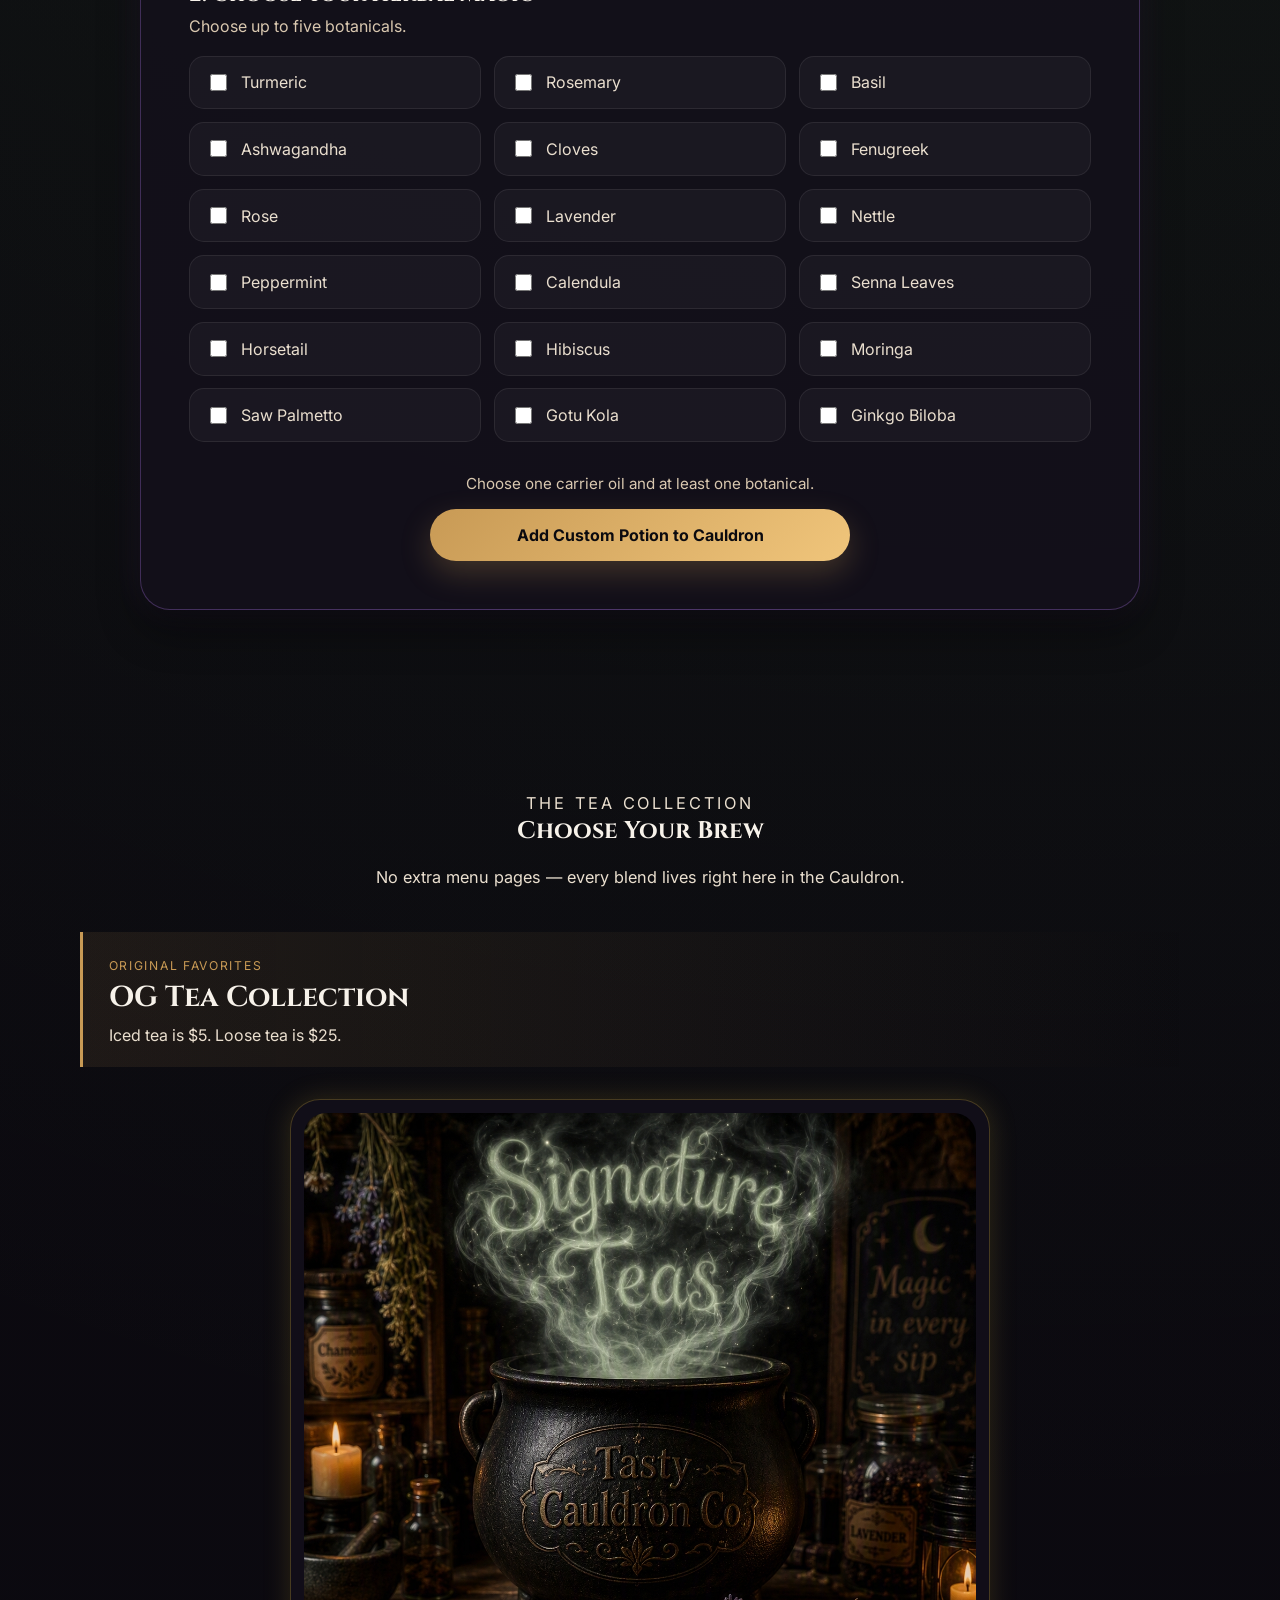
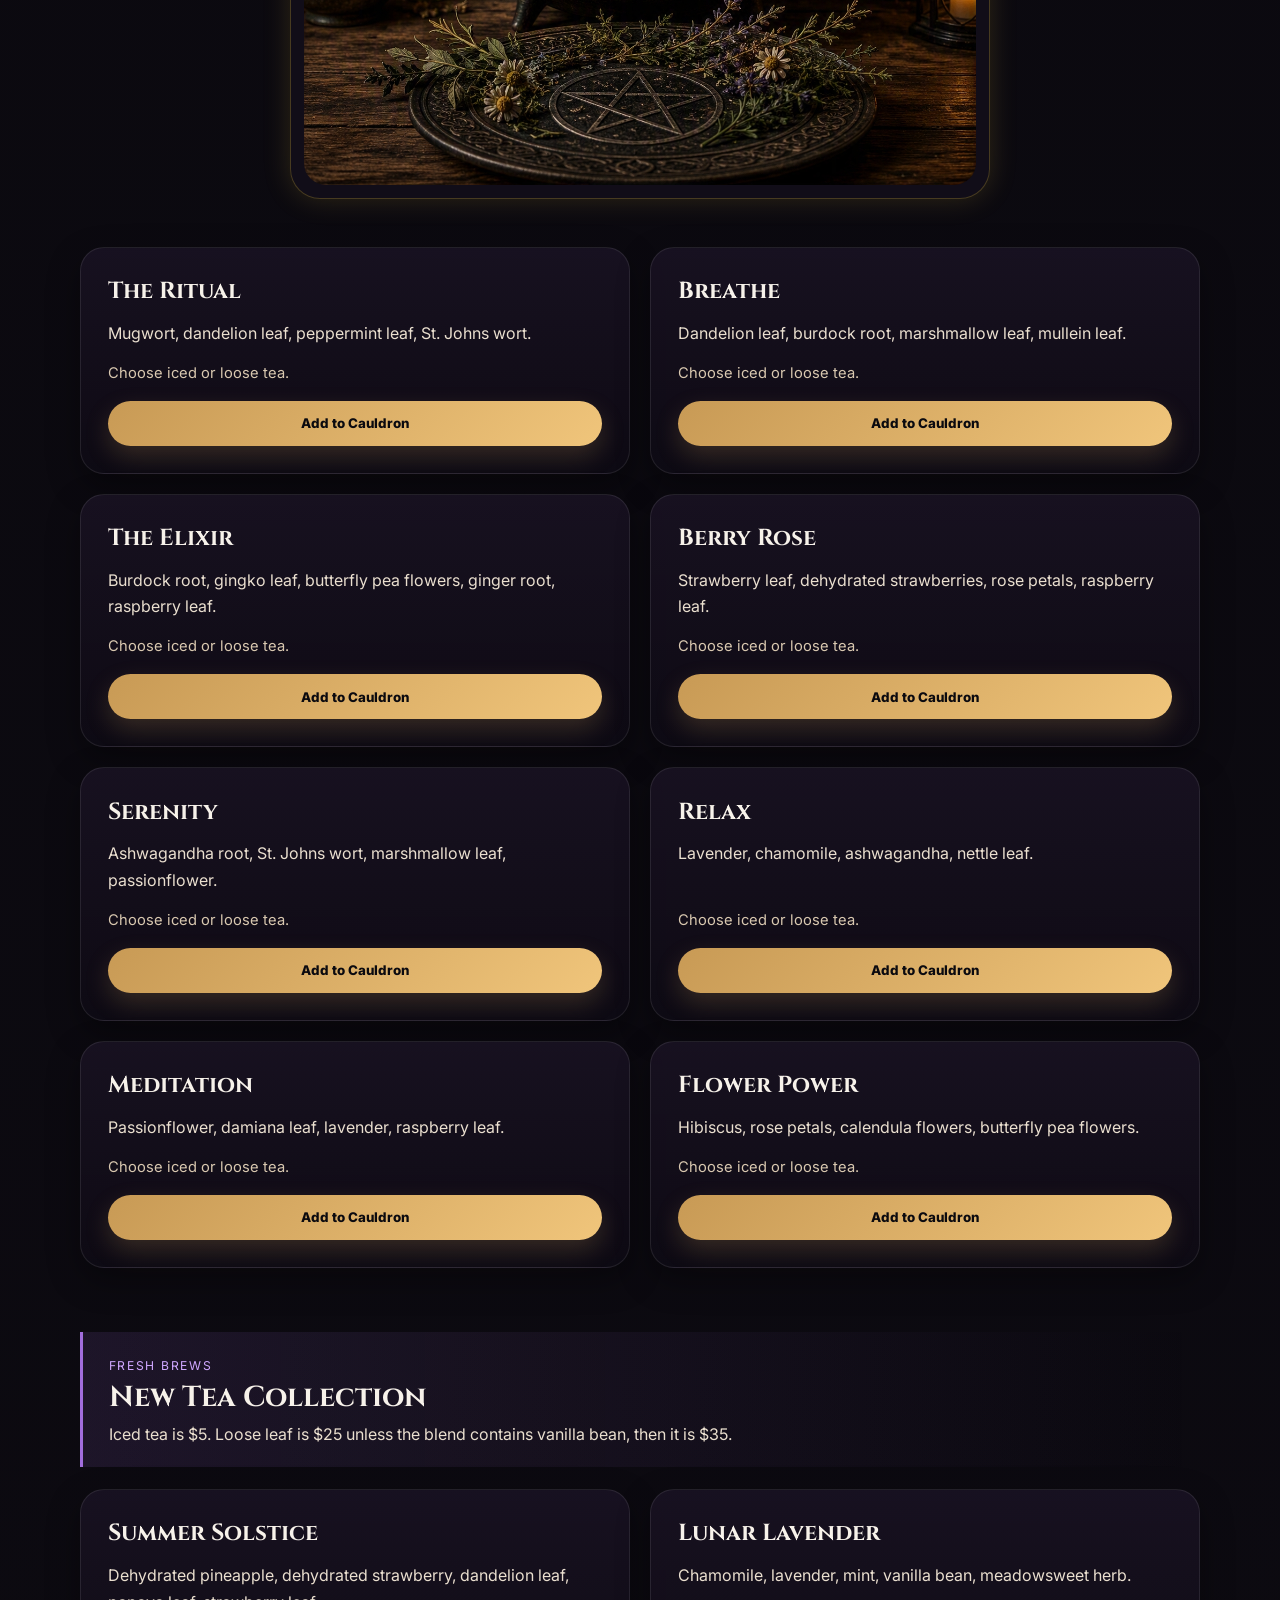
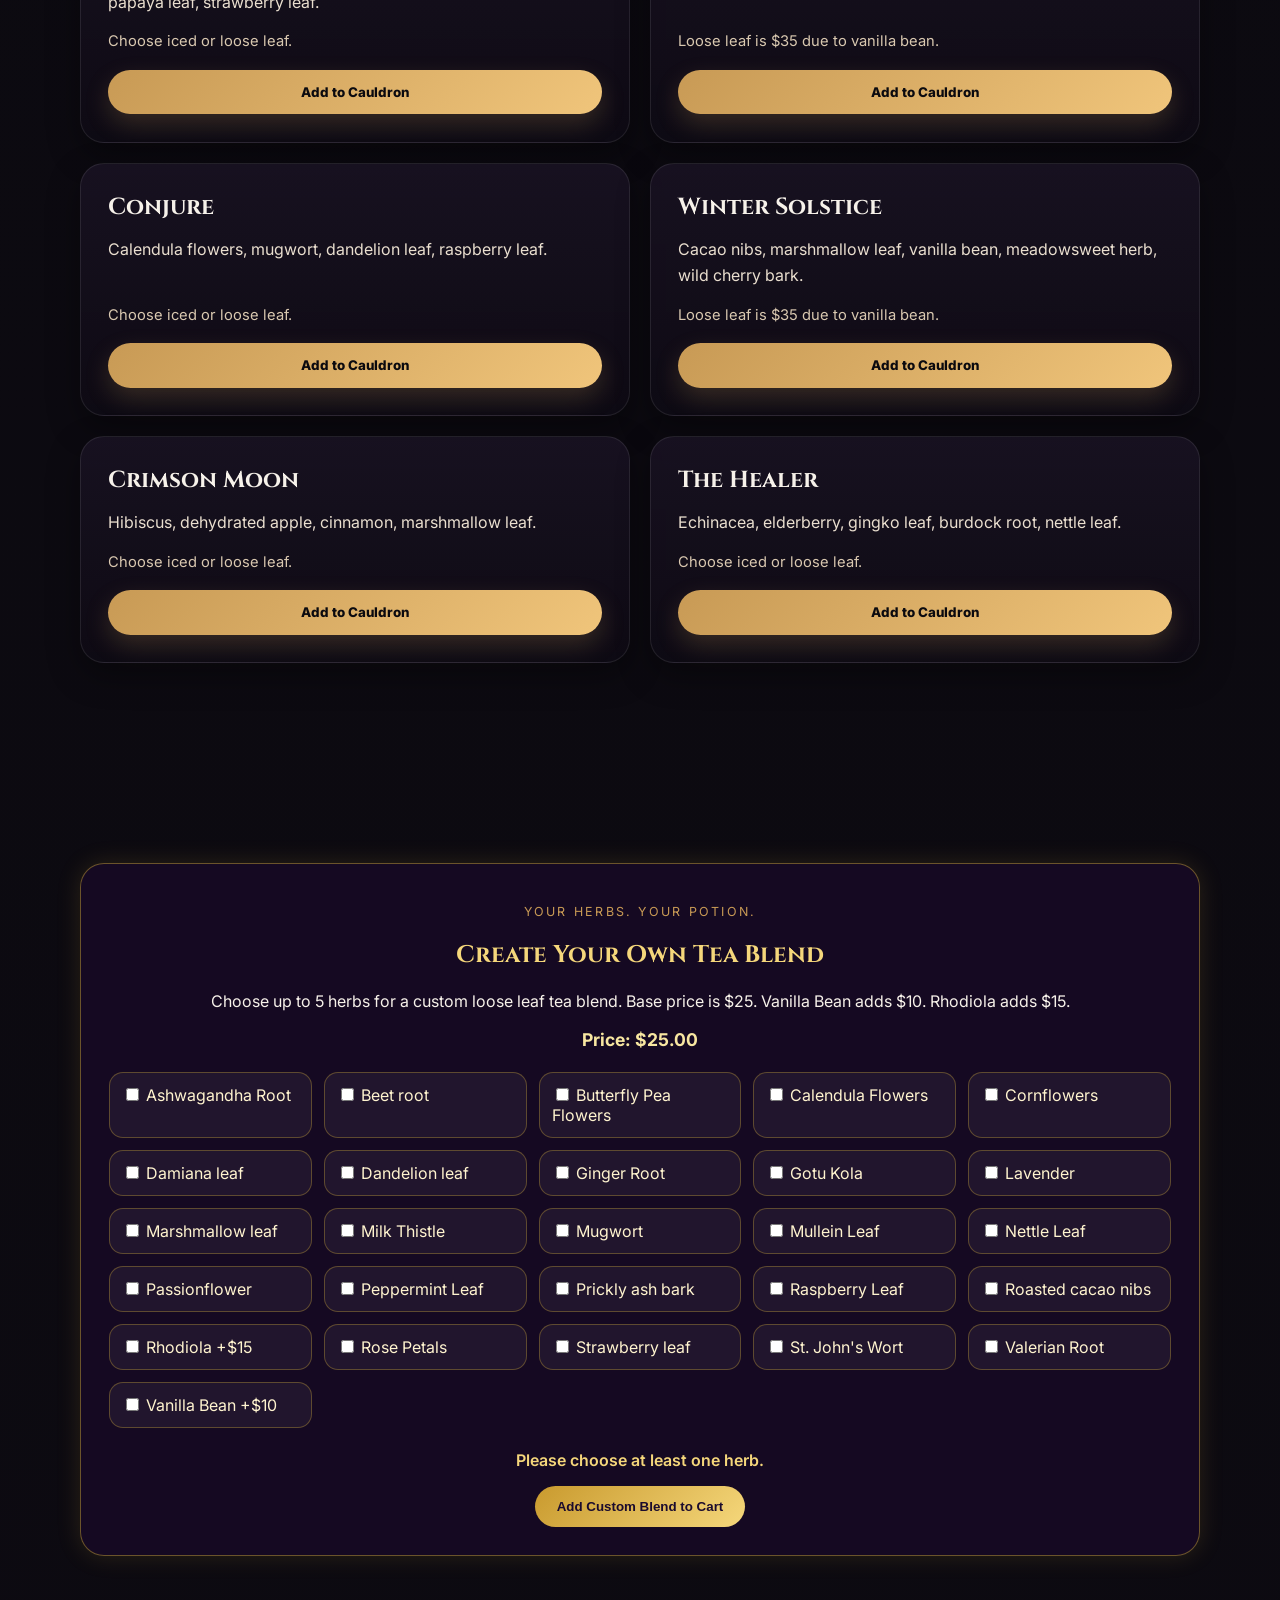
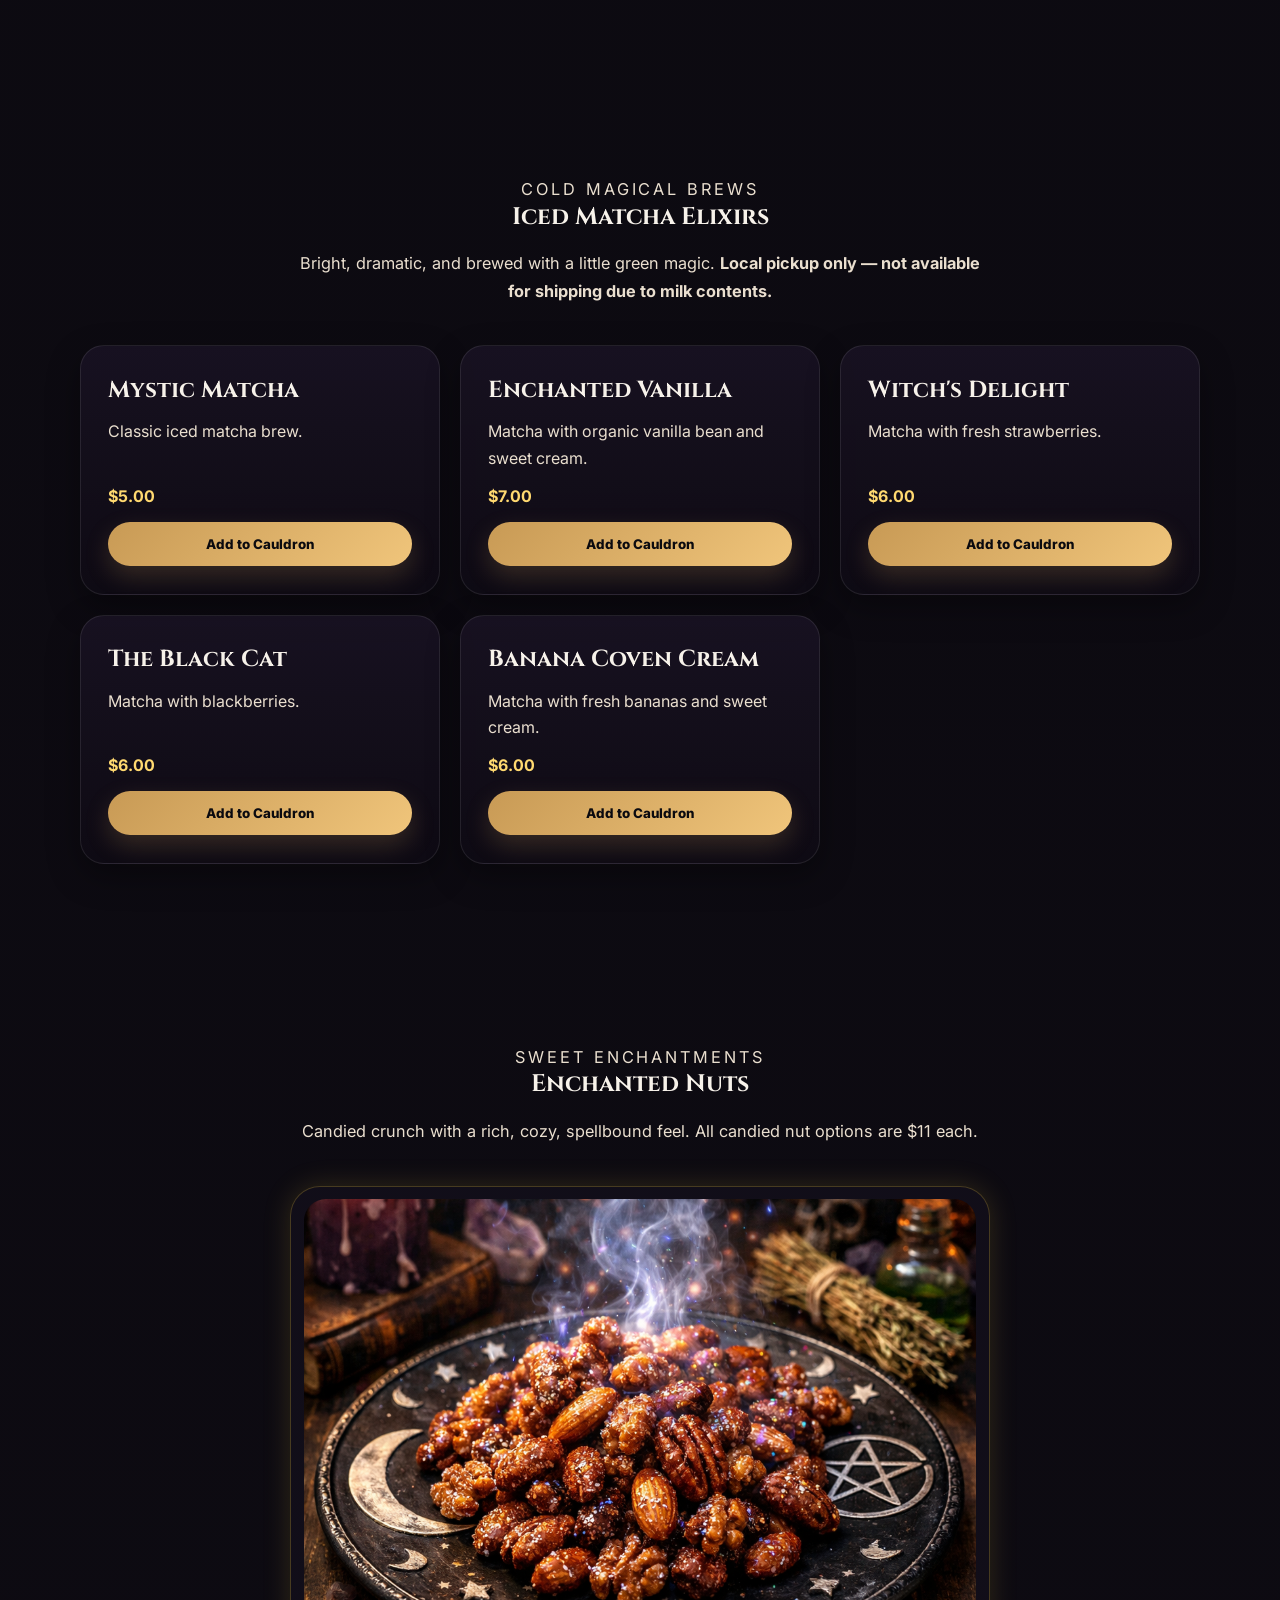
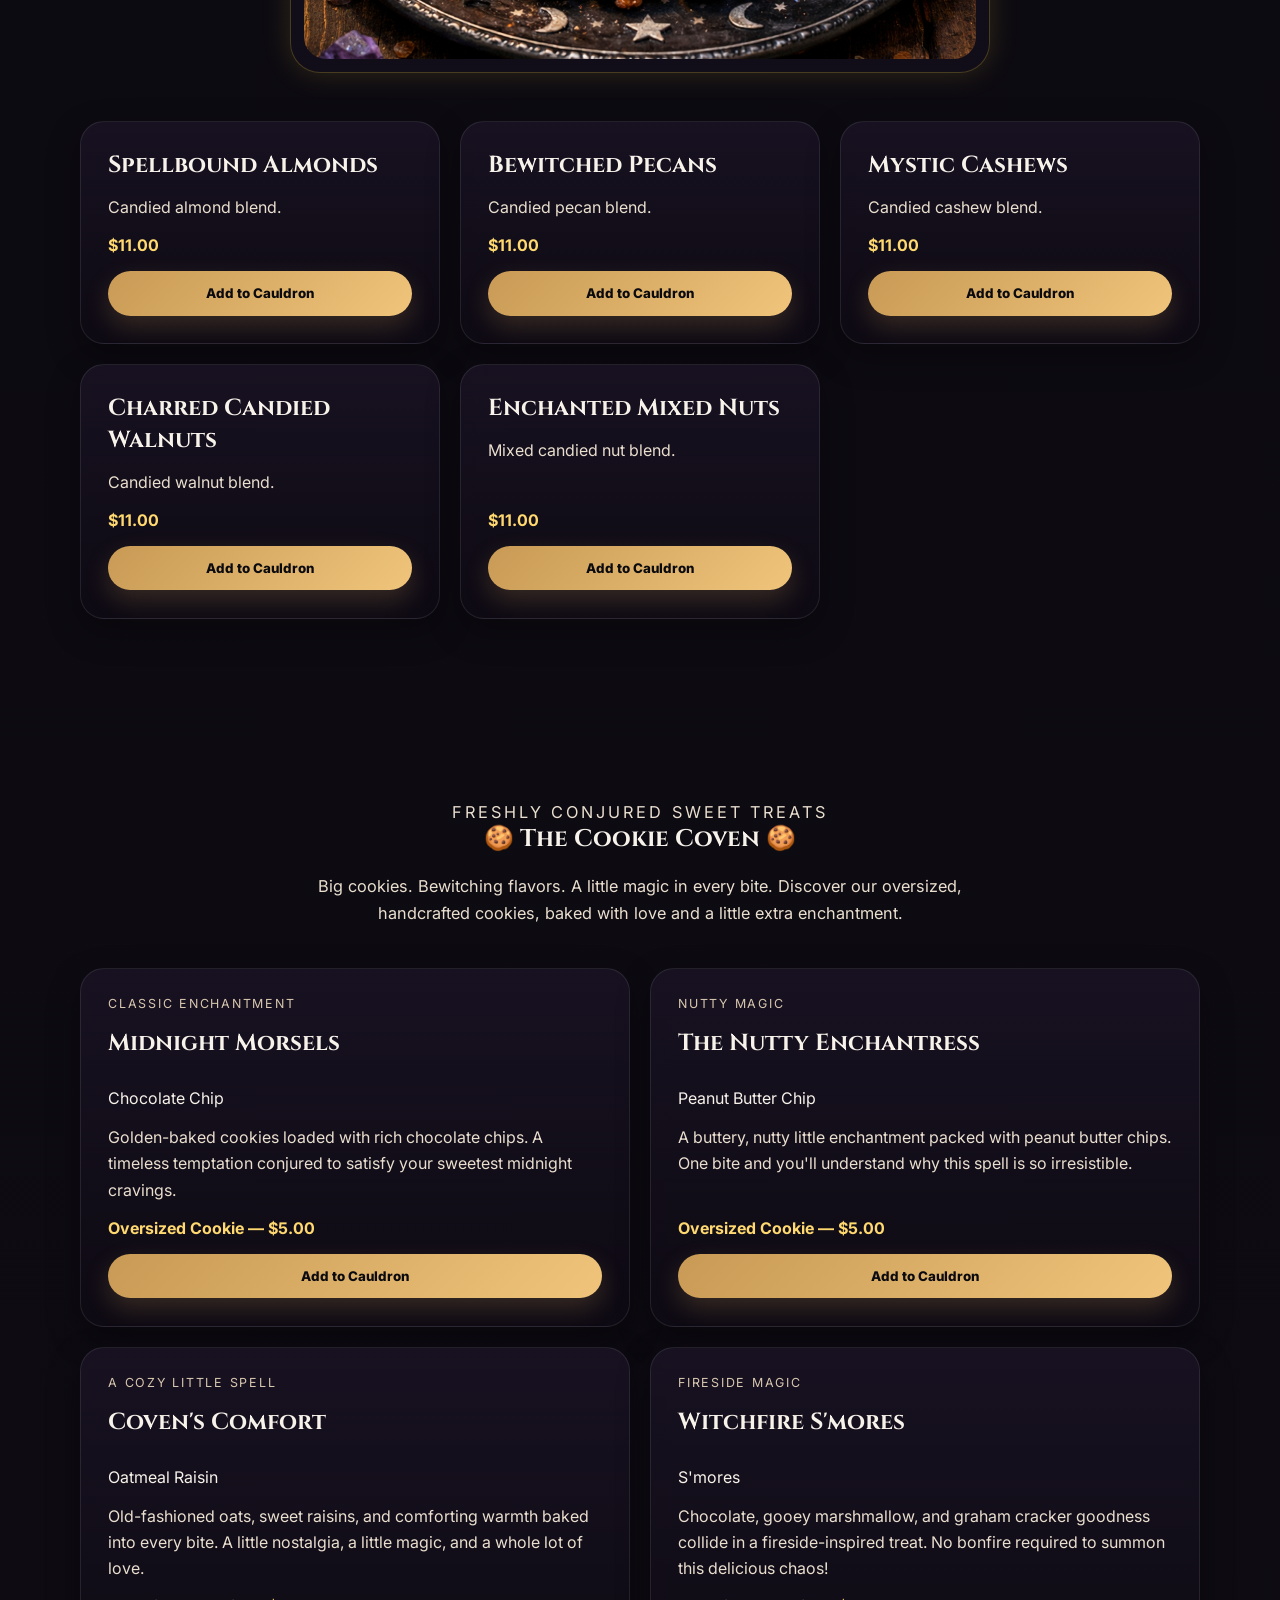
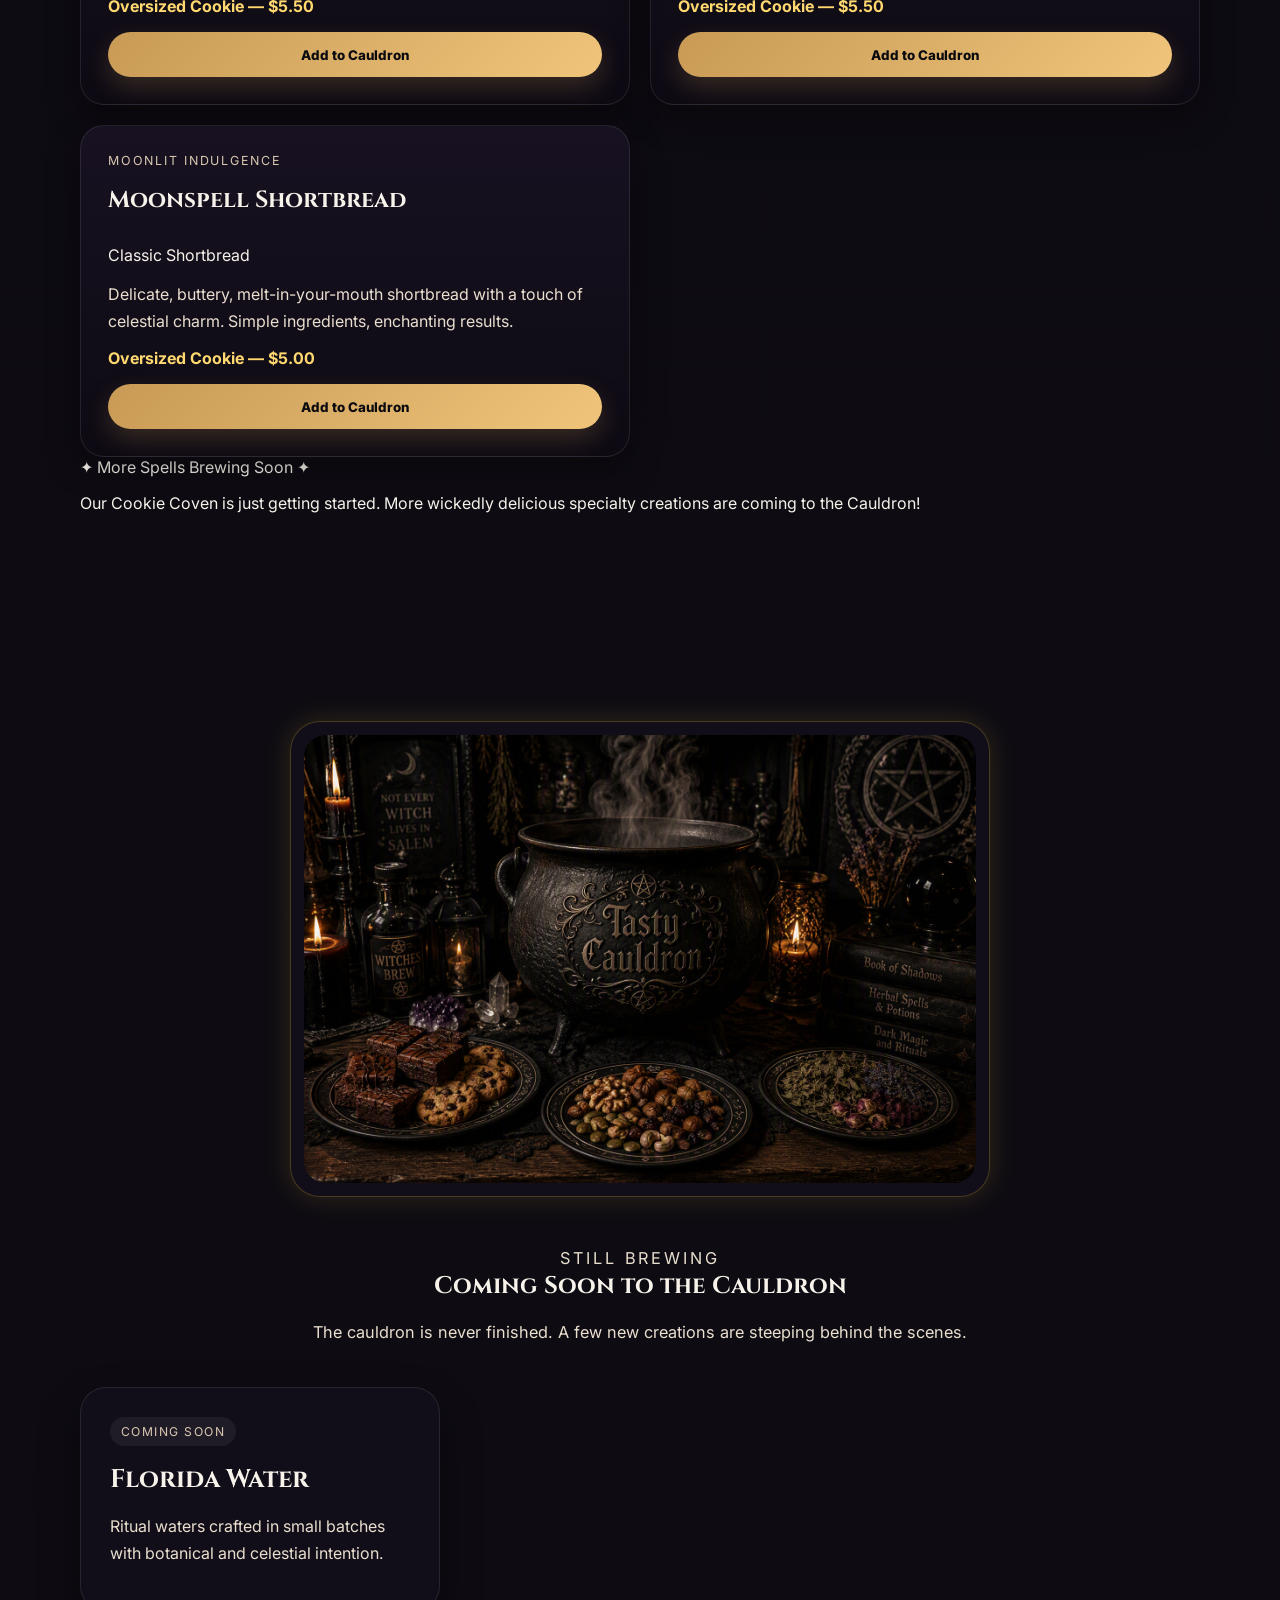
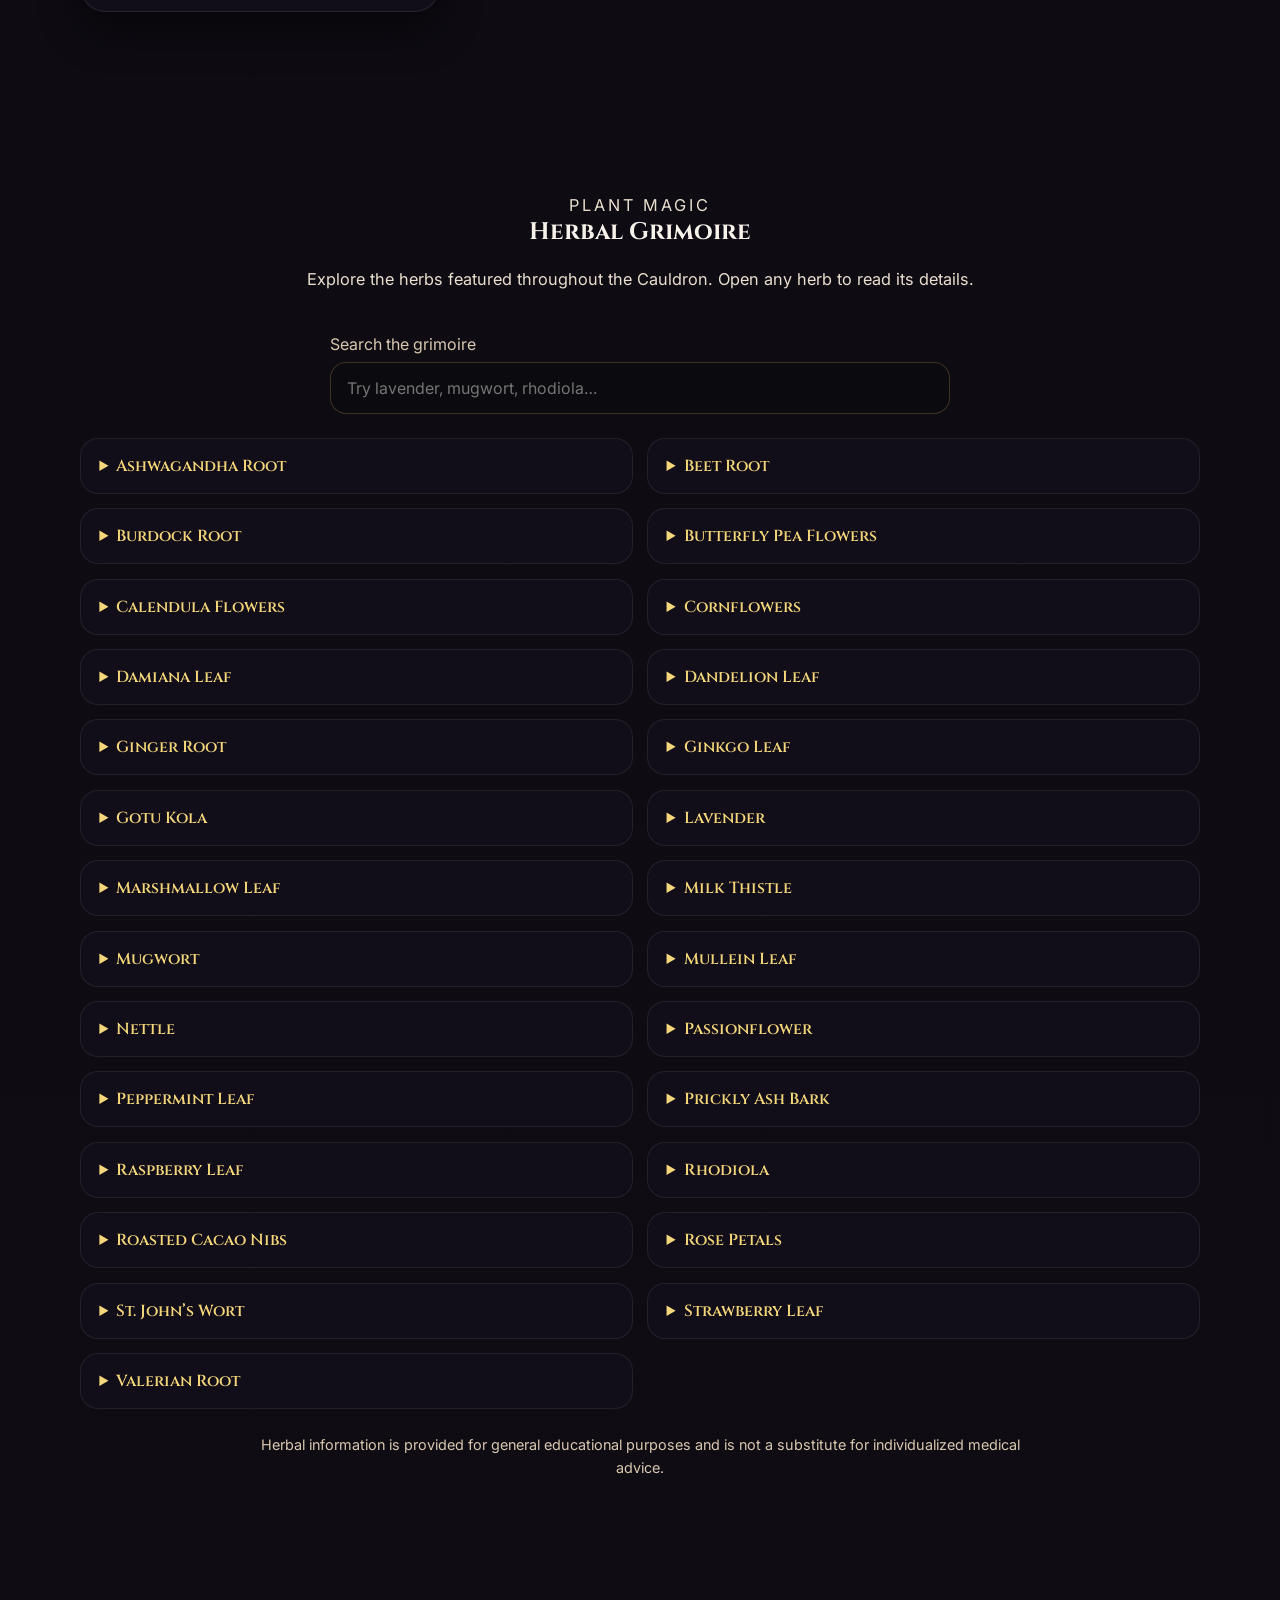
==== commit 23965384: "Update print statement from 'Hello' to 'Goodbye'" ====
--- a/index.html
+++ b/index.html
@@ -66,6 +66,7 @@
         <a href="#custom-tea">Custom Blend</a>
         <a href="#matcha">Matcha</a>
         <a href="#nuts">Nuts</a>
+        <a href="#cookies">Cookies</a>
         <a href="#coming-soon">Coming Soon</a>
         <a href="#herbs">Herbal Grimoire</a>
         <a href="#contact">Contact</a>
@@ -435,12 +436,171 @@
       </div>
     </section>
 
+
+
+    
+<!-- =========================
+     THE COOKIE COVEN
+========================= -->
+
+<section class="collection-section cookie-coven-section" id="cookies">
+
+  <div class="section-heading">
+    <p class="eyebrow">Freshly Conjured Sweet Treats</p>
+    <h2>🍪 The Cookie Coven 🍪</h2>
+    <p>
+      Big cookies. Bewitching flavors. A little magic in every bite.
+      Discover our oversized, handcrafted cookies, baked with love
+      and a little extra enchantment.
+    </p>
+  </div>
+
+  <div class="product-grid cookie-grid">
+
+    <!-- CHOCOLATE CHIP -->
+    <article class="product-card gold-card cookie-card">
+      <span class="portal-label">Classic Enchantment</span>
+      <h3>Midnight Morsels</h3>
+      <p class="cookie-flavor">Chocolate Chip</p>
+
+      <p class="product-desc">
+        Golden-baked cookies loaded with rich chocolate chips.
+        A timeless temptation conjured to satisfy your sweetest
+        midnight cravings.
+      </p>
+
+      <p class="product-price">Oversized Cookie — $5.00</p>
+
+      <button
+        class="snipcart-add-item add-btn"
+        data-item-id="midnight-morsels-cookie"
+        data-item-name="Midnight Morsels Chocolate Chip Cookie"
+        data-item-price="5.00"
+        data-item-url="/index.html"
+        data-item-description="Oversized handcrafted chocolate chip cookie.">
+        Add to Cauldron
+      </button>
+    </article>
+
+    <!-- PEANUT BUTTER CHIP -->
+    <article class="product-card gold-card cookie-card">
+      <span class="portal-label">Nutty Magic</span>
+      <h3>The Nutty Enchantress</h3>
+      <p class="cookie-flavor">Peanut Butter Chip</p>
+
+      <p class="product-desc">
+        A buttery, nutty little enchantment packed with peanut
+        butter chips. One bite and you'll understand why this
+        spell is so irresistible.
+      </p>
+
+      <p class="product-price">Oversized Cookie — $5.00</p>
+
+      <button
+        class="snipcart-add-item add-btn"
+        data-item-id="nutty-enchantress-cookie"
+        data-item-name="The Nutty Enchantress Peanut Butter Chip Cookie"
+        data-item-price="5.00"
+        data-item-url="/index.html"
+        data-item-description="Oversized handcrafted peanut butter chip cookie.">
+        Add to Cauldron
+      </button>
+    </article>
+
+    <!-- OATMEAL RAISIN -->
+    <article class="product-card plum-card cookie-card">
+      <span class="portal-label">A Cozy Little Spell</span>
+      <h3>Coven's Comfort</h3>
+      <p class="cookie-flavor">Oatmeal Raisin</p>
+
+      <p class="product-desc">
+        Old-fashioned oats, sweet raisins, and comforting
+        warmth baked into every bite. A little nostalgia,
+        a little magic, and a whole lot of love.
+      </p>
+
+      <p class="product-price">Oversized Cookie — $5.50</p>
+
+      <button
+        class="snipcart-add-item add-btn"
+        data-item-id="covens-comfort-cookie"
+        data-item-name="Coven's Comfort Oatmeal Raisin Cookie"
+        data-item-price="5.50"
+        data-item-url="/index.html"
+        data-item-description="Oversized handcrafted oatmeal raisin cookie.">
+        Add to Cauldron
+      </button>
+    </article>
+
+    <!-- S'MORES -->
+    <article class="product-card plum-card cookie-card">
+      <span class="portal-label">Fireside Magic</span>
+      <h3>Witchfire S'mores</h3>
+      <p class="cookie-flavor">S'mores</p>
+
+      <p class="product-desc">
+        Chocolate, gooey marshmallow, and graham cracker
+        goodness collide in a fireside-inspired treat.
+        No bonfire required to summon this delicious chaos!
+      </p>
+
+      <p class="product-price">Oversized Cookie — $5.50</p>
+
+      <button
+        class="snipcart-add-item add-btn"
+        data-item-id="witchfire-smores-cookie"
+        data-item-name="Witchfire S'mores Cookie"
+        data-item-price="5.50"
+        data-item-url="/index.html"
+        data-item-description="Oversized handcrafted s'mores cookie.">
+        Add to Cauldron
+      </button>
+    </article>
+
+    <!-- SHORTBREAD -->
+    <article class="product-card gold-card cookie-card">
+      <span class="portal-label">Moonlit Indulgence</span>
+      <h3>Moonspell Shortbread</h3>
+      <p class="cookie-flavor">Classic Shortbread</p>
+
+      <p class="product-desc">
+        Delicate, buttery, melt-in-your-mouth shortbread
+        with a touch of celestial charm. Simple ingredients,
+        enchanting results.
+      </p>
+
+      <p class="product-price">Oversized Cookie — $5.00</p>
+
+      <button
+        class="snipcart-add-item add-btn"
+        data-item-id="moonspell-shortbread-cookie"
+        data-item-name="Moonspell Shortbread Cookie"
+        data-item-price="5.00"
+        data-item-url="/index.html"
+        data-item-description="Oversized handcrafted classic shortbread cookie.">
+        Add to Cauldron
+      </button>
+    </article>
+
+  </div>
+
+  <div class="cookie-coming-soon">
+    <span>✦ More Spells Brewing Soon ✦</span>
+    <p>
+      Our Cookie Coven is just getting started.
+      More wickedly delicious specialty creations
+      are coming to the Cauldron!
+    </p>
+  </div>
+
+</section>
+
+
     <section class="collection-section" id="coming-soon">
          <div class="coming-soon"><img src="images/Teanutssnacks.jpg" alt="Plates with snacks and herbs"></div>
       <div class="section-heading"><p class="eyebrow">Still brewing</p><h2>Coming Soon to the Cauldron</h2><p>The cauldron is never finished. A few new creations are steeping behind the scenes.</p></div>
       <div class="coming-soon-grid">
         <article class="coming-soon-card plum-card"><span class="coming-badge">Coming Soon</span><h3>Florida Water</h3><p>Ritual waters crafted in small batches with botanical and celestial intention.</p></article>
-        <article class="coming-soon-card green-card"><span class="coming-badge">Coming Soon</span><h3>Tasty Treats</h3><p>The Cauldron is expanding beyond the cup with something sweet brewing next.</p></article>
       </div>
     </section>
 
--- a/style.css
+++ b/style.css
@@ -1755,3 +1755,27 @@
   }
 
 }
+
+
+/* ========================================
+   HAIR OIL FEATURE IMAGE
+======================================== */
+
+.hair-oil-banner {
+  width: min(100%, 760px);
+  margin: 0 auto 2.75rem;
+}
+
+.hair-oil-banner img {
+  display: block;
+  width: 100%;
+  height: auto;
+
+  border-radius: 24px;
+
+  border: 1px solid rgba(137, 245, 110, 0.22);
+
+  box-shadow:
+    0 20px 40px rgba(0, 0, 0, 0.45),
+    0 0 28px rgba(137, 245, 110, 0.14);
+}
